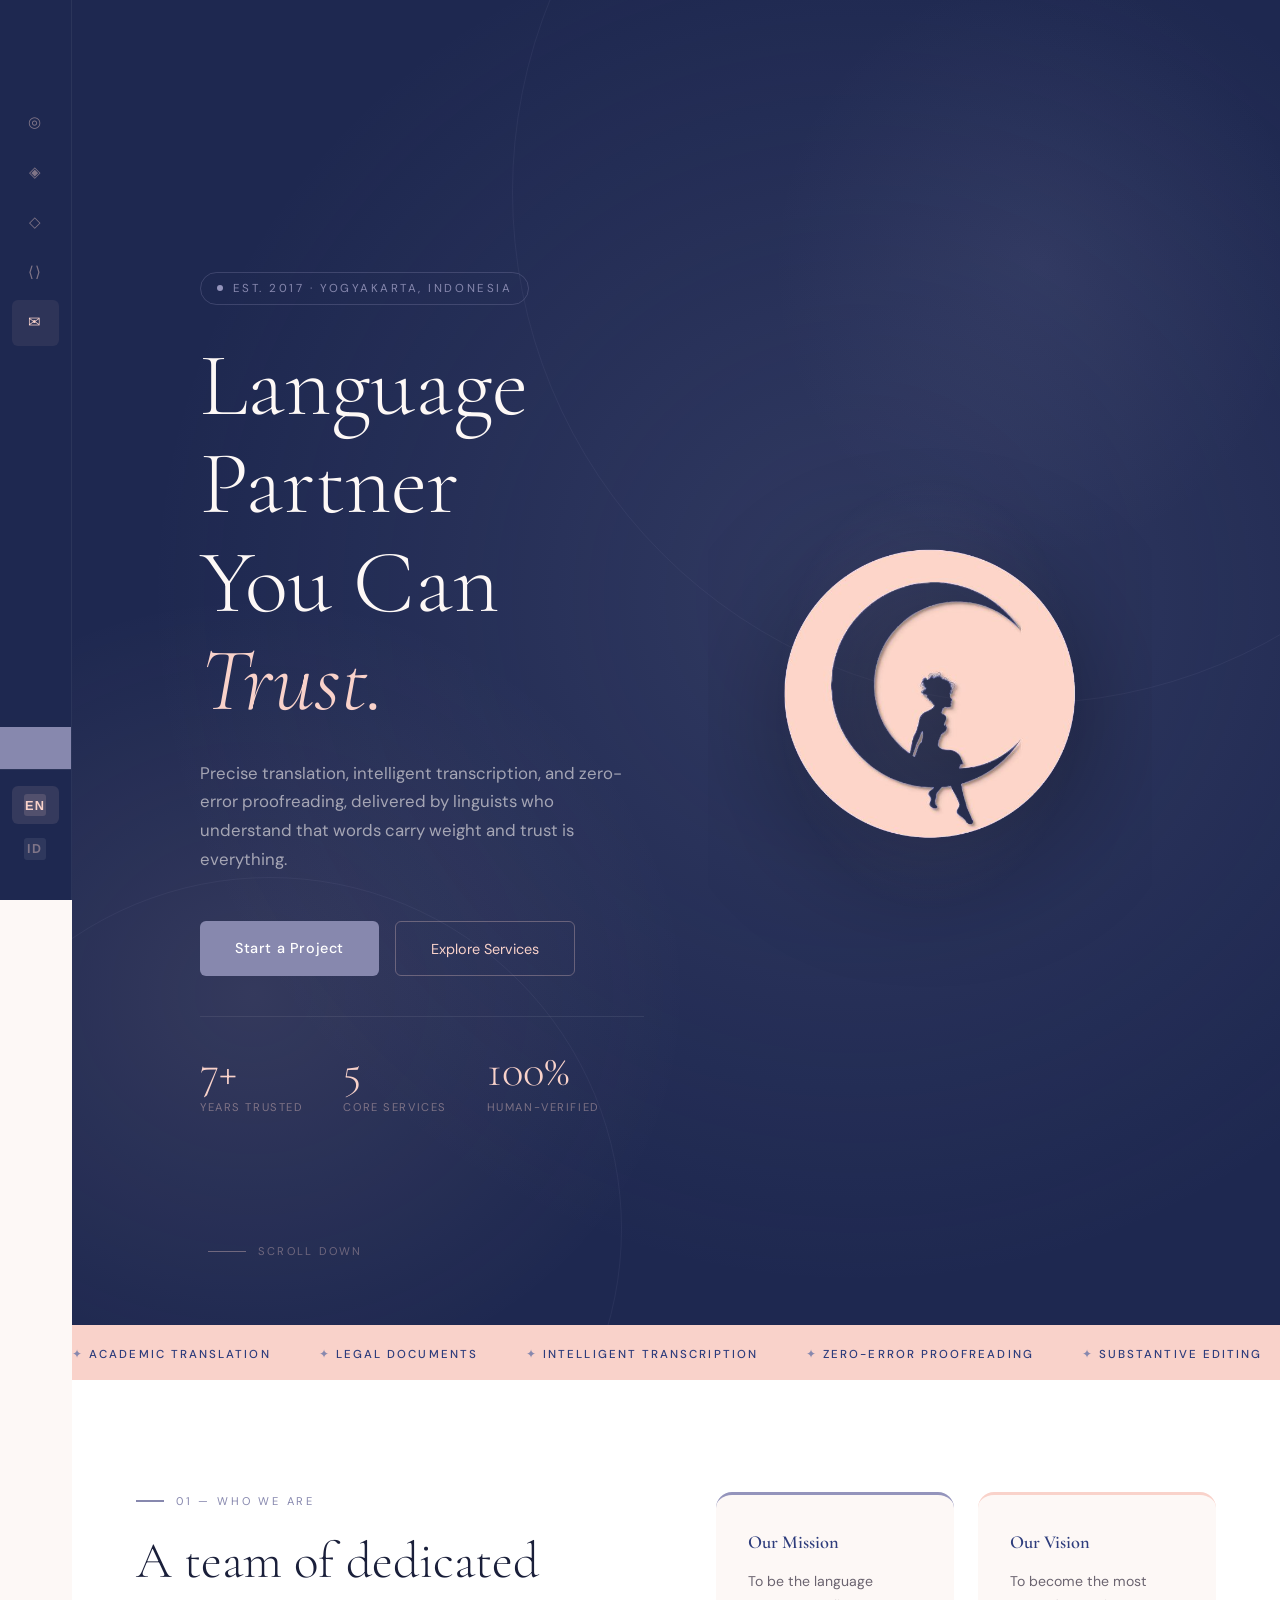
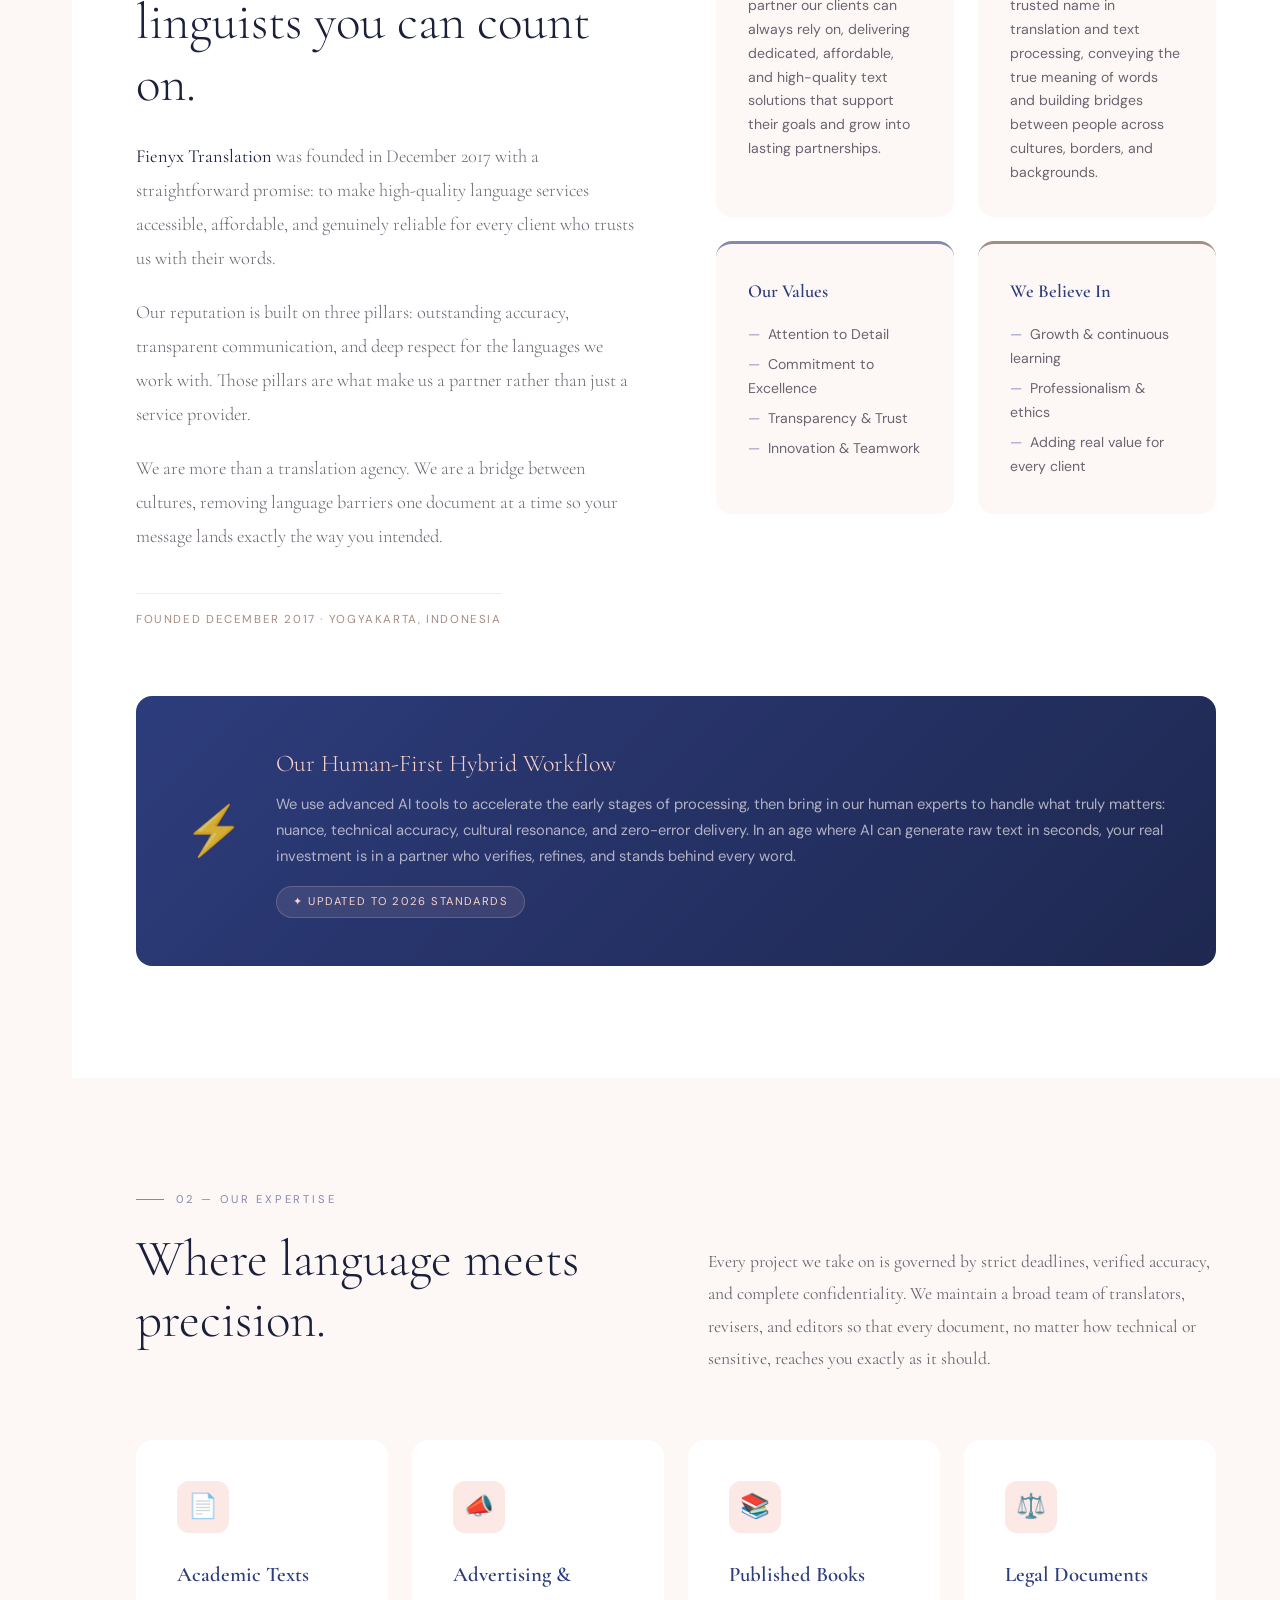
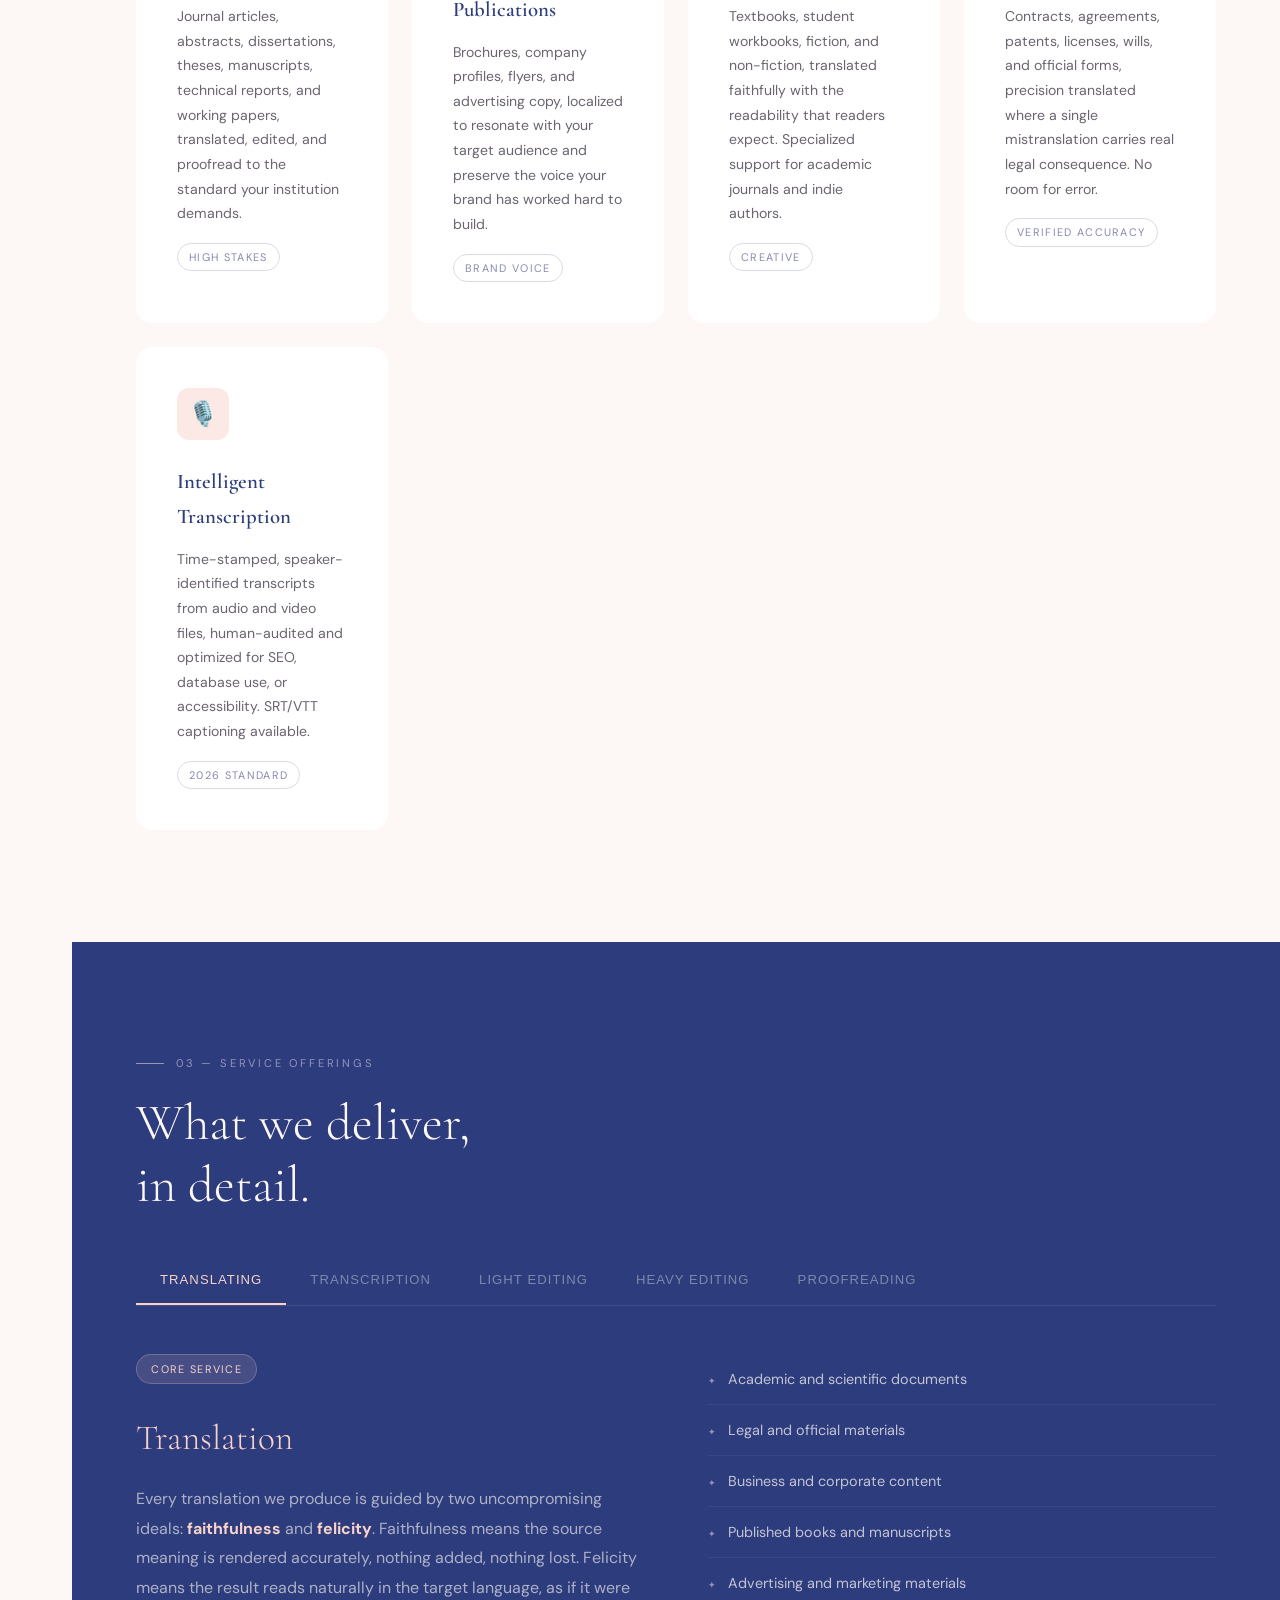
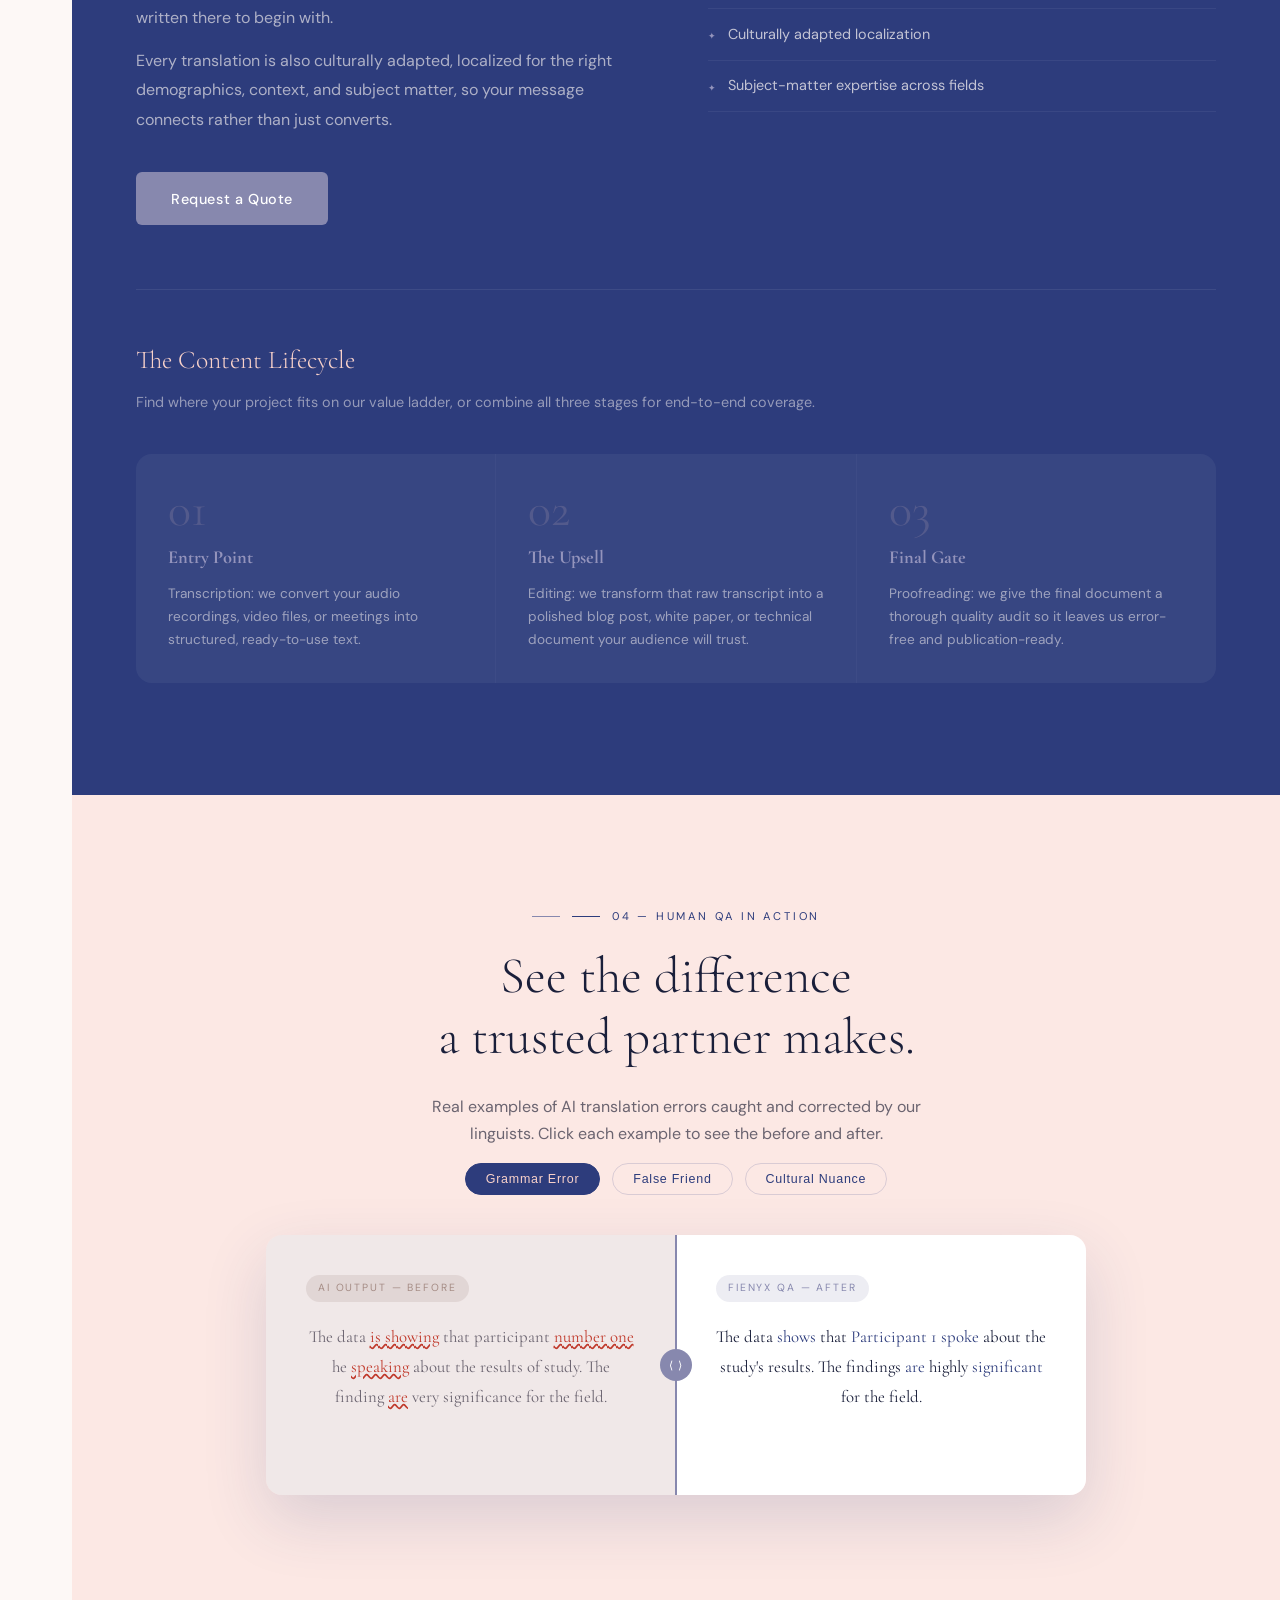
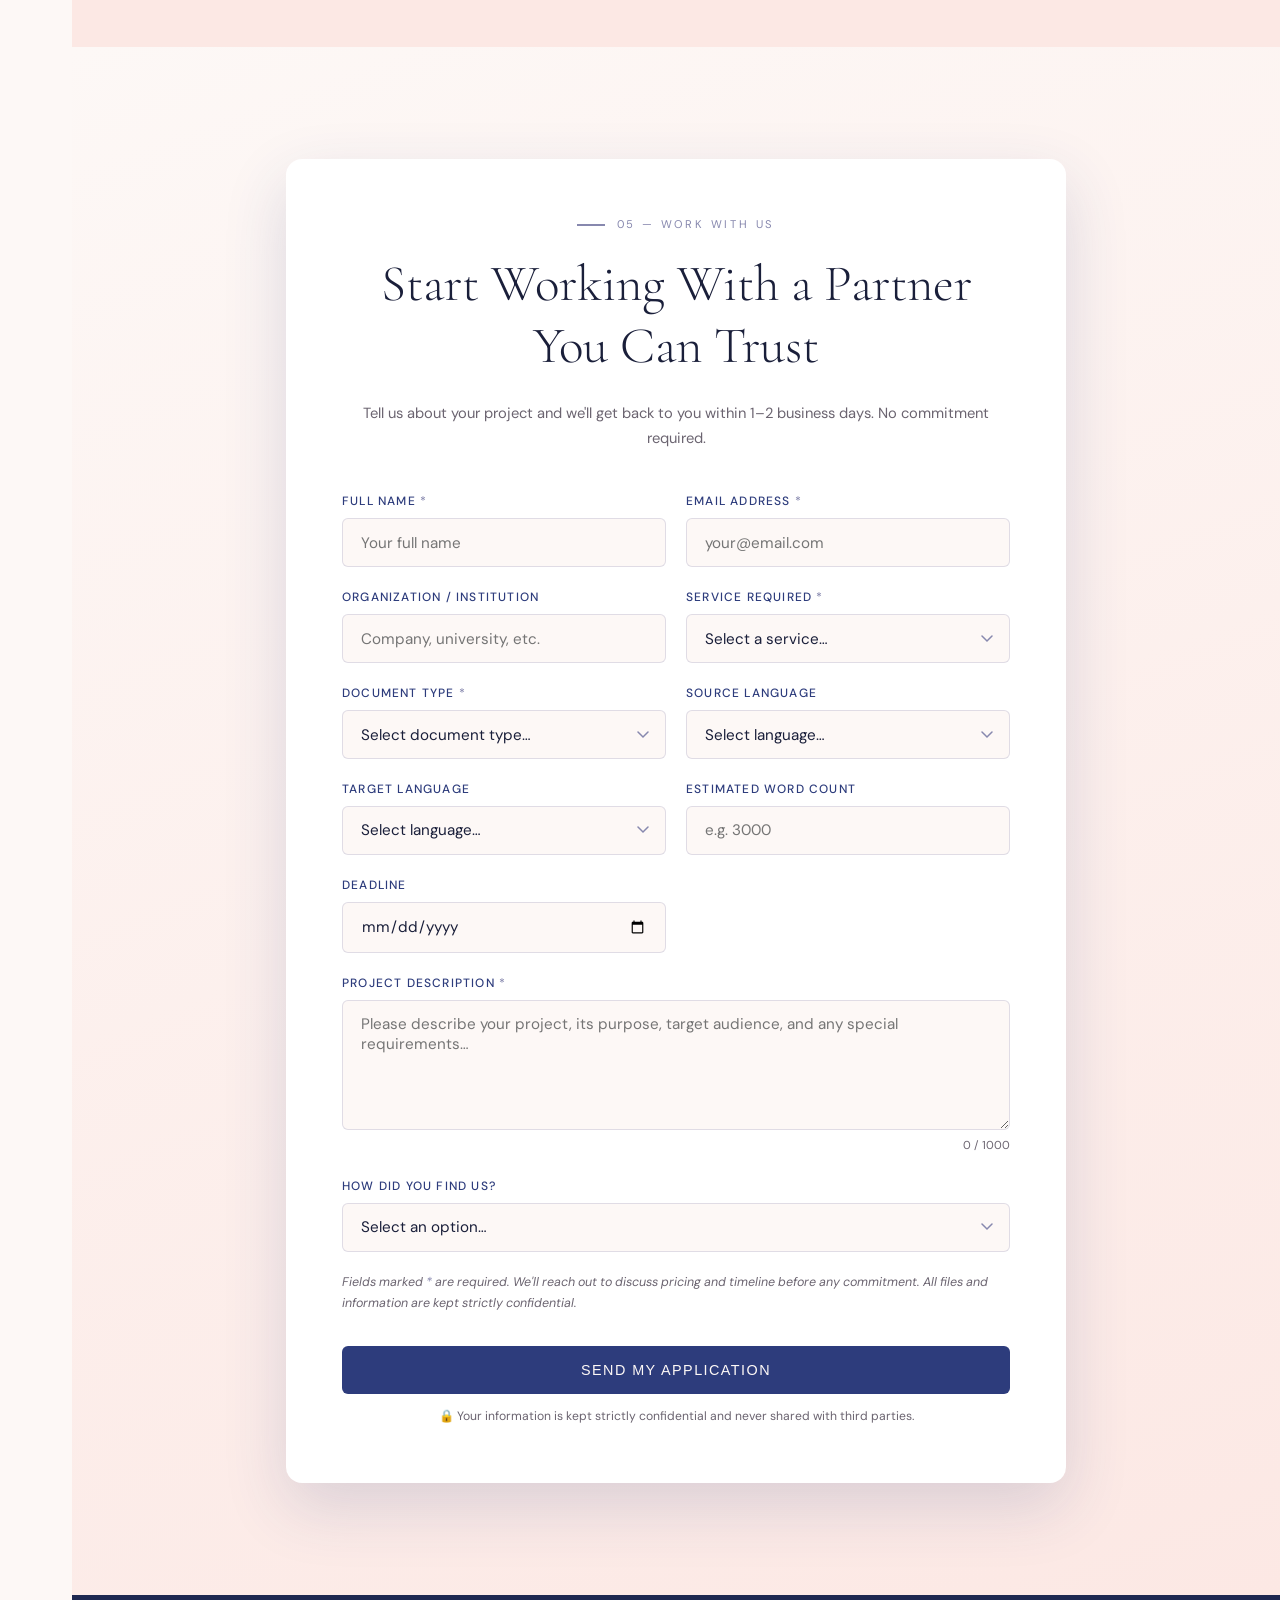
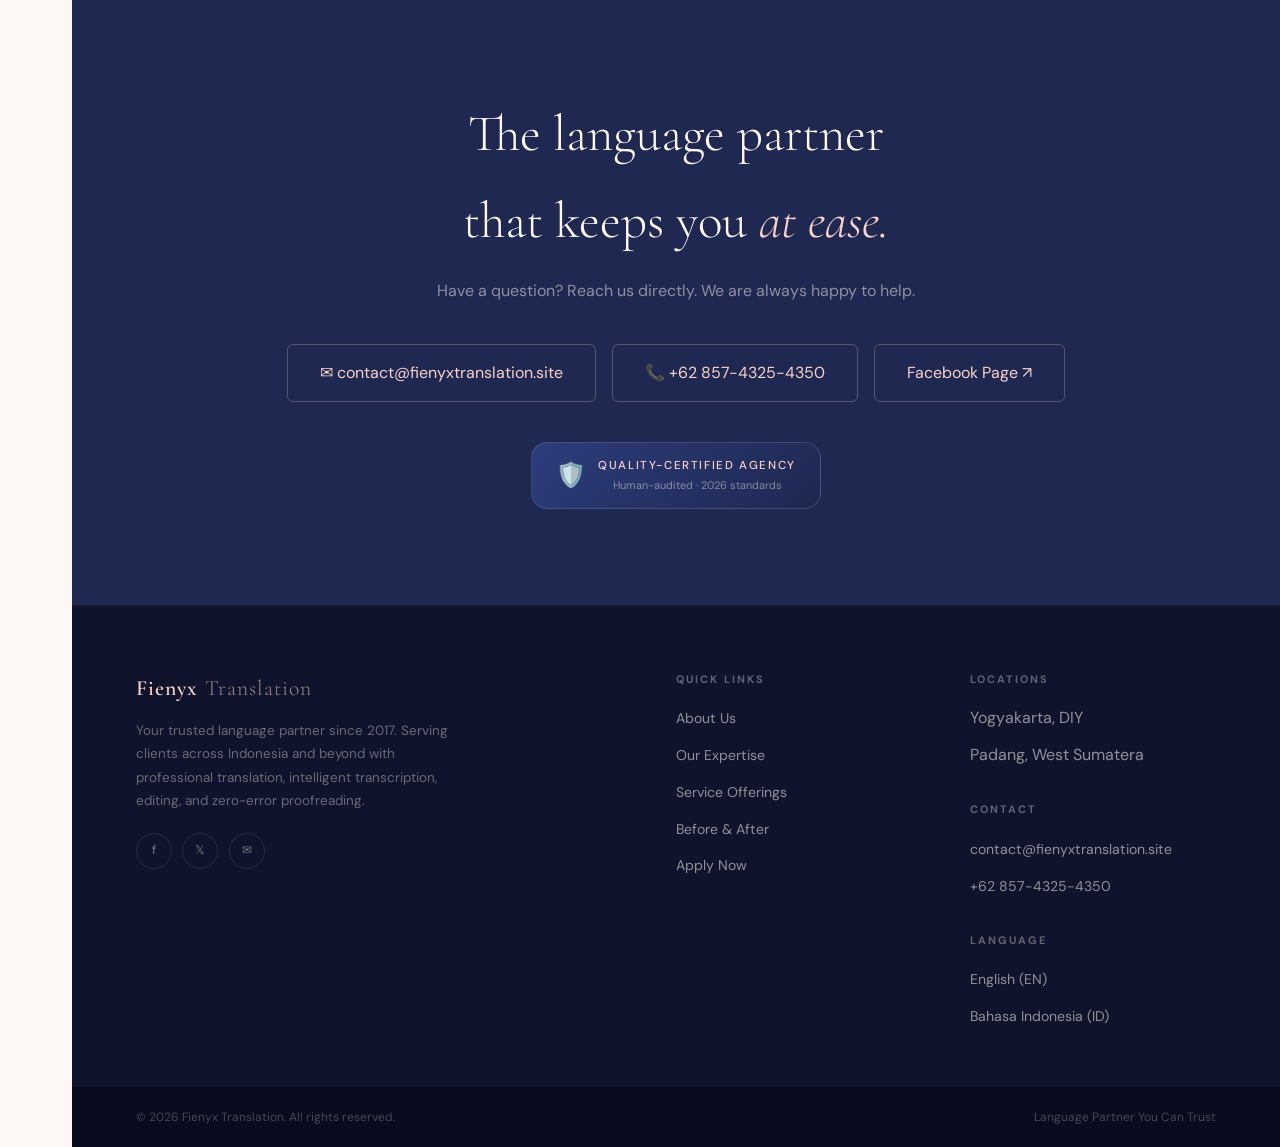
==== index.html @ a0f4c453 "Update index.html" ====
<!DOCTYPE html>
<html lang="en">
<head>
  <meta charset="UTF-8" />
  <meta name="viewport" content="width=device-width, initial-scale=1.0" />

  <!-- ===== PRIMARY SEO ===== -->
  <title>Fienyx Translation — Language Partner You Can Trust | Yogyakarta</title>
  <meta name="description" content="Fienyx Translation is your trusted language partner for professional translation (EN↔ID), intelligent transcription, zero-error proofreading, and substantive editing. Human-verified accuracy since 2017. Based in Yogyakarta, Indonesia." />
  <meta name="keywords" content="translation service Indonesia, penerjemahan, proofreading, transcription, English Indonesian translation, academic translation, legal translation, Yogyakarta" />
  <meta name="author" content="Fienyx Translation" />
  <meta name="robots" content="index, follow" />
  <link rel="canonical" href="https://fienyxtranslation.site/" />

  <!-- ===== HREFLANG ===== -->
  <link rel="alternate" hreflang="en" href="https://fienyxtranslation.site/" />
  <link rel="alternate" hreflang="id" href="https://fienyxtranslation.site/id.html" />
  <link rel="alternate" hreflang="x-default" href="https://fienyxtranslation.site/" />

  <!-- ===== OPEN GRAPH ===== -->
  <meta property="og:title" content="Fienyx Translation — Language Partner You Can Trust" />
  <meta property="og:description" content="Professional translation, intelligent transcription, and zero-error proofreading, crafted with precision and delivered with care. Your trusted language partner since 2017." />
  <meta property="og:type" content="website" />
  <meta property="og:url" content="https://fienyxtranslation.site/" />
  <meta property="og:locale" content="en_US" />
  <meta property="og:locale:alternate" content="id_ID" />
  <!-- Uncomment when og-image is available:
  <meta property="og:image" content="https://fienyxtranslation.site/images/og-image.jpg" />
  <meta property="og:image:width" content="1200" />
  <meta property="og:image:height" content="630" />
  <meta property="og:image:alt" content="Fienyx Translation — Language Partner You Can Trust" />
  -->

  <!-- ===== TWITTER CARD ===== -->
  <meta name="twitter:card" content="summary_large_image" />
  <meta name="twitter:site" content="@Fienyxtrans" />
  <meta name="twitter:title" content="Fienyx Translation — Language Partner You Can Trust" />
  <meta name="twitter:description" content="Professional translation, intelligent transcription, and zero-error proofreading. Your trusted language partner since 2017." />

  <!-- ===== FAVICON ===== -->
  <link rel="icon" type="image/x-icon" href="images/favicon.ico" />
  <link rel="icon" type="image/png" sizes="32x32" href="images/favicon-32x32.png" />
  <link rel="icon" type="image/png" sizes="16x16" href="images/favicon-16x16.png" />
  <link rel="apple-touch-icon" sizes="180x180" href="images/apple-touch-icon.png" />

  <!-- ===== FONTS ===== -->
  <link rel="preconnect" href="https://fonts.googleapis.com" />
  <link rel="preconnect" href="https://fonts.gstatic.com" crossorigin />
  <link href="https://fonts.googleapis.com/css2?family=Cormorant+Garamond:ital,wght@0,300;0,400;0,600;1,300;1,400&family=DM+Sans:ital,wght@0,300;0,400;0,500;1,300&family=Playfair+Display:wght@700&display=swap" rel="stylesheet" />

  <link rel="stylesheet" href="css/styles.css" />

  <!-- ===== SCHEMA.ORG STRUCTURED DATA ===== -->
  <script type="application/ld+json">
  {
    "@context": "https://schema.org",
    "@type": "LocalBusiness",
    "name": "Fienyx Translation",
    "description": "Professional translation, intelligent transcription, zero-error proofreading, and substantive editing services. Human-verified accuracy since 2017.",
    "url": "https://fienyxtranslation.site/",
    "email": "contact@fienyxtranslation.site",
    "foundingDate": "2017-12",
    "areaServed": ["Indonesia", "International"],
    "address": {
      "@type": "PostalAddress",
      "addressLocality": "Yogyakarta",
      "addressRegion": "DIY",
      "addressCountry": "ID"
    },
    "sameAs": [
      "https://web.facebook.com/Fienyx.translation",
      "https://twitter.com/Fienyxtrans"
    ],
    "serviceType": ["Translation", "Transcription", "Proofreading", "Editing"],
    "inLanguage": ["en", "id"]
  }
  </script>
</head>
<body>

<!-- SKIP TO CONTENT (accessibility) -->
<a href="#main-content" class="skip-link">Skip to main content</a>

<!-- PRELOADER -->
<div id="preloader" role="status" aria-label="Loading">
  <div class="loader-logo" aria-hidden="true">Fienyx</div>
  <div class="loader-bar" aria-hidden="true"><div class="loader-bar-fill"></div></div>
</div>

<!-- BACK TO TOP -->
<button id="back-top" aria-label="Back to top">↑</button>

<!-- SIDEBAR TOGGLE (mobile) -->
<button id="sidebarToggle" aria-label="Toggle navigation menu" aria-expanded="false" aria-controls="sidebar">
  <span></span><span></span><span></span>
</button>

<!-- SIDEBAR OVERLAY (mobile) -->
<div id="sidebarOverlay" aria-hidden="true"></div>

<!-- SIDEBAR NAV -->
<nav id="sidebar" role="navigation" aria-label="Main navigation">
  <!-- Logo -->
  <a href="#hero" class="sidebar-logo" aria-label="Fienyx Translation — Home">
    <div class="sidebar-logo-mark" aria-hidden="true">F</div>
    <div class="sidebar-logo-text">Fienyx <span>Trans.</span></div>
  </a>

  <!-- Nav links -->
  <div class="sidebar-nav" role="list">
    <a href="#about" class="sidebar-link" role="listitem" data-tooltip="About Us">
      <span class="sidebar-link-icon" aria-hidden="true">◎</span>
      <span class="sidebar-link-label">About</span>
    </a>
    <a href="#services" class="sidebar-link" role="listitem" data-tooltip="Our Expertise">
      <span class="sidebar-link-icon" aria-hidden="true">◈</span>
      <span class="sidebar-link-label">Expertise</span>
    </a>
    <a href="#offerings" class="sidebar-link" role="listitem" data-tooltip="Services">
      <span class="sidebar-link-icon" aria-hidden="true">◇</span>
      <span class="sidebar-link-label">Services</span>
    </a>
    <a href="#compare" class="sidebar-link" role="listitem" data-tooltip="Before & After">
      <span class="sidebar-link-icon" aria-hidden="true">⟨⟩</span>
      <span class="sidebar-link-label">Before &amp; After</span>
    </a>
    <a href="#contact" class="sidebar-link" role="listitem" data-tooltip="Contact">
      <span class="sidebar-link-icon" aria-hidden="true">✉</span>
      <span class="sidebar-link-label">Contact</span>
    </a>
  </div>

  <!-- CTA -->
  <a href="#apply" class="sidebar-cta" data-tooltip="Apply for a service">
    <span class="sidebar-link-icon" aria-hidden="true">✦</span>
    <span class="sidebar-cta-label">Apply Now</span>
  </a>

  <!-- Language switcher -->
  <div class="sidebar-lang" role="navigation" aria-label="Language selection">
    <button class="sidebar-lang-btn active" aria-current="true" aria-label="Current language: English">
      <span class="sidebar-lang-icon" aria-hidden="true">EN</span>
      <span class="sidebar-lang-label">English</span>
    </button>
    <a href="id.html" class="sidebar-lang-btn" aria-label="Switch to Bahasa Indonesia" hreflang="id">
      <span class="sidebar-lang-icon" aria-hidden="true">ID</span>
      <span class="sidebar-lang-label">Indonesia</span>
    </a>
  </div>
</nav>

<!-- MAIN CONTENT -->
<main id="main-content">

<!-- HERO -->
<section id="hero" aria-label="Hero">
  <div class="hero-bg" aria-hidden="true"></div>
  <div class="hero-mesh" aria-hidden="true"></div>
  <div class="hero-content">
    <div class="hero-text-col">
      <div class="hero-tag">Est. 2017 · Yogyakarta, Indonesia</div>
      <h1 class="hero-h1">
        Language Partner<br>You Can <em>Trust.</em>
      </h1>
      <p class="hero-sub">
        Precise translation, intelligent transcription, and zero-error proofreading, delivered by linguists who understand that words carry weight and trust is everything.
      </p>
      <div class="hero-actions">
        <a href="#apply" class="btn-primary">Start a Project</a>
        <a href="#offerings" class="btn-outline">Explore Services</a>
      </div>
      <div class="hero-stats-row">
        <div class="stat-item">
          <div class="stat-num">7+</div>
          <div class="stat-label">Years Trusted</div>
        </div>
        <div class="stat-item">
          <div class="stat-num">5</div>
          <div class="stat-label">Core Services</div>
        </div>
        <div class="stat-item">
          <div class="stat-num">100%</div>
          <div class="stat-label">Human-Verified</div>
        </div>
      </div>
    </div>

    <div class="hero-image-col">
      <img src="images/hero.png" alt="Fienyx Translation team at work" class="hero-img" width="500" height="625" />
    </div>
  </div>
  <a href="#about" class="hero-scroll" aria-label="Scroll down to About section">Scroll Down</a>
</section>

<!-- TRUST MARQUEE -->
<div class="trust-marquee" aria-hidden="true" role="presentation">
  <div class="marquee-track">
    <span>Academic Translation</span>
    <span>Legal Documents</span>
    <span>Intelligent Transcription</span>
    <span>Zero-Error Proofreading</span>
    <span>Substantive Editing</span>
    <span>Published Books</span>
    <span>Cultural Adaptation</span>
    <span>Human-Verified Accuracy</span>
    <span>Academic Translation</span>
    <span>Legal Documents</span>
    <span>Intelligent Transcription</span>
    <span>Zero-Error Proofreading</span>
    <span>Substantive Editing</span>
    <span>Published Books</span>
    <span>Cultural Adaptation</span>
    <span>Human-Verified Accuracy</span>
  </div>
</div>

<!-- ABOUT -->
<section id="about" aria-labelledby="about-heading">
  <div class="about-grid">
    <div class="about-intro reveal">
      <div class="section-label">01 — Who We Are</div>
      <h2 id="about-heading" class="section-title">A team of dedicated linguists you can count on.</h2>
      <p>
        <strong>Fienyx Translation</strong> was founded in December 2017 with a straightforward promise: to make high-quality language services accessible, affordable, and genuinely reliable for every client who trusts us with their words.
      </p>
      <p>
        Our reputation is built on three pillars: outstanding accuracy, transparent communication, and deep respect for the languages we work with. Those pillars are what make us a partner rather than just a service provider.
      </p>
      <p>
        We are more than a translation agency. We are a bridge between cultures, removing language barriers one document at a time so your message lands exactly the way you intended.
      </p>
      <span class="about-tag">Founded December 2017 · Yogyakarta, Indonesia</span>
    </div>
    <div class="about-values reveal" style="transition-delay:.15s">
      <div class="value-card">
        <h4>Our Mission</h4>
        <p>To be the language partner our clients can always rely on, delivering dedicated, affordable, and high-quality text solutions that support their goals and grow into lasting partnerships.</p>
      </div>
      <div class="value-card">
        <h4>Our Vision</h4>
        <p>To become the most trusted name in translation and text processing, conveying the true meaning of words and building bridges between people across cultures, borders, and backgrounds.</p>
      </div>
      <div class="value-card">
        <h4>Our Values</h4>
        <ul>
          <li>Attention to Detail</li>
          <li>Commitment to Excellence</li>
          <li>Transparency &amp; Trust</li>
          <li>Innovation &amp; Teamwork</li>
        </ul>
      </div>
      <div class="value-card">
        <h4>We Believe In</h4>
        <ul>
          <li>Growth &amp; continuous learning</li>
          <li>Professionalism &amp; ethics</li>
          <li>Adding real value for every client</li>
        </ul>
      </div>
    </div>
  </div>

  <div class="workflow-strip reveal">
    <div class="workflow-icon" aria-hidden="true">⚡</div>
    <div>
      <h3>Our Human-First Hybrid Workflow</h3>
      <p>We use advanced AI tools to accelerate the early stages of processing, then bring in our human experts to handle what truly matters: nuance, technical accuracy, cultural resonance, and zero-error delivery. In an age where AI can generate raw text in seconds, your real investment is in a partner who verifies, refines, and stands behind every word.</p>
      <div class="workflow-badge">✦ Updated to 2026 Standards</div>
    </div>
  </div>
</section>

<!-- SERVICES -->
<section id="services" aria-labelledby="services-heading">
  <div class="services-intro">
    <div class="reveal">
      <div class="section-label">02 — Our Expertise</div>
      <h2 id="services-heading" class="section-title">Where language meets precision.</h2>
    </div>
    <p class="services-lead reveal" style="transition-delay:.1s">
      Every project we take on is governed by strict deadlines, verified accuracy, and complete confidentiality. We maintain a broad team of translators, revisers, and editors so that every document, no matter how technical or sensitive, reaches you exactly as it should.
    </p>
  </div>
  <div class="services-grid">
    <div class="service-card reveal">
      <div class="service-icon" aria-hidden="true">📄</div>
      <h3>Academic Texts</h3>
      <p>Journal articles, abstracts, dissertations, theses, manuscripts, technical reports, and working papers, translated, edited, and proofread to the standard your institution demands.</p>
      <span class="service-tag">High Stakes</span>
    </div>
    <div class="service-card reveal" style="transition-delay:.08s">
      <div class="service-icon" aria-hidden="true">📣</div>
      <h3>Advertising &amp; Publications</h3>
      <p>Brochures, company profiles, flyers, and advertising copy, localized to resonate with your target audience and preserve the voice your brand has worked hard to build.</p>
      <span class="service-tag">Brand Voice</span>
    </div>
    <div class="service-card reveal" style="transition-delay:.16s">
      <div class="service-icon" aria-hidden="true">📚</div>
      <h3>Published Books</h3>
      <p>Textbooks, student workbooks, fiction, and non-fiction, translated faithfully with the readability that readers expect. Specialized support for academic journals and indie authors.</p>
      <span class="service-tag">Creative</span>
    </div>
    <div class="service-card reveal" style="transition-delay:.24s">
      <div class="service-icon" aria-hidden="true">⚖️</div>
      <h3>Legal Documents</h3>
      <p>Contracts, agreements, patents, licenses, wills, and official forms, precision translated where a single mistranslation carries real legal consequence. No room for error.</p>
      <span class="service-tag">Verified Accuracy</span>
    </div>
    <div class="service-card reveal" style="transition-delay:.32s">
      <div class="service-icon" aria-hidden="true">🎙️</div>
      <h3>Intelligent Transcription</h3>
      <p>Time-stamped, speaker-identified transcripts from audio and video files, human-audited and optimized for SEO, database use, or accessibility. SRT/VTT captioning available.</p>
      <span class="service-tag">2026 Standard</span>
    </div>
  </div>
</section>

<!-- OFFERINGS (TABS) -->
<section id="offerings" aria-labelledby="offerings-heading">
  <div class="reveal">
    <div class="section-label">03 — Service Offerings</div>
    <h2 id="offerings-heading" class="section-title">What we deliver,<br>in detail.</h2>
  </div>

  <div class="tabs-nav" style="margin-top:2.5rem" role="tablist" aria-label="Service types">
    <button class="tab-btn active" data-tab="translating" role="tab" aria-selected="true" aria-controls="tab-translating" id="btn-translating">Translating</button>
    <button class="tab-btn" data-tab="transcription" role="tab" aria-selected="false" aria-controls="tab-transcription" id="btn-transcription">Transcription</button>
    <button class="tab-btn" data-tab="light-editing" role="tab" aria-selected="false" aria-controls="tab-light-editing" id="btn-light-editing">Light Editing</button>
    <button class="tab-btn" data-tab="heavy-editing" role="tab" aria-selected="false" aria-controls="tab-heavy-editing" id="btn-heavy-editing">Heavy Editing</button>
    <button class="tab-btn" data-tab="proofreading" role="tab" aria-selected="false" aria-controls="tab-proofreading" id="btn-proofreading">Proofreading</button>
  </div>

  <div class="tab-content active" id="tab-translating" role="tabpanel" aria-labelledby="btn-translating">
    <div class="tab-info">
      <div class="tab-badge">Core Service</div>
      <h2>Translation</h2>
      <p>Every translation we produce is guided by two uncompromising ideals: <strong style="color:var(--blush)">faithfulness</strong> and <strong style="color:var(--blush)">felicity</strong>. Faithfulness means the source meaning is rendered accurately, nothing added, nothing lost. Felicity means the result reads naturally in the target language, as if it were written there to begin with.</p>
      <p>Every translation is also culturally adapted, localized for the right demographics, context, and subject matter, so your message connects rather than just converts.</p>
      <a href="#apply" class="btn-primary" style="display:inline-block;margin-top:1.5rem">Request a Quote</a>
    </div>
    <div>
      <ul class="tab-list">
        <li>Academic and scientific documents</li>
        <li>Legal and official materials</li>
        <li>Business and corporate content</li>
        <li>Published books and manuscripts</li>
        <li>Advertising and marketing materials</li>
        <li>Culturally adapted localization</li>
        <li>Subject-matter expertise across fields</li>
      </ul>
    </div>
  </div>

  <div class="tab-content" id="tab-transcription" role="tabpanel" aria-labelledby="btn-transcription">
    <div class="tab-info">
      <div class="tab-badge">2026 Standard</div>
      <h2>Intelligent Transcription</h2>
      <p>This is not simple dictation. It is <strong style="color:var(--blush)">Intelligent Data Capture</strong>. We deliver time-stamped, speaker-identified transcripts built for your specific use case: SEO optimization, database ingestion, or accessibility compliance.</p>
      <p>Where AI-generated transcripts hallucinate, our human-audited process guarantees verified accuracy. For legal depositions, medical records, or academic research, that difference is everything.</p>
      <a href="#apply" class="btn-primary" style="display:inline-block;margin-top:1.5rem">Request a Quote</a>
    </div>
    <div>
      <ul class="tab-list">
        <li>Time-stamped, speaker-identified transcripts</li>
        <li>Multi-format output: JSON, XML, plain text</li>
        <li>SRT/VTT subtitle and caption files</li>
        <li>Audio and video files (.mp4, .wav, .mp3, live links)</li>
        <li>SEO-optimized transcript formatting</li>
        <li>Legal and medical verified accuracy</li>
        <li>Human-audit for AI hallucination removal</li>
      </ul>
    </div>
  </div>

  <div class="tab-content" id="tab-light-editing" role="tabpanel" aria-labelledby="btn-light-editing">
    <div class="tab-info">
      <div class="tab-badge">Editing Service</div>
      <h2>Light Editing</h2>
      <p>A targeted pass through your text that catches surface-level errors and smooths rough edges, all while preserving your original voice and structure. Ideal for writing that is nearly there but needs a final push toward clarity and correctness.</p>
      <a href="#apply" class="btn-primary" style="display:inline-block;margin-top:1.5rem">Request a Quote</a>
    </div>
    <div>
      <ul class="tab-list">
        <li>Grammar, spelling, and punctuation</li>
        <li>Minor syntax errors</li>
        <li>Confusing or inconsistent word and phrase usage (with comments)</li>
        <li>Errors in common facts and general knowledge</li>
        <li>Words inappropriate for the subject or intended audience</li>
        <li>Guidance on quotation permissions and citations</li>
      </ul>
    </div>
  </div>

  <div class="tab-content" id="tab-heavy-editing" role="tabpanel" aria-labelledby="btn-heavy-editing">
    <div class="tab-info">
      <div class="tab-badge">Substantive Editing</div>
      <h2>Heavy Editing</h2>
      <p>A comprehensive structural and linguistic overhaul examining cohesion, coherence, parallelism, and overall clarity from the ground up. We strengthen logical flow, eliminate redundancy, and tailor your content for maximum cultural relevance to your target audience.</p>
      <p>We distinguish between <em>Technical Editing</em> (precision and clarity) and <em>Creative Editing</em> (tone and style), and apply whichever or both your project demands.</p>
      <a href="#apply" class="btn-primary" style="display:inline-block;margin-top:1.5rem">Request a Quote</a>
    </div>
    <div>
      <ul class="tab-list">
        <li>Grammar, spelling, capitalization, format, and punctuation</li>
        <li>Language that hinders effective communication</li>
        <li>Illogical flow, repetition, and contradictory content</li>
        <li>Titles, illustrations, tables, numbers, and references</li>
        <li>Cross-cultural optimization for target demographics</li>
        <li>Rhetoric and figurative language choices</li>
        <li>Pronouns and connectors for smooth, continuous reading</li>
      </ul>
    </div>
  </div>

  <div class="tab-content" id="tab-proofreading" role="tabpanel" aria-labelledby="btn-proofreading">
    <div class="tab-info">
      <div class="tab-badge">Linguistic QA</div>
      <h2>Zero-Error Proofreading</h2>
      <p>A multi-pass <strong style="color:var(--blush)">Linguistic Quality Assurance</strong> audit, far more than a spell-check. We verify grammar, formatting consistency, and brand-voice alignment to certify that your document is truly publication-ready.</p>
      <p>Think of it as the final safety net for high-stakes campaigns, academic submissions, and any publication where a single error can cost credibility.</p>
      <a href="#apply" class="btn-primary" style="display:inline-block;margin-top:1.5rem">Request a Quote</a>
    </div>
    <div>
      <ul class="tab-list">
        <li>Multi-pass zero-error audit</li>
        <li>Spelling errors and typos</li>
        <li>Capitalization and punctuation</li>
        <li>Formatting: font size, bold/italic, spacing, indentation</li>
        <li>Brand-voice alignment check</li>
        <li>Formatting consistency throughout the document</li>
        <li>Minor oversights from the writer or editor</li>
      </ul>
    </div>
  </div>

  <div class="value-ladder reveal">
    <h3>The Content Lifecycle</h3>
    <p>Find where your project fits on our value ladder, or combine all three stages for end-to-end coverage.</p>
    <div class="ladder-steps">
      <div class="ladder-step">
        <div class="step-num">01</div>
        <h4>Entry Point</h4>
        <p>Transcription: we convert your audio recordings, video files, or meetings into structured, ready-to-use text.</p>
      </div>
      <div class="ladder-step">
        <div class="step-num">02</div>
        <h4>The Upsell</h4>
        <p>Editing: we transform that raw transcript into a polished blog post, white paper, or technical document your audience will trust.</p>
      </div>
      <div class="ladder-step">
        <div class="step-num">03</div>
        <h4>Final Gate</h4>
        <p>Proofreading: we give the final document a thorough quality audit so it leaves us error-free and publication-ready.</p>
      </div>
    </div>
  </div>
</section>

<!-- BEFORE / AFTER COMPARE -->
<section id="compare" aria-labelledby="compare-heading">
  <div class="compare-wrapper reveal">
    <div class="section-label" style="justify-content:center;color:var(--navy)">
      <span style="background:var(--navy);width:28px;height:1.5px;display:block" aria-hidden="true"></span>
      04 — Human QA in Action
    </div>
    <h2 id="compare-heading" class="section-title" style="text-align:center">See the difference<br>a trusted partner makes.</h2>
    <p style="text-align:center;color:var(--muted);max-width:520px;margin:0 auto 1rem">
      Real examples of AI translation errors caught and corrected by our linguists. Click each example to see the before and after.
    </p>

    <div class="compare-examples" role="group" aria-label="Compare examples">
      <button class="compare-btn active" data-example="0" aria-pressed="true">Grammar Error</button>
      <button class="compare-btn" data-example="1" aria-pressed="false">False Friend</button>
      <button class="compare-btn" data-example="2" aria-pressed="false">Cultural Nuance</button>
    </div>

    <div class="compare-container">
      <div class="compare-panel" id="comparePanel">
        <div class="compare-before">
          <span class="compare-label">AI Output — Before</span>
          <div id="compareBeforeText"></div>
        </div>
        <div class="compare-after">
          <span class="compare-label">Fienyx QA — After</span>
          <div id="compareAfterText"></div>
        </div>
      </div>
      <div class="compare-divider" aria-hidden="true"></div>
    </div>
  </div>
</section>

<!-- APPLY FORM -->
<section id="apply" aria-labelledby="apply-heading">
  <div class="form-container reveal">
    <div class="section-label">05 — Work With Us</div>
    <h2 id="apply-heading" class="section-title">Start Working With a Partner You Can Trust</h2>
    <p class="form-subtitle">Tell us about your project and we'll get back to you within 1–2 business days. No commitment required.</p>

    <div id="formSuccess" class="form-success" role="status" aria-live="polite" style="display:none">
      <div class="checkmark" aria-hidden="true">✓</div>
      <h3>Application Received!</h3>
      <p>Thank you for reaching out. We'll review your project and be in touch within 1–2 business days.</p>
    </div>

    <div id="formMain">
      <form id="applicationForm" action="https://api.web3forms.com/submit" method="POST">
        <input type="hidden" name="access_key" value="4a430dfa-dbe2-4096-af6a-b5cf98ba1c91" />
        <input type="hidden" name="subject" value="New Project Application — Fienyx Translation" />
        <input type="hidden" name="redirect" value="false" />

        <div class="form-grid" role="group">
          <div class="form-group">
            <label for="fname">Full Name <span aria-hidden="true">*</span><span class="sr-only">(required)</span></label>
            <input type="text" id="fname" name="name" placeholder="Your full name" required autocomplete="name" />
          </div>
          <div class="form-group">
            <label for="femail">Email Address <span aria-hidden="true">*</span><span class="sr-only">(required)</span></label>
            <input type="email" id="femail" name="email" placeholder="your@email.com" required autocomplete="email" />
          </div>
          <div class="form-group">
            <label for="forg">Organization / Institution</label>
            <input type="text" id="forg" name="organization" placeholder="Company, university, etc." autocomplete="organization" />
          </div>
          <div class="form-group">
            <label for="fservice">Service Required <span aria-hidden="true">*</span><span class="sr-only">(required)</span></label>
            <select id="fservice" name="service" required>
              <option value="" disabled selected>Select a service…</option>
              <option value="translation">Translation</option>
              <option value="transcription">Intelligent Transcription</option>
              <option value="light-editing">Light Editing</option>
              <option value="heavy-editing">Heavy Editing</option>
              <option value="proofreading">Zero-Error Proofreading</option>
              <option value="lifecycle">Content Lifecycle Package (All Three)</option>
              <option value="multiple">Multiple Services</option>
            </select>
          </div>
          <div class="form-group">
            <label for="fdoctype">Document Type <span aria-hidden="true">*</span><span class="sr-only">(required)</span></label>
            <select id="fdoctype" name="doctype" required>
              <option value="" disabled selected>Select document type…</option>
              <option value="academic">Academic Text (thesis, article, abstract)</option>
              <option value="advertising">Advertising / Publication</option>
              <option value="book">Book or Manuscript</option>
              <option value="legal">Legal Document</option>
              <option value="audio-video">Audio / Video (for transcription)</option>
              <option value="other">Other</option>
            </select>
          </div>
          <div class="form-group">
            <label for="fsource">Source Language</label>
            <select id="fsource" name="source_language">
              <option value="" disabled selected>Select language…</option>
              <option value="en">English</option>
              <option value="id">Bahasa Indonesia</option>
              <option value="ar">Arabic</option>
              <option value="fr">French</option>
              <option value="other">Other</option>
            </select>
          </div>
          <div class="form-group">
            <label for="ftarget">Target Language</label>
            <select id="ftarget" name="target_language">
              <option value="" disabled selected>Select language…</option>
              <option value="en">English</option>
              <option value="id">Bahasa Indonesia</option>
              <option value="ar">Arabic</option>
              <option value="fr">French</option>
              <option value="other">Other</option>
            </select>
          </div>
          <div class="form-group">
            <label for="fwords">Estimated Word Count</label>
            <input type="number" id="fwords" name="word_count" placeholder="e.g. 3000" min="1" max="9999999" />
          </div>
          <div class="form-group">
            <label for="fdeadline">Deadline</label>
            <input type="date" id="fdeadline" name="deadline" />
          </div>
          <div class="form-group full">
            <label for="fdesc">Project Description <span aria-hidden="true">*</span><span class="sr-only">(required)</span></label>
            <textarea id="fdesc" name="description" placeholder="Please describe your project, its purpose, target audience, and any special requirements…" maxlength="1000" required></textarea>
            <div class="char-count"><span id="charCount">0</span> / 1000</div>
          </div>
          <div class="form-group full">
            <label for="fhear">How did you find us?</label>
            <select id="fhear" name="referral">
              <option value="" disabled selected>Select an option…</option>
              <option value="facebook">Facebook</option>
              <option value="twitter">Twitter / X</option>
              <option value="instagram">Instagram</option>
              <option value="referral">Referral from a friend</option>
              <option value="search">Search engine</option>
              <option value="other">Other</option>
            </select>
          </div>
          <div class="form-group full">
            <p class="form-note">Fields marked <span style="color:var(--periwinkle)" aria-hidden="true">*</span> are required. We'll reach out to discuss pricing and timeline before any commitment. All files and information are kept strictly confidential.</p>
          </div>
        </div>

        <div class="form-submit">
          <button class="btn-submit" id="submitBtn" type="submit" aria-describedby="form-privacy-note">Send My Application</button>
          <p class="form-privacy" id="form-privacy-note">🔒 Your information is kept strictly confidential and never shared with third parties.</p>
        </div>
      </form>
    </div>
  </div>
</section>

<!-- CONTACT -->
<section id="contact" aria-labelledby="contact-heading">
  <h2 id="contact-heading">The language partner<br>that keeps you <em>at ease.</em></h2>
  <p>Have a question? Reach us directly. We are always happy to help.</p>
  <div class="contact-actions">
    <a href="mailto:contact@fienyxtranslation.site" class="contact-link" aria-label="Send us an email">
      ✉ contact@fienyxtranslation.site
    </a>
    <a href="tel:+6285743254350" class="contact-link" aria-label="Call us">
      📞 +62 857-4325-4350
    </a>
    <a href="https://web.facebook.com/Fienyx.translation" target="_blank" rel="noopener noreferrer" class="contact-link" aria-label="Visit our Facebook page (opens in new tab)">
      Facebook Page ↗
    </a>
  </div>

  <div class="cert-badge" style="margin:2.5rem auto 0;display:inline-flex">
    <div class="cert-badge-icon" aria-hidden="true">🛡️</div>
    <div class="cert-badge-text">
      <span class="cert-badge-title">Quality-Certified Agency</span>
      <span class="cert-badge-sub">Human-audited · 2026 standards</span>
    </div>
  </div>
</section>

</main><!-- /main-content -->

<!-- FOOTER -->
<footer aria-label="Site footer">
  <div class="footer-brand">
    <a href="#hero" class="nav-logo" aria-label="Fienyx Translation — back to top">Fienyx <span>Translation</span></a>
    <p>Your trusted language partner since 2017. Serving clients across Indonesia and beyond with professional translation, intelligent transcription, editing, and zero-error proofreading.</p>
    <div class="footer-social">
      <a href="https://web.facebook.com/Fienyx.translation" target="_blank" rel="noopener noreferrer" class="social-icon" aria-label="Facebook (opens in new tab)">f</a>
      <a href="https://twitter.com/Fienyxtrans" target="_blank" rel="noopener noreferrer" class="social-icon" aria-label="Twitter (opens in new tab)">𝕏</a>
      <a href="mailto:contact@fienyxtranslation.site" class="social-icon" aria-label="Email us">✉</a>
    </div>
  </div>
  <div>
    <h5>Quick Links</h5>
    <ul>
      <li><a href="#about">About Us</a></li>
      <li><a href="#services">Our Expertise</a></li>
      <li><a href="#offerings">Service Offerings</a></li>
      <li><a href="#compare">Before &amp; After</a></li>
      <li><a href="#apply">Apply Now</a></li>
    </ul>
  </div>
  <div>
    <h5>Locations</h5>
    <ul>
      <li><span style="color:rgba(253,248,246,0.55)">Yogyakarta, DIY</span></li>
      <li><span style="color:rgba(253,248,246,0.55)">Padang, West Sumatera</span></li>
    </ul>
    <div class="mt-2">
      <h5>Contact</h5>
      <ul>
        <li><a href="mailto:contact@fienyxtranslation.site">contact@fienyxtranslation.site</a></li>
        <li><a href="tel:+6285743254350">+62 857-4325-4350</a></li>
      </ul>
    </div>
    <div class="mt-2">
      <h5>Language</h5>
      <ul>
        <li><a href="index.html" aria-current="page">English (EN)</a></li>
        <li><a href="id.html" hreflang="id">Bahasa Indonesia (ID)</a></li>
      </ul>
    </div>
  </div>
</footer>
<div class="footer-bottom">
  <span>© 2026 Fienyx Translation. All rights reserved.</span>
  <span>Language Partner You Can Trust</span>
</div>

<script>
/* ============================================================
   FIENYX TRANSLATION — MAIN SCRIPTS v3
   ============================================================ */

// ---- PRELOADER ----
window.addEventListener('load', () => {
  setTimeout(() => {
    document.getElementById('preloader').classList.add('hidden');
  }, 1000);
});

// ---- SIDEBAR ----
const sidebar       = document.getElementById('sidebar');
const sidebarToggle = document.getElementById('sidebarToggle');
const sidebarOverlay = document.getElementById('sidebarOverlay');

function openSidebar() {
  sidebar.classList.add('mobile-open');
  sidebarOverlay.classList.add('open');
  sidebarOverlay.removeAttribute('aria-hidden');
  sidebarToggle.classList.add('open');
  sidebarToggle.setAttribute('aria-expanded', 'true');
  document.body.style.overflow = 'hidden';
}
function closeSidebar() {
  sidebar.classList.remove('mobile-open');
  sidebarOverlay.classList.remove('open');
  sidebarOverlay.setAttribute('aria-hidden', 'true');
  sidebarToggle.classList.remove('open');
  sidebarToggle.setAttribute('aria-expanded', 'false');
  document.body.style.overflow = '';
}

sidebarToggle.addEventListener('click', () => {
  sidebar.classList.contains('mobile-open') ? closeSidebar() : openSidebar();
});
sidebarOverlay.addEventListener('click', closeSidebar);
sidebar.querySelectorAll('a, button.sidebar-link').forEach(el => {
  el.addEventListener('click', () => {
    if (window.innerWidth <= 768) closeSidebar();
  });
});
document.addEventListener('keydown', e => {
  if (e.key === 'Escape' && sidebar.classList.contains('mobile-open')) closeSidebar();
});

// ---- ACTIVE NAV ON SCROLL ----
const sections = document.querySelectorAll('section[id]');
const sidebarLinks = document.querySelectorAll('.sidebar-link');
const sectionObserver = new IntersectionObserver((entries) => {
  entries.forEach(entry => {
    if (entry.isIntersecting) {
      const id = entry.target.getAttribute('id');
      sidebarLinks.forEach(link => {
        link.classList.toggle('active', link.getAttribute('href') === '#' + id);
      });
    }
  });
}, { threshold: 0.3, rootMargin: '-10% 0px -60% 0px' });
sections.forEach(s => sectionObserver.observe(s));

// ---- BACK TO TOP ----
window.addEventListener('scroll', () => {
  document.getElementById('back-top').classList.toggle('visible', window.scrollY > 400);
}, { passive: true });
document.getElementById('back-top').addEventListener('click', () => {
  window.scrollTo({ top: 0, behavior: 'smooth' });
});

// ---- REVEAL ON SCROLL ----
const revealObserver = new IntersectionObserver((entries) => {
  entries.forEach(e => {
    if (e.isIntersecting) {
      e.target.classList.add('visible');
      revealObserver.unobserve(e.target);
    }
  });
}, { threshold: 0.1 });
document.querySelectorAll('.reveal').forEach(el => revealObserver.observe(el));

// ---- TABS ----
document.querySelectorAll('.tab-btn').forEach(btn => {
  btn.addEventListener('click', () => {
    document.querySelectorAll('.tab-btn').forEach(b => {
      b.classList.remove('active');
      b.setAttribute('aria-selected', 'false');
    });
    document.querySelectorAll('.tab-content').forEach(c => c.classList.remove('active'));
    btn.classList.add('active');
    btn.setAttribute('aria-selected', 'true');
    const panel = document.getElementById('tab-' + btn.dataset.tab);
    if (panel) panel.classList.add('active');
  });
});

// ---- BEFORE/AFTER COMPARE ----
const compareExamples = [
  {
    before: `The data <span class="error-text">is showing</span> that participant <span class="error-text">number one</span> he <span class="error-text">speaking</span> about the results of study. The finding <span class="error-text">are</span> very significance for the field.`,
    after:  `The data <span class="corrected-text">shows</span> that <span class="corrected-text">Participant 1</span> <span class="corrected-text">spoke</span> about the study's results. The findings <span class="corrected-text">are</span> highly <span class="corrected-text">significant</span> for the field.`
  },
  {
    before: `The translation agency will <span class="error-text">actually</span> conduct the project. The client was very <span class="error-text">sensible</span> about the deadline and the team felt very <span class="error-text">sympathetic</span> about his concerns.`,
    after:  `The translation agency will <span class="corrected-text">formally</span> conduct the project. The client was very <span class="corrected-text">sensitive</span> about the deadline and the team felt very <span class="corrected-text">empathetic</span> about his concerns.`
  },
  {
    before: `<span class="error-text">As we say in our country</span>, punctuality is important. The meeting will begin <span class="error-text">rubber time</span> style — we will start <span class="error-text">when everyone is gathered</span>.`,
    after:  `<span class="corrected-text">Punctuality is a core professional value here.</span> The meeting will begin at the <span class="corrected-text">scheduled time,</span> and participants are encouraged to arrive a few minutes early.`
  }
];

function renderCompare(idx) {
  const before = document.getElementById('compareBeforeText');
  const after  = document.getElementById('compareAfterText');
  if (before) before.innerHTML = compareExamples[idx].before;
  if (after)  after.innerHTML  = compareExamples[idx].after;
}
document.querySelectorAll('.compare-btn').forEach(btn => {
  btn.addEventListener('click', () => {
    document.querySelectorAll('.compare-btn').forEach(b => {
      b.classList.remove('active');
      b.setAttribute('aria-pressed', 'false');
    });
    btn.classList.add('active');
    btn.setAttribute('aria-pressed', 'true');
    renderCompare(parseInt(btn.dataset.example));
  });
});
renderCompare(0);

// ---- CHAR COUNT ----
const descField = document.getElementById('fdesc');
const charCounter = document.getElementById('charCount');
if (descField) {
  descField.addEventListener('input', () => {
    const len = descField.value.length;
    charCounter.textContent = len;
    charCounter.style.color = len > 900 ? '#c0392b' : '';
  });
}

// ---- SET MIN DATE ----
const deadlineInput = document.getElementById('fdeadline');
if (deadlineInput) {
  deadlineInput.min = new Date().toISOString().split('T')[0];
}

// ---- WEB3FORMS SUBMIT ----
const form = document.getElementById('applicationForm');
const submitBtn = document.getElementById('submitBtn');

if (form) {
  form.addEventListener('submit', async function(e) {
    e.preventDefault();

    // Client-side validation
    const requiredIds = ['fname', 'femail', 'fservice', 'fdoctype', 'fdesc'];
    let valid = true;

    requiredIds.forEach(id => {
      const el = document.getElementById(id);
      if (!el || el.value.trim() === '') {
        el && el.classList.add('error');
        el && el.addEventListener('input', () => el.classList.remove('error'), { once: true });
        el && el.addEventListener('change', () => el.classList.remove('error'), { once: true });
        valid = false;
      }
    });

    const emailEl = document.getElementById('femail');
    if (emailEl && !/^[^\s@]+@[^\s@]+\.[^\s@]+$/.test(emailEl.value.trim())) {
      emailEl.classList.add('error');
      emailEl.addEventListener('input', () => emailEl.classList.remove('error'), { once: true });
      valid = false;
    }

    if (!valid) {
      const firstError = form.querySelector('input.error, select.error, textarea.error');
      if (firstError) firstError.focus();
      submitBtn.textContent = 'Please fill in required fields';
      submitBtn.style.background = '#c0392b';
      setTimeout(() => {
        submitBtn.textContent = 'Send My Application';
        submitBtn.style.background = '';
      }, 2500);
      return;
    }

    // Submit to Web3Forms
    submitBtn.textContent = 'Sending…';
    submitBtn.disabled = true;

    try {
      const formData = new FormData(form);
      const response = await fetch('https://api.web3forms.com/submit', {
        method: 'POST',
        body: formData
      });
      const data = await response.json();

      if (data.success) {
        document.getElementById('formMain').style.display = 'none';
        const success = document.getElementById('formSuccess');
        success.style.display = 'block';
        success.scrollIntoView({ behavior: 'smooth', block: 'center' });
      } else {
        throw new Error(data.message || 'Submission failed');
      }
    } catch (err) {
      submitBtn.textContent = 'Something went wrong. Please try again.';
      submitBtn.style.background = '#c0392b';
      submitBtn.disabled = false;
      setTimeout(() => {
        submitBtn.textContent = 'Send My Application';
        submitBtn.style.background = '';
      }, 3000);
    }
  });
}

// ---- SMOOTH SCROLL ----
document.querySelectorAll('a[href^="#"]').forEach(a => {
  a.addEventListener('click', e => {
    const href = a.getAttribute('href');
    if (href === '#') return;
    const target = document.querySelector(href);
    if (target) {
      e.preventDefault();
      target.scrollIntoView({ behavior: 'smooth', block: 'start' });
    }
  });
});
</script>
</body>
</html>
---- css/styles.css ----
/* ============================================
   FIENYX TRANSLATION — STYLESHEET v2 2026
   Sidebar Nav · Fixed Lang Switch · Mobile-First
   Colors: #f9d2ca #2d3c7c #a58c85 #8788ae #9494bc
   ============================================ */

/* ===== CSS VARIABLES ===== */
:root {
  --blush:       #f9d2ca;
  --navy:        #2d3c7c;
  --mauve:       #a58c85;
  --periwinkle:  #8788ae;
  --lavender:    #9494bc;
  --ink:         #1a1f3a;
  --cream:       #fdf8f6;
  --white:       #ffffff;
  --dark-navy:   #1e2850;
  --light-blush: #fce8e4;
  --muted:       #6b6470;
  --radius:      6px;
  --radius-lg:   16px;
  --serif:       'Cormorant Garamond', Georgia, serif;
  --display:     'Playfair Display', serif;
  --sans:        'DM Sans', sans-serif;
  --transition:  0.35s cubic-bezier(.4,0,.2,1);
  --shadow-sm:   0 2px 12px rgba(45,60,124,0.08);
  --shadow-md:   0 8px 32px rgba(45,60,124,0.12);
  --shadow-lg:   0 24px 64px rgba(45,60,124,0.16);

  /* Sidebar width */
  --sidebar-w: 72px;
  --sidebar-expanded: 240px;
}

/* ===== RESET ===== */
*, *::before, *::after { box-sizing: border-box; margin: 0; padding: 0; }
html { scroll-behavior: smooth; font-size: 16px; }
body {
  font-family: var(--sans);
  background: var(--cream);
  color: var(--ink);
  line-height: 1.7;
  overflow-x: hidden;
  /* Offset for sidebar */
  padding-left: var(--sidebar-w);
}
img { display: block; max-width: 100%; }
a { color: inherit; text-decoration: none; }
ul { list-style: none; }

/* ===== UTILITY ===== */
.text-navy { color: var(--navy); }
.text-blush { color: var(--blush); }
.text-mauve { color: var(--mauve); }
.text-periwinkle { color: var(--periwinkle); }
.mt-1 { margin-top: 1rem; }
.mt-2 { margin-top: 2rem; }

/* ===== REVEAL ANIMATION ===== */
.reveal {
  opacity: 0;
  transform: translateY(28px);
  transition: opacity 0.75s ease, transform 0.75s ease;
}
.reveal.visible { opacity: 1; transform: translateY(0); }

/* ===== SECTION SHARED ===== */
section { padding: 7rem 5vw; }
.section-label {
  display: flex; align-items: center; gap: 0.75rem;
  font-family: var(--sans);
  font-size: 0.7rem;
  letter-spacing: 0.25em;
  text-transform: uppercase;
  color: var(--periwinkle);
  margin-bottom: 1.25rem;
}
.section-label::before {
  content: '';
  display: block;
  width: 28px; height: 1.5px;
  background: var(--periwinkle);
  flex-shrink: 0;
}
.section-title {
  font-family: var(--serif);
  font-size: clamp(2rem, 4vw, 3.2rem);
  font-weight: 300;
  line-height: 1.2;
  margin-bottom: 1.5rem;
  color: var(--ink);
}

/* ===== PRELOADER ===== */
#preloader {
  position: fixed; inset: 0;
  background: var(--dark-navy);
  display: flex; align-items: center; justify-content: center; flex-direction: column; gap: 1rem;
  z-index: 9999;
  transition: opacity 0.6s ease, visibility 0.6s ease;
}
#preloader.hidden { opacity: 0; visibility: hidden; pointer-events: none; }
.loader-logo {
  font-family: var(--serif);
  font-size: 2rem;
  color: var(--blush);
  letter-spacing: 0.3em;
  animation: pulse 1.4s ease-in-out infinite;
}
.loader-bar {
  width: 160px; height: 2px;
  background: rgba(249,210,202,0.15);
  border-radius: 2px;
  overflow: hidden;
}
.loader-bar-fill {
  height: 100%; width: 0%;
  background: linear-gradient(90deg, var(--blush), var(--lavender));
  animation: loadBar 1.2s ease forwards 0.3s;
}
@keyframes loadBar { from{width:0%} to{width:100%} }
@keyframes pulse { 0%,100%{opacity:.35} 50%{opacity:1} }

/* ===== SIDEBAR NAV ===== */
#sidebar {
  position: fixed;
  top: 0; left: 0; bottom: 0;
  width: var(--sidebar-w);
  background: var(--dark-navy);
  border-right: 1px solid rgba(255,255,255,0.06);
  z-index: 500;
  display: flex;
  flex-direction: column;
  align-items: center;
  padding: 1.5rem 0;
  transition: width var(--transition);
  overflow: hidden;
}
#sidebar:hover,
#sidebar.expanded {
  width: var(--sidebar-expanded);
  align-items: flex-start;
}
/* Sidebar logo */
.sidebar-logo {
  display: flex;
  align-items: center;
  gap: 0.75rem;
  padding: 0 1.25rem;
  margin-bottom: 2.5rem;
  white-space: nowrap;
  overflow: hidden;
  min-width: 0;
}
.sidebar-logo-mark {
  width: 36px;
  height: 36px;
  flex-shrink: 0;
  background: linear-gradient(135deg, var(--periwinkle), var(--lavender));
  border-radius: 10px;
  display: flex;
  align-items: center;
  justify-content: center;
  font-family: var(--serif);
  font-size: 1.1rem;
  font-weight: 600;
  color: var(--cream);
  letter-spacing: 0;
}
.sidebar-logo-text,
.sidebar-link-label,
.sidebar-cta-label,
.sidebar-lang-label {
  opacity: 0;
  transform: translateX(-8px);
  transition: opacity var(--transition), transform var(--transition);
  pointer-events: none;
}
#sidebar:hover .sidebar-logo-text,
#sidebar:hover .sidebar-link-label,
#sidebar:hover .sidebar-cta-label,
#sidebar:hover .sidebar-lang-label,
#sidebar.expanded .sidebar-logo-text,
#sidebar.expanded .sidebar-link-label,
#sidebar.expanded .sidebar-cta-label,
#sidebar.expanded .sidebar-lang-label,
#sidebar.mobile-open .sidebar-logo-text,
#sidebar.mobile-open .sidebar-link-label,
#sidebar.mobile-open .sidebar-cta-label,
#sidebar.mobile-open .sidebar-lang-label {
  opacity: 1;
  transform: translateX(0);
}

.sidebar-logo-text {
  font-family: var(--serif);
  font-size: 1.1rem;
  font-weight: 600;
  color: var(--blush);
  letter-spacing: 0.04em;
  white-space: nowrap;
}
.sidebar-logo-text span {
  color: rgba(249,210,202,0.5);
  font-weight: 300;
}
.sidebar-nav {
  display: flex;
  flex-direction: column;
  gap: 0.25rem;
  width: 100%;
  flex: 1;
  padding: 0 0.75rem;
}
.sidebar-link {
  display: flex;
  align-items: center;
  gap: 0.85rem;
  padding: 0.75rem 0.75rem;
  border-radius: var(--radius);
  color: rgba(249,210,202,0.45);
  font-size: 0.8rem;
  font-weight: 400;
  letter-spacing: 0.06em;
  text-transform: uppercase;
  white-space: nowrap;
  transition: color var(--transition), background var(--transition);
  cursor: pointer;
  border: none;
  background: transparent;
  text-decoration: none;
  width: 100%;
}
.sidebar-link:hover,
.sidebar-link.active {
  color: var(--blush);
  background: rgba(249,210,202,0.07);
}
.sidebar-link-icon {
  width: 22px;
  height: 22px;
  flex-shrink: 0;
  display: flex;
  align-items: center;
  justify-content: center;
  font-size: 0.95rem;
}
.sidebar-link-label {
  /* reveal handled by shared rule above */
}

/* Sidebar CTA */
.sidebar-cta {
  margin: 0 0.75rem;
  padding: 0.65rem 0.75rem;
  border-radius: var(--radius);
  background: var(--periwinkle);
  color: var(--white);
  font-size: 0.78rem;
  font-weight: 500;
  letter-spacing: 0.06em;
  text-transform: uppercase;
  white-space: nowrap;
  display: flex;
  align-items: center;
  gap: 0.85rem;
  transition: background var(--transition);
  text-decoration: none;
  overflow: hidden;
}
.sidebar-cta:hover { background: var(--navy); }
.sidebar-cta-label {
  /* reveal handled by shared rule above */
}

/* Sidebar language switcher — bottom */
.sidebar-lang {
  display: flex;
  flex-direction: column;
  gap: 0.35rem;
  padding: 1rem 0.75rem 0.5rem;
  width: 100%;
  border-top: 1px solid rgba(255,255,255,0.06);
  margin-top: auto;
}
.sidebar-lang-btn {
  display: flex;
  align-items: center;
  gap: 0.85rem;
  padding: 0.5rem 0.75rem;
  border-radius: var(--radius);
  border: none;
  background: transparent;
  cursor: pointer;
  font-size: 0.72rem;
  font-weight: 500;
  letter-spacing: 0.1em;
  color: rgba(249,210,202,0.4);
  white-space: nowrap;
  transition: color var(--transition), background var(--transition);
  width: 100%;
  text-decoration: none;
}
.sidebar-lang-btn:hover { color: var(--blush); background: rgba(249,210,202,0.07); }
.sidebar-lang-btn.active {
  color: var(--blush);
  background: rgba(249,210,202,0.1);
}
.sidebar-lang-icon {
  width: 22px;
  height: 22px;
  flex-shrink: 0;
  display: flex;
  align-items: center;
  justify-content: center;
  font-size: 0.8rem;
  border-radius: 3px;
  background: rgba(255,255,255,0.08);
  font-weight: 700;
}
.sidebar-lang-btn.active .sidebar-lang-icon {
  background: rgba(249,210,202,0.15);
}
.sidebar-lang-label {
  font-size: 0.72rem;
  /* reveal handled by shared rule above */
}

/* Sidebar mobile toggle button */
#sidebarToggle {
  display: none;
  position: fixed;
  top: 1rem;
  left: 1rem;
  z-index: 600;
  width: 44px;
  height: 44px;
  background: var(--dark-navy);
  border: 1px solid rgba(255,255,255,0.1);
  border-radius: 10px;
  flex-direction: column;
  align-items: center;
  justify-content: center;
  gap: 5px;
  cursor: pointer;
}
#sidebarToggle span {
  display: block; width: 20px; height: 2px;
  background: var(--blush);
  border-radius: 2px;
  transition: transform var(--transition), opacity var(--transition);
}
#sidebarToggle.open span:nth-child(1) { transform: translateY(7px) rotate(45deg); }
#sidebarToggle.open span:nth-child(2) { opacity: 0; }
#sidebarToggle.open span:nth-child(3) { transform: translateY(-7px) rotate(-45deg); }

/* Sidebar overlay (mobile) */
#sidebarOverlay {
  display: none;
  position: fixed; inset: 0;
  background: rgba(0,0,0,0.5);
  z-index: 490;
  backdrop-filter: blur(2px);
}
#sidebarOverlay.open { display: block; }

/* ===== BACK TO TOP ===== */
#back-top {
  position: fixed; bottom: 2rem; right: 2rem;
  width: 46px; height: 46px;
  background: var(--navy);
  color: var(--blush);
  border-radius: 50%;
  display: none; align-items: center; justify-content: center;
  font-size: 1.1rem;
  cursor: pointer;
  border: none;
  box-shadow: 0 4px 24px rgba(45,60,124,0.35);
  transition: transform var(--transition), box-shadow var(--transition);
  z-index: 90;
}
#back-top:hover { transform: translateY(-3px); box-shadow: var(--shadow-lg); }
#back-top.visible { display: flex; }

/* ===== HERO ===== */
#hero {
  min-height: 100vh;
  background: var(--dark-navy);
  position: relative;
  display: flex; align-items: center;
  overflow: hidden;
}
.hero-bg {
  position: absolute; inset: 0;
  background:
    radial-gradient(ellipse 90% 80% at 65% 45%, rgba(135,136,174,0.18) 0%, transparent 65%),
    radial-gradient(ellipse 60% 50% at 15% 75%, rgba(249,210,202,0.1) 0%, transparent 60%),
    radial-gradient(ellipse 40% 40% at 80% 20%, rgba(148,148,188,0.1) 0%, transparent 55%);
}
.hero-mesh {
  position: absolute; inset: 0; overflow: hidden; pointer-events: none;
}
.hero-mesh::before, .hero-mesh::after {
  content: '';
  position: absolute;
  border: 1px solid rgba(135,136,174,0.1);
  border-radius: 50%;
}
.hero-mesh::before { width: 80vmax; height: 80vmax; top: -25vmax; right: -20vmax; }
.hero-mesh::after  { width: 55vmax; height: 55vmax; bottom: -20vmax; left: -12vmax; }

.hero-content {
  position: relative; z-index: 2;
  padding: 10rem 5vw 6rem;
  max-width: 1260px;
  width: 100%;
  display: grid;
  grid-template-columns: 1fr 1fr;
  gap: 4rem;
  align-items: center;
}
.hero-text-col {
  display: flex;
  flex-direction: column;
}
.hero-image-col {
  display: flex;
  align-items: center;
  justify-content: center;
  position: relative;
}
/* Subtle glow behind the hero image */
.hero-image-col::before {
  content: '';
  position: absolute;
  width: 70%;
  height: 70%;
  background: radial-gradient(ellipse, rgba(135,136,174,0.22) 0%, transparent 70%);
  border-radius: 50%;
  pointer-events: none;
  z-index: 0;
}
.hero-image-col > * { position: relative; z-index: 1; }
.hero-img {
  width: 100%;
  max-width: 500px;
  object-fit: contain;
  aspect-ratio: 4/5;
  opacity: 0;
  animation: fadeUp 1s 0.6s forwards;
  /* Soft vignette blend into the dark-navy hero background */
  -webkit-mask-image:
    radial-gradient(ellipse 85% 90% at 50% 45%, black 55%, transparent 100%);
  mask-image:
    radial-gradient(ellipse 85% 90% at 50% 45%, black 55%, transparent 100%);
  filter: drop-shadow(0 24px 60px rgba(0,0,0,0.4));
}
.hero-img-placeholder {
  width: 100%;
  max-width: 420px;
  aspect-ratio: 4/5;
  border-radius: 1.5rem;
  background: rgba(135,136,174,0.12);
  border: 2px dashed rgba(135,136,174,0.3);
  display: flex;
  flex-direction: column;
  align-items: center;
  justify-content: center;
  gap: 0.5rem;
  color: rgba(249,210,202,0.35);
  font-size: 0.85rem;
  letter-spacing: 0.1em;
  text-transform: uppercase;
  opacity: 0;
  animation: fadeUp 1s 0.6s forwards;
}
.hero-img-placeholder small {
  font-size: 0.75rem;
  opacity: 0.7;
  font-family: monospace;
  text-transform: none;
  letter-spacing: 0;
}
.hero-tag {
  display: inline-flex; align-items: center; gap: 0.6rem;
  font-size: 0.72rem;
  letter-spacing: 0.22em;
  text-transform: uppercase;
  color: var(--periwinkle);
  border: 1px solid rgba(135,136,174,0.3);
  padding: 0.35rem 1rem;
  border-radius: 100px;
  margin-bottom: 2rem;
  width: fit-content;
  opacity: 0;
  animation: fadeUp 0.8s 0.3s forwards;
}
.hero-tag::before {
  content: '';
  width: 6px; height: 6px;
  background: var(--lavender);
  border-radius: 50%;
  animation: blinkDot 2s infinite;
  flex-shrink: 0;
}
@keyframes blinkDot { 0%,100%{opacity:1} 50%{opacity:.3} }

.hero-h1 {
  font-family: var(--serif);
  font-size: clamp(3.2rem, 7vw, 6.5rem);
  font-weight: 300;
  color: var(--cream);
  line-height: 1.1;
  margin-bottom: 1.75rem;
  opacity: 0;
  animation: fadeUp 0.9s 0.5s forwards;
}
.hero-h1 em {
  font-style: italic;
  color: var(--blush);
}
.hero-sub {
  font-size: 1.05rem;
  color: rgba(253,248,246,0.58);
  max-width: 540px;
  margin-bottom: 3rem;
  opacity: 0;
  animation: fadeUp 0.9s 0.7s forwards;
}
.hero-actions {
  display: flex; gap: 1rem; flex-wrap: wrap;
  opacity: 0;
  animation: fadeUp 0.9s 0.9s forwards;
}
.btn-primary {
  background: var(--periwinkle);
  color: var(--white);
  padding: 0.9rem 2.2rem;
  border-radius: var(--radius);
  font-size: 0.9rem;
  font-weight: 500;
  letter-spacing: 0.04em;
  cursor: pointer;
  border: none;
  display: inline-block;
  transition: background var(--transition), transform var(--transition), box-shadow var(--transition);
}
.btn-primary:hover { background: var(--navy); transform: translateY(-2px); box-shadow: var(--shadow-md); }
.btn-outline {
  background: transparent;
  color: var(--blush);
  padding: 0.9rem 2.2rem;
  border-radius: var(--radius);
  font-size: 0.9rem;
  font-weight: 400;
  cursor: pointer;
  border: 1px solid rgba(249,210,202,0.3);
  display: inline-block;
  transition: border-color var(--transition), transform var(--transition), background var(--transition);
}
.btn-outline:hover { border-color: var(--blush); background: rgba(249,210,202,0.07); transform: translateY(-2px); }

.hero-stats-row {
  display: flex; gap: 2.5rem; flex-wrap: wrap;
  margin-top: 2.5rem;
  padding-top: 2rem;
  border-top: 1px solid rgba(255,255,255,0.08);
  opacity: 0;
  animation: fadeUp 0.9s 1.1s forwards;
}
.stat-item { text-align: left; }
.stat-num {
  font-family: var(--serif);
  font-size: 2.8rem;
  font-weight: 300;
  color: var(--blush);
  line-height: 1;
}
.stat-label {
  font-size: 0.7rem;
  letter-spacing: 0.14em;
  text-transform: uppercase;
  color: rgba(249,210,202,0.4);
  margin-top: 0.25rem;
}
.hero-scroll {
  position: absolute; bottom: 4rem; left: calc(var(--sidebar-w) + 5vw);
  display: flex; align-items: center; gap: 0.75rem;
  font-size: 0.7rem;
  letter-spacing: 0.2em;
  text-transform: uppercase;
  color: rgba(249,210,202,0.35);
  cursor: pointer;
  opacity: 0;
  animation: fadeUp 0.9s 1.3s forwards;
  transition: color var(--transition);
}
.hero-scroll:hover { color: var(--blush); }
.hero-scroll::before {
  content: '';
  display: block; width: 38px; height: 1px;
  background: currentColor;
}
@keyframes fadeUp {
  from { opacity: 0; transform: translateY(22px); }
  to   { opacity: 1; transform: translateY(0); }
}

/* Trust marquee */
.trust-marquee {
  background: var(--blush);
  overflow: hidden;
  padding: 0.85rem 0;
  white-space: nowrap;
}
.marquee-track {
  display: inline-flex; gap: 3rem;
  animation: marquee 22s linear infinite;
}
.marquee-track span {
  font-size: 0.72rem;
  letter-spacing: 0.18em;
  text-transform: uppercase;
  color: var(--navy);
  font-weight: 500;
}
.marquee-track span::before { content: '✦ '; color: var(--periwinkle); }
@keyframes marquee { from{transform:translateX(0)} to{transform:translateX(-50%)} }

/* ===== ABOUT ===== */
#about { background: var(--white); }
.about-grid {
  display: grid;
  grid-template-columns: 1fr 1fr;
  gap: 5rem;
  align-items: start;
  margin-bottom: 4rem;
}
.about-intro p {
  font-family: var(--serif);
  font-size: 1.15rem;
  font-weight: 300;
  color: var(--muted);
  line-height: 1.85;
  margin-bottom: 1.25rem;
}
.about-intro strong { color: var(--ink); font-weight: 400; }
.about-tag {
  display: inline-block;
  font-size: 0.72rem;
  letter-spacing: 0.14em;
  text-transform: uppercase;
  color: var(--mauve);
  border-top: 1px solid var(--light-blush);
  padding-top: 1rem;
  margin-top: 1.25rem;
}
.about-values {
  display: grid;
  grid-template-columns: 1fr 1fr;
  gap: 1.5rem;
}
.value-card {
  background: var(--cream);
  border-radius: var(--radius-lg);
  padding: 2rem;
  border-top: 3px solid var(--lavender);
  transition: transform var(--transition), box-shadow var(--transition);
}
.value-card:hover { transform: translateY(-5px); box-shadow: var(--shadow-md); }
.value-card:nth-child(2) { border-top-color: var(--blush); }
.value-card:nth-child(3) { border-top-color: var(--periwinkle); }
.value-card:nth-child(4) { border-top-color: var(--mauve); }
.value-card h4 {
  font-family: var(--serif);
  font-size: 1.15rem;
  font-weight: 600;
  margin-bottom: 0.75rem;
  color: var(--navy);
}
.value-card p, .value-card li {
  font-size: 0.88rem;
  color: var(--muted);
  line-height: 1.7;
}
.value-card ul li { padding: 0.2rem 0; }
.value-card ul li::before {
  content: '—';
  color: var(--lavender);
  margin-right: 0.5rem;
}

/* Hybrid workflow strip */
.workflow-strip {
  background: linear-gradient(135deg, var(--navy) 0%, var(--dark-navy) 100%);
  border-radius: var(--radius-lg);
  padding: 3rem;
  color: var(--cream);
  display: grid;
  grid-template-columns: auto 1fr;
  gap: 2rem;
  align-items: center;
}
.workflow-icon {
  font-size: 3rem;
  opacity: 0.8;
}
.workflow-strip h3 {
  font-family: var(--serif);
  font-size: 1.5rem;
  font-weight: 300;
  color: var(--blush);
  margin-bottom: 0.5rem;
}
.workflow-strip p {
  font-size: 0.92rem;
  color: rgba(253,248,246,0.65);
  line-height: 1.75;
}
.workflow-badge {
  display: inline-flex; align-items: center; gap: 0.5rem;
  margin-top: 1rem;
  background: rgba(249,210,202,0.1);
  border: 1px solid rgba(249,210,202,0.2);
  color: var(--blush);
  font-size: 0.7rem;
  letter-spacing: 0.14em;
  text-transform: uppercase;
  padding: 0.35rem 1rem;
  border-radius: 100px;
}

/* ===== SERVICES ===== */
#services { background: var(--cream); }
.services-intro {
  display: grid;
  grid-template-columns: 1fr 1fr;
  gap: 4rem;
  align-items: end;
  margin-bottom: 4rem;
}
.services-lead {
  font-family: var(--serif);
  font-size: 1.1rem;
  color: var(--muted);
  line-height: 1.85;
}
.services-grid {
  display: grid;
  grid-template-columns: repeat(auto-fit, minmax(240px, 1fr));
  gap: 1.5rem;
}
.service-card {
  background: var(--white);
  border-radius: var(--radius-lg);
  padding: 2.5rem;
  cursor: pointer;
  transition: transform var(--transition), box-shadow var(--transition);
  border: 1.5px solid transparent;
  position: relative;
  overflow: hidden;
}
.service-card::after {
  content: '';
  position: absolute; top: 0; left: 0; right: 0;
  height: 4px;
  background: linear-gradient(90deg, var(--periwinkle), var(--lavender));
  transform: scaleX(0);
  transition: transform var(--transition);
  transform-origin: left;
}
.service-card:hover { transform: translateY(-6px); box-shadow: var(--shadow-lg); border-color: rgba(135,136,174,0.2); }
.service-card:hover::after { transform: scaleX(1); }
.service-icon {
  width: 52px; height: 52px;
  background: var(--light-blush);
  border-radius: 12px;
  display: flex; align-items: center; justify-content: center;
  font-size: 1.5rem;
  margin-bottom: 1.5rem;
  transition: background var(--transition);
}
.service-card:hover .service-icon { background: var(--blush); }
.service-card h3 {
  font-family: var(--serif);
  font-size: 1.3rem;
  font-weight: 600;
  color: var(--navy);
  margin-bottom: 0.75rem;
}
.service-card p {
  font-size: 0.88rem;
  color: var(--muted);
  line-height: 1.75;
  margin-bottom: 1rem;
}
.service-tag {
  display: inline-block;
  font-size: 0.68rem;
  letter-spacing: 0.12em;
  text-transform: uppercase;
  color: var(--periwinkle);
  border: 1px solid rgba(135,136,174,0.3);
  padding: 0.25rem 0.7rem;
  border-radius: 100px;
}

/* ===== OFFERINGS / TABS ===== */
#offerings {
  background: var(--navy);
  color: var(--cream);
}
#offerings .section-label { color: var(--lavender); }
#offerings .section-label::before { background: var(--lavender); }
#offerings .section-title { color: var(--cream); }

.tabs-nav {
  display: flex; gap: 0; margin-bottom: 3rem;
  border-bottom: 1px solid rgba(255,255,255,0.1);
  overflow-x: auto;
  -webkit-overflow-scrolling: touch;
  scrollbar-width: none;
}
.tabs-nav::-webkit-scrollbar { display: none; }
.tab-btn {
  padding: 1rem 1.5rem;
  background: none; border: none;
  font-size: 0.82rem;
  letter-spacing: 0.08em;
  text-transform: uppercase;
  color: rgba(253,248,246,0.4);
  cursor: pointer;
  border-bottom: 2px solid transparent;
  white-space: nowrap;
  transition: color var(--transition), border-color var(--transition);
  flex-shrink: 0;
}
.tab-btn.active, .tab-btn:hover { color: var(--blush); border-bottom-color: var(--blush); }
.tab-content { display: none; animation: fadeIn 0.4s ease; }
.tab-content.active { display: grid; grid-template-columns: 1fr 1fr; gap: 4rem; align-items: start; }
@keyframes fadeIn { from{opacity:0;transform:translateY(12px)} to{opacity:1;transform:translateY(0)} }

.tab-info h2 {
  font-family: var(--serif);
  font-size: 2.2rem;
  font-weight: 300;
  color: var(--blush);
  margin-bottom: 1rem;
}
.tab-info p { color: rgba(253,248,246,0.62); line-height: 1.85; margin-bottom: 0.85rem; }
.tab-badge {
  display: inline-block;
  background: rgba(249,210,202,0.12);
  border: 1px solid rgba(249,210,202,0.25);
  color: var(--blush);
  font-size: 0.68rem;
  letter-spacing: 0.12em;
  text-transform: uppercase;
  padding: 0.3rem 0.9rem;
  border-radius: 100px;
  margin-bottom: 1.5rem;
}
.tab-list li {
  display: flex; align-items: flex-start; gap: 0.75rem;
  color: rgba(253,248,246,0.72);
  font-size: 0.9rem;
  padding: 0.8rem 0;
  border-bottom: 1px solid rgba(255,255,255,0.06);
}
.tab-list li::before {
  content: '✦';
  color: var(--lavender);
  font-size: 0.55rem;
  margin-top: 0.45rem;
  flex-shrink: 0;
}

/* Value Ladder strip */
.value-ladder {
  margin-top: 4rem;
  padding-top: 3rem;
  border-top: 1px solid rgba(255,255,255,0.08);
}
.value-ladder h3 {
  font-family: var(--serif);
  font-size: 1.6rem;
  font-weight: 300;
  color: var(--blush);
  margin-bottom: 0.5rem;
}
.value-ladder > p {
  color: rgba(253,248,246,0.5);
  font-size: 0.9rem;
  margin-bottom: 2.5rem;
}
.ladder-steps {
  display: grid;
  grid-template-columns: repeat(3, 1fr);
  gap: 1px;
  background: rgba(255,255,255,0.08);
  border-radius: var(--radius-lg);
  overflow: hidden;
}
.ladder-step {
  background: rgba(45,60,124,0.35);
  padding: 2rem;
  transition: background var(--transition);
}
.ladder-step:hover { background: rgba(45,60,124,0.6); }
.ladder-step .step-num {
  font-family: var(--serif);
  font-size: 3rem;
  color: rgba(249,210,202,0.15);
  line-height: 1;
  margin-bottom: 0.5rem;
}
.ladder-step h4 {
  font-family: var(--serif);
  font-size: 1.15rem;
  color: var(--lavender);
  margin-bottom: 0.5rem;
}
.ladder-step p {
  font-size: 0.85rem;
  color: rgba(253,248,246,0.52);
  line-height: 1.7;
}

/* ===== BEFORE/AFTER COMPARE ===== */
#compare {
  background: var(--light-blush);
  text-align: center;
}
.compare-wrapper {
  max-width: 820px; margin: 0 auto;
}
.compare-container {
  position: relative;
  border-radius: var(--radius-lg);
  overflow: hidden;
  box-shadow: var(--shadow-lg);
  user-select: none;
  margin: 2.5rem 0;
}
.compare-panel {
  display: grid;
  grid-template-columns: 1fr 1fr;
  min-height: 260px;
}
.compare-before, .compare-after {
  padding: 2.5rem;
  font-family: var(--serif);
  font-size: 1.05rem;
  line-height: 1.8;
  position: relative;
}
.compare-before {
  background: #f0e8e8;
  color: var(--muted);
}
.compare-after {
  background: var(--white);
  color: var(--ink);
}
.compare-label {
  display: block;
  font-size: 0.65rem; letter-spacing: 0.18em; text-transform: uppercase;
  font-family: var(--sans);
  padding: 0.25rem 0.75rem;
  border-radius: 100px;
  margin-bottom: 1.25rem;
  width: fit-content;
}
.compare-before .compare-label { background: rgba(165,140,133,0.2); color: var(--mauve); }
.compare-after .compare-label  { background: rgba(135,136,174,0.15); color: var(--periwinkle); }
.compare-divider {
  position: absolute; top: 0; bottom: 0; left: 50%;
  width: 2px;
  background: var(--periwinkle);
  transform: translateX(-50%);
  display: flex; align-items: center; justify-content: center;
  pointer-events: none;
}
.compare-divider::after {
  content: '⟨ ⟩';
  position: absolute;
  background: var(--periwinkle);
  color: var(--white);
  font-size: 0.7rem;
  padding: 0.4rem 0.6rem;
  border-radius: 100px;
  letter-spacing: 0.08em;
  white-space: nowrap;
}
.error-text { color: #c0392b; text-decoration: underline wavy #c0392b; }
.corrected-text { color: var(--navy); font-weight: 400; }
.compare-examples {
  display: flex; gap: 0.75rem; justify-content: center; flex-wrap: wrap;
  margin-top: 1rem;
}
.compare-btn {
  padding: 0.5rem 1.25rem;
  border: 1.5px solid rgba(135,136,174,0.3);
  border-radius: 100px;
  font-size: 0.78rem;
  letter-spacing: 0.06em;
  cursor: pointer;
  background: transparent;
  color: var(--navy);
  transition: all var(--transition);
}
.compare-btn.active { background: var(--navy); color: var(--blush); border-color: var(--navy); }
.compare-btn:hover:not(.active) { background: rgba(45,60,124,0.08); }

/* ===== TEAM ===== */
#team { background: var(--white); }
.team-grid {
  display: grid;
  grid-template-columns: repeat(auto-fit, minmax(260px, 1fr));
  gap: 2rem;
  margin-top: 3rem;
}
.team-card {
  background: var(--cream);
  border-radius: var(--radius-lg);
  overflow: hidden;
  transition: transform var(--transition), box-shadow var(--transition);
}
.team-card:hover { transform: translateY(-6px); box-shadow: var(--shadow-lg); }
.team-avatar-placeholder {
  width: 100%; aspect-ratio: 4/3;
  background: linear-gradient(135deg, var(--navy) 0%, var(--periwinkle) 100%);
  display: flex; align-items: center; justify-content: center;
  font-family: var(--serif);
  font-size: 4rem;
  color: rgba(249,210,202,0.5);
}
.team-photo {
  width: 100%;
  aspect-ratio: 4/3;
  object-fit: cover;
  object-position: center top;
  display: block;
}
.team-info { padding: 1.75rem; }
.team-info .role {
  font-size: 0.72rem;
  letter-spacing: 0.12em;
  text-transform: uppercase;
  color: var(--periwinkle);
  margin-bottom: 0.5rem;
}
.team-info h4 {
  font-family: var(--serif);
  font-size: 1.2rem;
  font-weight: 600;
  color: var(--navy);
  margin-bottom: 0.65rem;
}
.team-info p {
  font-size: 0.87rem;
  color: var(--muted);
  line-height: 1.7;
}

/* ===== APPLY FORM ===== */
#apply { background: linear-gradient(160deg, var(--cream) 0%, var(--light-blush) 100%); }
.form-container {
  max-width: 780px;
  margin: 0 auto;
  background: var(--white);
  border-radius: var(--radius-lg);
  padding: 3.5rem;
  box-shadow: var(--shadow-lg);
}
.form-container .section-label { justify-content: center; }
.form-container .section-title { text-align: center; }
.form-subtitle {
  text-align: center;
  color: var(--muted);
  font-size: 0.92rem;
  margin-bottom: 2.5rem;
}
.form-grid {
  display: grid;
  grid-template-columns: 1fr 1fr;
  gap: 1.25rem;
}
.form-group { display: flex; flex-direction: column; gap: 0.4rem; }
.form-group.full { grid-column: 1 / -1; }
.form-group label {
  font-size: 0.75rem;
  font-weight: 500;
  letter-spacing: 0.1em;
  text-transform: uppercase;
  color: var(--navy);
}
.form-group label span { color: var(--periwinkle); }
.form-group input,
.form-group select,
.form-group textarea {
  padding: 0.85rem 1.1rem;
  border: 1.5px solid rgba(135,136,174,0.25);
  border-radius: var(--radius);
  font-family: var(--sans);
  font-size: 0.95rem;
  color: var(--ink);
  background: var(--cream);
  transition: border-color var(--transition), box-shadow var(--transition);
  outline: none;
  width: 100%;
  -webkit-appearance: none;
  appearance: none;
}
.form-group input:focus,
.form-group select:focus,
.form-group textarea:focus {
  border-color: var(--periwinkle);
  box-shadow: 0 0 0 3px rgba(135,136,174,0.15);
  background: var(--white);
}
.form-group textarea { resize: vertical; min-height: 130px; }
.form-group select {
  cursor: pointer;
  background-image: url("data:image/svg+xml,%3Csvg xmlns='http://www.w3.org/2000/svg' width='12' height='8' viewBox='0 0 12 8'%3E%3Cpath d='M1 1l5 5 5-5' stroke='%238788ae' stroke-width='1.5' fill='none' stroke-linecap='round'/%3E%3C/svg%3E");
  background-repeat: no-repeat;
  background-position: right 1rem center;
  background-color: var(--cream);
  padding-right: 2.5rem;
}
.char-count { font-size: 0.72rem; color: var(--muted); text-align: right; }
.form-submit {
  margin-top: 2rem;
  display: flex; flex-direction: column; align-items: center; gap: 0.75rem;
}
.btn-submit {
  background: var(--navy);
  color: var(--cream);
  padding: 1rem 3rem;
  border: none;
  border-radius: var(--radius);
  font-size: 0.9rem;
  font-weight: 500;
  letter-spacing: 0.1em;
  text-transform: uppercase;
  cursor: pointer;
  width: 100%;
  transition: background var(--transition), transform var(--transition);
  position: relative; overflow: hidden;
}
.btn-submit::after {
  content: '';
  position: absolute; inset: 0;
  background: linear-gradient(90deg, transparent, rgba(255,255,255,0.07), transparent);
  transform: translateX(-100%);
  transition: transform 0.6s ease;
}
.btn-submit:hover::after { transform: translateX(100%); }
.btn-submit:hover { background: var(--periwinkle); transform: translateY(-2px); }
.form-privacy { font-size: 0.76rem; color: var(--muted); text-align: center; }
.form-note { font-size: 0.78rem; color: var(--muted); font-style: italic; }
.form-success {
  display: none; text-align: center; padding: 3rem;
}
.form-success .checkmark {
  width: 64px; height: 64px;
  background: linear-gradient(135deg, var(--periwinkle), var(--navy));
  border-radius: 50%;
  display: flex; align-items: center; justify-content: center;
  font-size: 1.75rem; color: var(--white);
  margin: 0 auto 1.5rem;
}
.form-success h3 { font-family: var(--serif); font-size: 1.75rem; color: var(--navy); margin-bottom: 0.5rem; }
.form-success p { color: var(--muted); }

/* Input validation states */
.form-group input.error,
.form-group select.error,
.form-group textarea.error {
  border-color: #c0392b;
  box-shadow: 0 0 0 3px rgba(192,57,43,0.1);
}
.field-error {
  font-size: 0.72rem;
  color: #c0392b;
  margin-top: 0.25rem;
}

/* ===== CONTACT ===== */
#contact {
  background: var(--dark-navy);
  padding: 6rem 5vw;
  text-align: center;
}
#contact h2 {
  font-family: var(--serif);
  font-size: clamp(2rem, 4vw, 3.2rem);
  font-weight: 300;
  color: var(--cream);
  margin-bottom: 0.75rem;
}
#contact h2 em { color: var(--blush); font-style: italic; }
#contact > p { color: rgba(253,248,246,0.5); margin-bottom: 2.5rem; }
.contact-actions { display: flex; gap: 1rem; justify-content: center; flex-wrap: wrap; }
.contact-link {
  display: inline-flex; align-items: center; gap: 0.6rem;
  color: var(--blush);
  font-size: 1rem;
  border: 1px solid rgba(249,210,202,0.25);
  padding: 0.9rem 2rem;
  border-radius: var(--radius);
  transition: all var(--transition);
}
.contact-link:hover { background: var(--blush); color: var(--navy); border-color: var(--blush); }

/* ===== FOOTER ===== */
footer {
  background: #0f132b;
  padding: 4rem 5vw 3rem;
  display: grid;
  grid-template-columns: 2fr 1fr 1fr;
  gap: 3rem;
  border-top: 1px solid rgba(255,255,255,0.04);
}
.footer-brand .nav-logo { display: block; margin-bottom: 0.75rem; }
.footer-brand p { font-size: 0.84rem; color: rgba(253,248,246,0.38); line-height: 1.75; max-width: 320px; }
.nav-logo {
  font-family: var(--serif);
  font-size: 1.35rem;
  font-weight: 600;
  color: var(--blush);
  letter-spacing: 0.05em;
}
.nav-logo span { color: rgba(249,210,202,0.6); font-weight: 300; }
footer h5 {
  font-size: 0.68rem; letter-spacing: 0.18em; text-transform: uppercase;
  color: rgba(253,248,246,0.35); margin-bottom: 1rem;
}
footer ul li { margin-bottom: 0.6rem; }
footer ul li a { font-size: 0.88rem; color: rgba(253,248,246,0.55); transition: color var(--transition); }
footer ul li a:hover { color: var(--blush); }
.footer-social { display: flex; gap: 0.65rem; margin-top: 1.25rem; }
.social-icon {
  width: 36px; height: 36px;
  border: 1px solid rgba(255,255,255,0.1);
  border-radius: 50%;
  display: flex; align-items: center; justify-content: center;
  font-size: 0.78rem; color: rgba(253,248,246,0.45);
  transition: all var(--transition);
}
.social-icon:hover { border-color: var(--blush); color: var(--blush); }
.footer-bottom {
  background: #090c1e;
  padding: 1.25rem 5vw;
  display: flex; align-items: center; justify-content: space-between;
  font-size: 0.75rem; color: rgba(253,248,246,0.25);
  flex-wrap: wrap;
  gap: 0.5rem;
}
.footer-bottom a { color: var(--lavender); }

/* ===== CERT BADGE ===== */
.cert-badge {
  display: inline-flex; align-items: center; gap: 0.75rem;
  background: linear-gradient(135deg, var(--navy), var(--dark-navy));
  border: 1px solid rgba(135,136,174,0.3);
  border-radius: var(--radius-lg);
  padding: 0.75rem 1.5rem;
  margin-top: 2rem;
}
.cert-badge-icon { font-size: 1.5rem; }
.cert-badge-text { display: flex; flex-direction: column; }
.cert-badge-title { font-size: 0.72rem; letter-spacing: 0.14em; text-transform: uppercase; color: var(--blush); font-weight: 500; }
.cert-badge-sub { font-size: 0.68rem; color: rgba(253,248,246,0.45); }

/* ===== TOOLTIP ===== */
[data-tooltip] {
  position: relative;
}
[data-tooltip]::after {
  content: attr(data-tooltip);
  position: absolute;
  left: calc(100% + 12px);
  top: 50%;
  transform: translateY(-50%);
  background: rgba(26,31,58,0.95);
  color: var(--cream);
  font-size: 0.72rem;
  white-space: nowrap;
  padding: 0.4rem 0.8rem;
  border-radius: var(--radius);
  pointer-events: none;
  opacity: 0;
  transition: opacity 0.2s ease;
  z-index: 999;
  border: 1px solid rgba(255,255,255,0.08);
}
[data-tooltip]:hover::after {
  opacity: 1;
}

/* ===== RESPONSIVE ===== */

/* Large tablets and below */
@media (max-width: 1024px) {
  :root { --sidebar-w: 64px; }
}

/* Tablet */
@media (max-width: 960px) {
  .about-grid, .services-intro,
  .tab-content.active, .workflow-strip { grid-template-columns: 1fr; gap: 2.5rem; }
  .about-values { grid-template-columns: 1fr 1fr; }
  .ladder-steps { grid-template-columns: 1fr; }
  footer { grid-template-columns: 1fr 1fr; }
  .form-grid { grid-template-columns: 1fr; }
  .form-group.full { grid-column: auto; }
  .hero-content { grid-template-columns: 1fr; padding: 9rem 5vw 5rem; gap: 3rem; }
  .hero-image-col { order: -1; }
  .hero-img, .hero-img-placeholder { max-width: 100%; aspect-ratio: 16/9; }
}

/* Mobile — sidebar becomes overlay */
@media (max-width: 768px) {
  body { padding-left: 0; }

  #sidebar {
    transform: translateX(-100%);
    width: var(--sidebar-expanded);
    align-items: flex-start;
    transition: transform var(--transition), width var(--transition);
  }
  #sidebar.mobile-open {
    transform: translateX(0);
  }

  #sidebarToggle { display: flex; }

  .hero-scroll { display: none; }
  .hero-stats-row { gap: 1.5rem; }
  .hero-h1 { font-size: clamp(2.5rem, 10vw, 4rem); }
}

@media (max-width: 640px) {
  section { padding: 5rem 4vw; }
  .form-container { padding: 1.75rem; }
  footer { grid-template-columns: 1fr; gap: 2rem; }
  .footer-bottom { flex-direction: column; gap: 0.5rem; text-align: center; }
  .about-values { grid-template-columns: 1fr; }
  .compare-panel { grid-template-columns: 1fr; }
  .compare-divider { display: none; }
  .hero-actions { flex-direction: column; }
  .btn-primary, .btn-outline { width: 100%; text-align: center; padding: 1rem; }
  .compare-before, .compare-after { padding: 1.5rem; }
  .tabs-nav { gap: 0; }
  .tab-btn { padding: 0.8rem 1rem; font-size: 0.75rem; }
}

/* Focus accessibility */
a:focus-visible,
button:focus-visible,
input:focus-visible,
select:focus-visible,
textarea:focus-visible {
  outline: 2px solid var(--periwinkle);
  outline-offset: 2px;
}

/* Smooth scroll offset for fixed sidebar */
html { scroll-padding-top: 2rem; }

/* Skip to content */
.skip-link {
  position: fixed;
  top: -100%;
  left: 50%;
  transform: translateX(-50%);
  background: var(--navy);
  color: var(--cream);
  padding: 0.75rem 1.5rem;
  border-radius: 0 0 var(--radius) var(--radius);
  font-size: 0.85rem;
  z-index: 9999;
  transition: top 0.2s ease;
  white-space: nowrap;
}
.skip-link:focus {
  top: 0;
}

/* Print */
@media print {
  #sidebar, #sidebarToggle, #sidebarOverlay, #back-top, #preloader { display: none !important; }
  body { padding-left: 0; }
}

/* ===== SCREEN READER ONLY ===== */
.sr-only {
  position: absolute; width: 1px; height: 1px;
  padding: 0; margin: -1px; overflow: hidden;
  clip: rect(0,0,0,0); white-space: nowrap; border: 0;
}
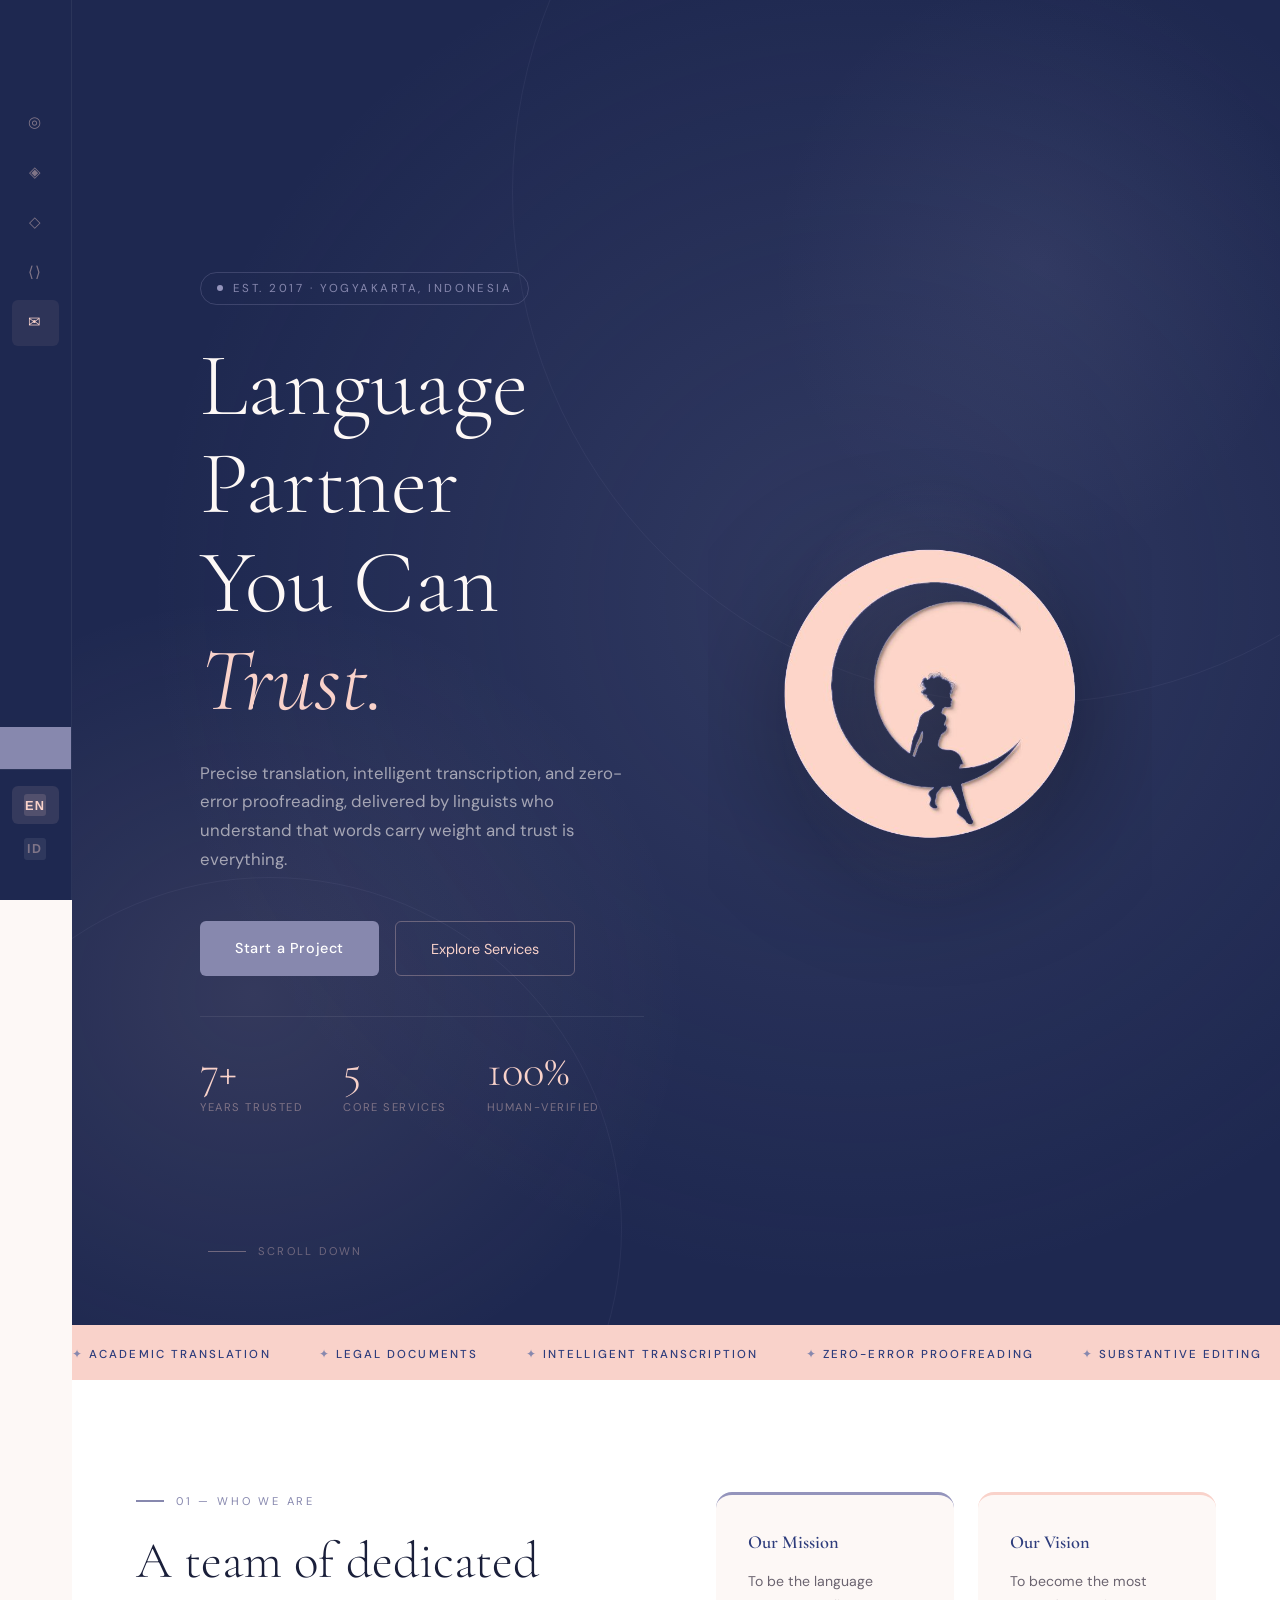
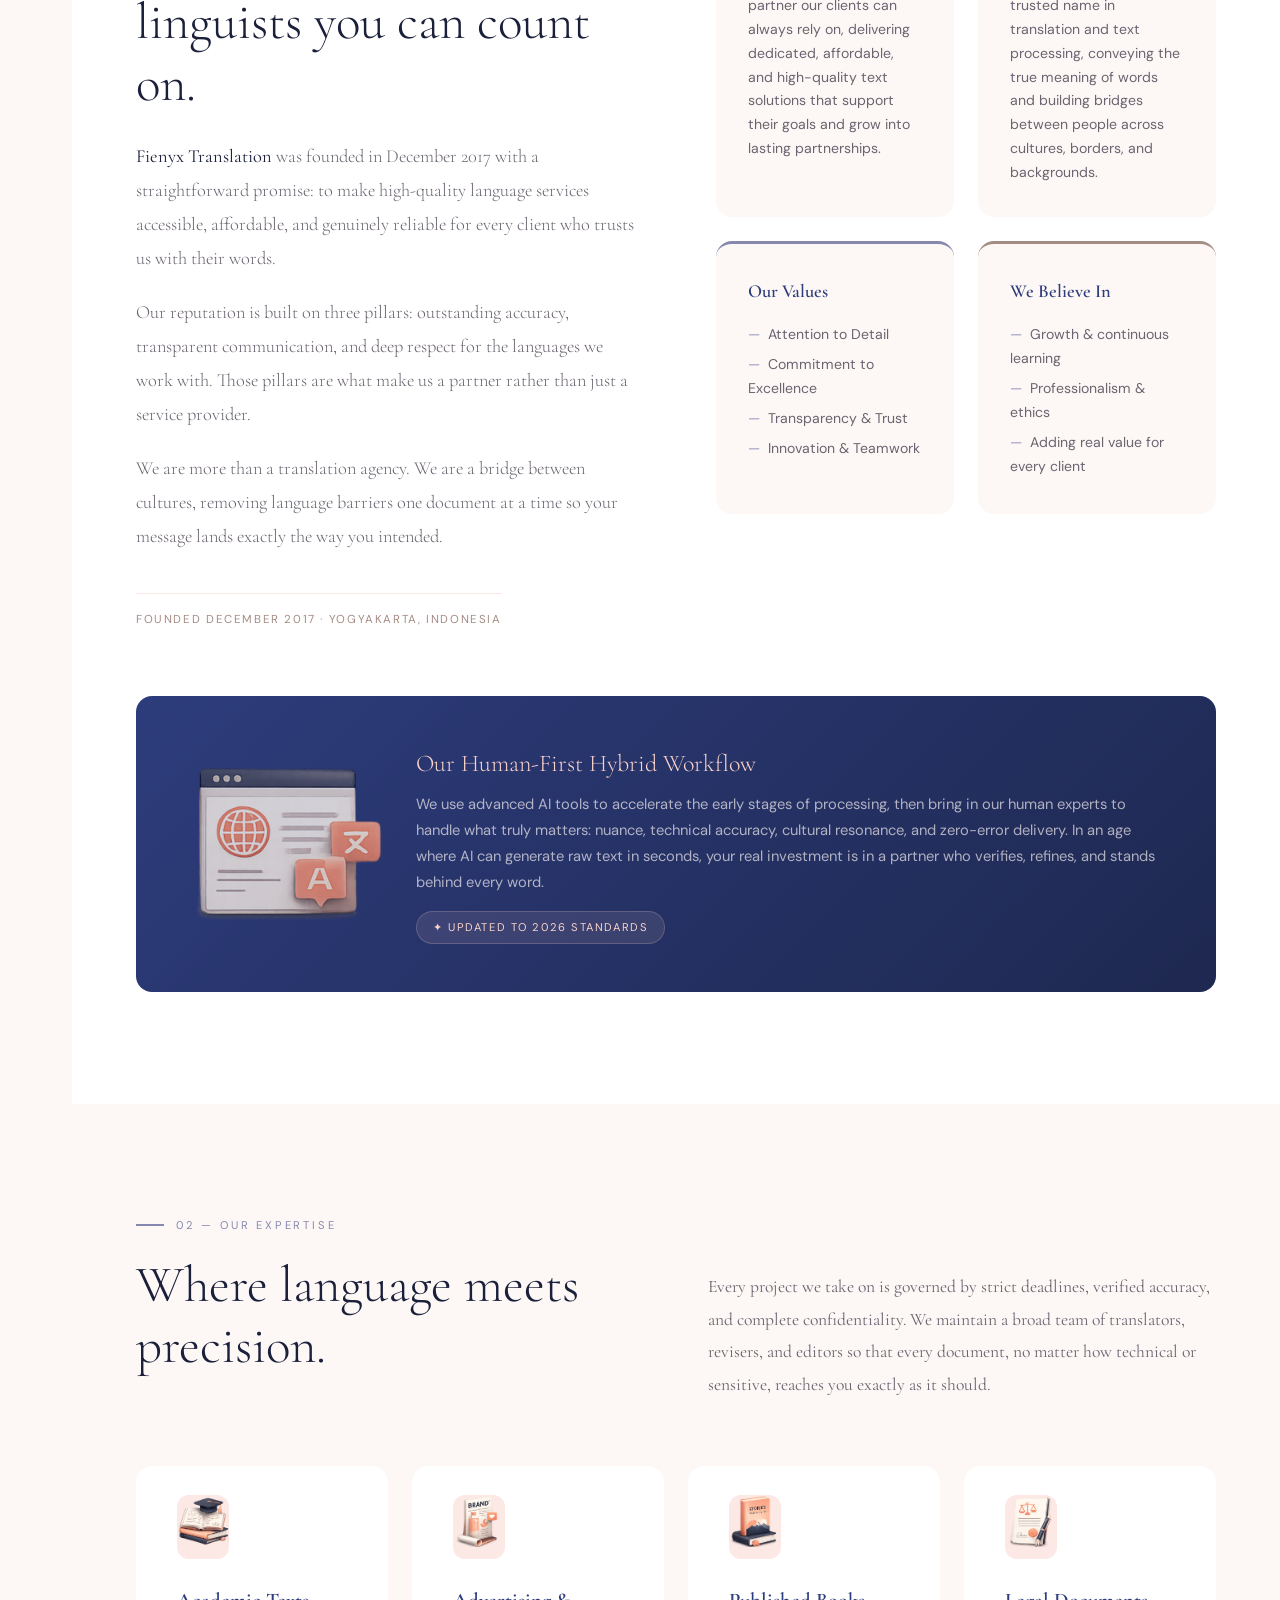
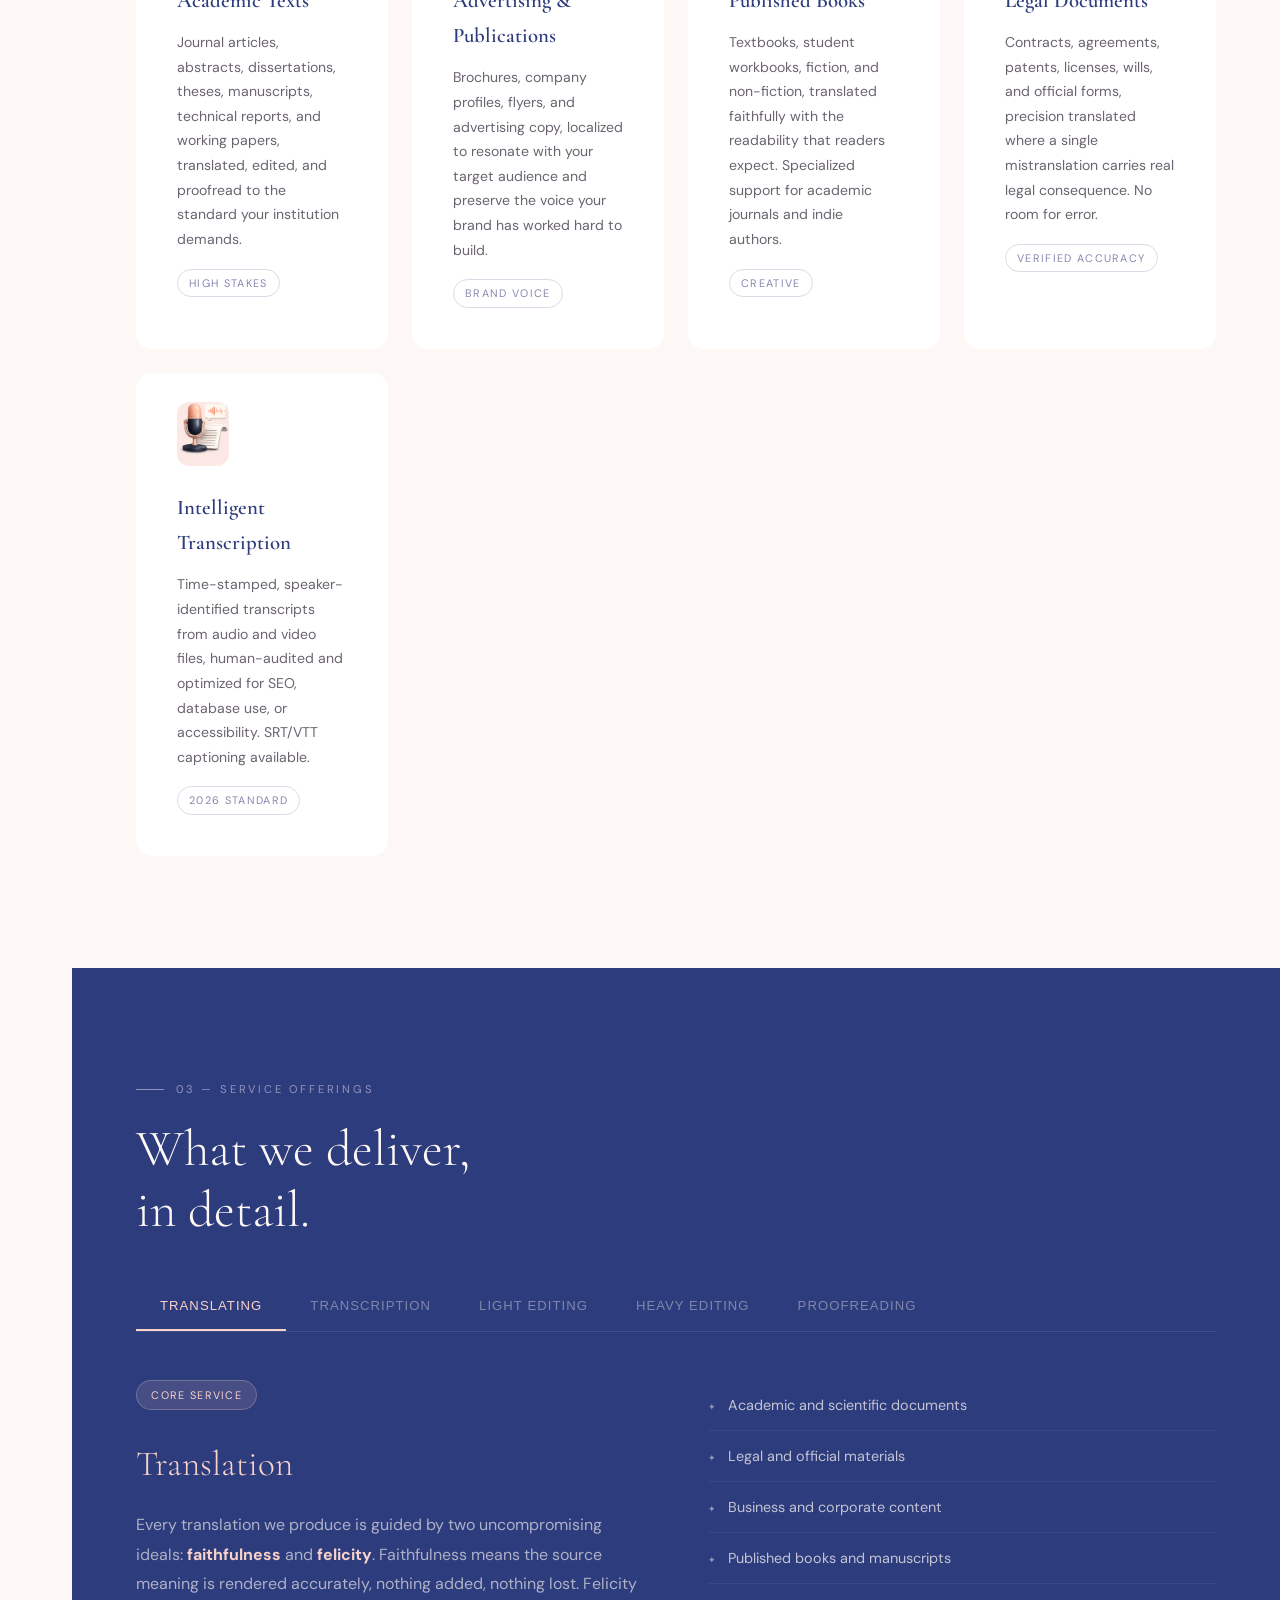
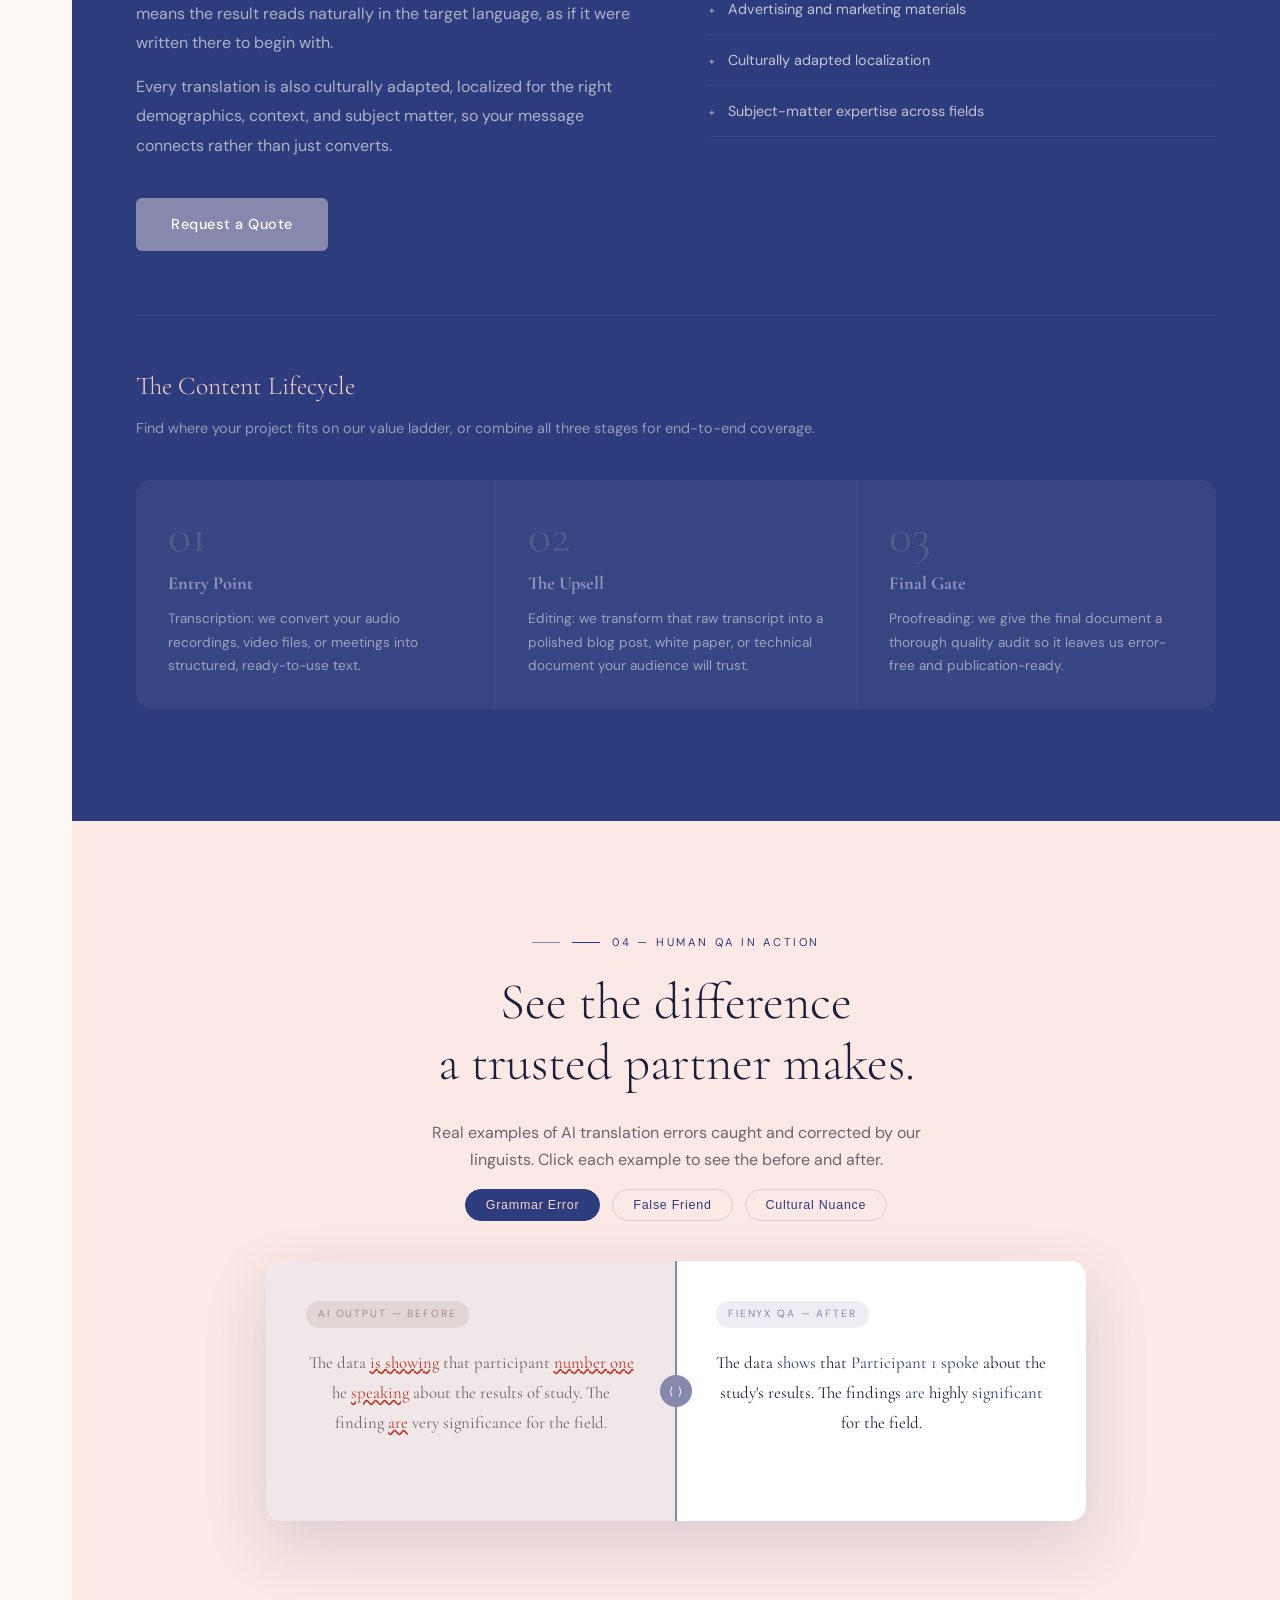
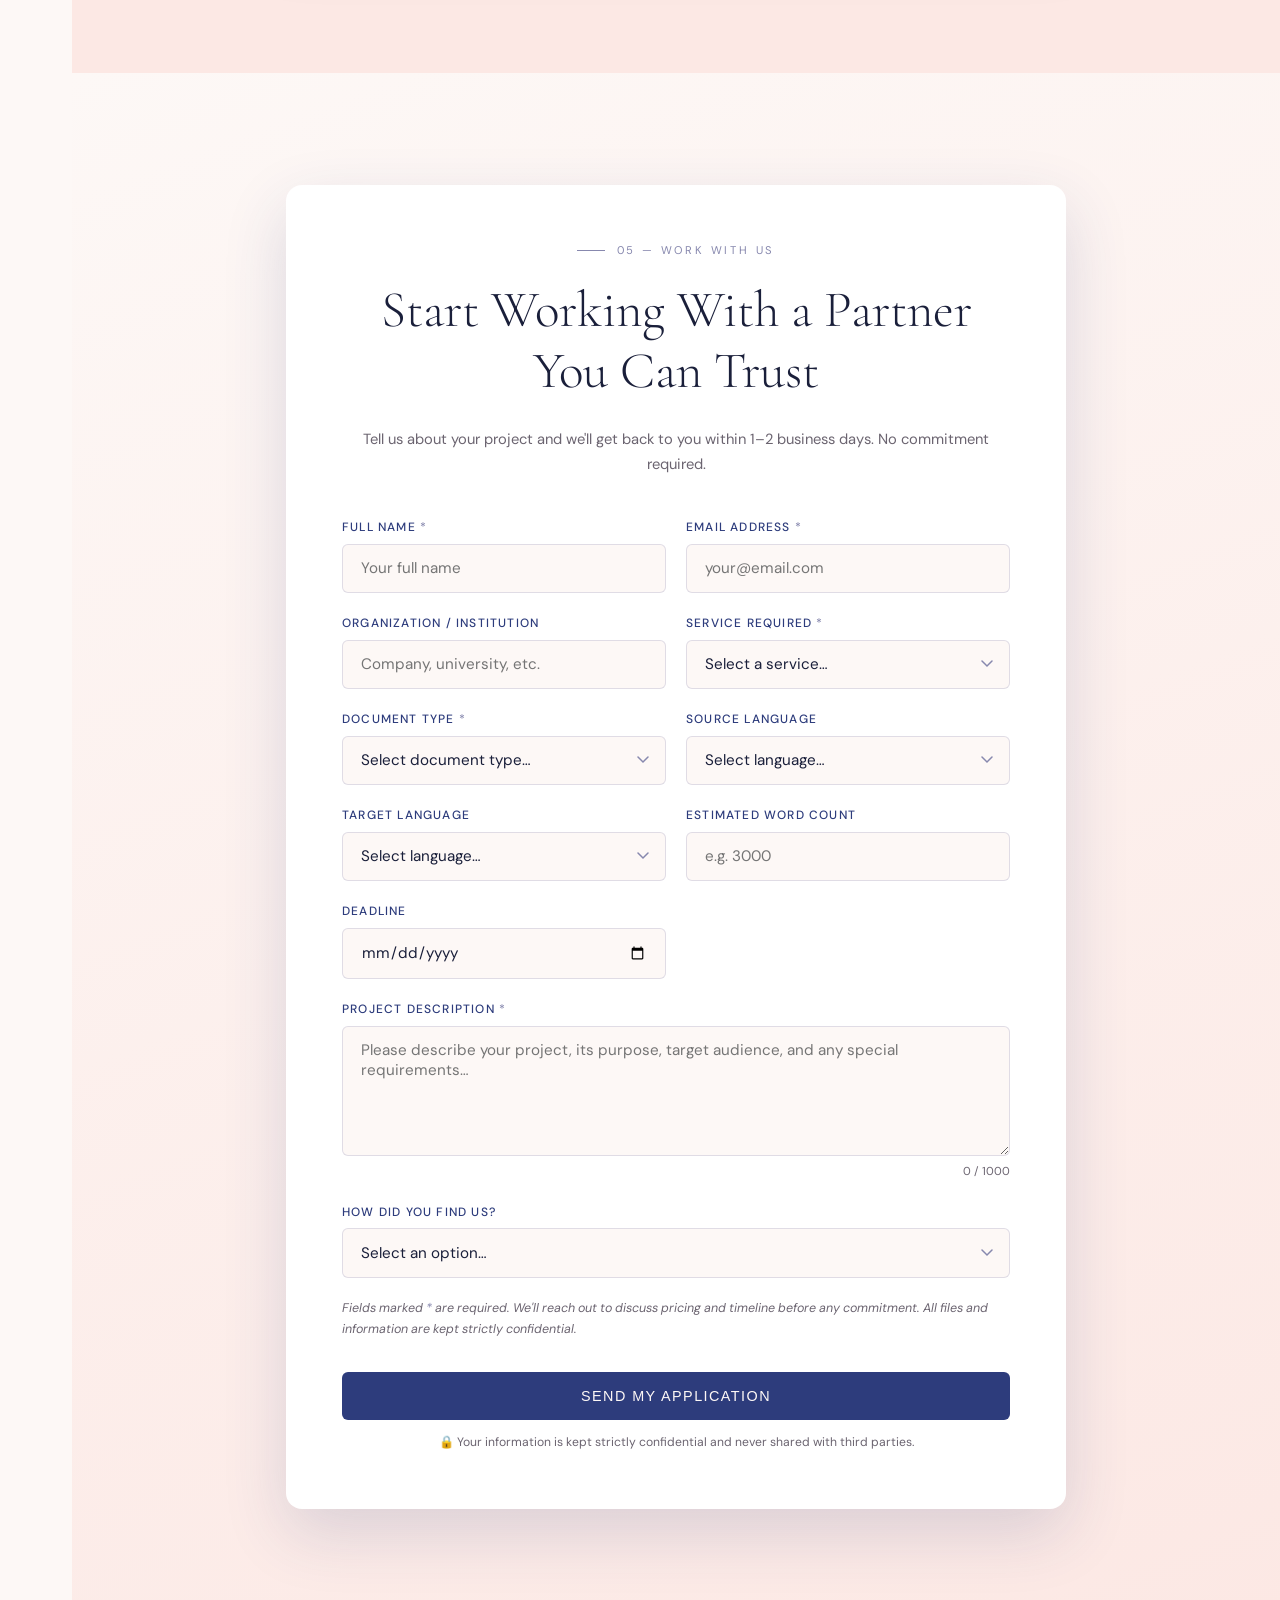
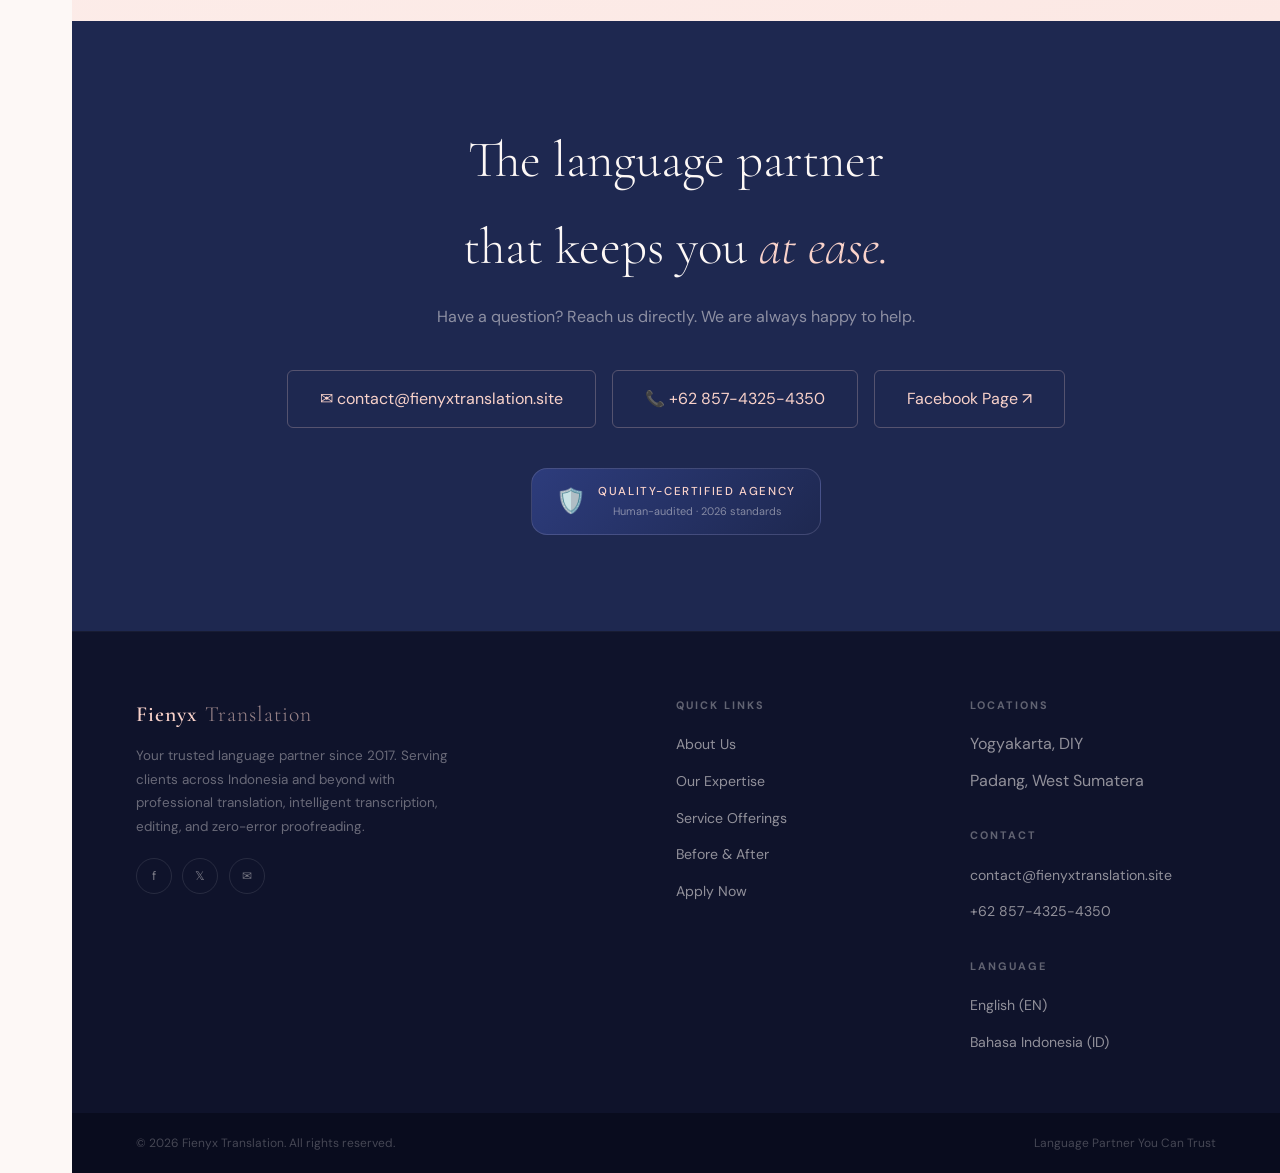
==== commit 6501c573: "Update index.html" ====
--- a/index.html
+++ b/index.html
@@ -261,7 +261,7 @@
   </div>
 
   <div class="workflow-strip reveal">
-    <div class="workflow-icon" aria-hidden="true">⚡</div>
+    <div class="workflow-icon" aria-hidden="true"><img src="/images/Fienyx - Icon.png" alt="Translation" width="200" height="200"></div>
     <div>
       <h3>Our Human-First Hybrid Workflow</h3>
       <p>We use advanced AI tools to accelerate the early stages of processing, then bring in our human experts to handle what truly matters: nuance, technical accuracy, cultural resonance, and zero-error delivery. In an age where AI can generate raw text in seconds, your real investment is in a partner who verifies, refines, and stands behind every word.</p>
@@ -283,31 +283,31 @@
   </div>
   <div class="services-grid">
     <div class="service-card reveal">
-      <div class="service-icon" aria-hidden="true">📄</div>
+      <div class="service-icon" aria-hidden="true"><div class="service-icon" aria-hidden="true"><img src="/images/Fienyx - Icon Academic.png" alt="Academic Text"></div></div>
       <h3>Academic Texts</h3>
       <p>Journal articles, abstracts, dissertations, theses, manuscripts, technical reports, and working papers, translated, edited, and proofread to the standard your institution demands.</p>
       <span class="service-tag">High Stakes</span>
     </div>
     <div class="service-card reveal" style="transition-delay:.08s">
-      <div class="service-icon" aria-hidden="true">📣</div>
+      <div class="service-icon" aria-hidden="true"><div class="service-icon" aria-hidden="true"><img src="/images/Fienyx - Icon Brand.png" alt="Brand"></div></div>
       <h3>Advertising &amp; Publications</h3>
       <p>Brochures, company profiles, flyers, and advertising copy, localized to resonate with your target audience and preserve the voice your brand has worked hard to build.</p>
       <span class="service-tag">Brand Voice</span>
     </div>
     <div class="service-card reveal" style="transition-delay:.16s">
-      <div class="service-icon" aria-hidden="true">📚</div>
+      <div class="service-icon" aria-hidden="true"><div class="service-icon" aria-hidden="true"><img src="/images/Fienyx - Icon Story.png" alt="Fiction"></div></div>
       <h3>Published Books</h3>
       <p>Textbooks, student workbooks, fiction, and non-fiction, translated faithfully with the readability that readers expect. Specialized support for academic journals and indie authors.</p>
       <span class="service-tag">Creative</span>
     </div>
     <div class="service-card reveal" style="transition-delay:.24s">
-      <div class="service-icon" aria-hidden="true">⚖️</div>
+      <div class="service-icon" aria-hidden="true"><div class="service-icon" aria-hidden="true"><img src="/images/Fienyx - Icon Law.png" alt="Law"></div></div>
       <h3>Legal Documents</h3>
       <p>Contracts, agreements, patents, licenses, wills, and official forms, precision translated where a single mistranslation carries real legal consequence. No room for error.</p>
       <span class="service-tag">Verified Accuracy</span>
     </div>
     <div class="service-card reveal" style="transition-delay:.32s">
-      <div class="service-icon" aria-hidden="true">🎙️</div>
+      <div class="service-icon" aria-hidden="true"><div class="service-icon" aria-hidden="true"><img src="/images/Fienyx - Icon Transcript.png" alt="Academic Text"></div></div>
       <h3>Intelligent Transcription</h3>
       <p>Time-stamped, speaker-identified transcripts from audio and video files, human-audited and optimized for SEO, database use, or accessibility. SRT/VTT captioning available.</p>
       <span class="service-tag">2026 Standard</span>
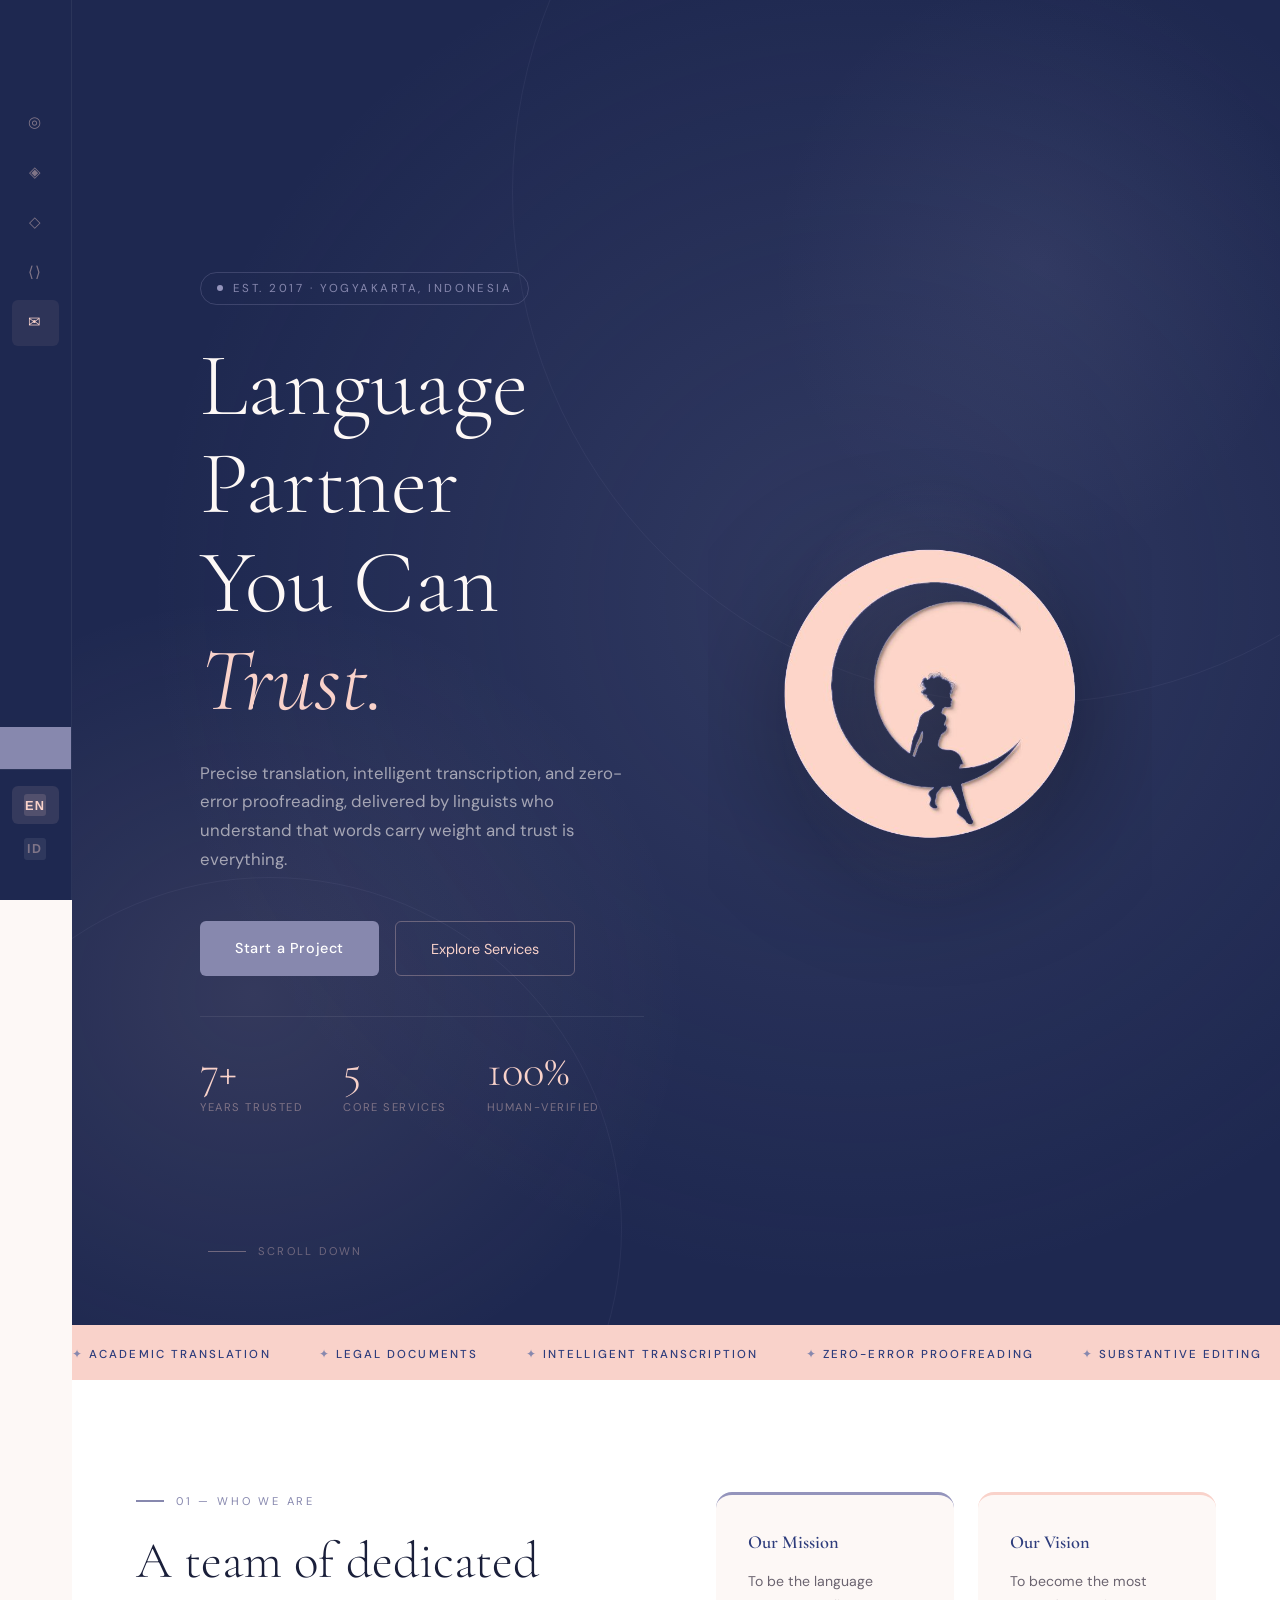
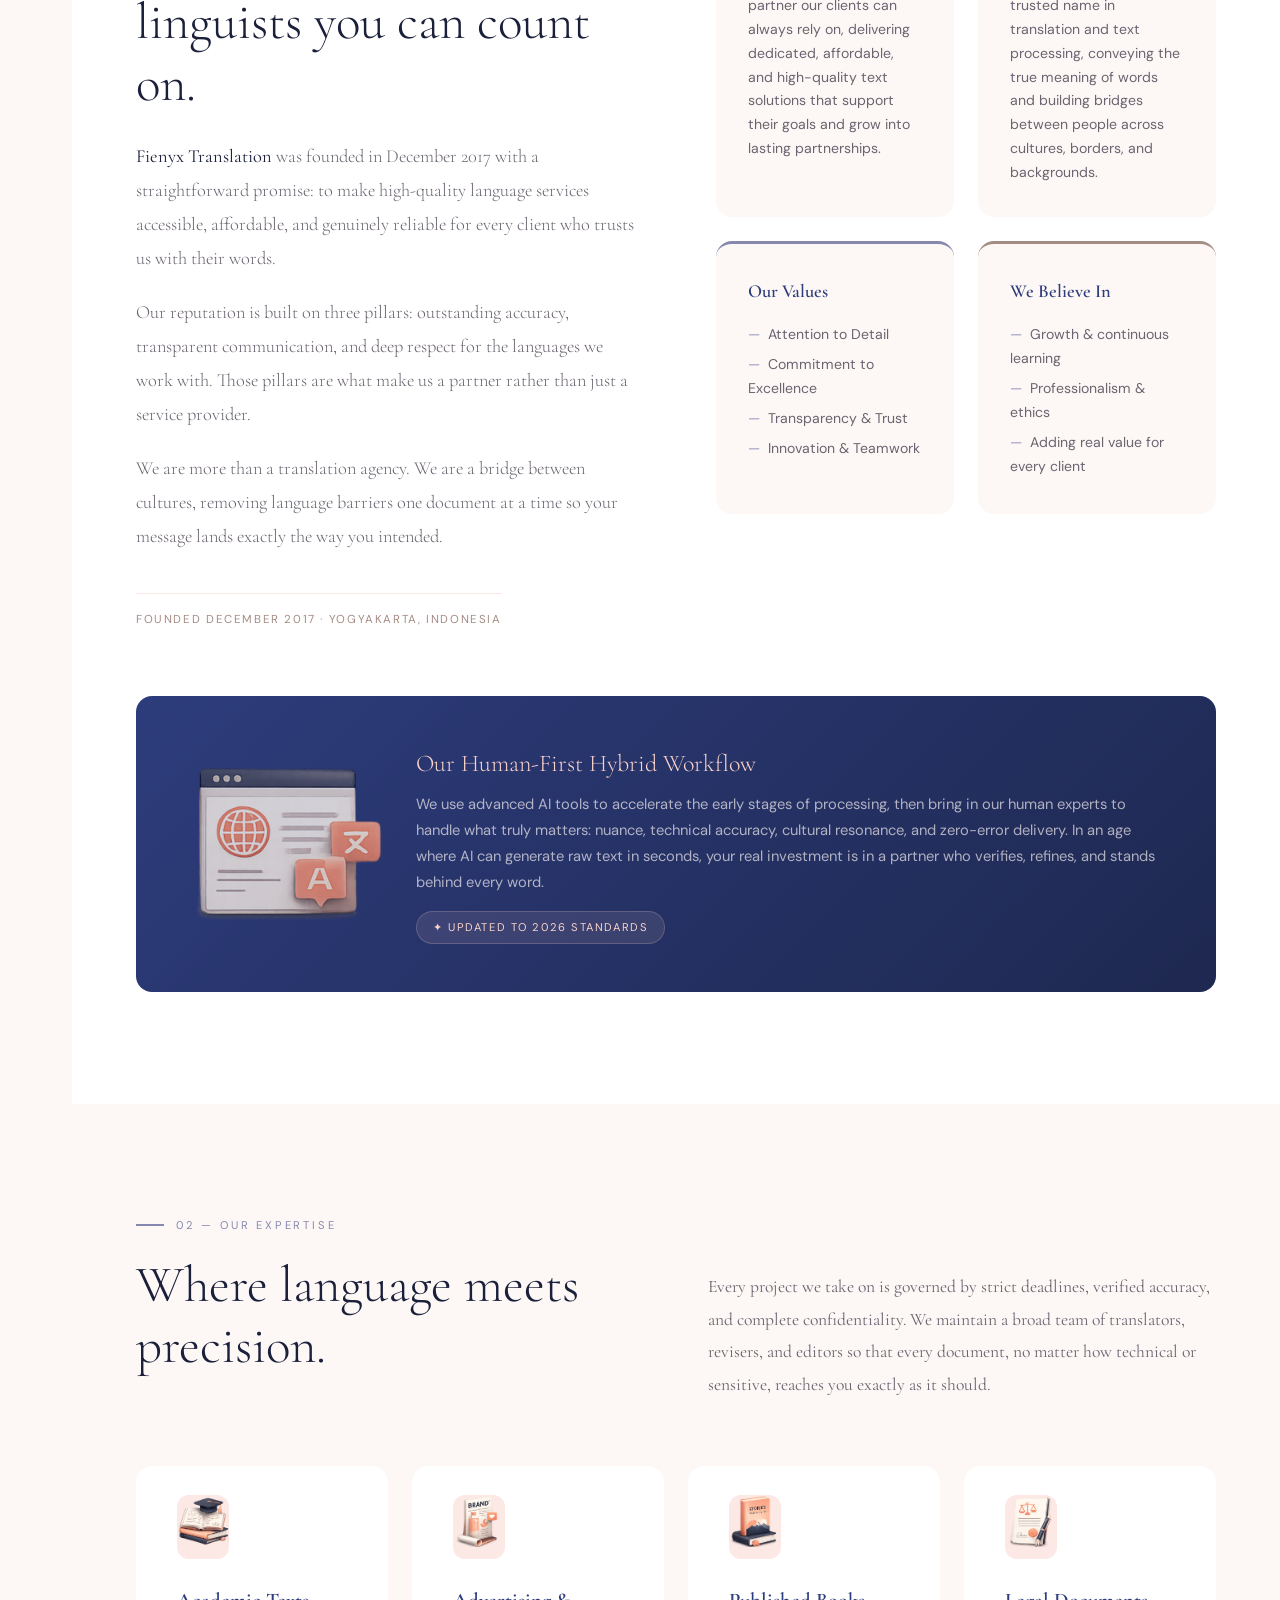
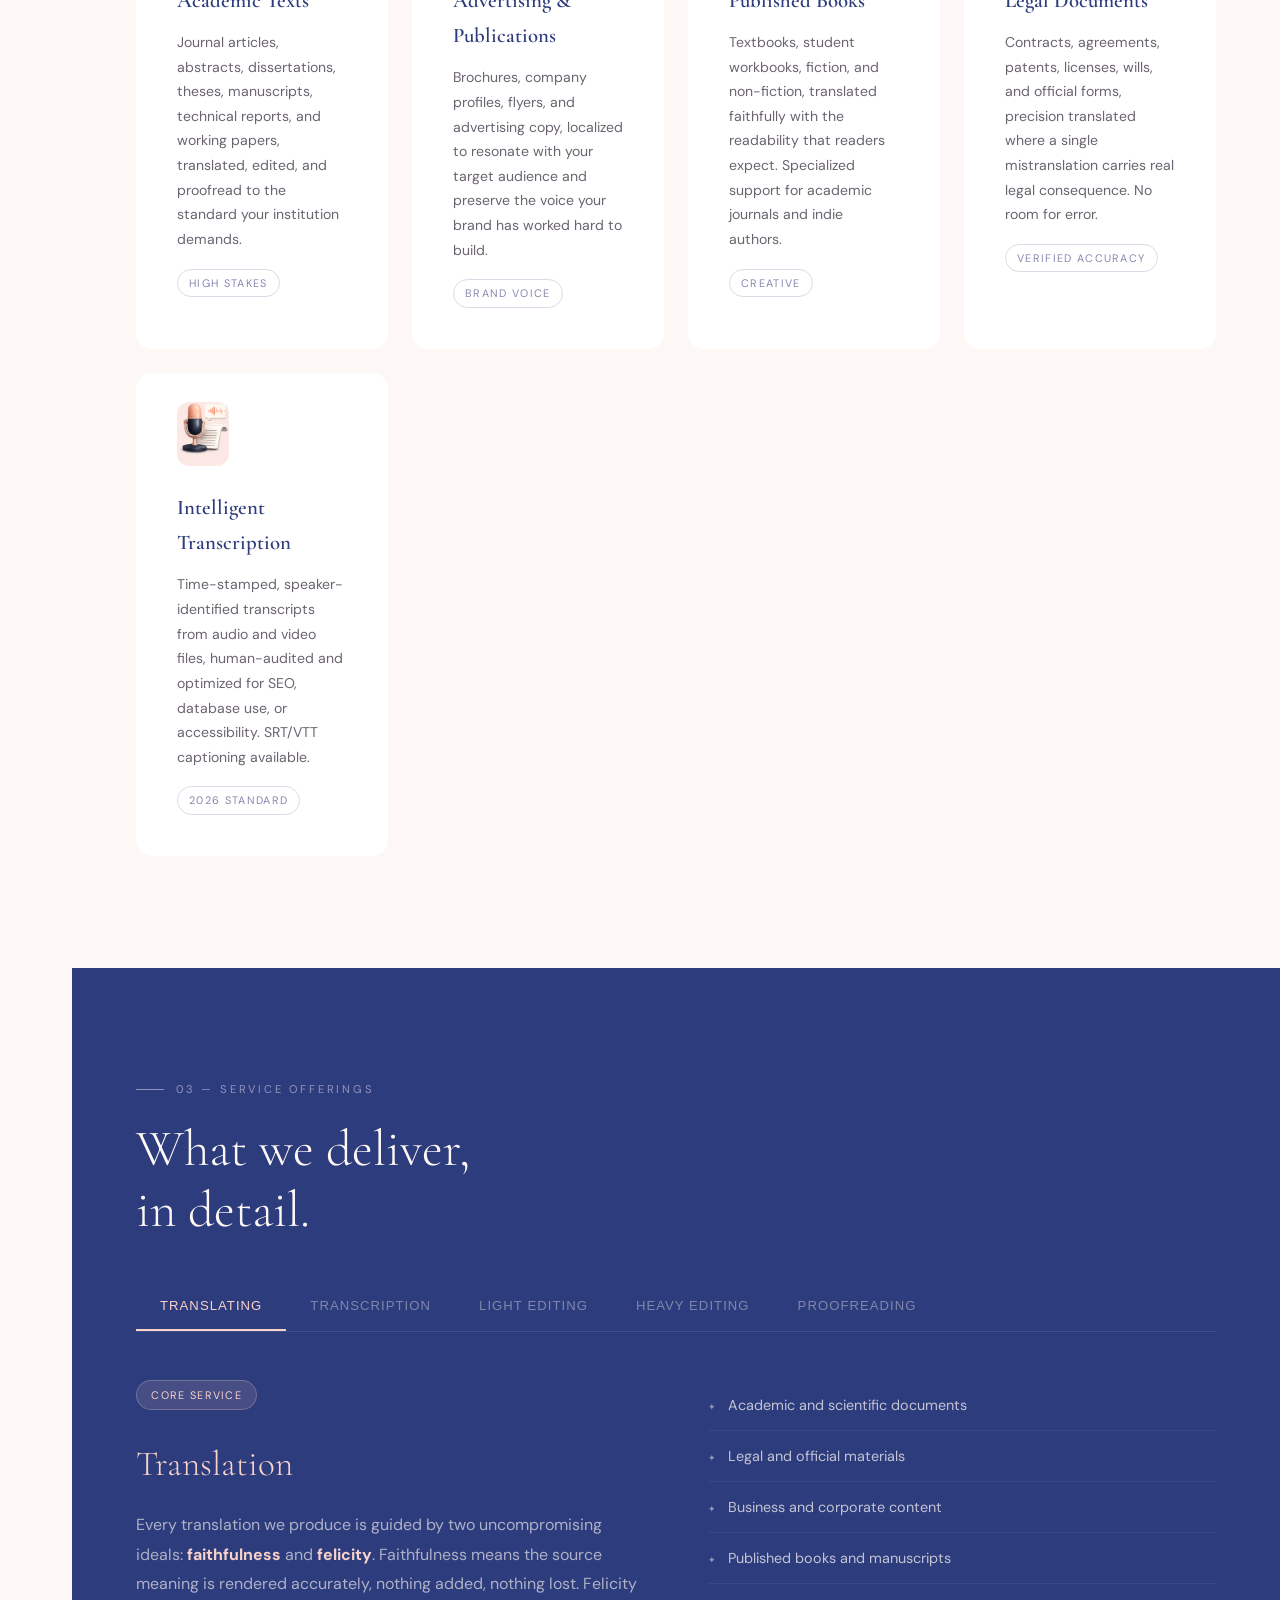
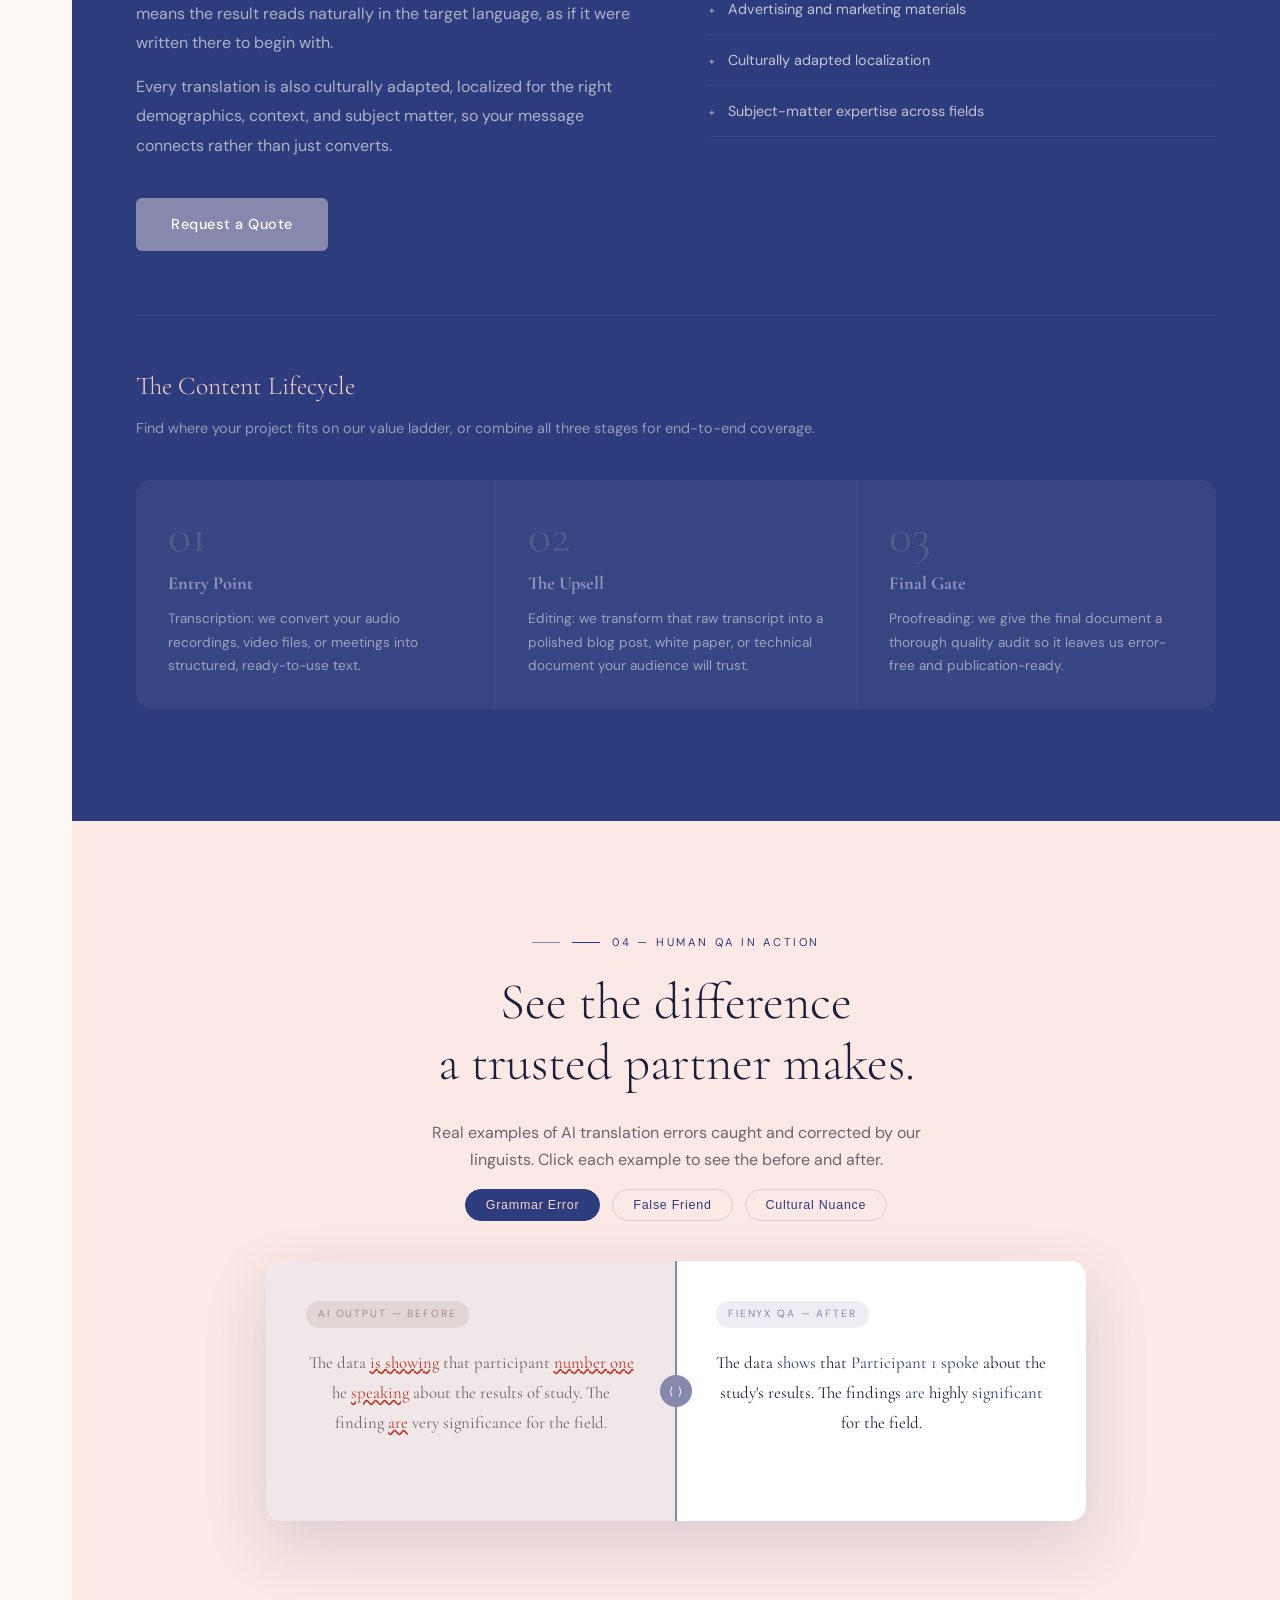
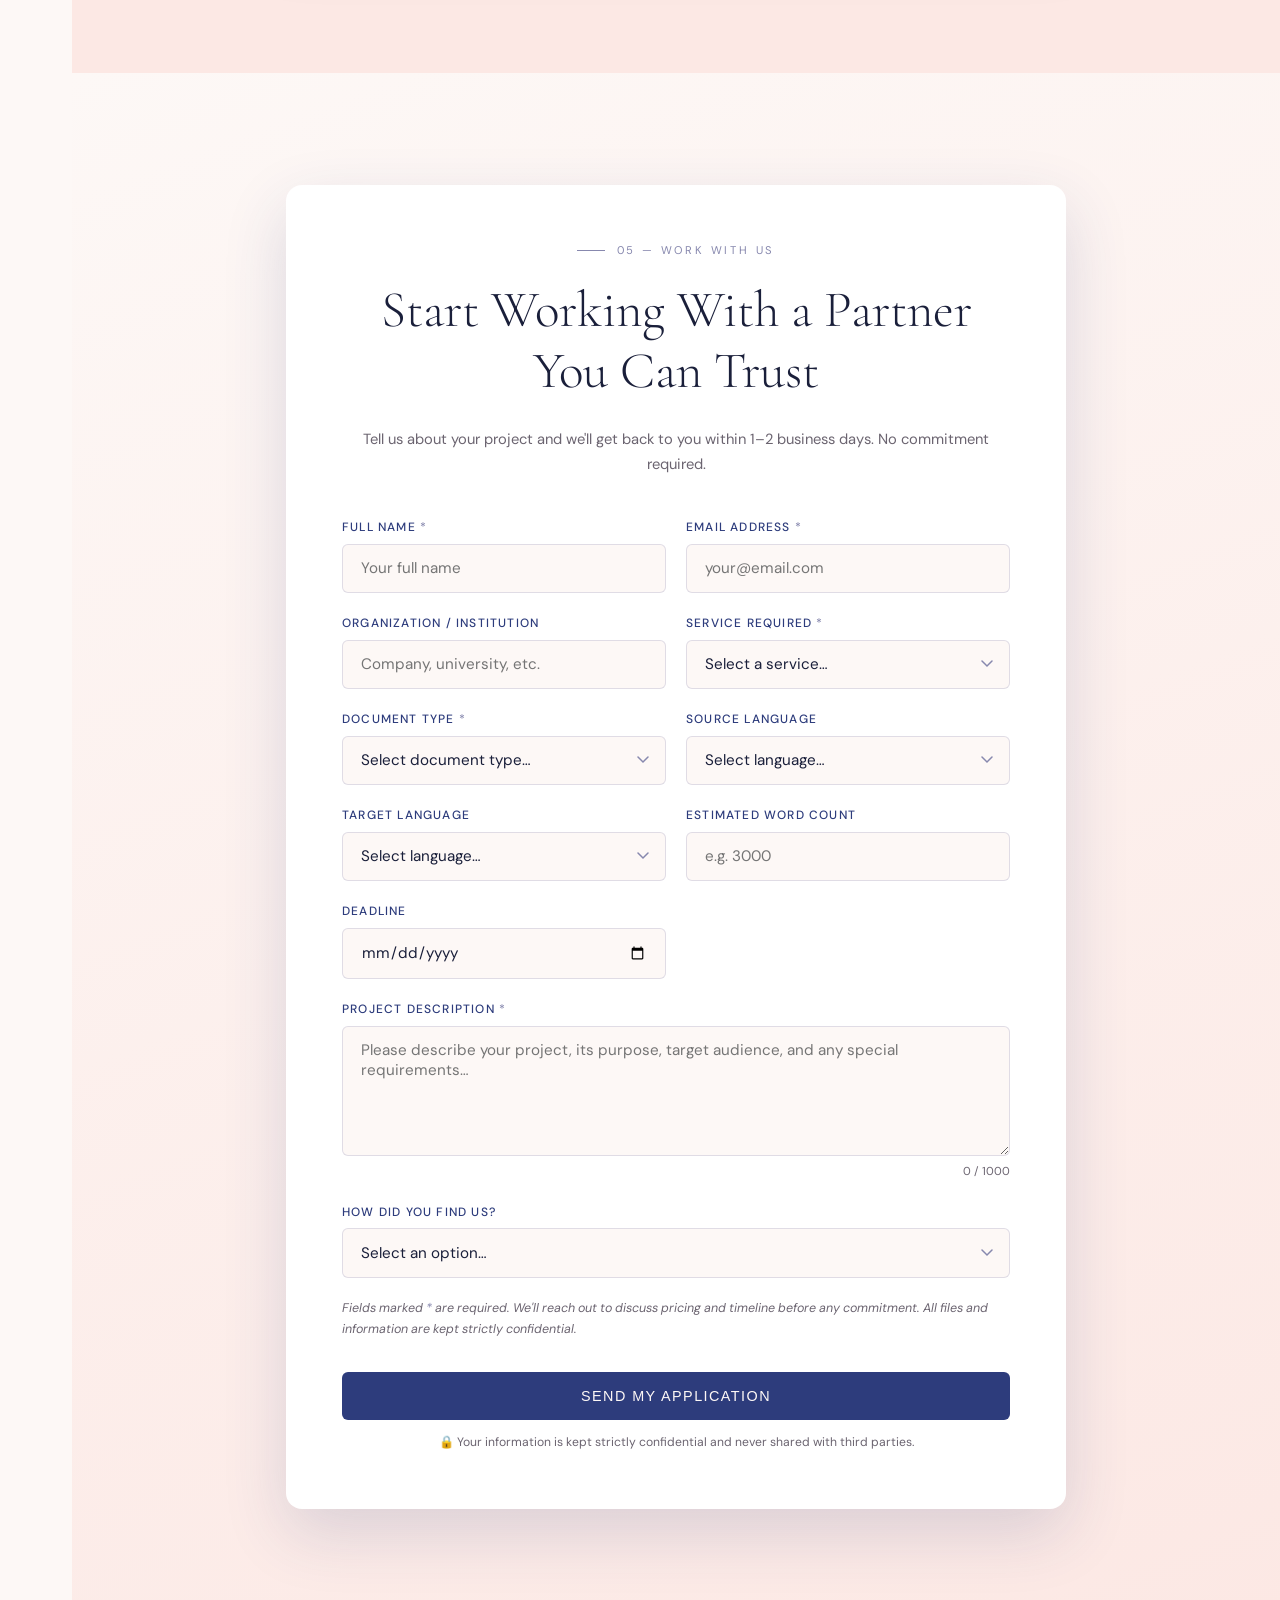
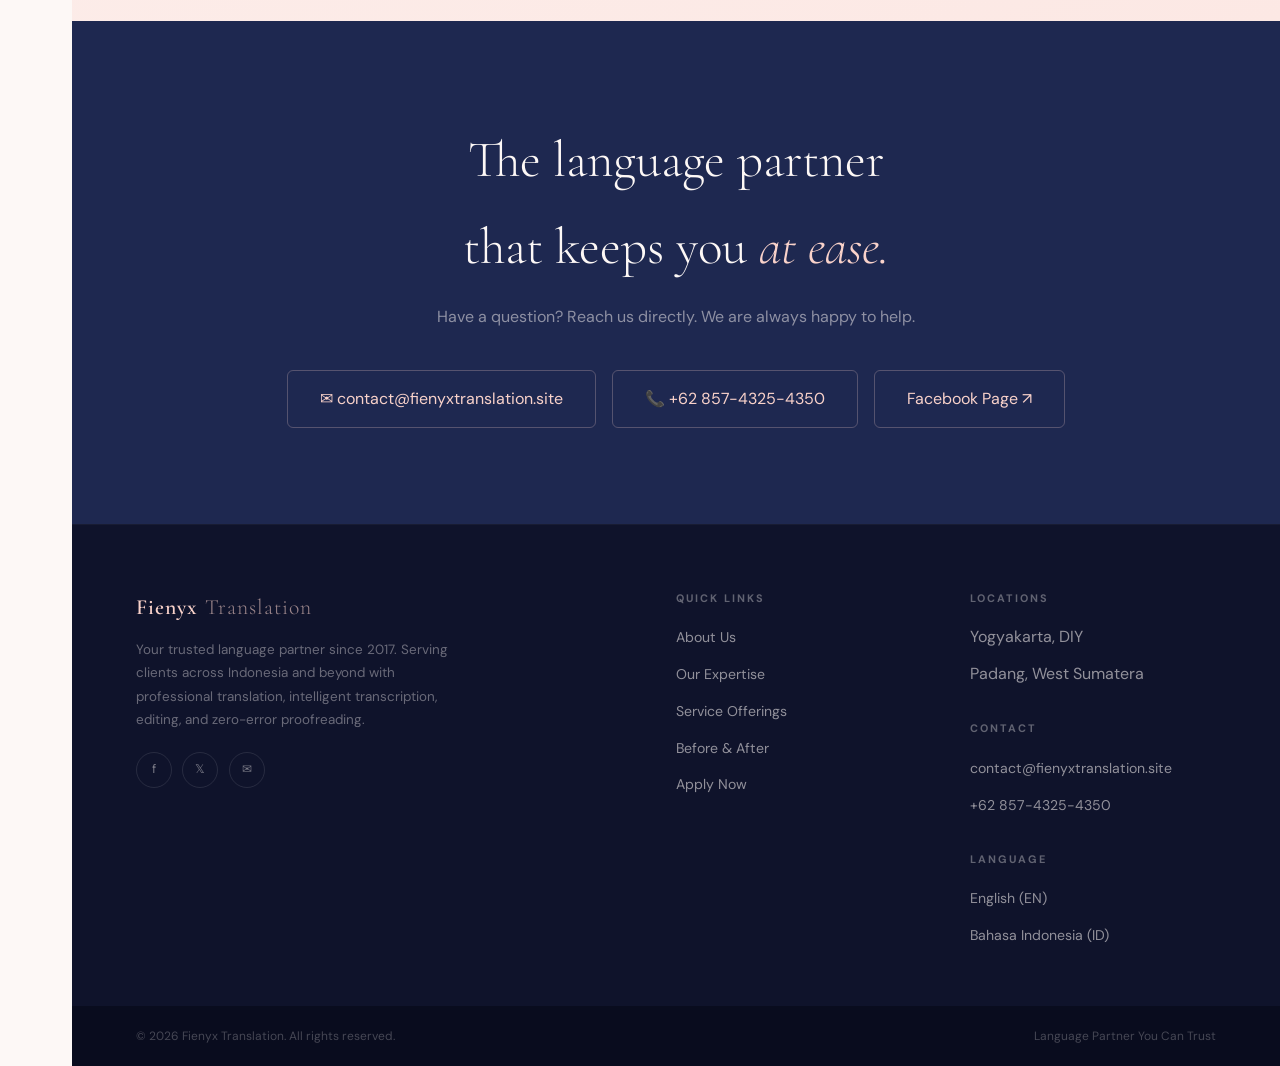
==== commit 63bb356c: "Update index.html" ====
--- a/index.html
+++ b/index.html
@@ -623,16 +623,6 @@
       Facebook Page ↗
     </a>
   </div>
-
-  <div class="cert-badge" style="margin:2.5rem auto 0;display:inline-flex">
-    <div class="cert-badge-icon" aria-hidden="true">🛡️</div>
-    <div class="cert-badge-text">
-      <span class="cert-badge-title">Quality-Certified Agency</span>
-      <span class="cert-badge-sub">Human-audited · 2026 standards</span>
-    </div>
-  </div>
-</section>
-
 </main><!-- /main-content -->
 
 <!-- FOOTER -->
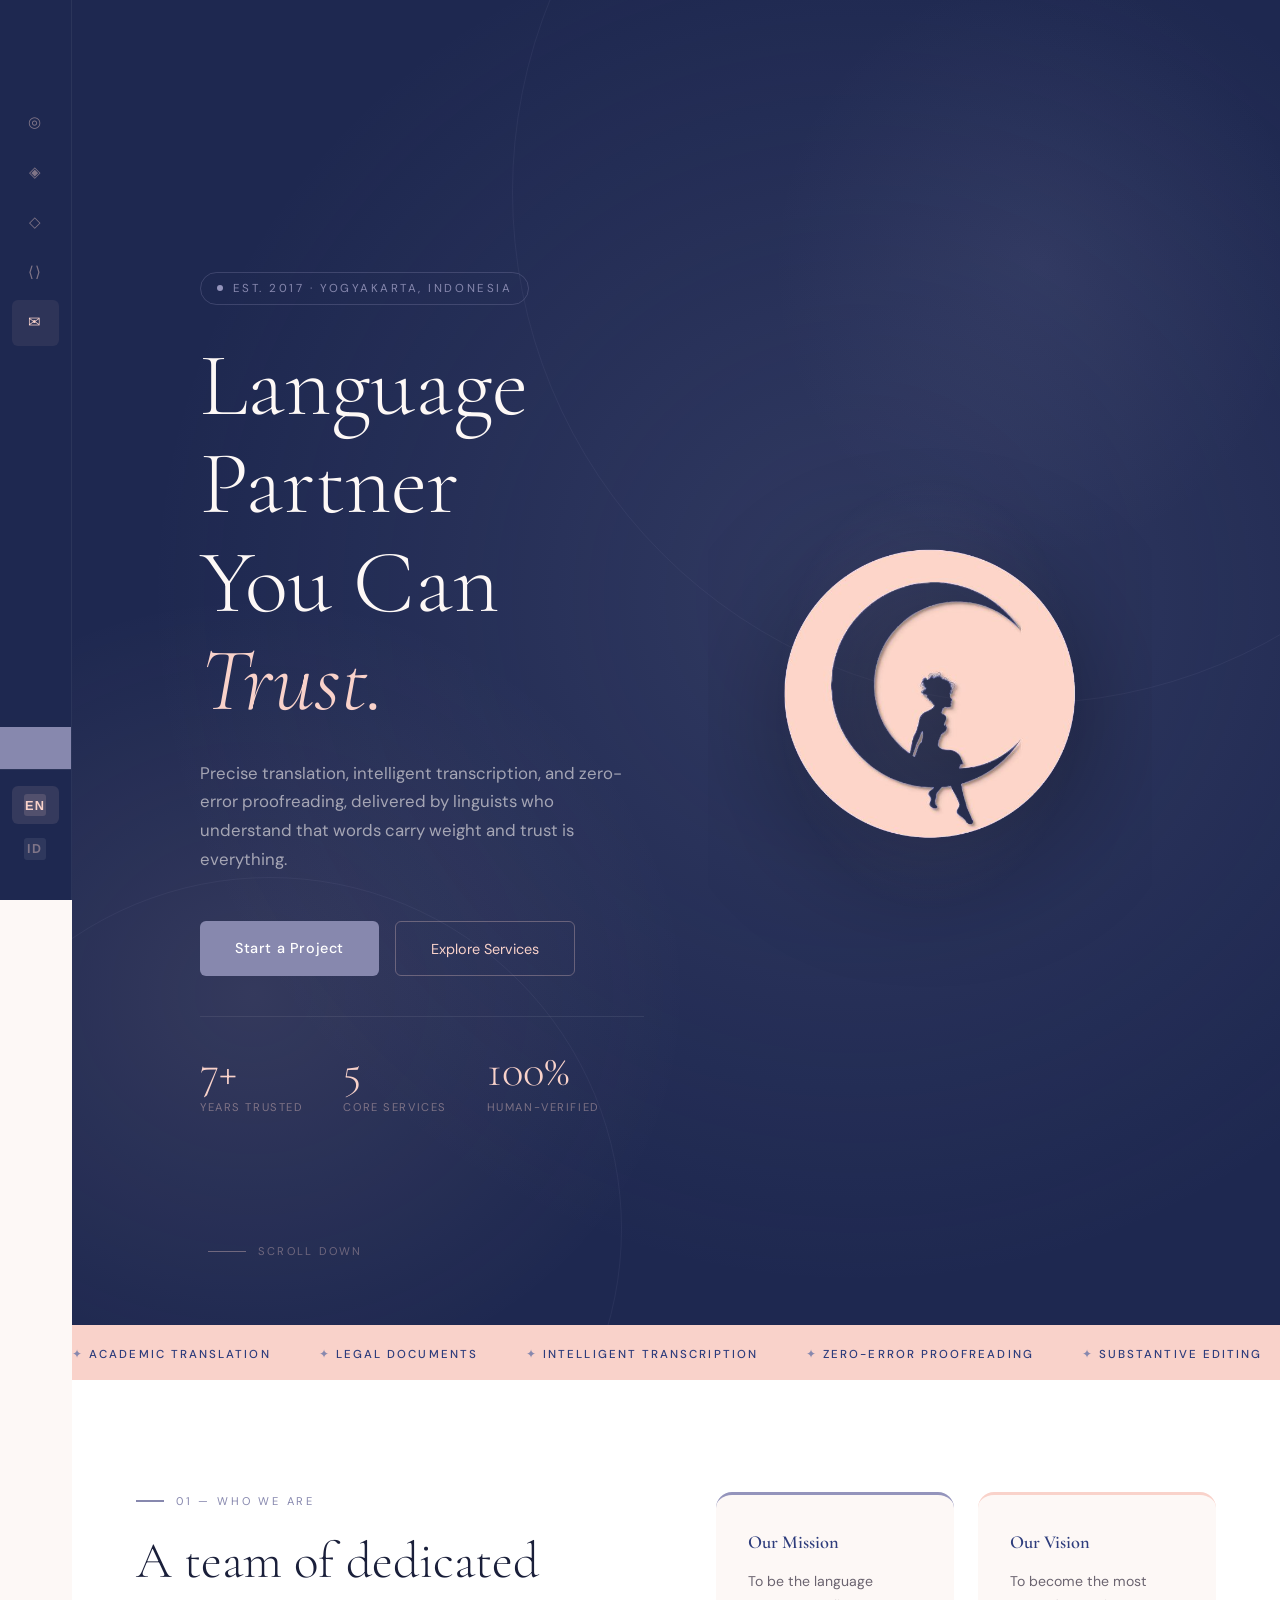
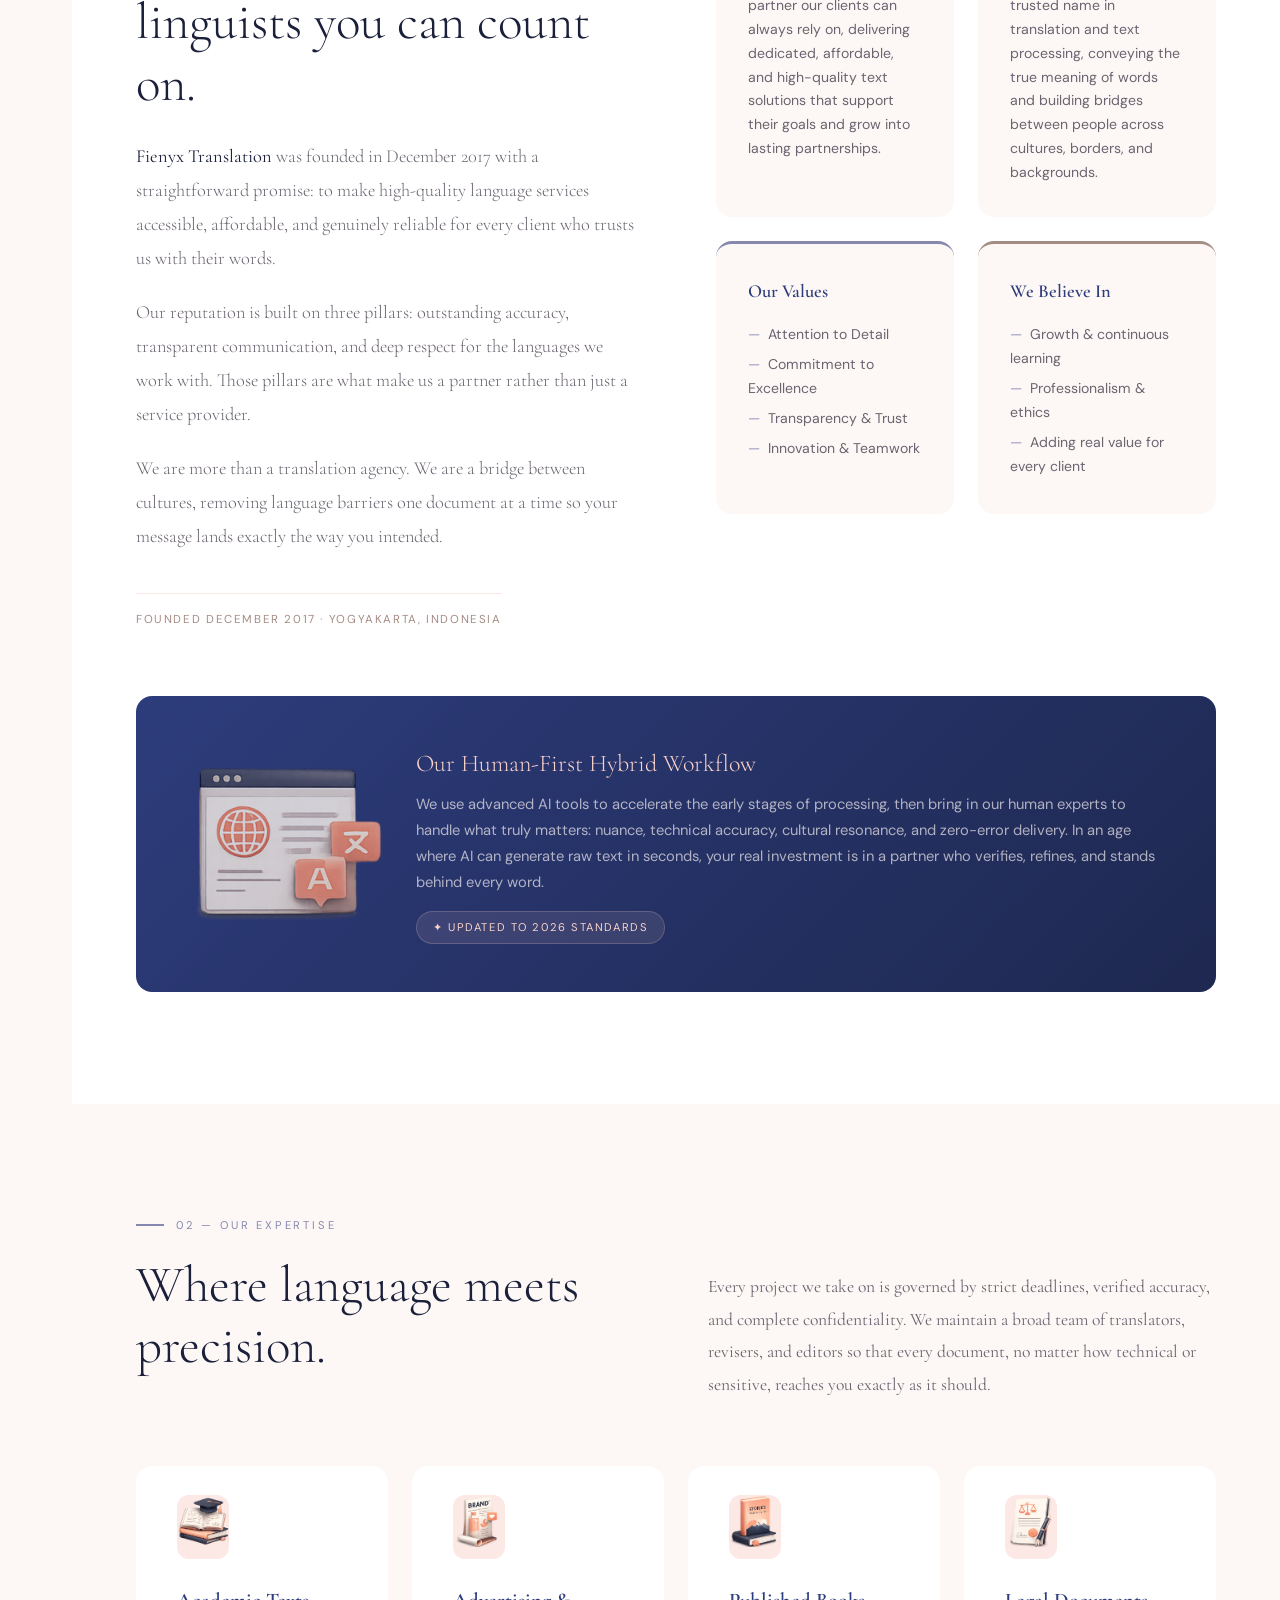
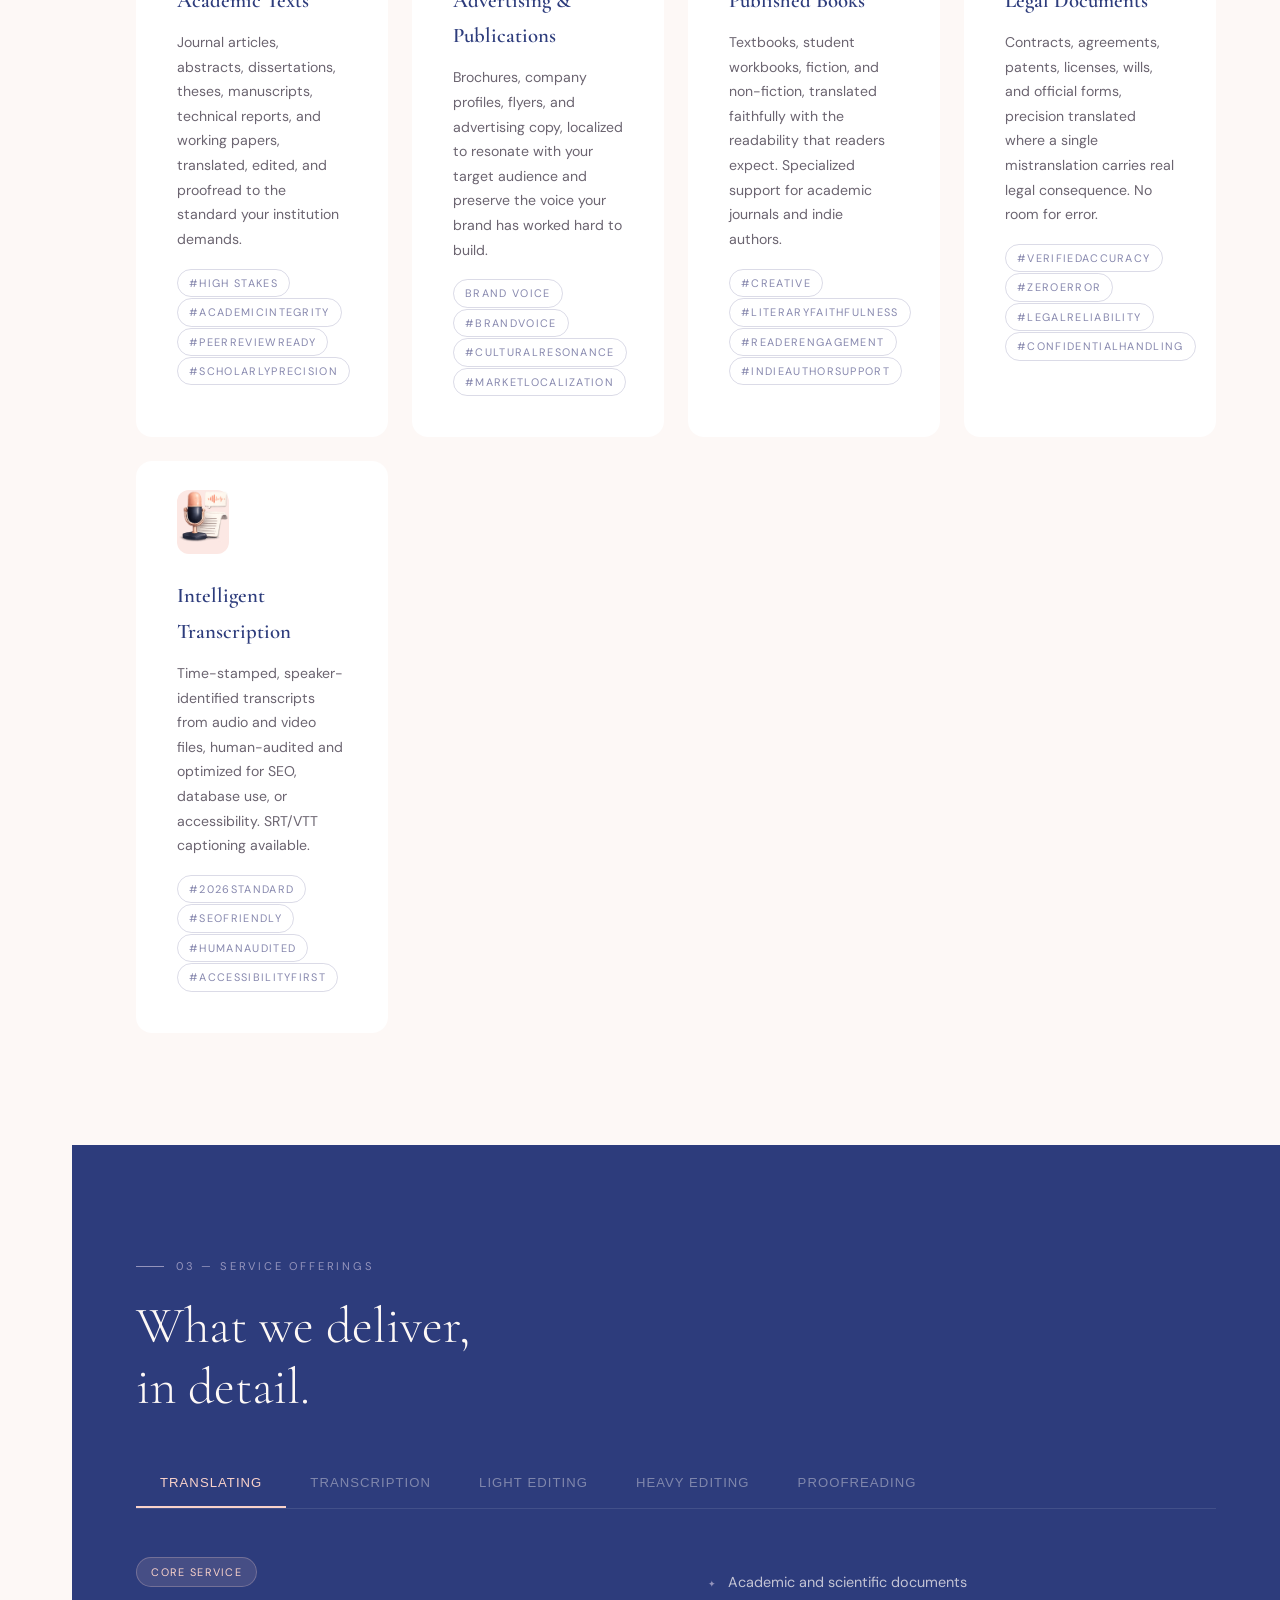
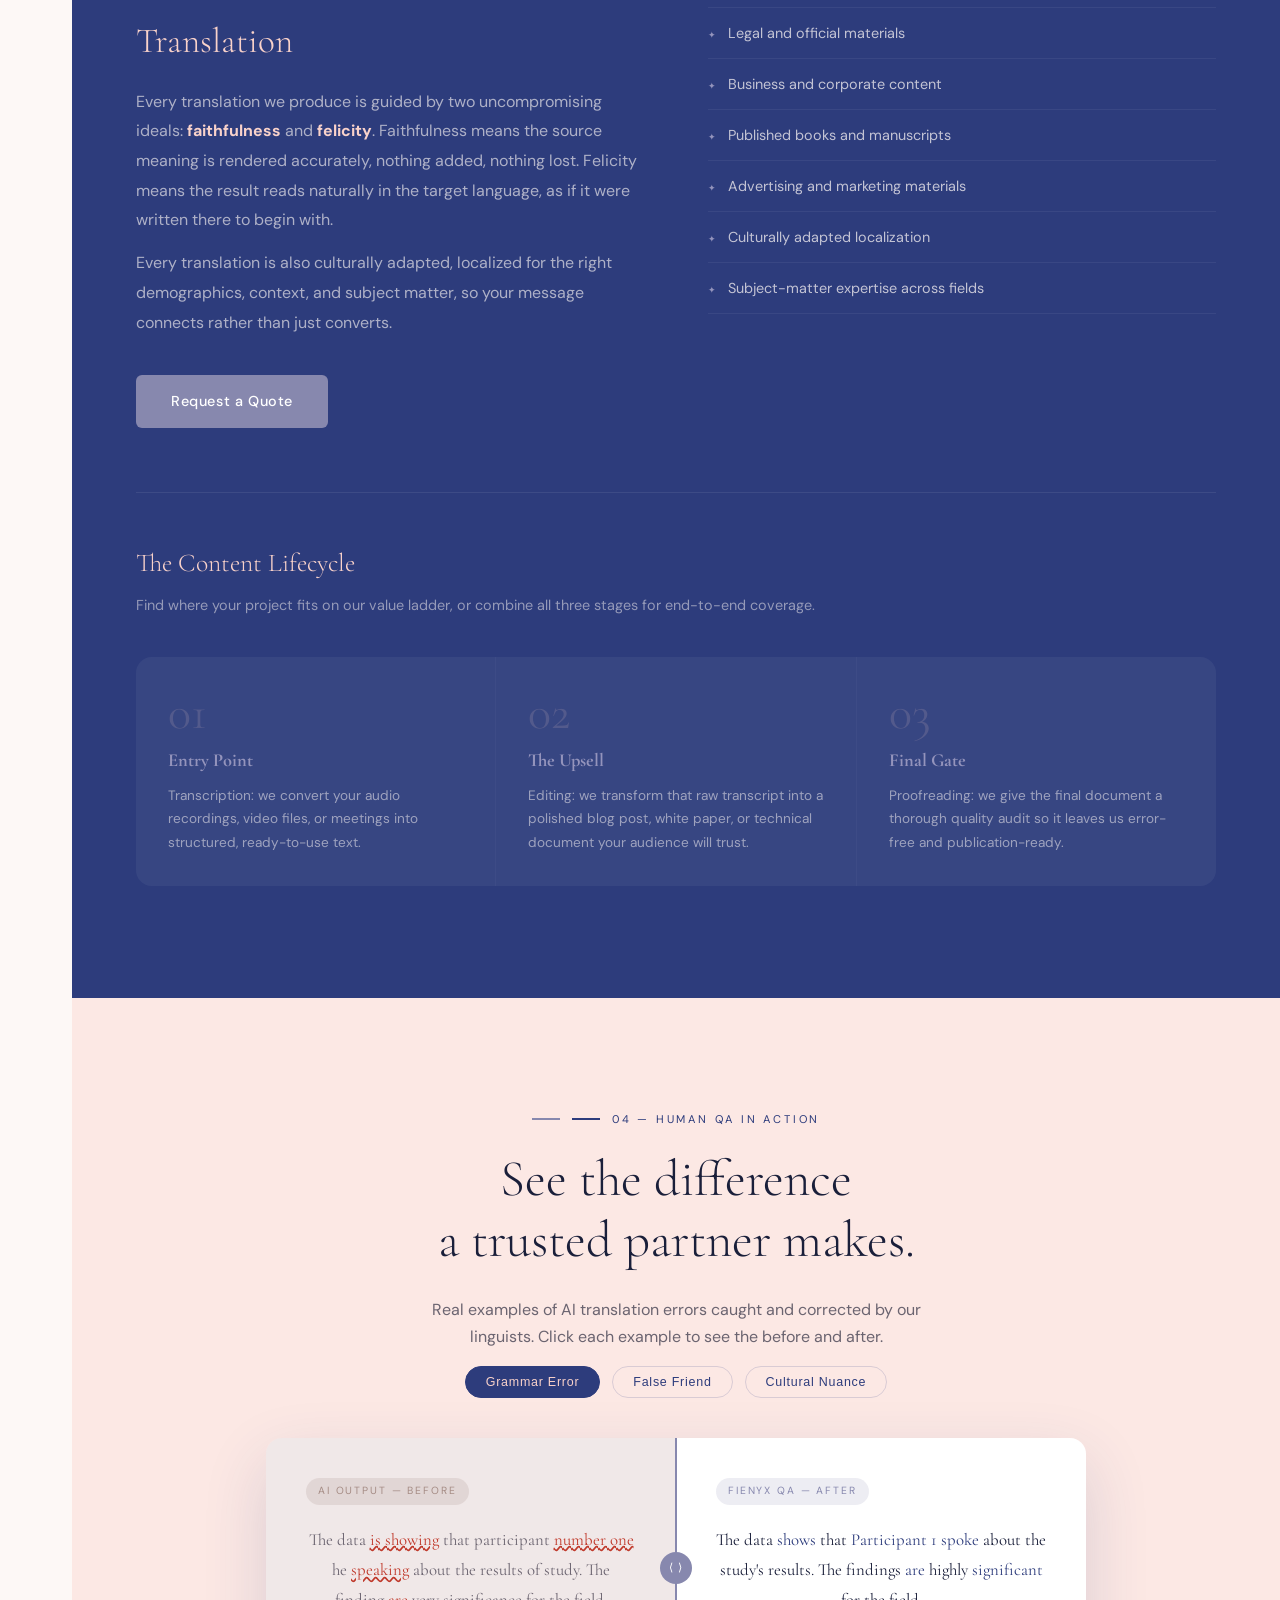
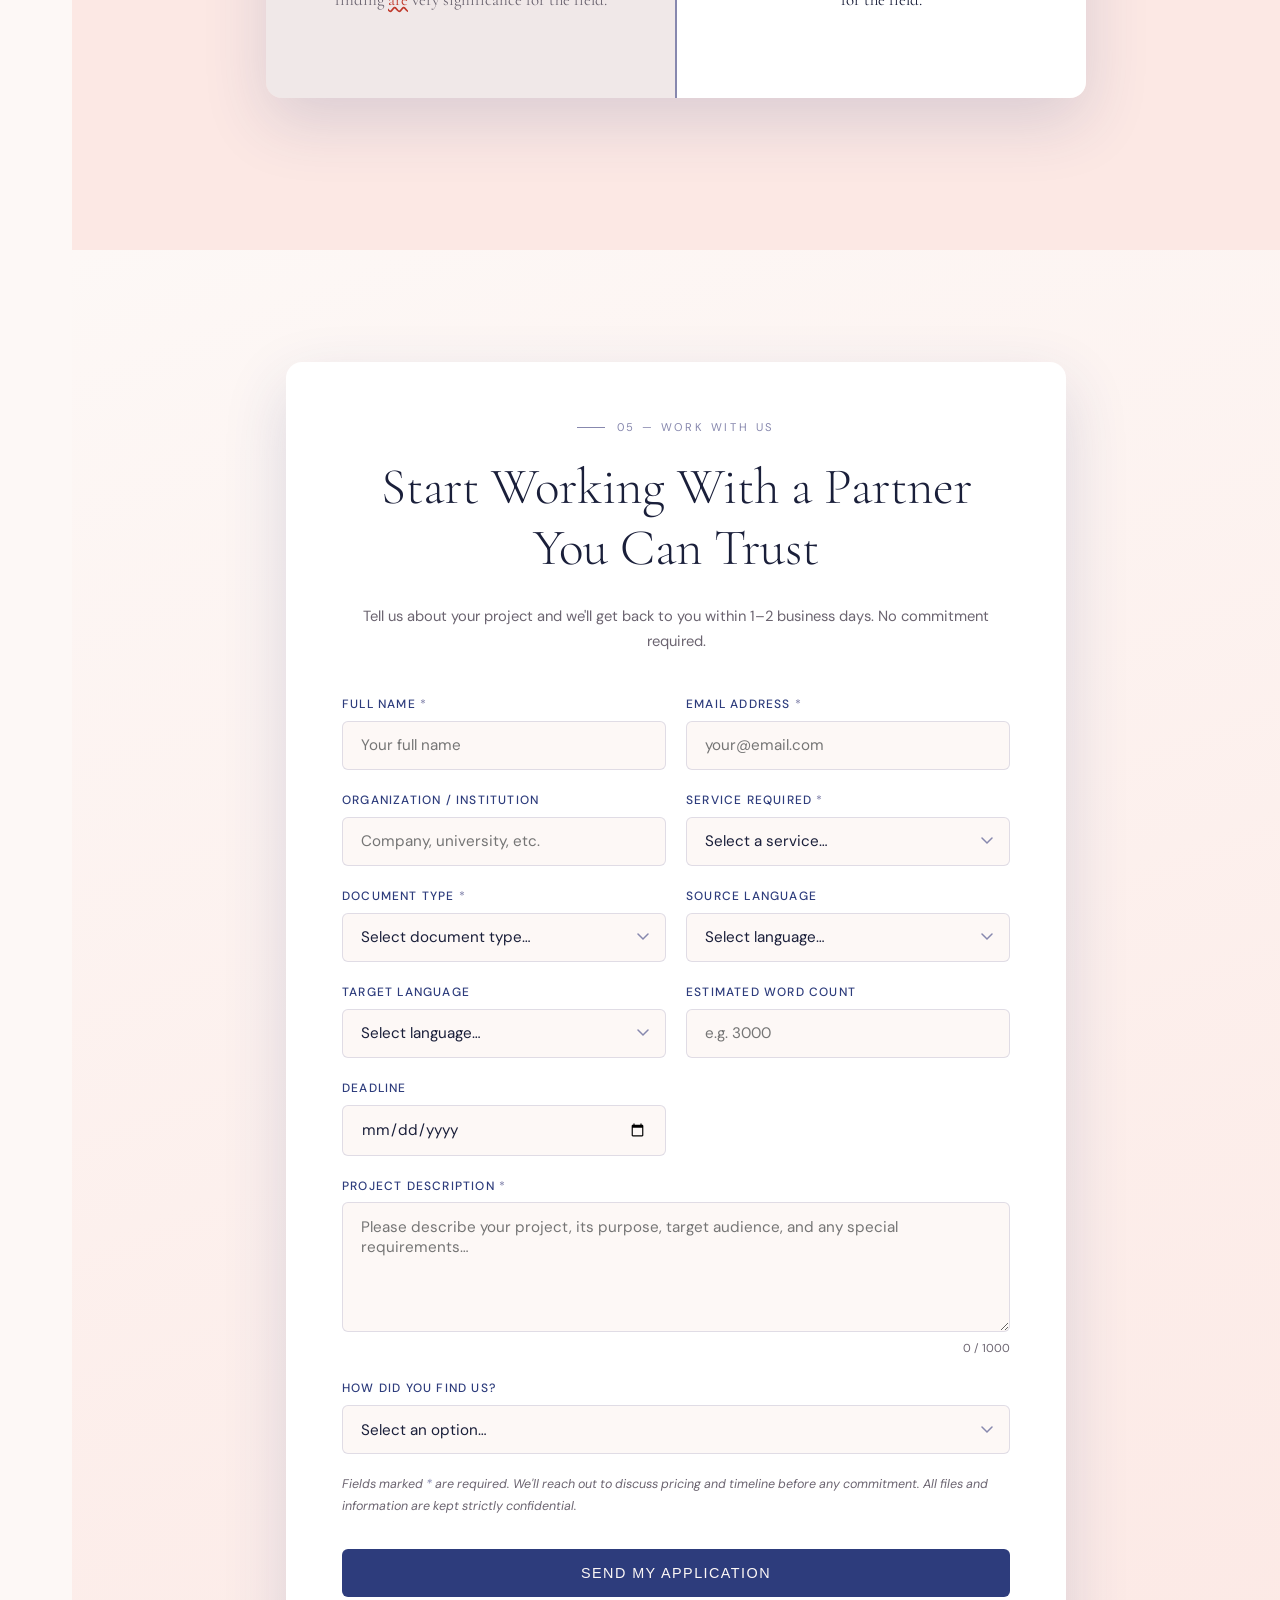
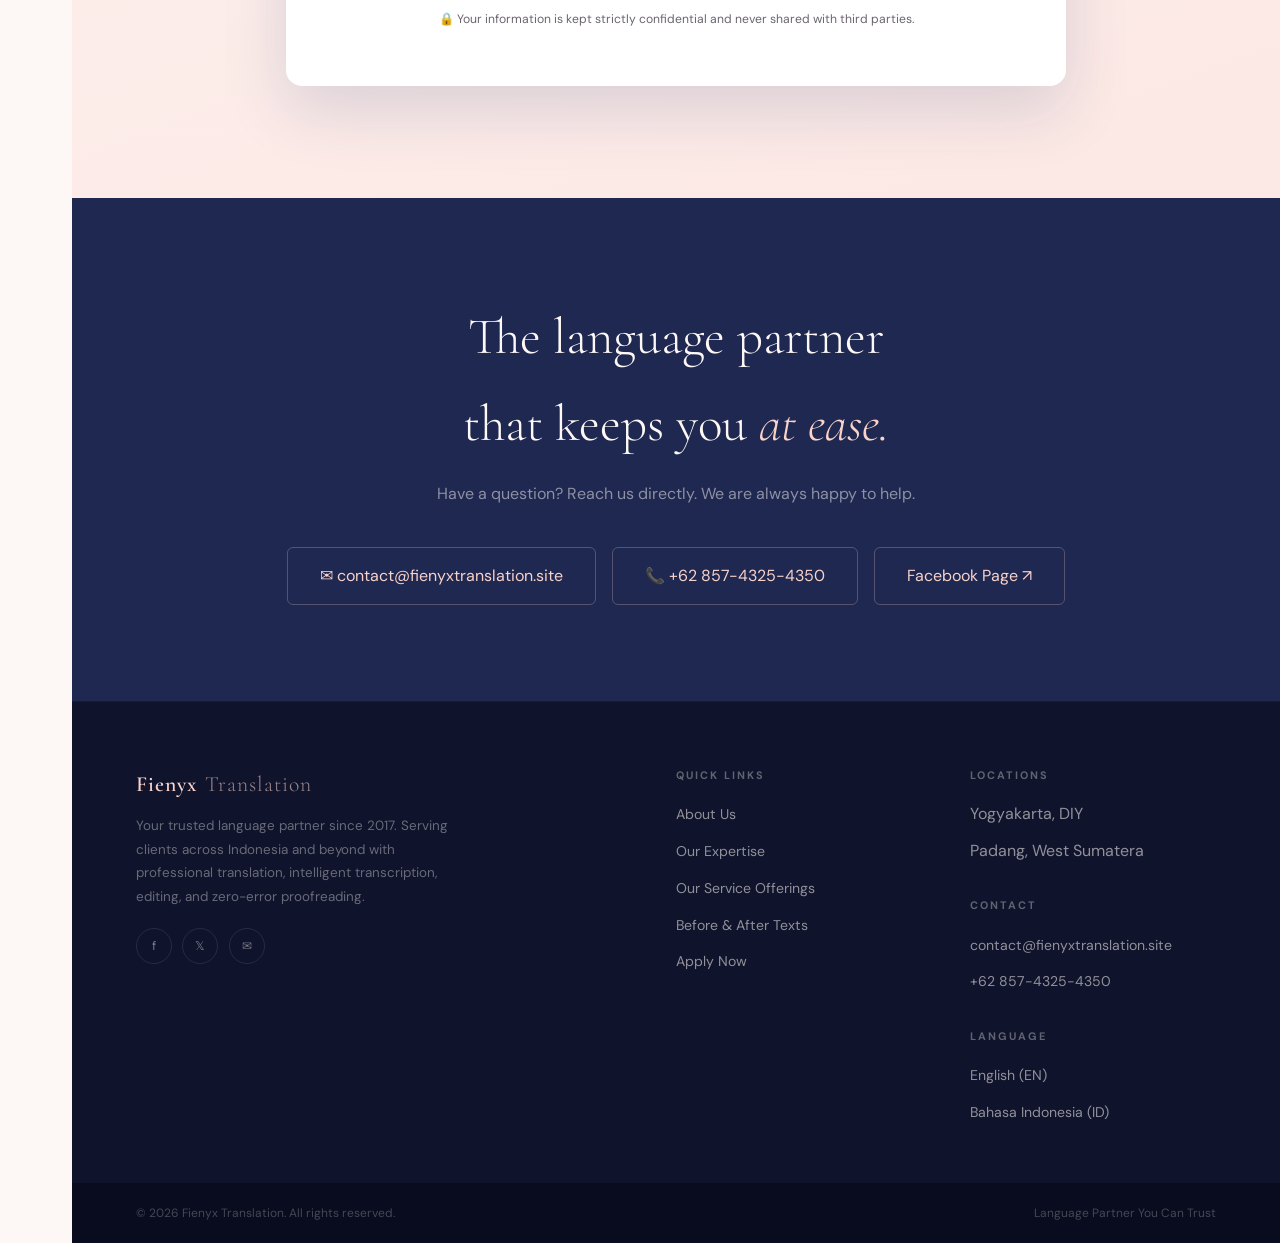
==== commit de568a7d: "Update index.html" ====
--- a/index.html
+++ b/index.html
@@ -102,31 +102,31 @@
 <nav id="sidebar" role="navigation" aria-label="Main navigation">
   <!-- Logo -->
   <a href="#hero" class="sidebar-logo" aria-label="Fienyx Translation — Home">
-    <div class="sidebar-logo-mark" aria-hidden="true">F</div>
-    <div class="sidebar-logo-text">Fienyx <span>Trans.</span></div>
+    <div class="sidebar-logo-mark" aria-hidden="true"><img src="/images/favicon-16x16.png" alt="Fienyx Logo"></div>
+    <div class="sidebar-logo-text">Fienyx <span>Translation</span></div>
   </a>
 
   <!-- Nav links -->
   <div class="sidebar-nav" role="list">
     <a href="#about" class="sidebar-link" role="listitem" data-tooltip="About Us">
       <span class="sidebar-link-icon" aria-hidden="true">◎</span>
-      <span class="sidebar-link-label">About</span>
+      <span class="sidebar-link-label">About Us</span>
     </a>
     <a href="#services" class="sidebar-link" role="listitem" data-tooltip="Our Expertise">
       <span class="sidebar-link-icon" aria-hidden="true">◈</span>
-      <span class="sidebar-link-label">Expertise</span>
+      <span class="sidebar-link-label">Our Expertise</span>
     </a>
     <a href="#offerings" class="sidebar-link" role="listitem" data-tooltip="Services">
       <span class="sidebar-link-icon" aria-hidden="true">◇</span>
-      <span class="sidebar-link-label">Services</span>
+      <span class="sidebar-link-label">Our Services</span>
     </a>
     <a href="#compare" class="sidebar-link" role="listitem" data-tooltip="Before & After">
       <span class="sidebar-link-icon" aria-hidden="true">⟨⟩</span>
-      <span class="sidebar-link-label">Before &amp; After</span>
+      <span class="sidebar-link-label">Comparison: Before &amp; After Teks</span>
     </a>
     <a href="#contact" class="sidebar-link" role="listitem" data-tooltip="Contact">
       <span class="sidebar-link-icon" aria-hidden="true">✉</span>
-      <span class="sidebar-link-label">Contact</span>
+      <span class="sidebar-link-label">Our Contact</span>
     </a>
   </div>
 
@@ -286,31 +286,31 @@
       <div class="service-icon" aria-hidden="true"><div class="service-icon" aria-hidden="true"><img src="/images/Fienyx - Icon Academic.png" alt="Academic Text"></div></div>
       <h3>Academic Texts</h3>
       <p>Journal articles, abstracts, dissertations, theses, manuscripts, technical reports, and working papers, translated, edited, and proofread to the standard your institution demands.</p>
-      <span class="service-tag">High Stakes</span>
+      <span class="service-tag">#High Stakes</span><span class="service-tag">#AcademicIntegrity</span><span class="service-tag">#PeerReviewReady</span><span class="service-tag">#ScholarlyPrecision</span>
     </div>
     <div class="service-card reveal" style="transition-delay:.08s">
       <div class="service-icon" aria-hidden="true"><div class="service-icon" aria-hidden="true"><img src="/images/Fienyx - Icon Brand.png" alt="Brand"></div></div>
       <h3>Advertising &amp; Publications</h3>
       <p>Brochures, company profiles, flyers, and advertising copy, localized to resonate with your target audience and preserve the voice your brand has worked hard to build.</p>
-      <span class="service-tag">Brand Voice</span>
+      <span class="service-tag">Brand Voice</span><span class="service-tag">#BrandVoice</span><span class="service-tag">#CulturalResonance</span><span class="service-tag">#MarketLocalization</span>
     </div>
     <div class="service-card reveal" style="transition-delay:.16s">
       <div class="service-icon" aria-hidden="true"><div class="service-icon" aria-hidden="true"><img src="/images/Fienyx - Icon Story.png" alt="Fiction"></div></div>
       <h3>Published Books</h3>
       <p>Textbooks, student workbooks, fiction, and non-fiction, translated faithfully with the readability that readers expect. Specialized support for academic journals and indie authors.</p>
-      <span class="service-tag">Creative</span>
+      <span class="service-tag">#Creative</span><span class="service-tag">#LiteraryFaithfulness</span><span class="service-tag">#ReaderEngagement</span><span class="service-tag">#IndieAuthorSupport</span>
     </div>
     <div class="service-card reveal" style="transition-delay:.24s">
       <div class="service-icon" aria-hidden="true"><div class="service-icon" aria-hidden="true"><img src="/images/Fienyx - Icon Law.png" alt="Law"></div></div>
       <h3>Legal Documents</h3>
       <p>Contracts, agreements, patents, licenses, wills, and official forms, precision translated where a single mistranslation carries real legal consequence. No room for error.</p>
-      <span class="service-tag">Verified Accuracy</span>
+      <span class="service-tag">#VerifiedAccuracy</span><span class="service-tag">#ZeroError</span><span class="service-tag">#LegalReliability</span><span class="service-tag">#ConfidentialHandling</span>
     </div>
     <div class="service-card reveal" style="transition-delay:.32s">
       <div class="service-icon" aria-hidden="true"><div class="service-icon" aria-hidden="true"><img src="/images/Fienyx - Icon Transcript.png" alt="Academic Text"></div></div>
       <h3>Intelligent Transcription</h3>
       <p>Time-stamped, speaker-identified transcripts from audio and video files, human-audited and optimized for SEO, database use, or accessibility. SRT/VTT captioning available.</p>
-      <span class="service-tag">2026 Standard</span>
+      <span class="service-tag">#2026Standard</span><span class="service-tag">#SEOfriendly</span><span class="service-tag">#HumanAudited</span><span class="service-tag">#AccessibilityFirst</span>
     </div>
   </div>
 </section>
@@ -641,8 +641,8 @@
     <ul>
       <li><a href="#about">About Us</a></li>
       <li><a href="#services">Our Expertise</a></li>
-      <li><a href="#offerings">Service Offerings</a></li>
-      <li><a href="#compare">Before &amp; After</a></li>
+      <li><a href="#offerings">Our Service Offerings</a></li>
+      <li><a href="#compare">Before &amp; After Texts</a></li>
       <li><a href="#apply">Apply Now</a></li>
     </ul>
   </div>
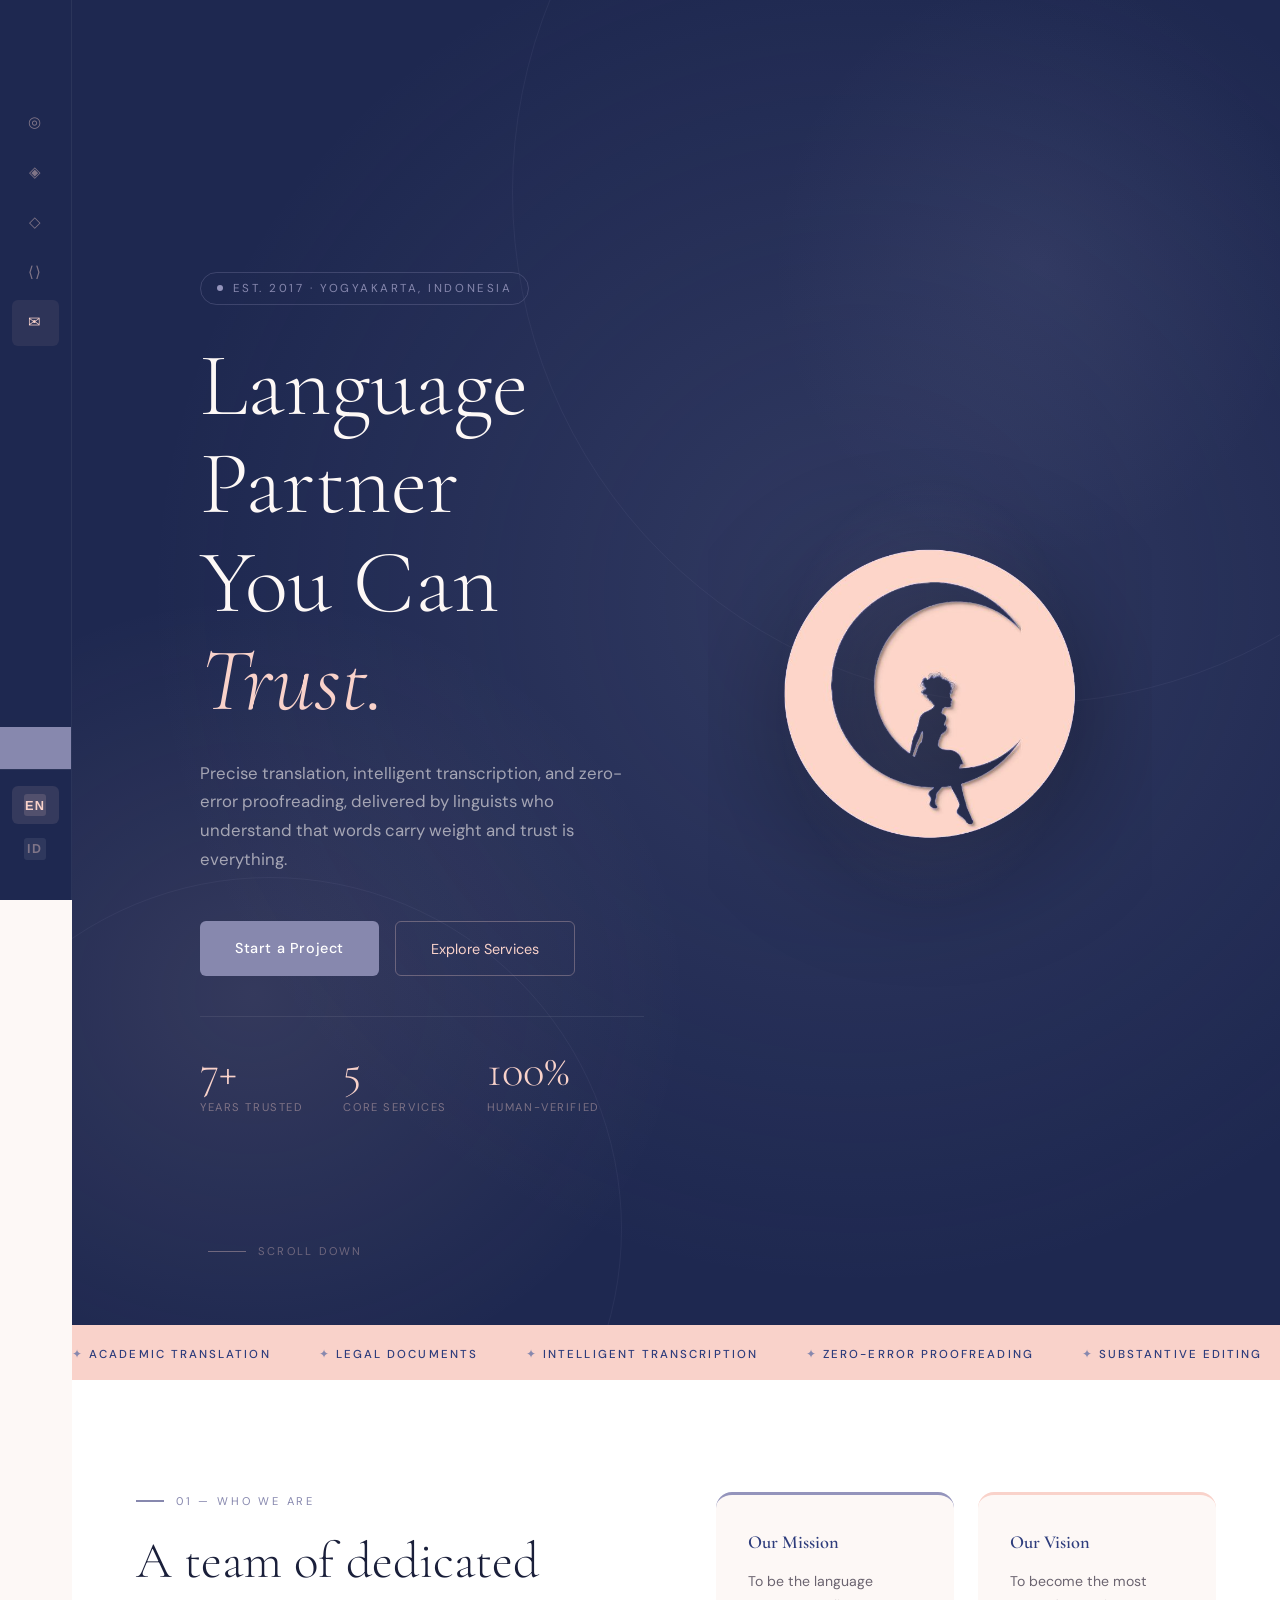
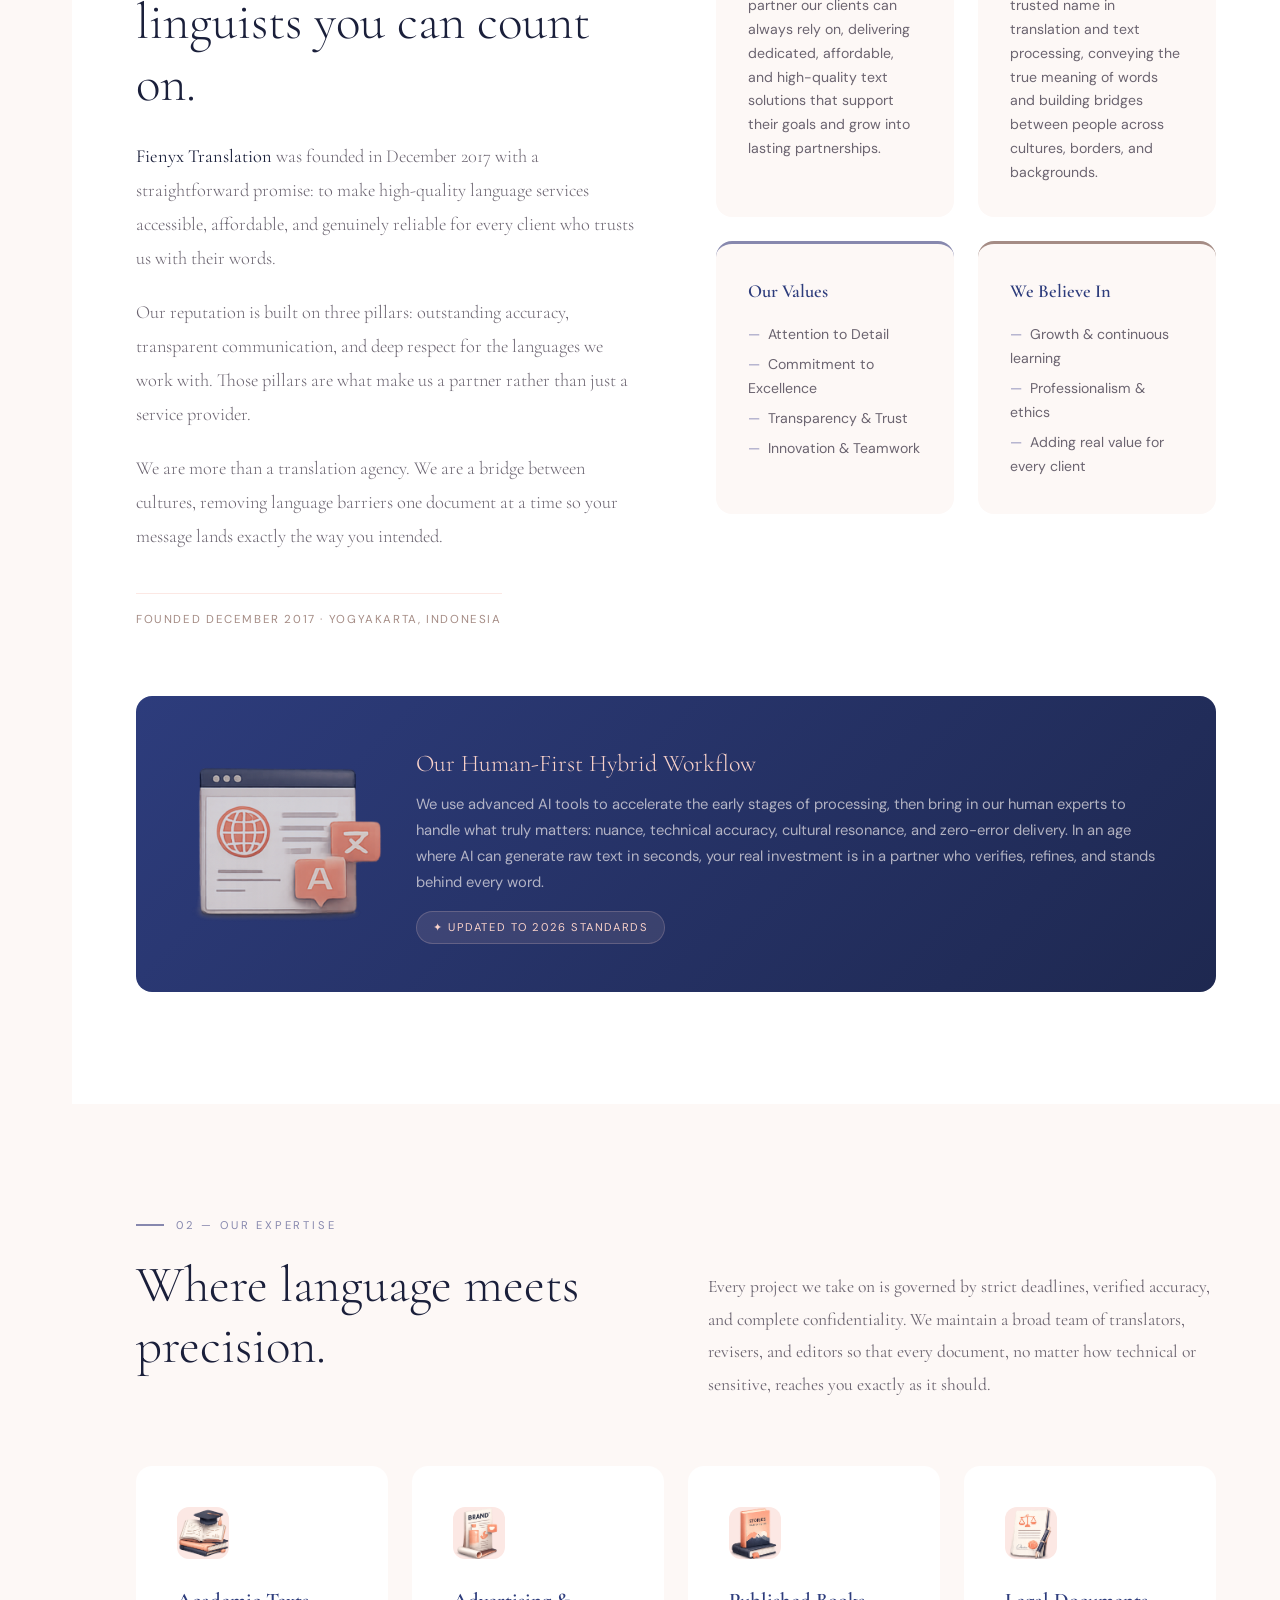
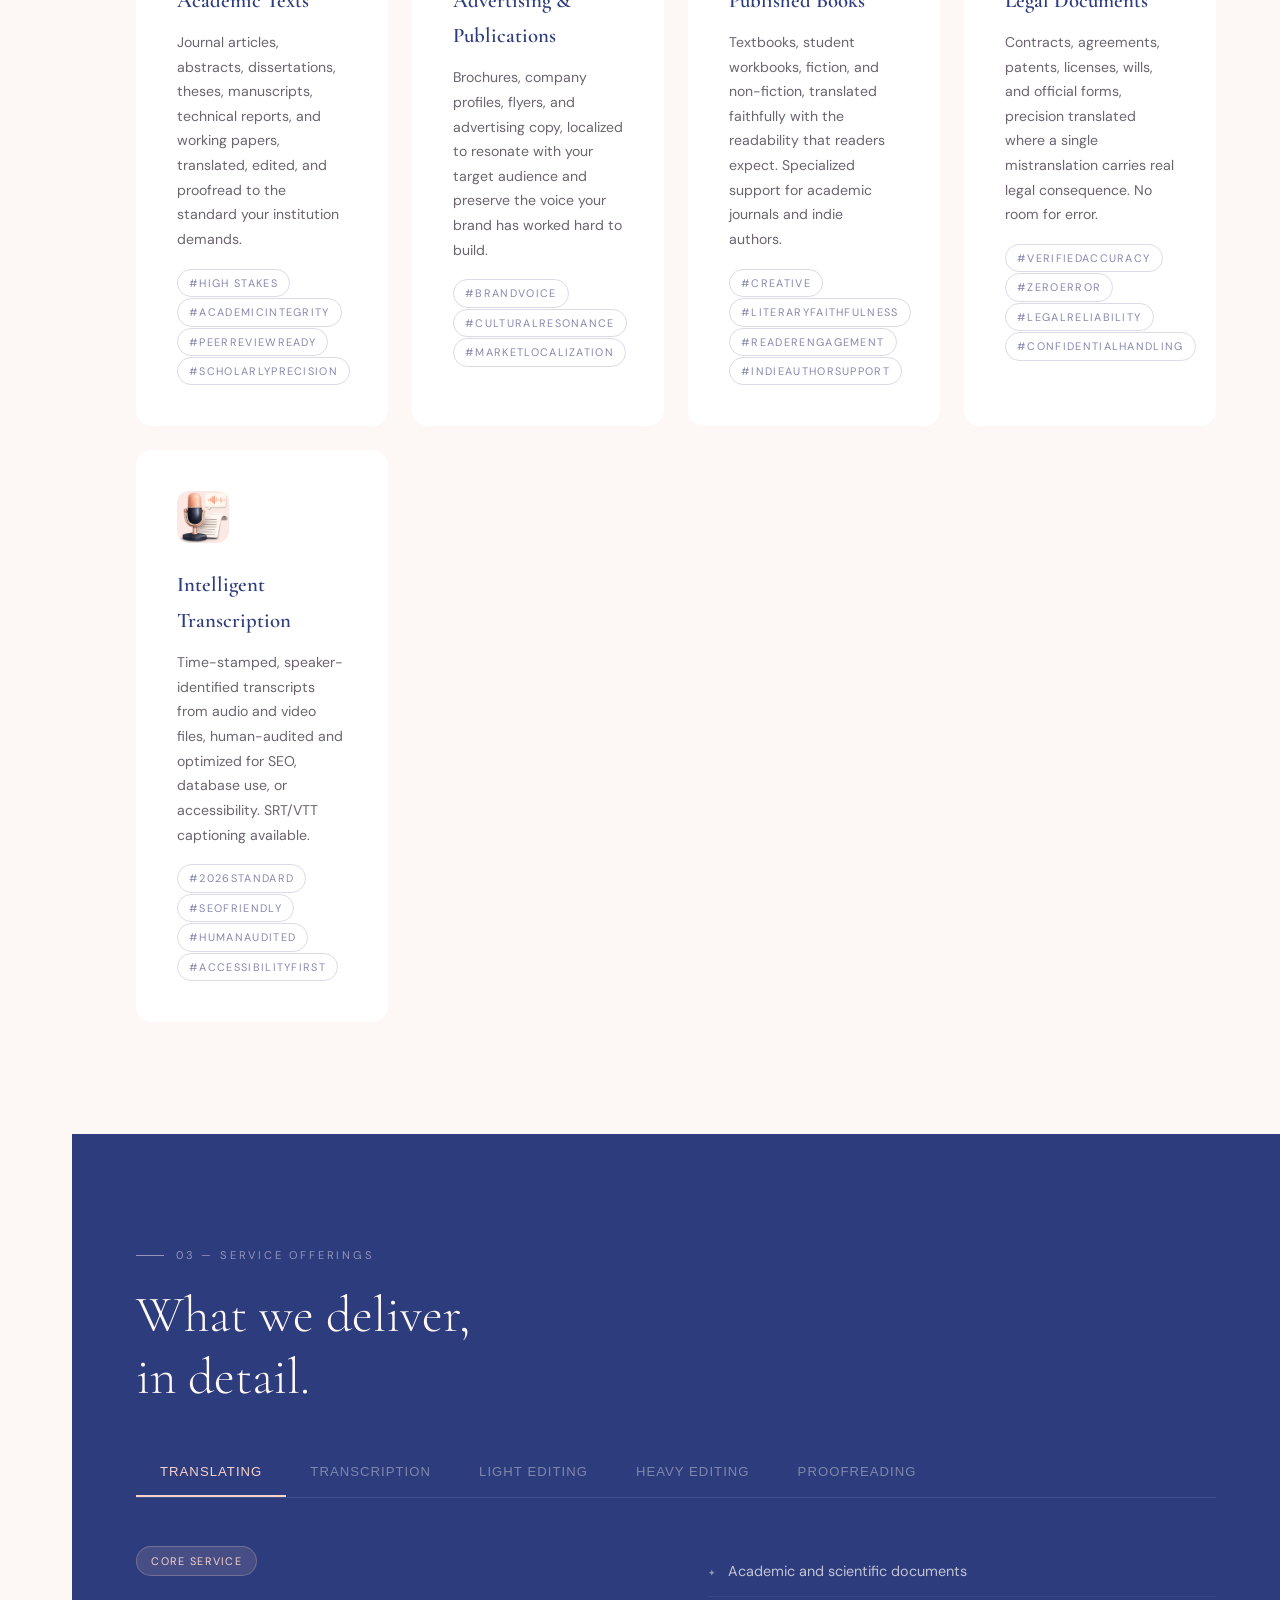
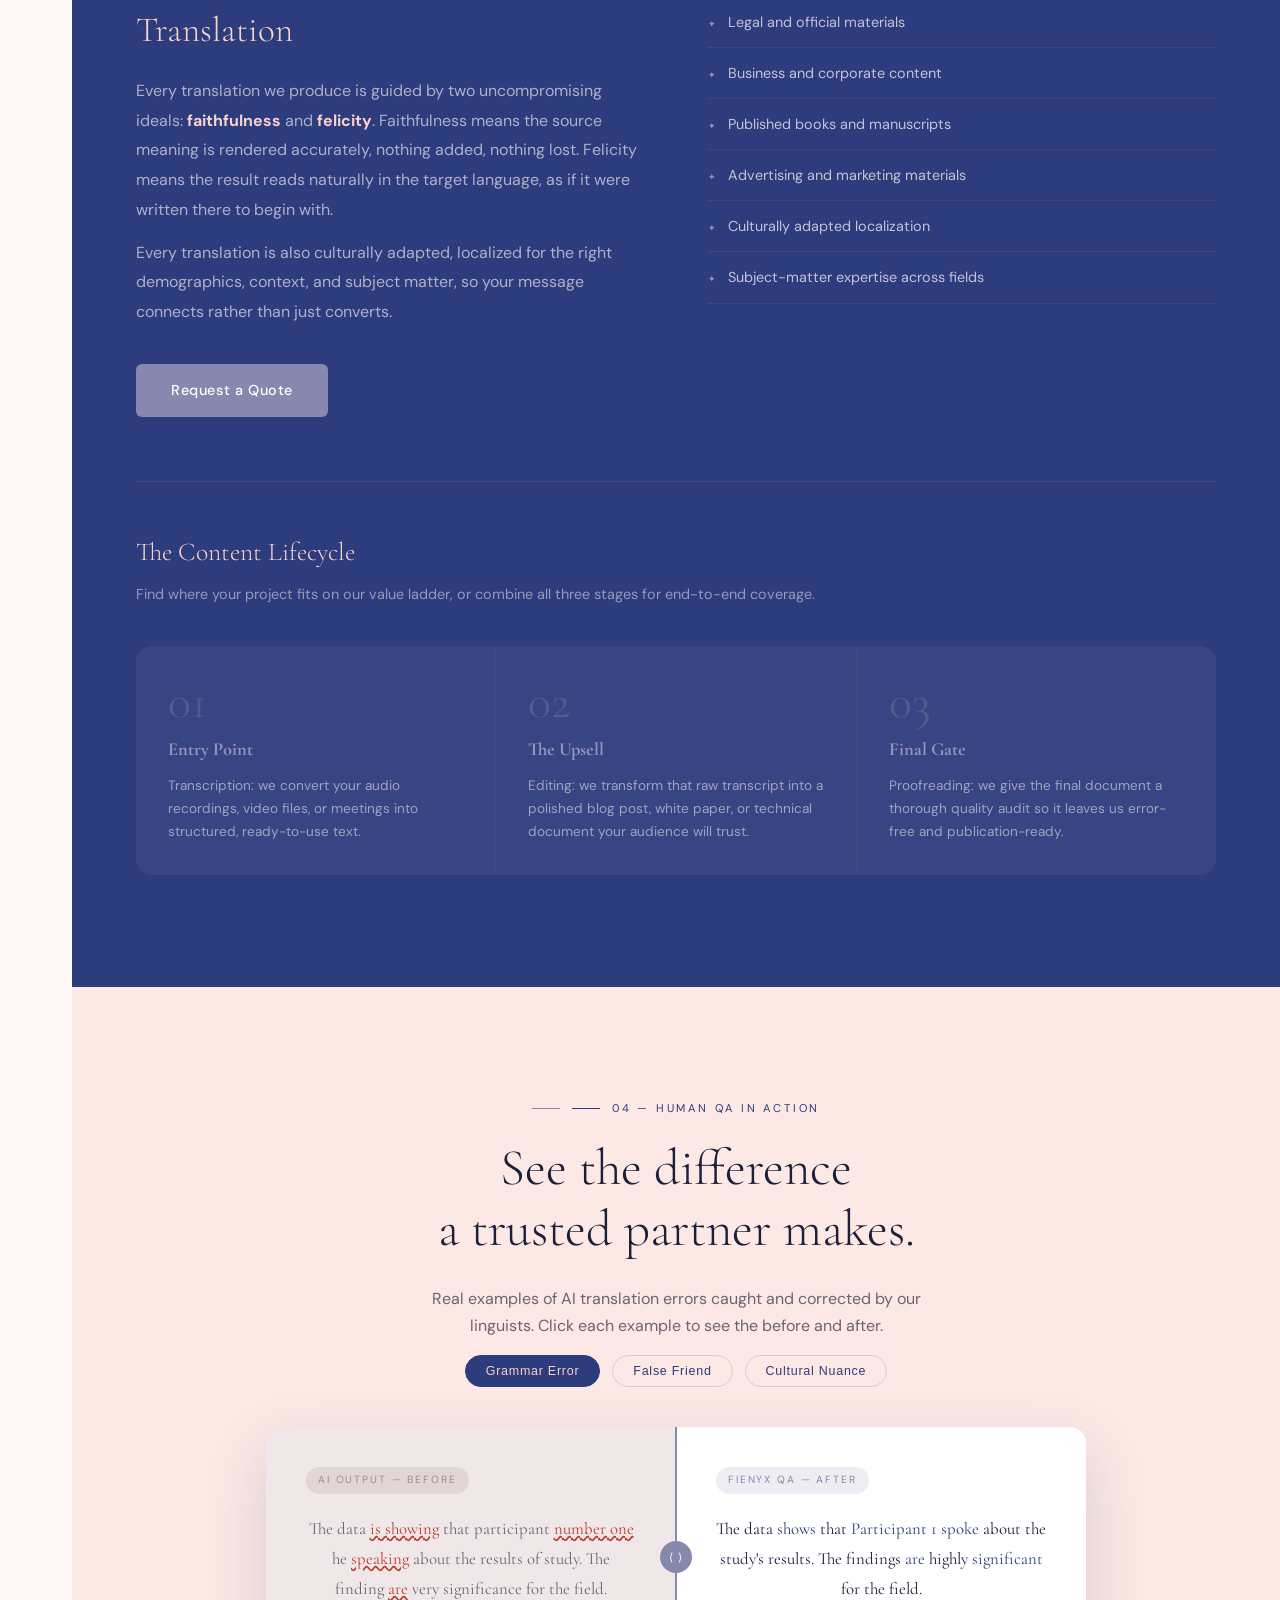
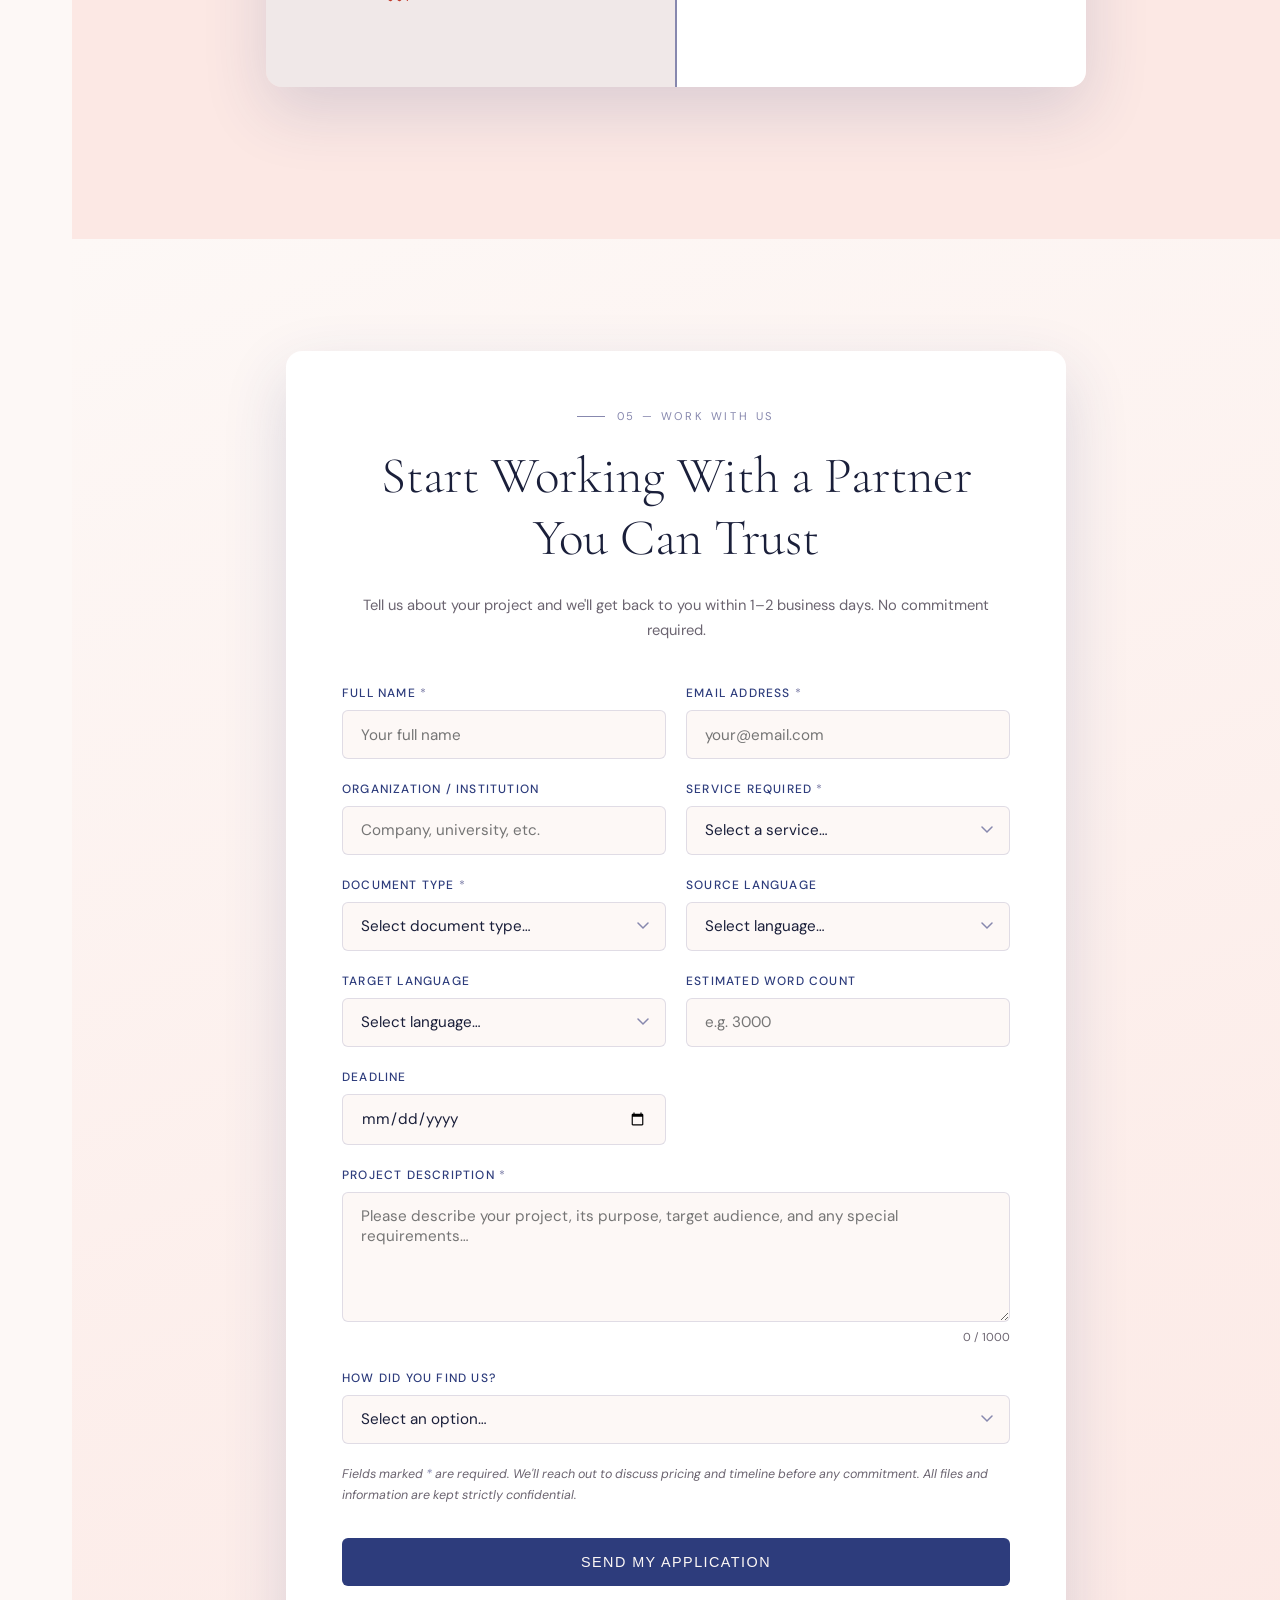
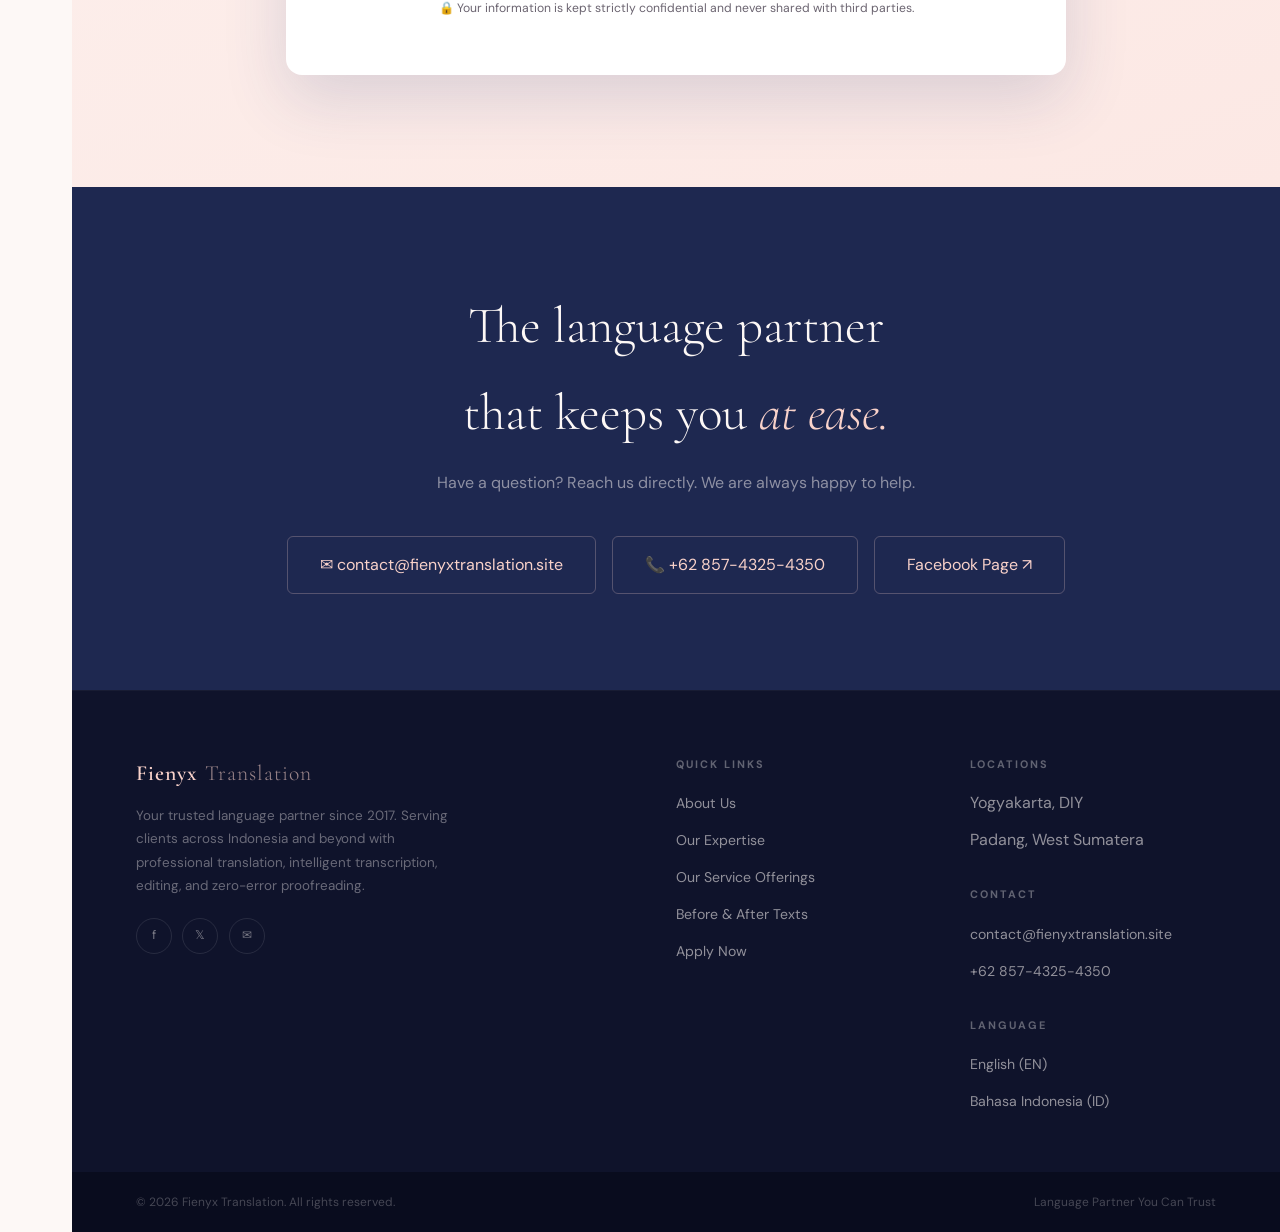
==== commit 542d5ba1: "Update index.html" ====
--- a/index.html
+++ b/index.html
@@ -122,7 +122,7 @@
     </a>
     <a href="#compare" class="sidebar-link" role="listitem" data-tooltip="Before & After">
       <span class="sidebar-link-icon" aria-hidden="true">⟨⟩</span>
-      <span class="sidebar-link-label">Comparison: Before &amp; After Teks</span>
+      <span class="sidebar-link-label">Before &amp; After Texts</span>
     </a>
     <a href="#contact" class="sidebar-link" role="listitem" data-tooltip="Contact">
       <span class="sidebar-link-icon" aria-hidden="true">✉</span>
@@ -283,31 +283,31 @@
   </div>
   <div class="services-grid">
     <div class="service-card reveal">
-      <div class="service-icon" aria-hidden="true"><div class="service-icon" aria-hidden="true"><img src="/images/Fienyx - Icon Academic.png" alt="Academic Text"></div></div>
+      <div class="service-icon" aria-hidden="true"><img src="/images/Fienyx - Icon Academic.png" alt="Academic Text"></div>
       <h3>Academic Texts</h3>
       <p>Journal articles, abstracts, dissertations, theses, manuscripts, technical reports, and working papers, translated, edited, and proofread to the standard your institution demands.</p>
       <span class="service-tag">#High Stakes</span><span class="service-tag">#AcademicIntegrity</span><span class="service-tag">#PeerReviewReady</span><span class="service-tag">#ScholarlyPrecision</span>
     </div>
     <div class="service-card reveal" style="transition-delay:.08s">
-      <div class="service-icon" aria-hidden="true"><div class="service-icon" aria-hidden="true"><img src="/images/Fienyx - Icon Brand.png" alt="Brand"></div></div>
+      <div class="service-icon" aria-hidden="true"><img src="/images/Fienyx - Icon Brand.png" alt="Brand"></div>
       <h3>Advertising &amp; Publications</h3>
       <p>Brochures, company profiles, flyers, and advertising copy, localized to resonate with your target audience and preserve the voice your brand has worked hard to build.</p>
-      <span class="service-tag">Brand Voice</span><span class="service-tag">#BrandVoice</span><span class="service-tag">#CulturalResonance</span><span class="service-tag">#MarketLocalization</span>
+      <span class="service-tag">#BrandVoice</span><span class="service-tag">#CulturalResonance</span><span class="service-tag">#MarketLocalization</span>
     </div>
     <div class="service-card reveal" style="transition-delay:.16s">
-      <div class="service-icon" aria-hidden="true"><div class="service-icon" aria-hidden="true"><img src="/images/Fienyx - Icon Story.png" alt="Fiction"></div></div>
+      <div class="service-icon" aria-hidden="true"><img src="/images/Fienyx - Icon Story.png" alt="Fiction"></div>
       <h3>Published Books</h3>
       <p>Textbooks, student workbooks, fiction, and non-fiction, translated faithfully with the readability that readers expect. Specialized support for academic journals and indie authors.</p>
       <span class="service-tag">#Creative</span><span class="service-tag">#LiteraryFaithfulness</span><span class="service-tag">#ReaderEngagement</span><span class="service-tag">#IndieAuthorSupport</span>
     </div>
     <div class="service-card reveal" style="transition-delay:.24s">
-      <div class="service-icon" aria-hidden="true"><div class="service-icon" aria-hidden="true"><img src="/images/Fienyx - Icon Law.png" alt="Law"></div></div>
+      <div class="service-icon" aria-hidden="true"><img src="/images/Fienyx - Icon Law.png" alt="Law"></div>
       <h3>Legal Documents</h3>
       <p>Contracts, agreements, patents, licenses, wills, and official forms, precision translated where a single mistranslation carries real legal consequence. No room for error.</p>
       <span class="service-tag">#VerifiedAccuracy</span><span class="service-tag">#ZeroError</span><span class="service-tag">#LegalReliability</span><span class="service-tag">#ConfidentialHandling</span>
     </div>
     <div class="service-card reveal" style="transition-delay:.32s">
-      <div class="service-icon" aria-hidden="true"><div class="service-icon" aria-hidden="true"><img src="/images/Fienyx - Icon Transcript.png" alt="Academic Text"></div></div>
+      <div class="service-icon" aria-hidden="true"><img src="/images/Fienyx - Icon Transcript.png" alt="Academic Text"></div>
       <h3>Intelligent Transcription</h3>
       <p>Time-stamped, speaker-identified transcripts from audio and video files, human-audited and optimized for SEO, database use, or accessibility. SRT/VTT captioning available.</p>
       <span class="service-tag">#2026Standard</span><span class="service-tag">#SEOfriendly</span><span class="service-tag">#HumanAudited</span><span class="service-tag">#AccessibilityFirst</span>
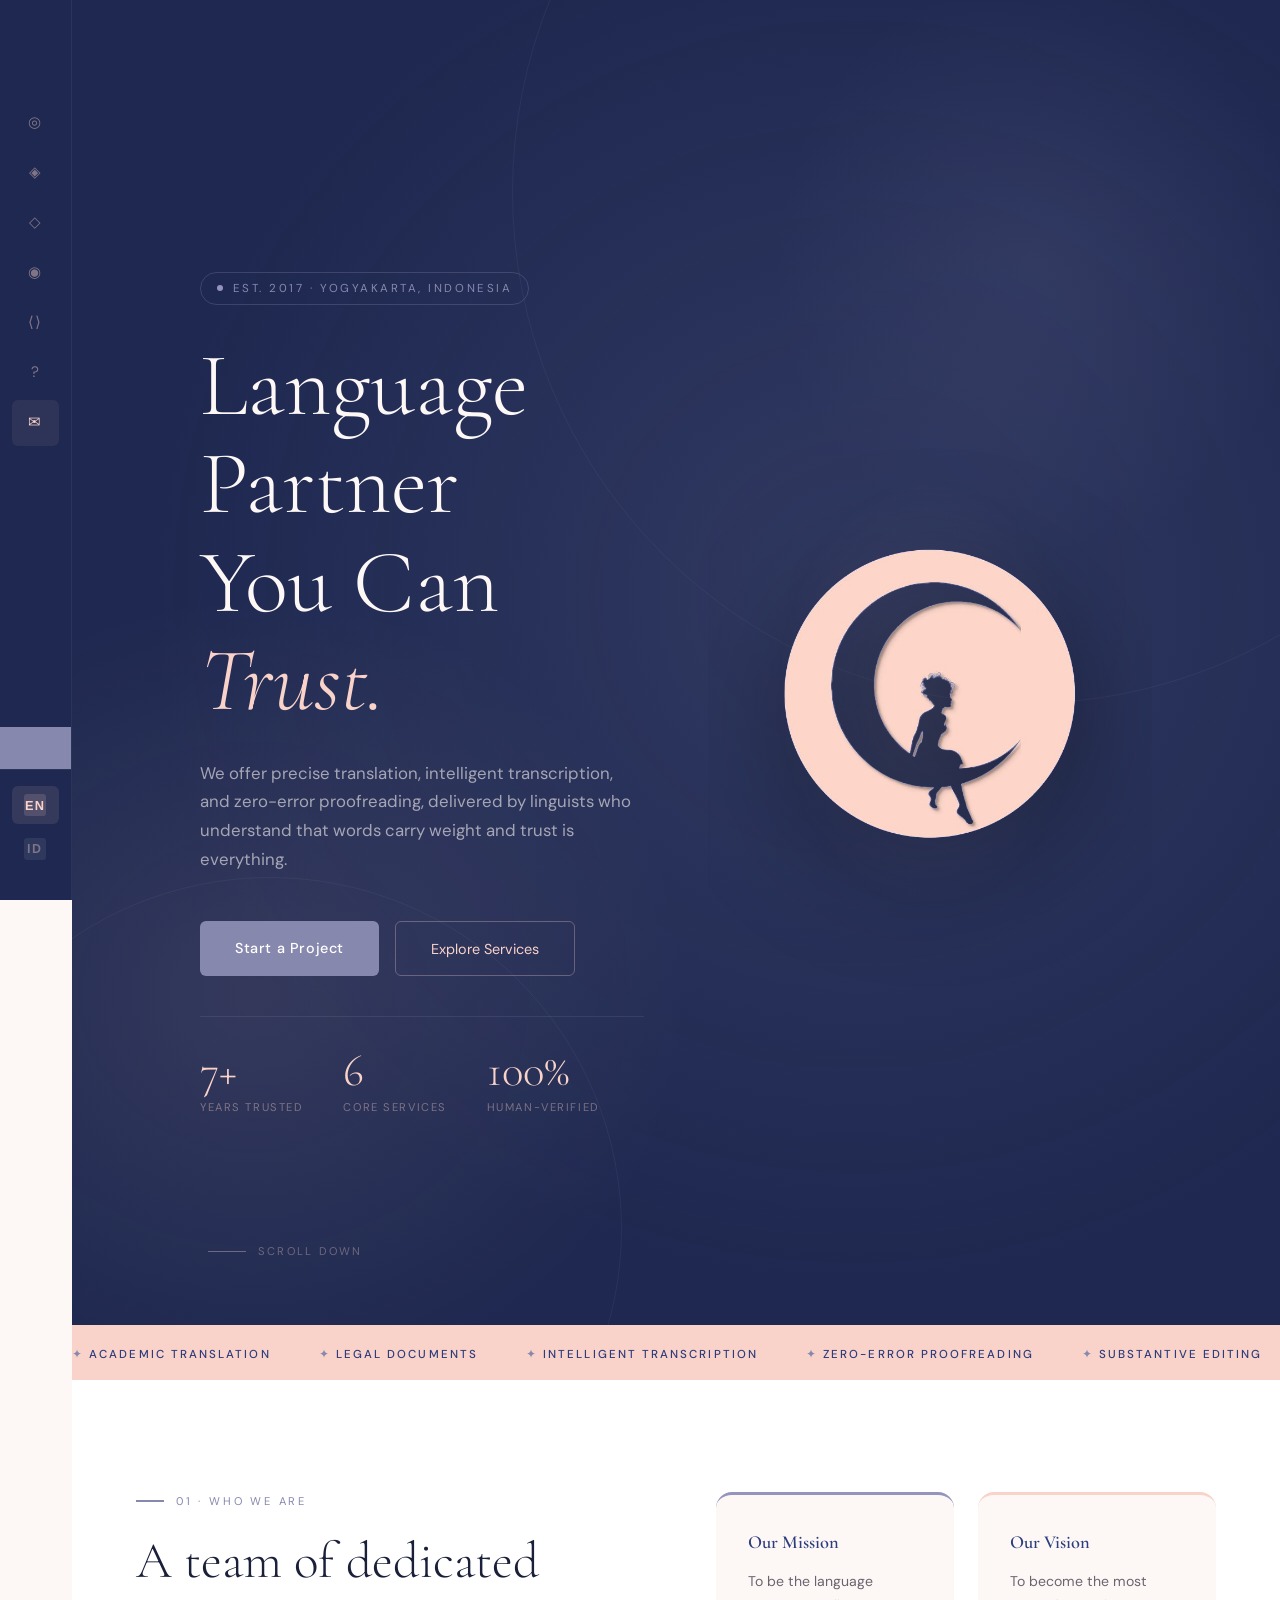
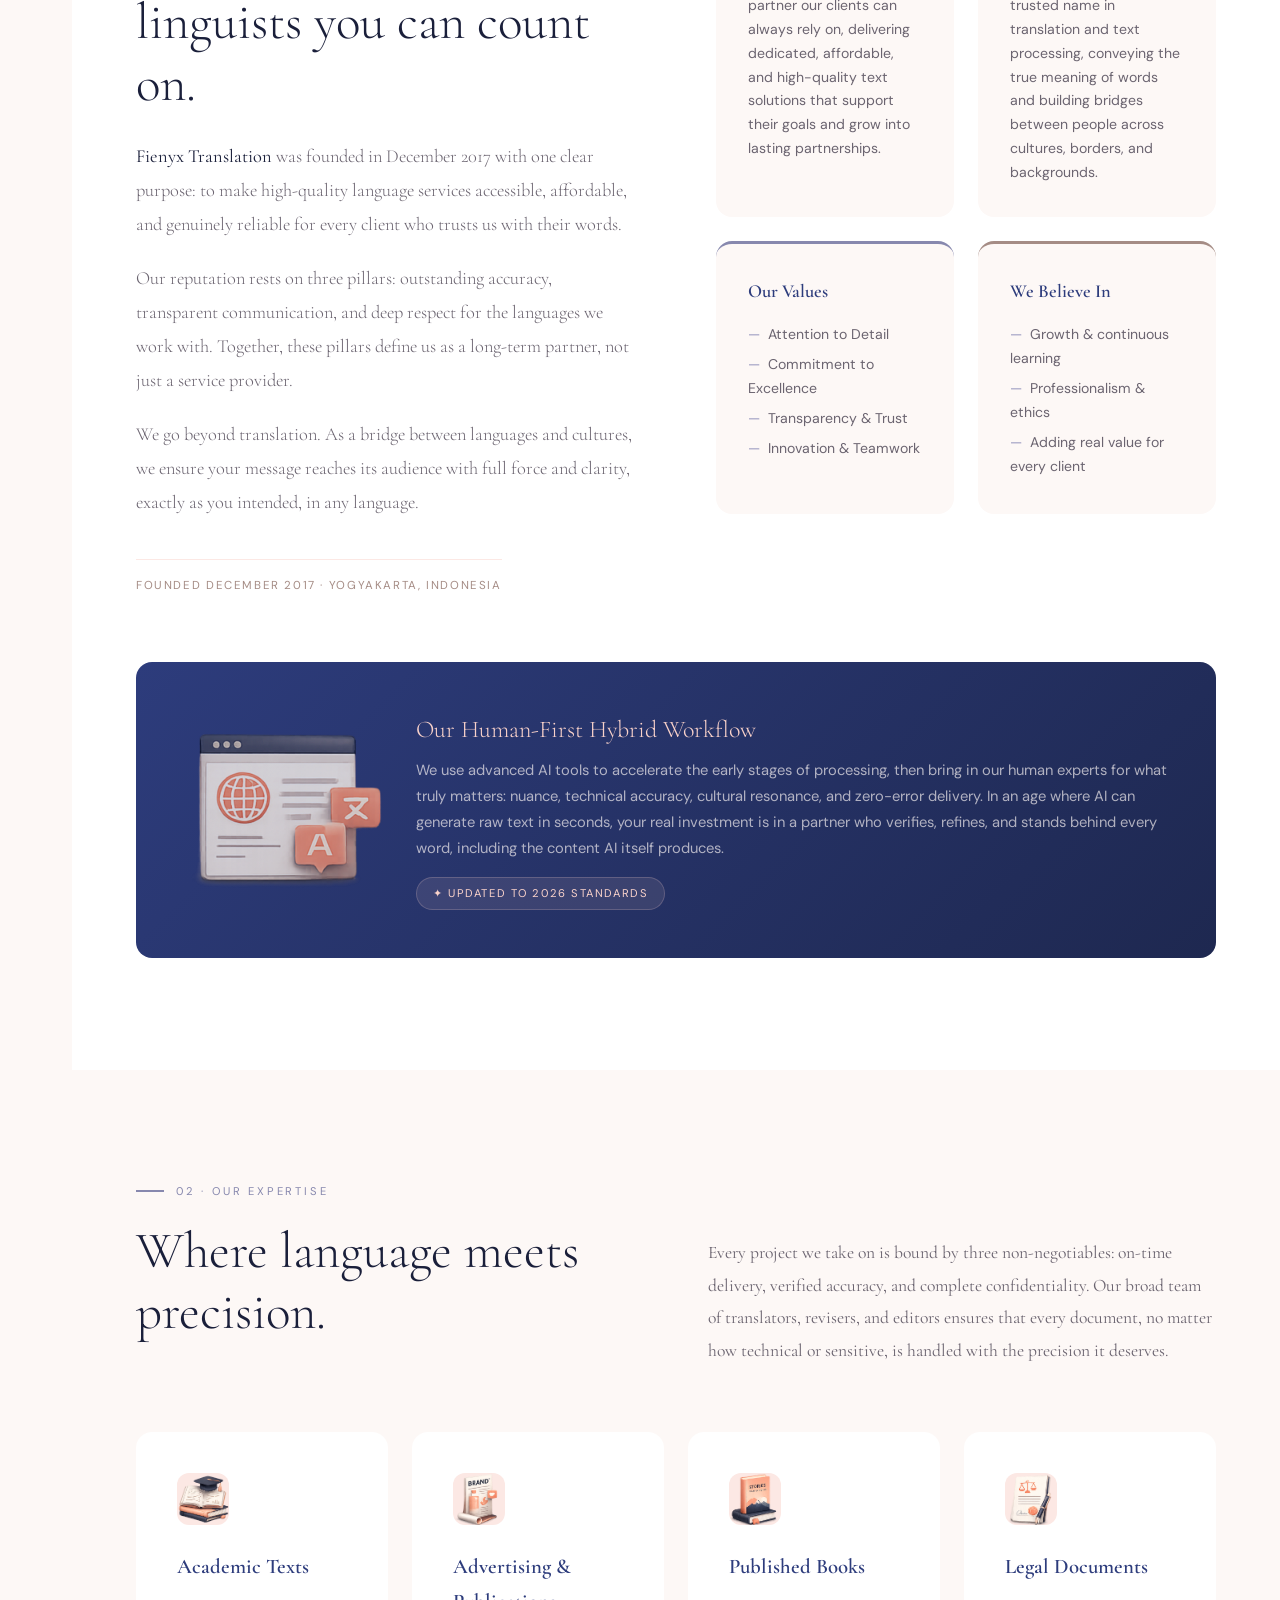
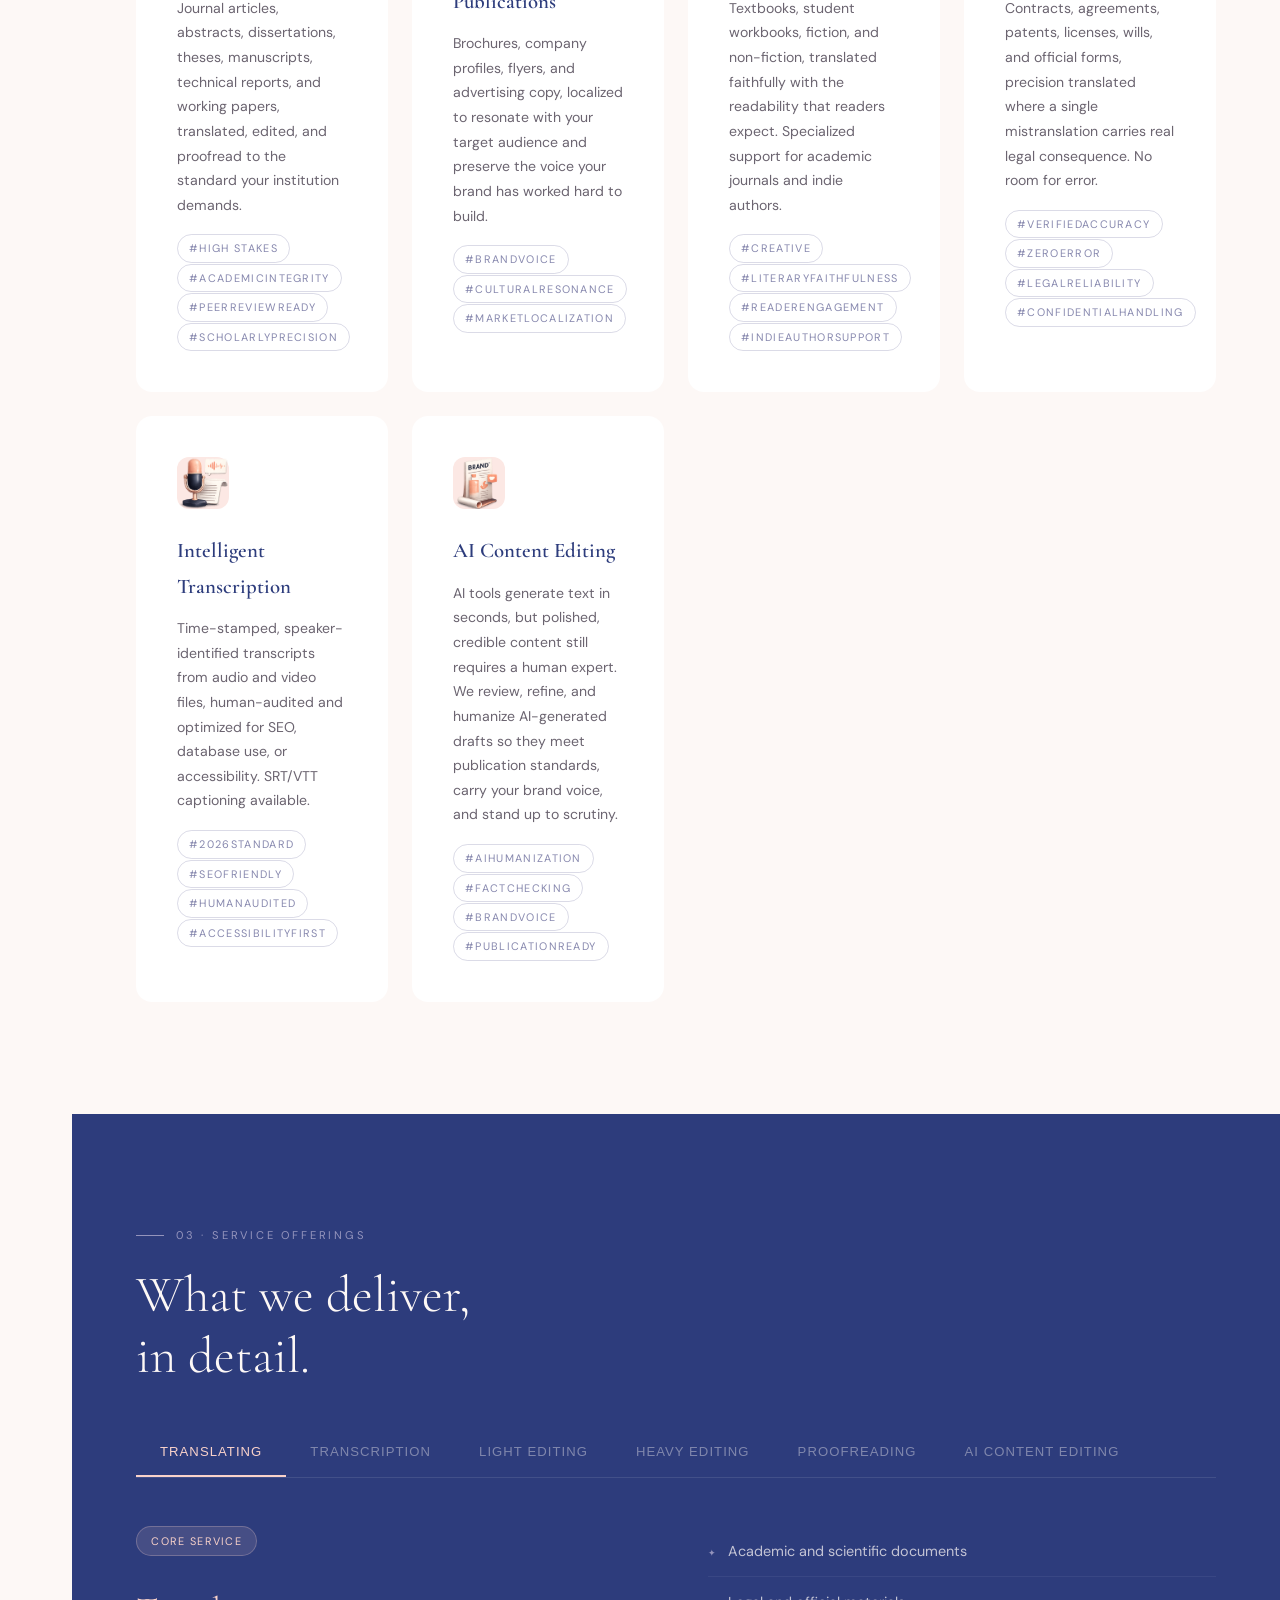
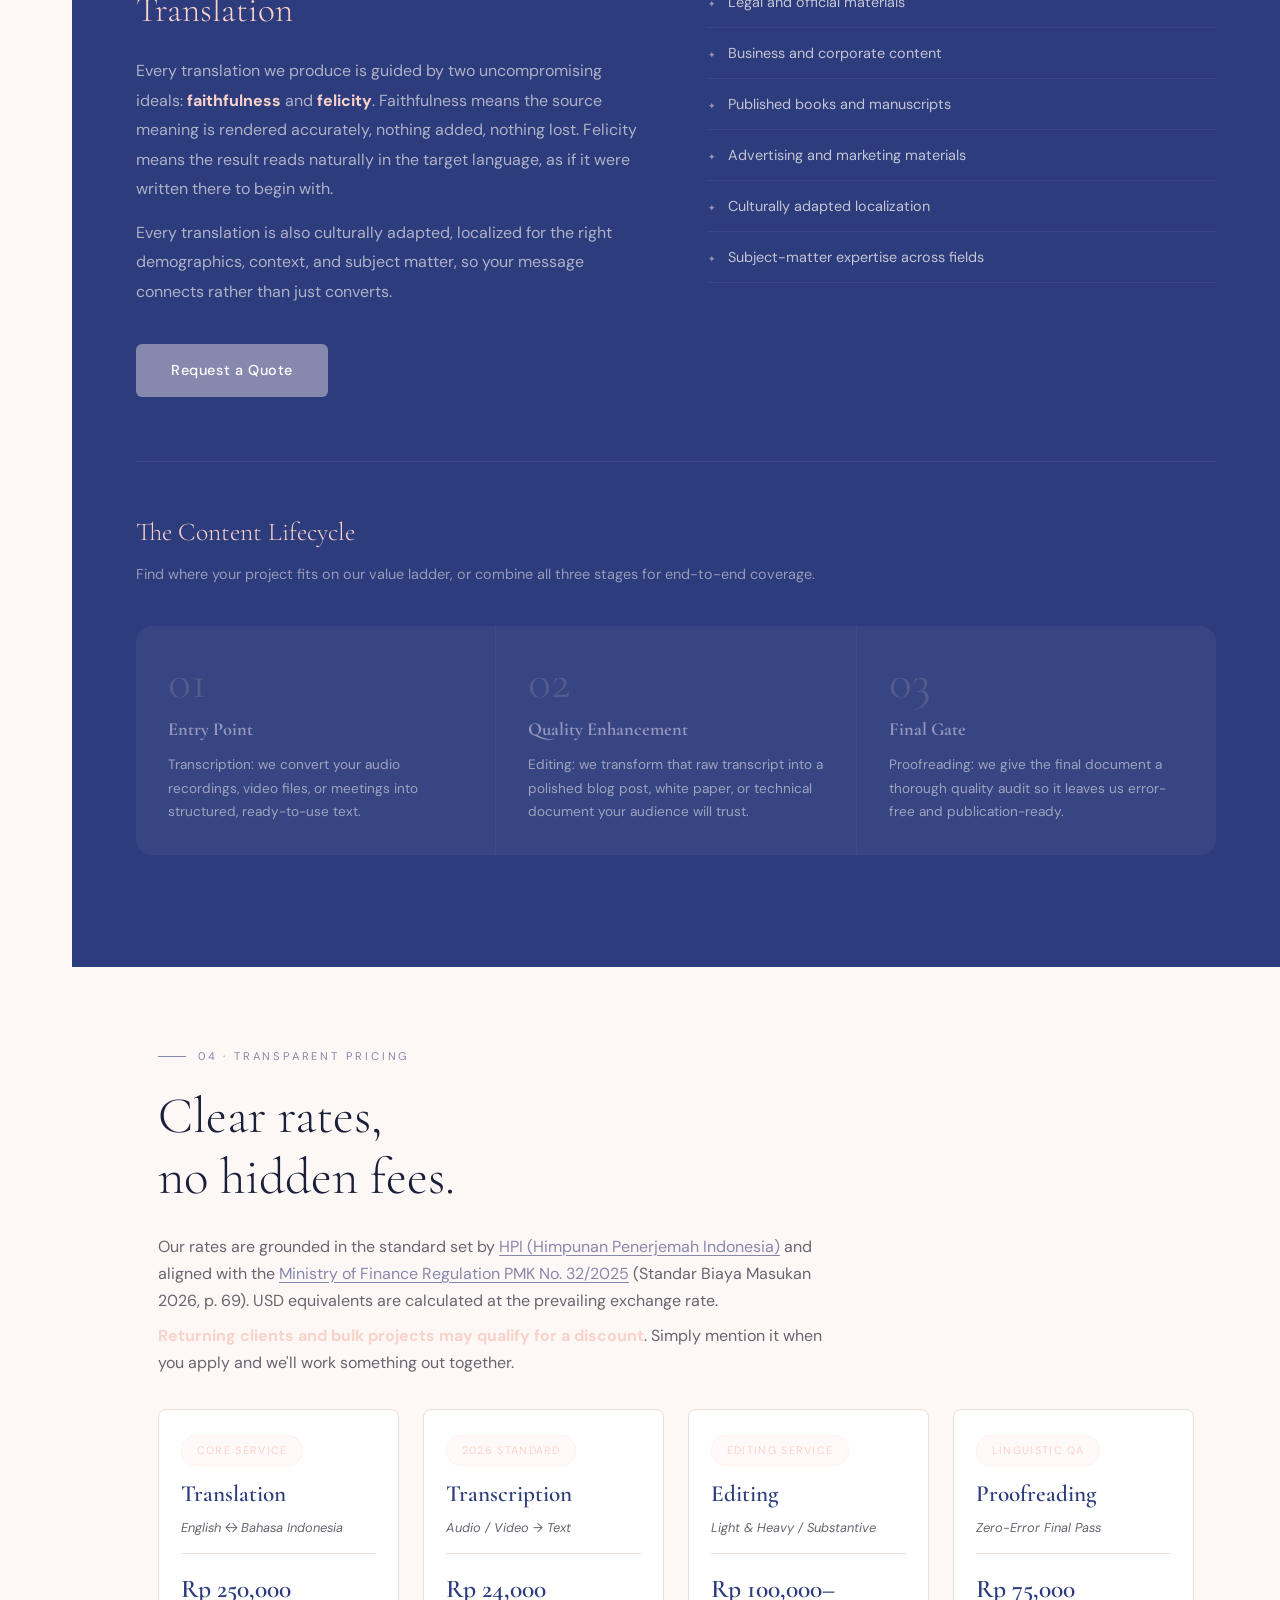
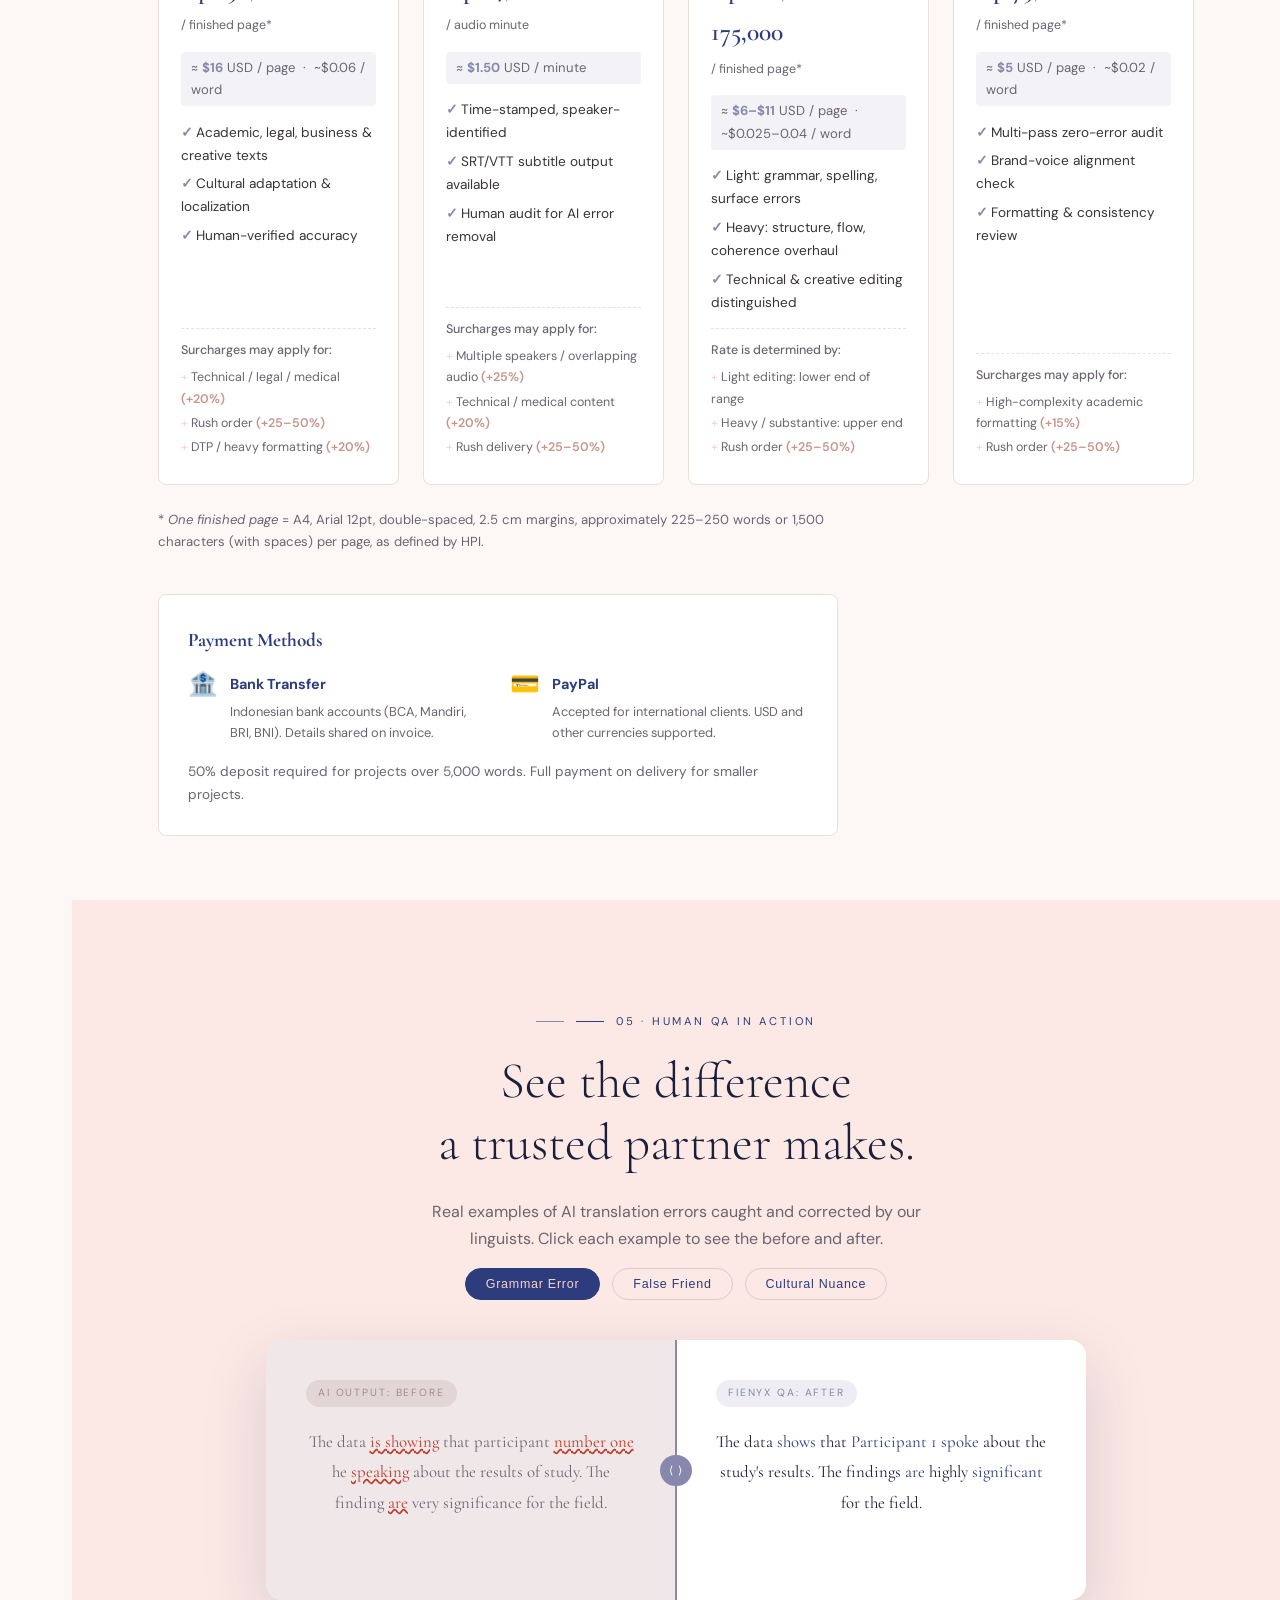
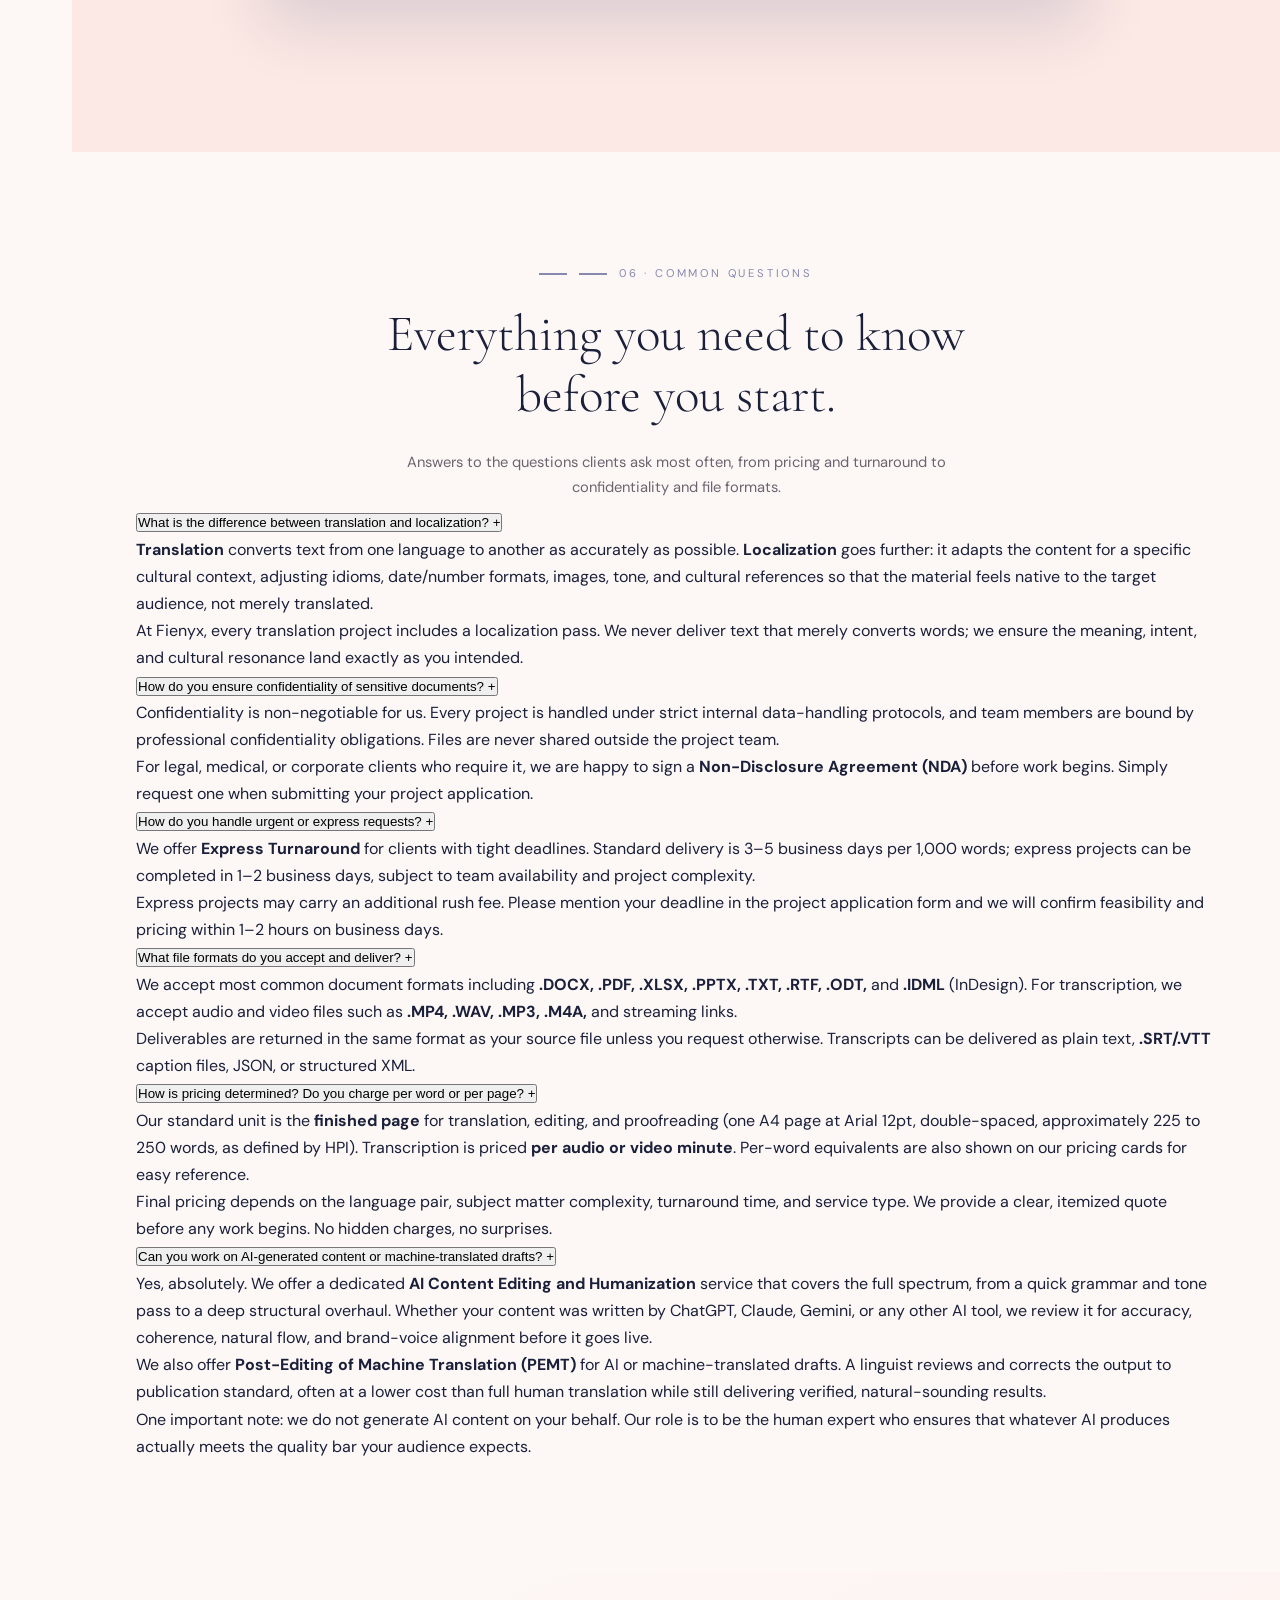
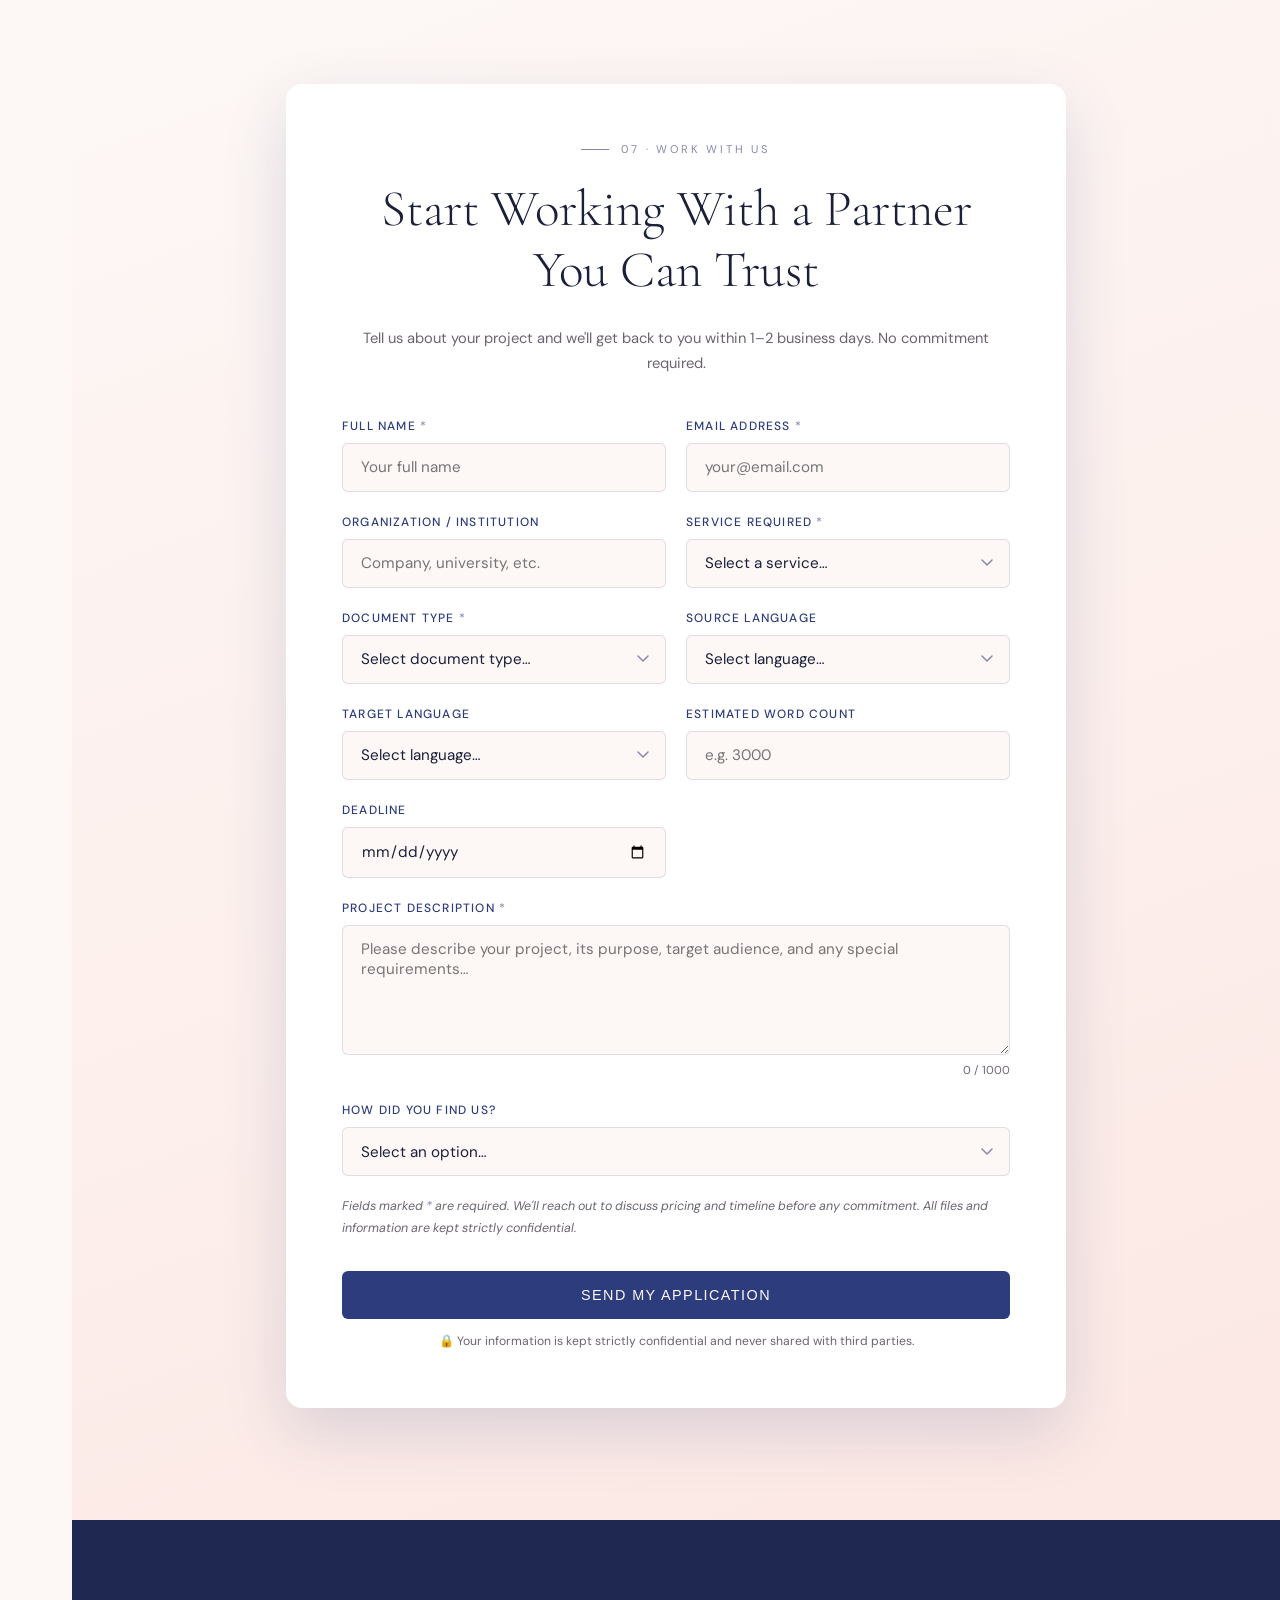
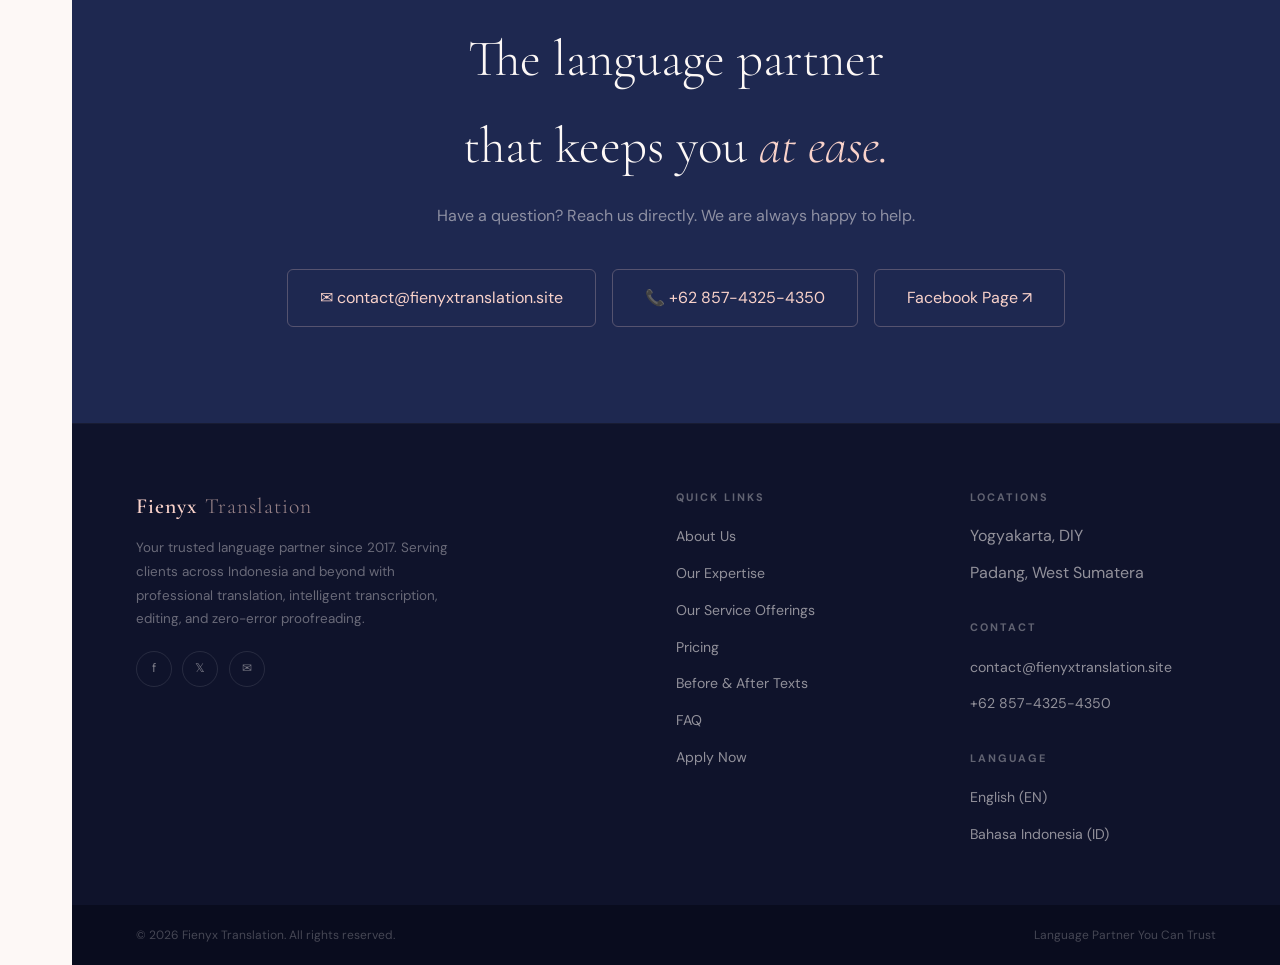
==== commit 3d8c9579: "Update index.html" ====
--- a/index.html
+++ b/index.html
@@ -5,7 +5,7 @@
   <meta name="viewport" content="width=device-width, initial-scale=1.0" />
 
   <!-- ===== PRIMARY SEO ===== -->
-  <title>Fienyx Translation — Language Partner You Can Trust | Yogyakarta</title>
+  <title>Fienyx Translation: Language Partner You Can Trust | Translation, Transcription, Editing | Yogyakarta</title>
   <meta name="description" content="Fienyx Translation is your trusted language partner for professional translation (EN↔ID), intelligent transcription, zero-error proofreading, and substantive editing. Human-verified accuracy since 2017. Based in Yogyakarta, Indonesia." />
   <meta name="keywords" content="translation service Indonesia, penerjemahan, proofreading, transcription, English Indonesian translation, academic translation, legal translation, Yogyakarta" />
   <meta name="author" content="Fienyx Translation" />
@@ -18,7 +18,7 @@
   <link rel="alternate" hreflang="x-default" href="https://fienyxtranslation.site/" />
 
   <!-- ===== OPEN GRAPH ===== -->
-  <meta property="og:title" content="Fienyx Translation — Language Partner You Can Trust" />
+  <meta property="og:title" content="Fienyx Translation: Language Partner You Can Trust" />
   <meta property="og:description" content="Professional translation, intelligent transcription, and zero-error proofreading, crafted with precision and delivered with care. Your trusted language partner since 2017." />
   <meta property="og:type" content="website" />
   <meta property="og:url" content="https://fienyxtranslation.site/" />
@@ -28,13 +28,13 @@
   <meta property="og:image" content="https://fienyxtranslation.site/images/og-image.jpg" />
   <meta property="og:image:width" content="1200" />
   <meta property="og:image:height" content="630" />
-  <meta property="og:image:alt" content="Fienyx Translation — Language Partner You Can Trust" />
+  <meta property="og:image:alt" content="Fienyx Translation: Language Partner You Can Trust" />
   -->
 
   <!-- ===== TWITTER CARD ===== -->
   <meta name="twitter:card" content="summary_large_image" />
   <meta name="twitter:site" content="@Fienyxtrans" />
-  <meta name="twitter:title" content="Fienyx Translation — Language Partner You Can Trust" />
+  <meta name="twitter:title" content="Fienyx Translation: Language Partner You Can Trust" />
   <meta name="twitter:description" content="Professional translation, intelligent transcription, and zero-error proofreading. Your trusted language partner since 2017." />
 
   <!-- ===== FAVICON ===== -->
@@ -75,6 +75,198 @@
     "inLanguage": ["en", "id"]
   }
   </script>
+
+  <!-- Pricing Section Styles -->
+  <style>
+  #pricing {
+    padding: 5rem 2rem 4rem;
+    max-width: 1100px;
+    margin: 0 auto;
+  }
+
+  .pricing-grid {
+    display: grid;
+    grid-template-columns: repeat(auto-fit, minmax(240px, 1fr));
+    gap: 1.5rem;
+    margin-top: 1rem;
+  }
+
+  .pricing-card {
+    background: var(--surface, #fff);
+    border: 1.5px solid var(--border, #e8e0da);
+    border-radius: 8px;
+    padding: 1.6rem 1.4rem;
+    display: flex;
+    flex-direction: column;
+    gap: 0.9rem;
+    transition: box-shadow 0.25s ease, border-color 0.25s ease;
+  }
+
+  .pricing-card:hover {
+    box-shadow: 0 6px 24px rgba(45,60,124,0.10);
+    border-color: var(--periwinkle, #8788ae);
+  }
+
+  .pricing-card-header h3 {
+    font-family: 'Cormorant Garamond', serif;
+    font-size: 1.45rem;
+    font-weight: 600;
+    color: var(--navy, #2d3c7c);
+    margin: 0 0 0.15rem;
+  }
+
+  .pricing-lang {
+    font-size: 0.8rem;
+    color: var(--muted, #888);
+    font-style: italic;
+    margin: 0;
+  }
+
+  .pricing-rate {
+    border-top: 1px solid var(--border, #e8e0da);
+    padding-top: 0.8rem;
+  }
+
+  .pricing-amount {
+    display: block;
+    font-family: 'Cormorant Garamond', serif;
+    font-size: 1.6rem;
+    font-weight: 600;
+    color: var(--navy, #2d3c7c);
+  }
+
+  .pricing-unit {
+    font-size: 0.78rem;
+    color: var(--muted, #888);
+  }
+
+  .pricing-usd {
+    font-size: 0.82rem;
+    color: var(--muted, #888);
+    background: rgba(138,140,174,0.10);
+    border-radius: 4px;
+    padding: 0.3rem 0.6rem;
+    display: inline-block;
+  }
+
+  .pricing-usd strong {
+    color: var(--periwinkle, #8788ae);
+  }
+
+  .pricing-includes {
+    list-style: none;
+    padding: 0;
+    margin: 0;
+    font-size: 0.85rem;
+    color: var(--body, #3a3334);
+    display: flex;
+    flex-direction: column;
+    gap: 0.35rem;
+  }
+
+  .pricing-includes li::before {
+    content: "✓ ";
+    color: var(--periwinkle, #8788ae);
+    font-weight: 700;
+  }
+
+  .pricing-surcharge {
+    border-top: 1px dashed var(--border, #e8e0da);
+    padding-top: 0.7rem;
+    font-size: 0.78rem;
+    color: var(--muted, #888);
+    margin-top: auto;
+  }
+
+  .pricing-surcharge p {
+    margin: 0 0 0.35rem;
+    font-weight: 500;
+  }
+
+  .pricing-surcharge ul {
+    list-style: none;
+    padding: 0;
+    margin: 0;
+    display: flex;
+    flex-direction: column;
+    gap: 0.2rem;
+  }
+
+  .pricing-surcharge li::before {
+    content: "+ ";
+    color: var(--blush, #f9d2ca);
+  }
+
+  .pricing-surcharge em {
+    font-style: normal;
+    color: var(--blush-dark, #c7958a);
+    font-weight: 600;
+  }
+
+  .pricing-footnote {
+    font-size: 0.82rem;
+    color: var(--muted, #888);
+    margin-top: 1.5rem;
+    max-width: 680px;
+  }
+
+  .pricing-payment {
+    margin-top: 2.5rem;
+    padding: 1.8rem;
+    background: var(--surface, #fff);
+    border: 1.5px solid var(--border, #e8e0da);
+    border-radius: 8px;
+    max-width: 680px;
+  }
+
+  .pricing-payment h4 {
+    font-family: 'Cormorant Garamond', serif;
+    font-size: 1.2rem;
+    color: var(--navy, #2d3c7c);
+    margin: 0 0 1rem;
+  }
+
+  .payment-methods {
+    display: flex;
+    flex-direction: column;
+    gap: 1rem;
+  }
+
+  @media (min-width: 600px) {
+    .payment-methods { flex-direction: row; gap: 1.5rem; }
+  }
+
+  .payment-method {
+    display: flex;
+    align-items: flex-start;
+    gap: 0.75rem;
+    flex: 1;
+  }
+
+  .payment-icon {
+    font-size: 1.5rem;
+    line-height: 1;
+    flex-shrink: 0;
+  }
+
+  .payment-method strong {
+    display: block;
+    font-size: 0.9rem;
+    color: var(--navy, #2d3c7c);
+    margin-bottom: 0.25rem;
+  }
+
+  .payment-method p {
+    font-size: 0.8rem;
+    color: var(--muted, #888);
+    margin: 0;
+  }
+
+  @media (max-width: 600px) {
+    .pricing-grid { grid-template-columns: 1fr; }
+    #pricing { padding: 3.5rem 1.25rem 3rem; }
+  }
+  </style>
 </head>
 <body>
 
@@ -101,7 +293,7 @@
 <!-- SIDEBAR NAV -->
 <nav id="sidebar" role="navigation" aria-label="Main navigation">
   <!-- Logo -->
-  <a href="#hero" class="sidebar-logo" aria-label="Fienyx Translation — Home">
+  <a href="#hero" class="sidebar-logo" aria-label="Fienyx Translation: Home">
     <div class="sidebar-logo-mark" aria-hidden="true"><img src="/images/favicon-16x16.png" alt="Fienyx Logo"></div>
     <div class="sidebar-logo-text">Fienyx <span>Translation</span></div>
   </a>
@@ -120,9 +312,17 @@
       <span class="sidebar-link-icon" aria-hidden="true">◇</span>
       <span class="sidebar-link-label">Our Services</span>
     </a>
+    <a href="#pricing" class="sidebar-link" role="listitem" data-tooltip="Pricing">
+      <span class="sidebar-link-icon" aria-hidden="true">◉</span>
+      <span class="sidebar-link-label">Pricing</span>
+    </a>
     <a href="#compare" class="sidebar-link" role="listitem" data-tooltip="Before & After">
       <span class="sidebar-link-icon" aria-hidden="true">⟨⟩</span>
       <span class="sidebar-link-label">Before &amp; After Texts</span>
+    </a>
+    <a href="#faq" class="sidebar-link" role="listitem" data-tooltip="FAQ">
+      <span class="sidebar-link-icon" aria-hidden="true">?</span>
+      <span class="sidebar-link-label">FAQ</span>
     </a>
     <a href="#contact" class="sidebar-link" role="listitem" data-tooltip="Contact">
       <span class="sidebar-link-icon" aria-hidden="true">✉</span>
@@ -163,7 +363,7 @@
         Language Partner<br>You Can <em>Trust.</em>
       </h1>
       <p class="hero-sub">
-        Precise translation, intelligent transcription, and zero-error proofreading, delivered by linguists who understand that words carry weight and trust is everything.
+        We offer precise translation, intelligent transcription, and zero-error proofreading, delivered by linguists who understand that words carry weight and trust is everything.
       </p>
       <div class="hero-actions">
         <a href="#apply" class="btn-primary">Start a Project</a>
@@ -175,7 +375,7 @@
           <div class="stat-label">Years Trusted</div>
         </div>
         <div class="stat-item">
-          <div class="stat-num">5</div>
+          <div class="stat-num">6</div>
           <div class="stat-label">Core Services</div>
         </div>
         <div class="stat-item">
@@ -201,6 +401,7 @@
     <span>Zero-Error Proofreading</span>
     <span>Substantive Editing</span>
     <span>Published Books</span>
+    <span>AI Content Editing</span>
     <span>Cultural Adaptation</span>
     <span>Human-Verified Accuracy</span>
     <span>Academic Translation</span>
@@ -209,6 +410,7 @@
     <span>Zero-Error Proofreading</span>
     <span>Substantive Editing</span>
     <span>Published Books</span>
+    <span>AI Content Editing</span>
     <span>Cultural Adaptation</span>
     <span>Human-Verified Accuracy</span>
   </div>
@@ -218,16 +420,16 @@
 <section id="about" aria-labelledby="about-heading">
   <div class="about-grid">
     <div class="about-intro reveal">
-      <div class="section-label">01 — Who We Are</div>
+      <div class="section-label">01 · Who We Are</div>
       <h2 id="about-heading" class="section-title">A team of dedicated linguists you can count on.</h2>
       <p>
-        <strong>Fienyx Translation</strong> was founded in December 2017 with a straightforward promise: to make high-quality language services accessible, affordable, and genuinely reliable for every client who trusts us with their words.
+        <strong>Fienyx Translation</strong> was founded in December 2017 with one clear purpose: to make high-quality language services accessible, affordable, and genuinely reliable for every client who trusts us with their words.
       </p>
       <p>
-        Our reputation is built on three pillars: outstanding accuracy, transparent communication, and deep respect for the languages we work with. Those pillars are what make us a partner rather than just a service provider.
+        Our reputation rests on three pillars: outstanding accuracy, transparent communication, and deep respect for the languages we work with. Together, these pillars define us as a long-term partner, not just a service provider.
       </p>
       <p>
-        We are more than a translation agency. We are a bridge between cultures, removing language barriers one document at a time so your message lands exactly the way you intended.
+        We go beyond translation. As a bridge between languages and cultures, we ensure your message reaches its audience with full force and clarity, exactly as you intended, in any language.
       </p>
       <span class="about-tag">Founded December 2017 · Yogyakarta, Indonesia</span>
     </div>
@@ -264,7 +466,7 @@
     <div class="workflow-icon" aria-hidden="true"><img src="/images/Fienyx - Icon.png" alt="Translation" width="200" height="200"></div>
     <div>
       <h3>Our Human-First Hybrid Workflow</h3>
-      <p>We use advanced AI tools to accelerate the early stages of processing, then bring in our human experts to handle what truly matters: nuance, technical accuracy, cultural resonance, and zero-error delivery. In an age where AI can generate raw text in seconds, your real investment is in a partner who verifies, refines, and stands behind every word.</p>
+      <p>We use advanced AI tools to accelerate the early stages of processing, then bring in our human experts for what truly matters: nuance, technical accuracy, cultural resonance, and zero-error delivery. In an age where AI can generate raw text in seconds, your real investment is in a partner who verifies, refines, and stands behind every word, including the content AI itself produces.</p>
       <div class="workflow-badge">✦ Updated to 2026 Standards</div>
     </div>
   </div>
@@ -274,11 +476,11 @@
 <section id="services" aria-labelledby="services-heading">
   <div class="services-intro">
     <div class="reveal">
-      <div class="section-label">02 — Our Expertise</div>
+      <div class="section-label">02 · Our Expertise</div>
       <h2 id="services-heading" class="section-title">Where language meets precision.</h2>
     </div>
     <p class="services-lead reveal" style="transition-delay:.1s">
-      Every project we take on is governed by strict deadlines, verified accuracy, and complete confidentiality. We maintain a broad team of translators, revisers, and editors so that every document, no matter how technical or sensitive, reaches you exactly as it should.
+      Every project we take on is bound by three non-negotiables: on-time delivery, verified accuracy, and complete confidentiality. Our broad team of translators, revisers, and editors ensures that every document, no matter how technical or sensitive, is handled with the precision it deserves.
     </p>
   </div>
   <div class="services-grid">
@@ -312,13 +514,19 @@
       <p>Time-stamped, speaker-identified transcripts from audio and video files, human-audited and optimized for SEO, database use, or accessibility. SRT/VTT captioning available.</p>
       <span class="service-tag">#2026Standard</span><span class="service-tag">#SEOfriendly</span><span class="service-tag">#HumanAudited</span><span class="service-tag">#AccessibilityFirst</span>
     </div>
+    <div class="service-card reveal" style="transition-delay:.40s">
+      <div class="service-icon" aria-hidden="true"><img src="/images/Fienyx - Icon Brand.png" alt="AI Content"></div>
+      <h3>AI Content Editing</h3>
+      <p>AI tools generate text in seconds, but polished, credible content still requires a human expert. We review, refine, and humanize AI-generated drafts so they meet publication standards, carry your brand voice, and stand up to scrutiny.</p>
+      <span class="service-tag">#AIHumanization</span><span class="service-tag">#FactChecking</span><span class="service-tag">#BrandVoice</span><span class="service-tag">#PublicationReady</span>
+    </div>
   </div>
 </section>
 
 <!-- OFFERINGS (TABS) -->
 <section id="offerings" aria-labelledby="offerings-heading">
   <div class="reveal">
-    <div class="section-label">03 — Service Offerings</div>
+    <div class="section-label">03 · Service Offerings</div>
     <h2 id="offerings-heading" class="section-title">What we deliver,<br>in detail.</h2>
   </div>
 
@@ -328,6 +536,7 @@
     <button class="tab-btn" data-tab="light-editing" role="tab" aria-selected="false" aria-controls="tab-light-editing" id="btn-light-editing">Light Editing</button>
     <button class="tab-btn" data-tab="heavy-editing" role="tab" aria-selected="false" aria-controls="tab-heavy-editing" id="btn-heavy-editing">Heavy Editing</button>
     <button class="tab-btn" data-tab="proofreading" role="tab" aria-selected="false" aria-controls="tab-proofreading" id="btn-proofreading">Proofreading</button>
+    <button class="tab-btn" data-tab="ai-editing" role="tab" aria-selected="false" aria-controls="tab-ai-editing" id="btn-ai-editing">AI Content Editing</button>
   </div>
 
   <div class="tab-content active" id="tab-translating" role="tabpanel" aria-labelledby="btn-translating">
@@ -376,7 +585,7 @@
     <div class="tab-info">
       <div class="tab-badge">Editing Service</div>
       <h2>Light Editing</h2>
-      <p>A targeted pass through your text that catches surface-level errors and smooths rough edges, all while preserving your original voice and structure. Ideal for writing that is nearly there but needs a final push toward clarity and correctness.</p>
+      <p>A focused pass through your text that catches surface-level errors and smooths rough edges, while fully preserving your original voice and structure. Ideal for writing that is nearly there and needs a final push toward clarity and correctness. Also suitable for AI-generated drafts that require a quick accuracy and grammar pass before use.</p>
       <a href="#apply" class="btn-primary" style="display:inline-block;margin-top:1.5rem">Request a Quote</a>
     </div>
     <div>
@@ -387,6 +596,7 @@
         <li>Errors in common facts and general knowledge</li>
         <li>Words inappropriate for the subject or intended audience</li>
         <li>Guidance on quotation permissions and citations</li>
+        <li>Surface-level grammar and tone pass for AI-generated content</li>
       </ul>
     </div>
   </div>
@@ -395,8 +605,8 @@
     <div class="tab-info">
       <div class="tab-badge">Substantive Editing</div>
       <h2>Heavy Editing</h2>
-      <p>A comprehensive structural and linguistic overhaul examining cohesion, coherence, parallelism, and overall clarity from the ground up. We strengthen logical flow, eliminate redundancy, and tailor your content for maximum cultural relevance to your target audience.</p>
-      <p>We distinguish between <em>Technical Editing</em> (precision and clarity) and <em>Creative Editing</em> (tone and style), and apply whichever or both your project demands.</p>
+      <p>A comprehensive structural and linguistic overhaul addressing cohesion, coherence, parallelism, and overall clarity from the ground up. We strengthen logical flow, eliminate redundancy, and tailor your content for maximum cultural relevance to your target audience.</p>
+      <p>We distinguish between <em>Technical Editing</em> (precision and clarity) and <em>Creative Editing</em> (tone and style), and apply whichever, or both, your project demands. This service is also particularly effective for AI-generated content that needs significant restructuring, factual verification, and a natural human voice.</p>
       <a href="#apply" class="btn-primary" style="display:inline-block;margin-top:1.5rem">Request a Quote</a>
     </div>
     <div>
@@ -408,6 +618,8 @@
         <li>Cross-cultural optimization for target demographics</li>
         <li>Rhetoric and figurative language choices</li>
         <li>Pronouns and connectors for smooth, continuous reading</li>
+        <li>Deep restructuring and humanization of AI-generated drafts</li>
+        <li>Hallucination and factual error detection in AI content</li>
       </ul>
     </div>
   </div>
@@ -416,8 +628,8 @@
     <div class="tab-info">
       <div class="tab-badge">Linguistic QA</div>
       <h2>Zero-Error Proofreading</h2>
-      <p>A multi-pass <strong style="color:var(--blush)">Linguistic Quality Assurance</strong> audit, far more than a spell-check. We verify grammar, formatting consistency, and brand-voice alignment to certify that your document is truly publication-ready.</p>
-      <p>Think of it as the final safety net for high-stakes campaigns, academic submissions, and any publication where a single error can cost credibility.</p>
+      <p>A multi-pass <strong style="color:var(--blush)">Linguistic Quality Assurance</strong> audit that goes far beyond a spell-check. We verify grammar, formatting consistency, and brand-voice alignment to certify that your document is truly publication-ready.</p>
+      <p>Think of it as the final safety net for high-stakes campaigns, academic submissions, and any publication where a single error costs credibility. We also offer final-pass proofreading specifically for AI-generated content, catching the subtle artifacts, unnatural phrasing, and inconsistencies that automated tools tend to leave behind.</p>
       <a href="#apply" class="btn-primary" style="display:inline-block;margin-top:1.5rem">Request a Quote</a>
     </div>
     <div>
@@ -429,6 +641,29 @@
         <li>Brand-voice alignment check</li>
         <li>Formatting consistency throughout the document</li>
         <li>Minor oversights from the writer or editor</li>
+        <li>Final-pass review for AI-generated content artifacts and unnatural phrasing</li>
+      </ul>
+    </div>
+  </div>
+
+  <div class="tab-content" id="tab-ai-editing" role="tabpanel" aria-labelledby="btn-ai-editing">
+    <div class="tab-info">
+      <div class="tab-badge">New Service</div>
+      <h2>AI Content Editing &amp; Humanization</h2>
+      <p>AI tools can produce a first draft in seconds, but raw AI output is rarely publication-ready. It may be repetitive, factually shaky, tonally flat, or missing the nuance your audience expects. Our specialists bridge that gap, transforming AI-generated drafts into content that is accurate, engaging, and authentically yours.</p>
+      <p>Whether you need a light grammar pass or a deep structural overhaul, we apply the right level of human expertise to make your AI-assisted content truly work.</p>
+      <a href="#apply" class="btn-primary" style="display:inline-block;margin-top:1.5rem">Request a Quote</a>
+    </div>
+    <div>
+      <ul class="tab-list">
+        <li>Grammar, tone, and coherence correction</li>
+        <li>Humanization: removing robotic phrasing and improving natural flow</li>
+        <li>Hallucination and factual error detection</li>
+        <li>Brand voice alignment and consistency check</li>
+        <li>Structural and logical flow improvement</li>
+        <li>Cultural sensitivity and localization review</li>
+        <li>Citation, reference, and source verification</li>
+        <li>Post-Editing of Machine Translation (PEMT) for AI-translated drafts</li>
       </ul>
     </div>
   </div>
@@ -444,7 +679,7 @@
       </div>
       <div class="ladder-step">
         <div class="step-num">02</div>
-        <h4>The Upsell</h4>
+        <h4>Quality Enhancement</h4>
         <p>Editing: we transform that raw transcript into a polished blog post, white paper, or technical document your audience will trust.</p>
       </div>
       <div class="ladder-step">
@@ -454,6 +689,162 @@
       </div>
     </div>
   </div>
+</section>
+
+<!-- PRICING -->
+<section id="pricing" aria-labelledby="pricing-heading">
+  <div class="reveal">
+    <div class="section-label">04 · Transparent Pricing</div>
+    <h2 id="pricing-heading" class="section-title">Clear rates,<br>no hidden fees.</h2>
+  </div>
+  <p class="reveal" style="max-width:680px;color:var(--muted);margin:1.2rem 0 0.4rem;transition-delay:.05s">
+    Our rates are grounded in the standard set by 
+    <a href="https://www.hpi.or.id/acuan-tarif-penerjemahan" target="_blank" rel="noopener" style="color:var(--periwinkle);text-decoration:underline;text-underline-offset:3px">HPI (Himpunan Penerjemah Indonesia)</a>
+    and aligned with the 
+    <a href="https://jdih.kemenkeu.go.id/api/download/ccce2e9f-11fe-41ee-9da3-c7d42609b484/2025pmkeuangan032.pdf" target="_blank" rel="noopener" style="color:var(--periwinkle);text-decoration:underline;text-underline-offset:3px">Ministry of Finance Regulation PMK No. 32/2025</a>
+    (Standar Biaya Masukan 2026, p. 69). USD equivalents are calculated at the prevailing exchange rate.
+  </p>
+  <p class="reveal" style="max-width:680px;color:var(--muted);margin:0.5rem 0 2rem;transition-delay:.08s">
+    <strong style="color:var(--blush)">Returning clients and bulk projects may qualify for a discount</strong>. Simply mention it when you apply and we'll work something out together.
+  </p>
+
+  <div class="pricing-grid reveal" style="transition-delay:.1s">
+
+    <!-- Translation -->
+    <div class="pricing-card">
+      <div class="pricing-card-header">
+        <div class="tab-badge" style="margin-bottom:.6rem">Core Service</div>
+        <h3>Translation</h3>
+        <p class="pricing-lang">English ↔ Bahasa Indonesia</p>
+      </div>
+      <div class="pricing-rate">
+        <span class="pricing-amount">Rp 250,000</span>
+        <span class="pricing-unit">/ finished page*</span>
+      </div>
+      <div class="pricing-usd">≈ <strong>$16</strong> USD / page &nbsp;·&nbsp; ~$0.06 / word</div>
+      <ul class="pricing-includes">
+        <li>Academic, legal, business &amp; creative texts</li>
+        <li>Cultural adaptation &amp; localization</li>
+        <li>Human-verified accuracy</li>
+      </ul>
+      <div class="pricing-surcharge">
+        <p>Surcharges may apply for:</p>
+        <ul>
+          <li>Technical / legal / medical <em>(+20%)</em></li>
+          <li>Rush order <em>(+25–50%)</em></li>
+          <li>DTP / heavy formatting <em>(+20%)</em></li>
+        </ul>
+      </div>
+    </div>
+
+    <!-- Transcription -->
+    <div class="pricing-card">
+      <div class="pricing-card-header">
+        <div class="tab-badge" style="margin-bottom:.6rem">2026 Standard</div>
+        <h3>Transcription</h3>
+        <p class="pricing-lang">Audio / Video → Text</p>
+      </div>
+      <div class="pricing-rate">
+        <span class="pricing-amount">Rp 24,000</span>
+        <span class="pricing-unit">/ audio minute</span>
+      </div>
+      <div class="pricing-usd">≈ <strong>$1.50</strong> USD / minute</div>
+      <ul class="pricing-includes">
+        <li>Time-stamped, speaker-identified</li>
+        <li>SRT/VTT subtitle output available</li>
+        <li>Human audit for AI error removal</li>
+      </ul>
+      <div class="pricing-surcharge">
+        <p>Surcharges may apply for:</p>
+        <ul>
+          <li>Multiple speakers / overlapping audio <em>(+25%)</em></li>
+          <li>Technical / medical content <em>(+20%)</em></li>
+          <li>Rush delivery <em>(+25–50%)</em></li>
+        </ul>
+      </div>
+    </div>
+
+    <!-- Editing -->
+    <div class="pricing-card">
+      <div class="pricing-card-header">
+        <div class="tab-badge" style="margin-bottom:.6rem">Editing Service</div>
+        <h3>Editing</h3>
+        <p class="pricing-lang">Light &amp; Heavy / Substantive</p>
+      </div>
+      <div class="pricing-rate">
+        <span class="pricing-amount">Rp 100,000–175,000</span>
+        <span class="pricing-unit">/ finished page*</span>
+      </div>
+      <div class="pricing-usd">≈ <strong>$6–$11</strong> USD / page &nbsp;·&nbsp; ~$0.025–0.04 / word</div>
+      <ul class="pricing-includes">
+        <li>Light: grammar, spelling, surface errors</li>
+        <li>Heavy: structure, flow, coherence overhaul</li>
+        <li>Technical &amp; creative editing distinguished</li>
+      </ul>
+      <div class="pricing-surcharge">
+        <p>Rate is determined by:</p>
+        <ul>
+          <li>Light editing: lower end of range</li>
+          <li>Heavy / substantive: upper end</li>
+          <li>Rush order <em>(+25–50%)</em></li>
+        </ul>
+      </div>
+    </div>
+
+    <!-- Proofreading -->
+    <div class="pricing-card">
+      <div class="pricing-card-header">
+        <div class="tab-badge" style="margin-bottom:.6rem">Linguistic QA</div>
+        <h3>Proofreading</h3>
+        <p class="pricing-lang">Zero-Error Final Pass</p>
+      </div>
+      <div class="pricing-rate">
+        <span class="pricing-amount">Rp 75,000</span>
+        <span class="pricing-unit">/ finished page*</span>
+      </div>
+      <div class="pricing-usd">≈ <strong>$5</strong> USD / page &nbsp;·&nbsp; ~$0.02 / word</div>
+      <ul class="pricing-includes">
+        <li>Multi-pass zero-error audit</li>
+        <li>Brand-voice alignment check</li>
+        <li>Formatting &amp; consistency review</li>
+      </ul>
+      <div class="pricing-surcharge">
+        <p>Surcharges may apply for:</p>
+        <ul>
+          <li>High-complexity academic formatting <em>(+15%)</em></li>
+          <li>Rush order <em>(+25–50%)</em></li>
+        </ul>
+      </div>
+    </div>
+
+  </div><!-- /pricing-grid -->
+
+  <p class="reveal pricing-footnote" style="transition-delay:.12s">
+    * <em>One finished page</em> = A4, Arial 12pt, double-spaced, 2.5 cm margins, approximately 225–250 words or 1,500 characters (with spaces) per page, as defined by HPI.
+  </p>
+
+  <!-- Payment methods -->
+  <div class="pricing-payment reveal" style="transition-delay:.14s">
+    <h4>Payment Methods</h4>
+    <div class="payment-methods">
+      <div class="payment-method">
+        <span class="payment-icon" aria-hidden="true">🏦</span>
+        <div>
+          <strong>Bank Transfer</strong>
+          <p>Indonesian bank accounts (BCA, Mandiri, BRI, BNI). Details shared on invoice.</p>
+        </div>
+      </div>
+      <div class="payment-method">
+        <span class="payment-icon" aria-hidden="true">💳</span>
+        <div>
+          <strong>PayPal</strong>
+          <p>Accepted for international clients. USD and other currencies supported.</p>
+        </div>
+      </div>
+    </div>
+    <p style="color:var(--muted);font-size:.85rem;margin-top:1rem">50% deposit required for projects over 5,000 words. Full payment on delivery for smaller projects.</p>
+  </div>
+
 </section>
 
 <!-- BEFORE / AFTER COMPARE -->
@@ -461,7 +852,7 @@
   <div class="compare-wrapper reveal">
     <div class="section-label" style="justify-content:center;color:var(--navy)">
       <span style="background:var(--navy);width:28px;height:1.5px;display:block" aria-hidden="true"></span>
-      04 — Human QA in Action
+      05 · Human QA in Action
     </div>
     <h2 id="compare-heading" class="section-title" style="text-align:center">See the difference<br>a trusted partner makes.</h2>
     <p style="text-align:center;color:var(--muted);max-width:520px;margin:0 auto 1rem">
@@ -477,15 +868,102 @@
     <div class="compare-container">
       <div class="compare-panel" id="comparePanel">
         <div class="compare-before">
-          <span class="compare-label">AI Output — Before</span>
+          <span class="compare-label">AI Output: Before</span>
           <div id="compareBeforeText"></div>
         </div>
         <div class="compare-after">
-          <span class="compare-label">Fienyx QA — After</span>
+          <span class="compare-label">Fienyx QA: After</span>
           <div id="compareAfterText"></div>
         </div>
       </div>
       <div class="compare-divider" aria-hidden="true"></div>
+    </div>
+  </div>
+</section>
+
+<!-- FAQ -->
+<section id="faq" aria-labelledby="faq-heading">
+  <div class="reveal" style="text-align:center">
+    <div class="section-label" style="justify-content:center">
+      <span style="background:var(--periwinkle);width:28px;height:1.5px;display:block" aria-hidden="true"></span>
+      06 · Common Questions
+    </div>
+    <h2 id="faq-heading" class="section-title">Everything you need to know<br>before you start.</h2>
+    <p style="color:var(--muted);max-width:540px;margin:0 auto 0.5rem;font-size:0.92rem">Answers to the questions clients ask most often, from pricing and turnaround to confidentiality and file formats.</p>
+  </div>
+
+  <div class="faq-grid reveal" style="transition-delay:.1s">
+    <!-- Q1 -->
+    <div class="faq-item">
+      <button class="faq-btn" aria-expanded="false" aria-controls="faq-a1" id="faq-q1">
+        What is the difference between translation and localization?
+        <span class="faq-btn-icon" aria-hidden="true">+</span>
+      </button>
+      <div class="faq-answer" id="faq-a1" role="region" aria-labelledby="faq-q1">
+        <p><strong>Translation</strong> converts text from one language to another as accurately as possible. <strong>Localization</strong> goes further: it adapts the content for a specific cultural context, adjusting idioms, date/number formats, images, tone, and cultural references so that the material feels native to the target audience, not merely translated.</p>
+        <p>At Fienyx, every translation project includes a localization pass. We never deliver text that merely converts words; we ensure the meaning, intent, and cultural resonance land exactly as you intended.</p>
+      </div>
+    </div>
+
+    <!-- Q2 -->
+    <div class="faq-item">
+      <button class="faq-btn" aria-expanded="false" aria-controls="faq-a2" id="faq-q2">
+        How do you ensure confidentiality of sensitive documents?
+        <span class="faq-btn-icon" aria-hidden="true">+</span>
+      </button>
+      <div class="faq-answer" id="faq-a2" role="region" aria-labelledby="faq-q2">
+        <p>Confidentiality is non-negotiable for us. Every project is handled under strict internal data-handling protocols, and team members are bound by professional confidentiality obligations. Files are never shared outside the project team.</p>
+        <p>For legal, medical, or corporate clients who require it, we are happy to sign a <strong>Non-Disclosure Agreement (NDA)</strong> before work begins. Simply request one when submitting your project application.</p>
+      </div>
+    </div>
+
+    <!-- Q3 -->
+    <div class="faq-item">
+      <button class="faq-btn" aria-expanded="false" aria-controls="faq-a3" id="faq-q3">
+        How do you handle urgent or express requests?
+        <span class="faq-btn-icon" aria-hidden="true">+</span>
+      </button>
+      <div class="faq-answer" id="faq-a3" role="region" aria-labelledby="faq-q3">
+        <p>We offer <strong>Express Turnaround</strong> for clients with tight deadlines. Standard delivery is 3–5 business days per 1,000 words; express projects can be completed in 1–2 business days, subject to team availability and project complexity.</p>
+        <p>Express projects may carry an additional rush fee. Please mention your deadline in the project application form and we will confirm feasibility and pricing within 1–2 hours on business days.</p>
+      </div>
+    </div>
+
+    <!-- Q4 -->
+    <div class="faq-item">
+      <button class="faq-btn" aria-expanded="false" aria-controls="faq-a4" id="faq-q4">
+        What file formats do you accept and deliver?
+        <span class="faq-btn-icon" aria-hidden="true">+</span>
+      </button>
+      <div class="faq-answer" id="faq-a4" role="region" aria-labelledby="faq-q4">
+        <p>We accept most common document formats including <strong>.DOCX, .PDF, .XLSX, .PPTX, .TXT, .RTF, .ODT,</strong> and <strong>.IDML</strong> (InDesign). For transcription, we accept audio and video files such as <strong>.MP4, .WAV, .MP3, .M4A,</strong> and streaming links.</p>
+        <p>Deliverables are returned in the same format as your source file unless you request otherwise. Transcripts can be delivered as plain text, <strong>.SRT/.VTT</strong> caption files, JSON, or structured XML.</p>
+      </div>
+    </div>
+
+    <!-- Q5 -->
+    <div class="faq-item">
+      <button class="faq-btn" aria-expanded="false" aria-controls="faq-a5" id="faq-q5">
+        How is pricing determined? Do you charge per word or per page?
+        <span class="faq-btn-icon" aria-hidden="true">+</span>
+      </button>
+      <div class="faq-answer" id="faq-a5" role="region" aria-labelledby="faq-q5">
+        <p>Our standard unit is the <strong>finished page</strong> for translation, editing, and proofreading (one A4 page at Arial 12pt, double-spaced, approximately 225 to 250 words, as defined by HPI). Transcription is priced <strong>per audio or video minute</strong>. Per-word equivalents are also shown on our pricing cards for easy reference.</p>
+        <p>Final pricing depends on the language pair, subject matter complexity, turnaround time, and service type. We provide a clear, itemized quote before any work begins. No hidden charges, no surprises.</p>
+      </div>
+    </div>
+
+    <!-- Q6 -->
+    <div class="faq-item">
+      <button class="faq-btn" aria-expanded="false" aria-controls="faq-a6" id="faq-q6">
+        Can you work on AI-generated content or machine-translated drafts?
+        <span class="faq-btn-icon" aria-hidden="true">+</span>
+      </button>
+      <div class="faq-answer" id="faq-a6" role="region" aria-labelledby="faq-q6">
+        <p>Yes, absolutely. We offer a dedicated <strong>AI Content Editing and Humanization</strong> service that covers the full spectrum, from a quick grammar and tone pass to a deep structural overhaul. Whether your content was written by ChatGPT, Claude, Gemini, or any other AI tool, we review it for accuracy, coherence, natural flow, and brand-voice alignment before it goes live.</p>
+        <p>We also offer <strong>Post-Editing of Machine Translation (PEMT)</strong> for AI or machine-translated drafts. A linguist reviews and corrects the output to publication standard, often at a lower cost than full human translation while still delivering verified, natural-sounding results.</p>
+        <p>One important note: we do not generate AI content on your behalf. Our role is to be the human expert who ensures that whatever AI produces actually meets the quality bar your audience expects.</p>
+      </div>
     </div>
   </div>
 </section>
@@ -493,7 +971,7 @@
 <!-- APPLY FORM -->
 <section id="apply" aria-labelledby="apply-heading">
   <div class="form-container reveal">
-    <div class="section-label">05 — Work With Us</div>
+    <div class="section-label">07 · Work With Us</div>
     <h2 id="apply-heading" class="section-title">Start Working With a Partner You Can Trust</h2>
     <p class="form-subtitle">Tell us about your project and we'll get back to you within 1–2 business days. No commitment required.</p>
 
@@ -506,7 +984,7 @@
     <div id="formMain">
       <form id="applicationForm" action="https://api.web3forms.com/submit" method="POST">
         <input type="hidden" name="access_key" value="4a430dfa-dbe2-4096-af6a-b5cf98ba1c91" />
-        <input type="hidden" name="subject" value="New Project Application — Fienyx Translation" />
+        <input type="hidden" name="subject" value="New Project Application: Fienyx Translation" />
         <input type="hidden" name="redirect" value="false" />
 
         <div class="form-grid" role="group">
@@ -531,6 +1009,8 @@
               <option value="light-editing">Light Editing</option>
               <option value="heavy-editing">Heavy Editing</option>
               <option value="proofreading">Zero-Error Proofreading</option>
+              <option value="ai-content-editing">AI Content Editing &amp; Humanization</option>
+              <option value="pemt">Post-Editing of Machine Translation (PEMT)</option>
               <option value="lifecycle">Content Lifecycle Package (All Three)</option>
               <option value="multiple">Multiple Services</option>
             </select>
@@ -544,6 +1024,7 @@
               <option value="book">Book or Manuscript</option>
               <option value="legal">Legal Document</option>
               <option value="audio-video">Audio / Video (for transcription)</option>
+              <option value="ai-content">AI-Generated Content</option>
               <option value="other">Other</option>
             </select>
           </div>
@@ -623,12 +1104,14 @@
       Facebook Page ↗
     </a>
   </div>
+</section>
+
 </main><!-- /main-content -->
 
 <!-- FOOTER -->
 <footer aria-label="Site footer">
   <div class="footer-brand">
-    <a href="#hero" class="nav-logo" aria-label="Fienyx Translation — back to top">Fienyx <span>Translation</span></a>
+    <a href="#hero" class="nav-logo" aria-label="Fienyx Translation: back to top">Fienyx <span>Translation</span></a>
     <p>Your trusted language partner since 2017. Serving clients across Indonesia and beyond with professional translation, intelligent transcription, editing, and zero-error proofreading.</p>
     <div class="footer-social">
       <a href="https://web.facebook.com/Fienyx.translation" target="_blank" rel="noopener noreferrer" class="social-icon" aria-label="Facebook (opens in new tab)">f</a>
@@ -642,7 +1125,9 @@
       <li><a href="#about">About Us</a></li>
       <li><a href="#services">Our Expertise</a></li>
       <li><a href="#offerings">Our Service Offerings</a></li>
+      <li><a href="#pricing">Pricing</a></li>
       <li><a href="#compare">Before &amp; After Texts</a></li>
+      <li><a href="#faq">FAQ</a></li>
       <li><a href="#apply">Apply Now</a></li>
     </ul>
   </div>
@@ -675,7 +1160,7 @@
 
 <script>
 /* ============================================================
-   FIENYX TRANSLATION — MAIN SCRIPTS v3
+   FIENYX TRANSLATION - MAIN SCRIPTS v3
    ============================================================ */
 
 // ---- PRELOADER ----
@@ -780,7 +1265,7 @@
     after:  `The translation agency will <span class="corrected-text">formally</span> conduct the project. The client was very <span class="corrected-text">sensitive</span> about the deadline and the team felt very <span class="corrected-text">empathetic</span> about his concerns.`
   },
   {
-    before: `<span class="error-text">As we say in our country</span>, punctuality is important. The meeting will begin <span class="error-text">rubber time</span> style — we will start <span class="error-text">when everyone is gathered</span>.`,
+    before: `<span class="error-text">As we say in our country</span>, punctuality is important. The meeting will begin <span class="error-text">rubber time</span> style; we will start <span class="error-text">when everyone is gathered</span>.`,
     after:  `<span class="corrected-text">Punctuality is a core professional value here.</span> The meeting will begin at the <span class="corrected-text">scheduled time,</span> and participants are encouraged to arrive a few minutes early.`
   }
 ];
@@ -906,6 +1391,43 @@
     }
   });
 });
+
+// ---- FAQ ACCORDION ----
+document.querySelectorAll('.faq-btn').forEach(btn => {
+  btn.addEventListener('click', () => {
+    const expanded = btn.getAttribute('aria-expanded') === 'true';
+    const answerId = btn.getAttribute('aria-controls');
+    const answer = document.getElementById(answerId);
+
+    // Collapse all
+    document.querySelectorAll('.faq-btn').forEach(b => {
+      b.setAttribute('aria-expanded', 'false');
+      const a = document.getElementById(b.getAttribute('aria-controls'));
+      if (a) a.classList.remove('open');
+    });
+
+    // Toggle clicked
+    if (!expanded) {
+      btn.setAttribute('aria-expanded', 'true');
+      if (answer) answer.classList.add('open');
+    }
+  });
+});
+
+// ---- FILE UPLOAD DISPLAY ----
+const fileInput = document.getElementById('fdocupload');
+const fileNamesList = document.getElementById('fdocupload-names');
+if (fileInput && fileNamesList) {
+  fileInput.addEventListener('change', () => {
+    fileNamesList.innerHTML = '';
+    Array.from(fileInput.files).forEach(f => {
+      const tag = document.createElement('span');
+      tag.className = 'file-name-tag';
+      tag.textContent = f.name;
+      fileNamesList.appendChild(tag);
+    });
+  });
+}
 </script>
 </body>
 </html>
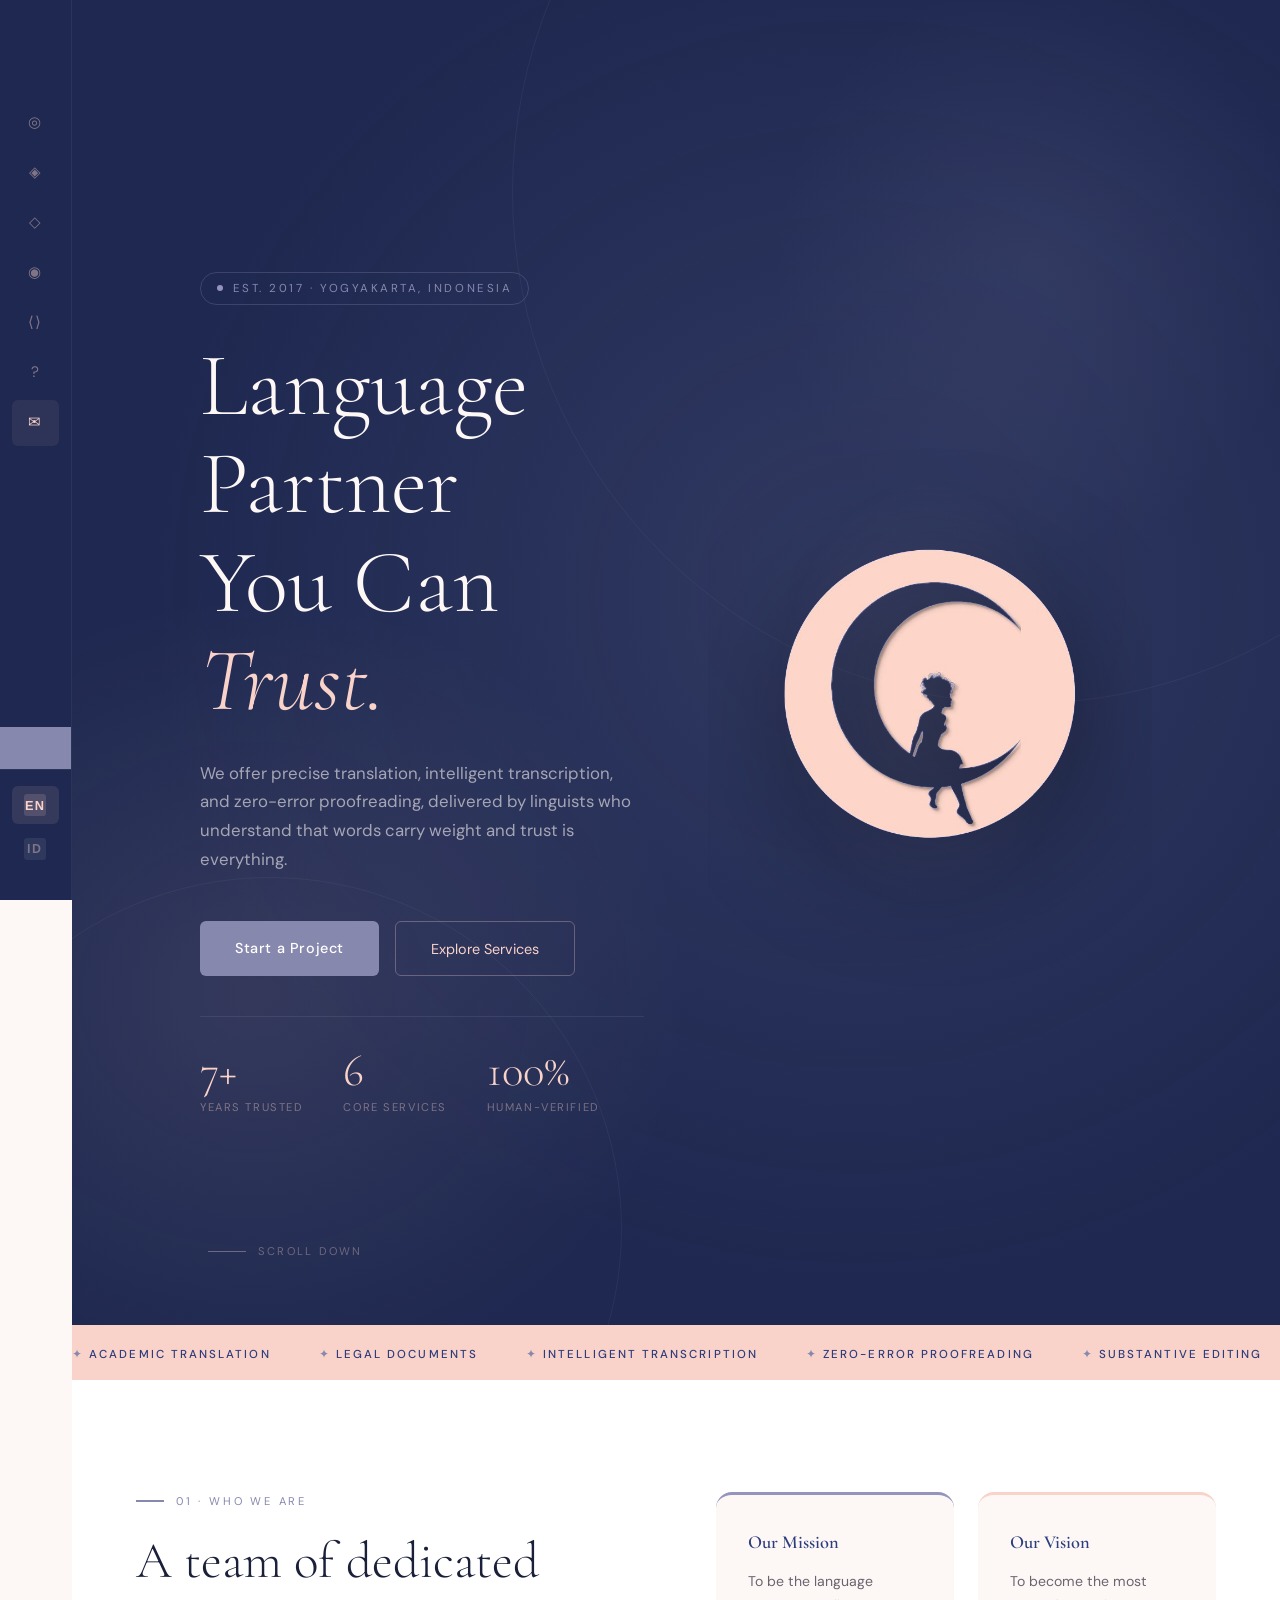
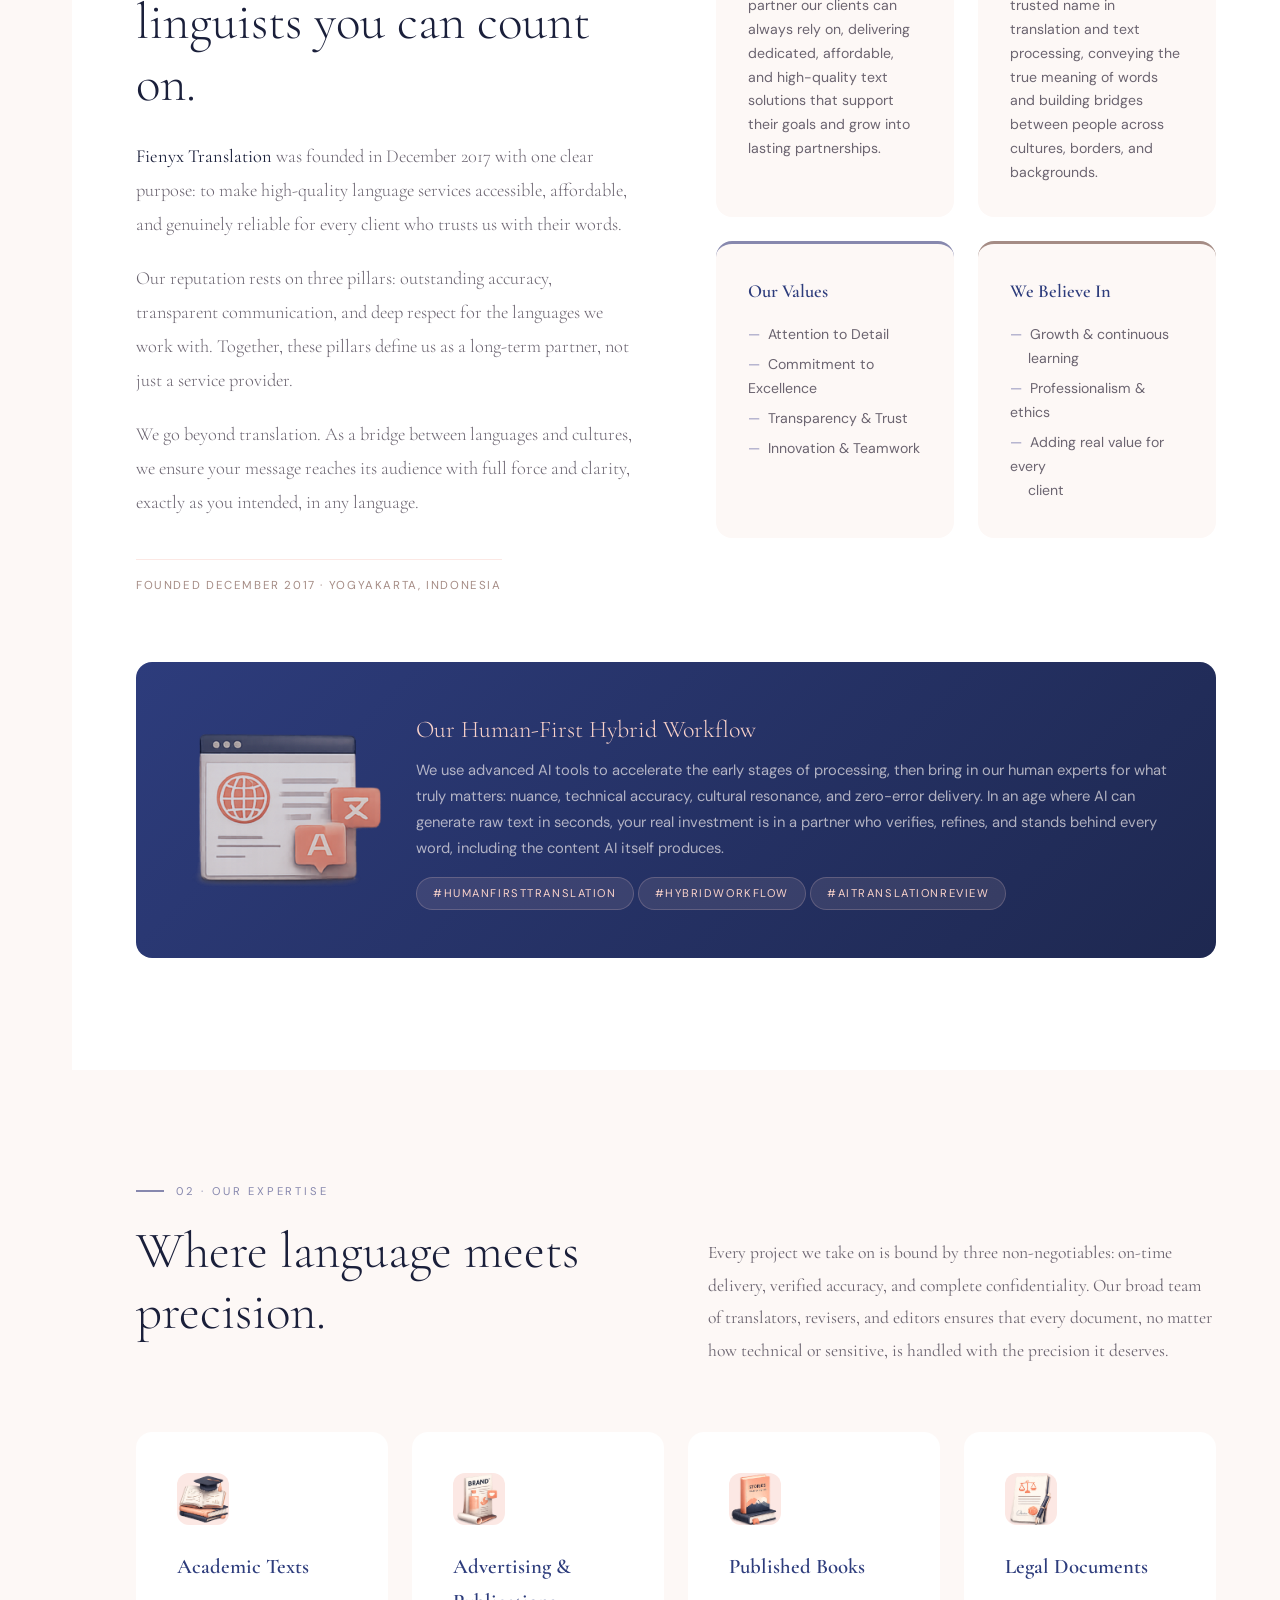
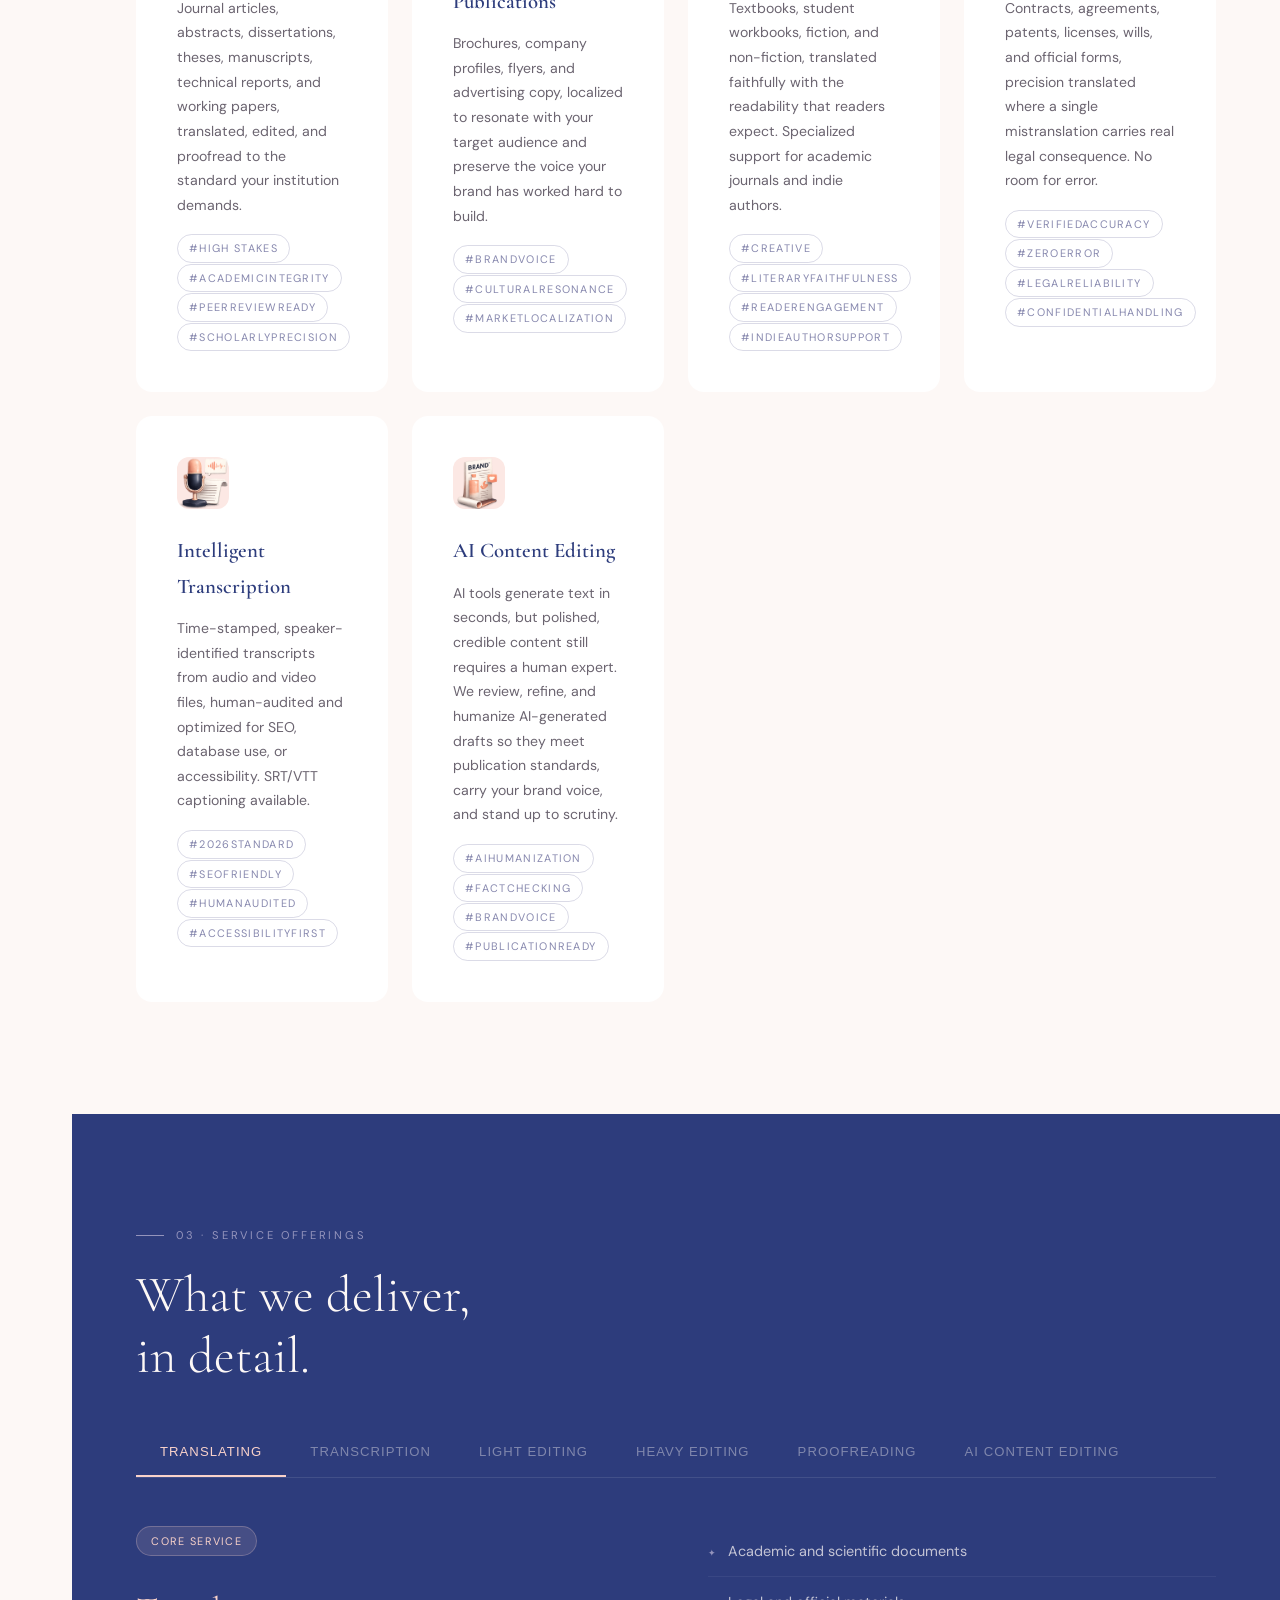
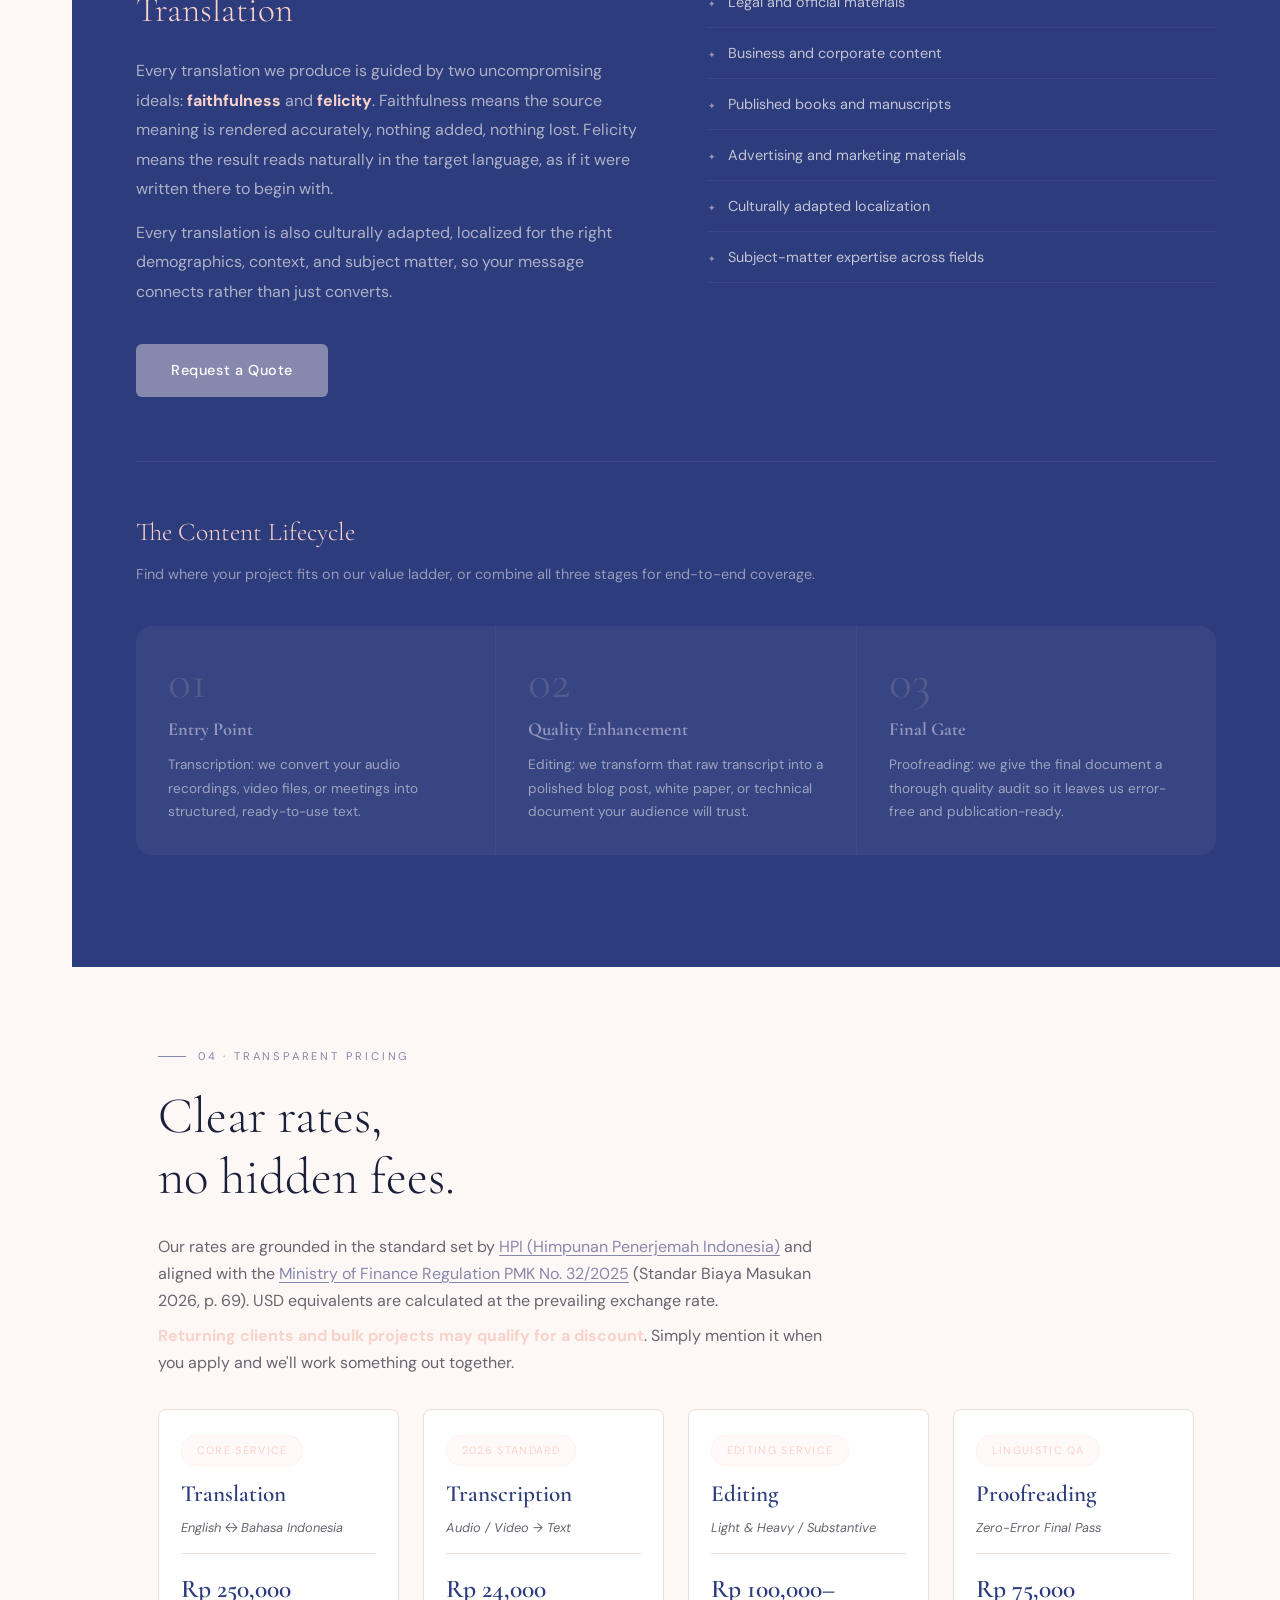
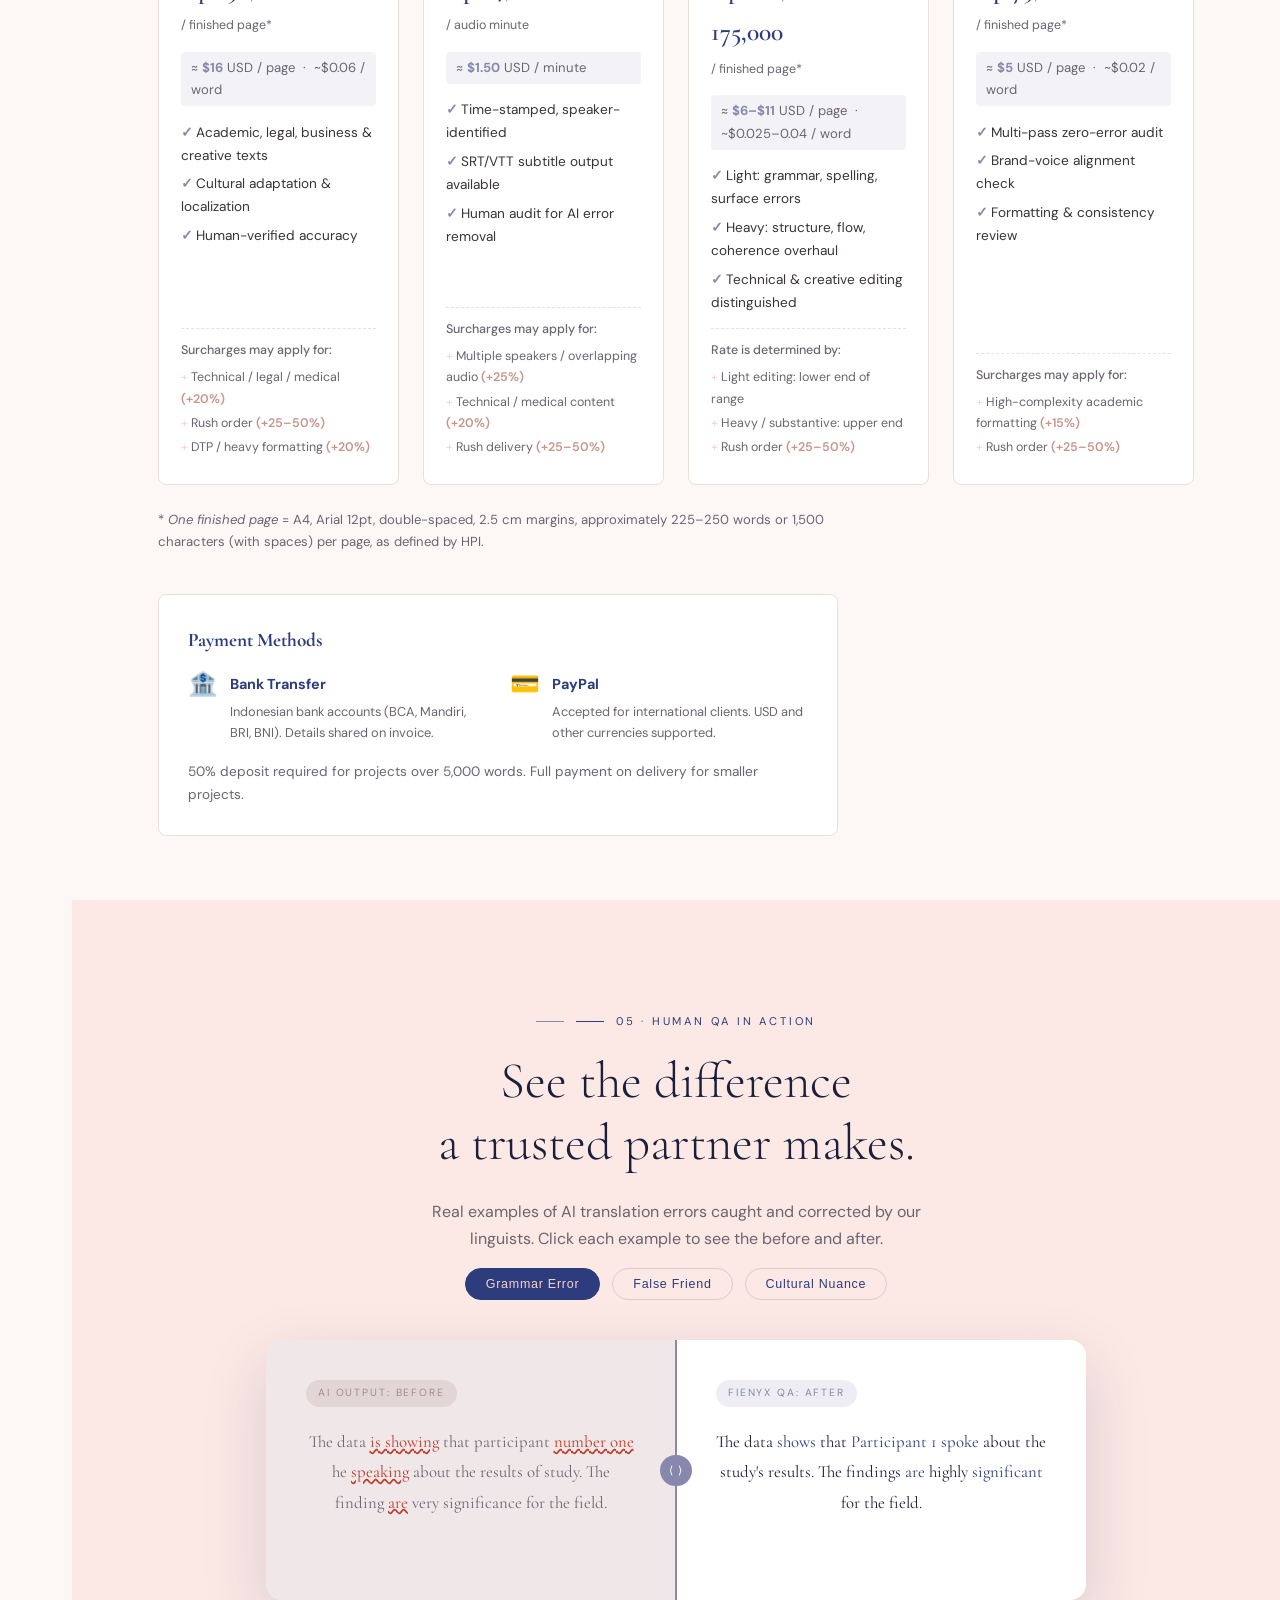
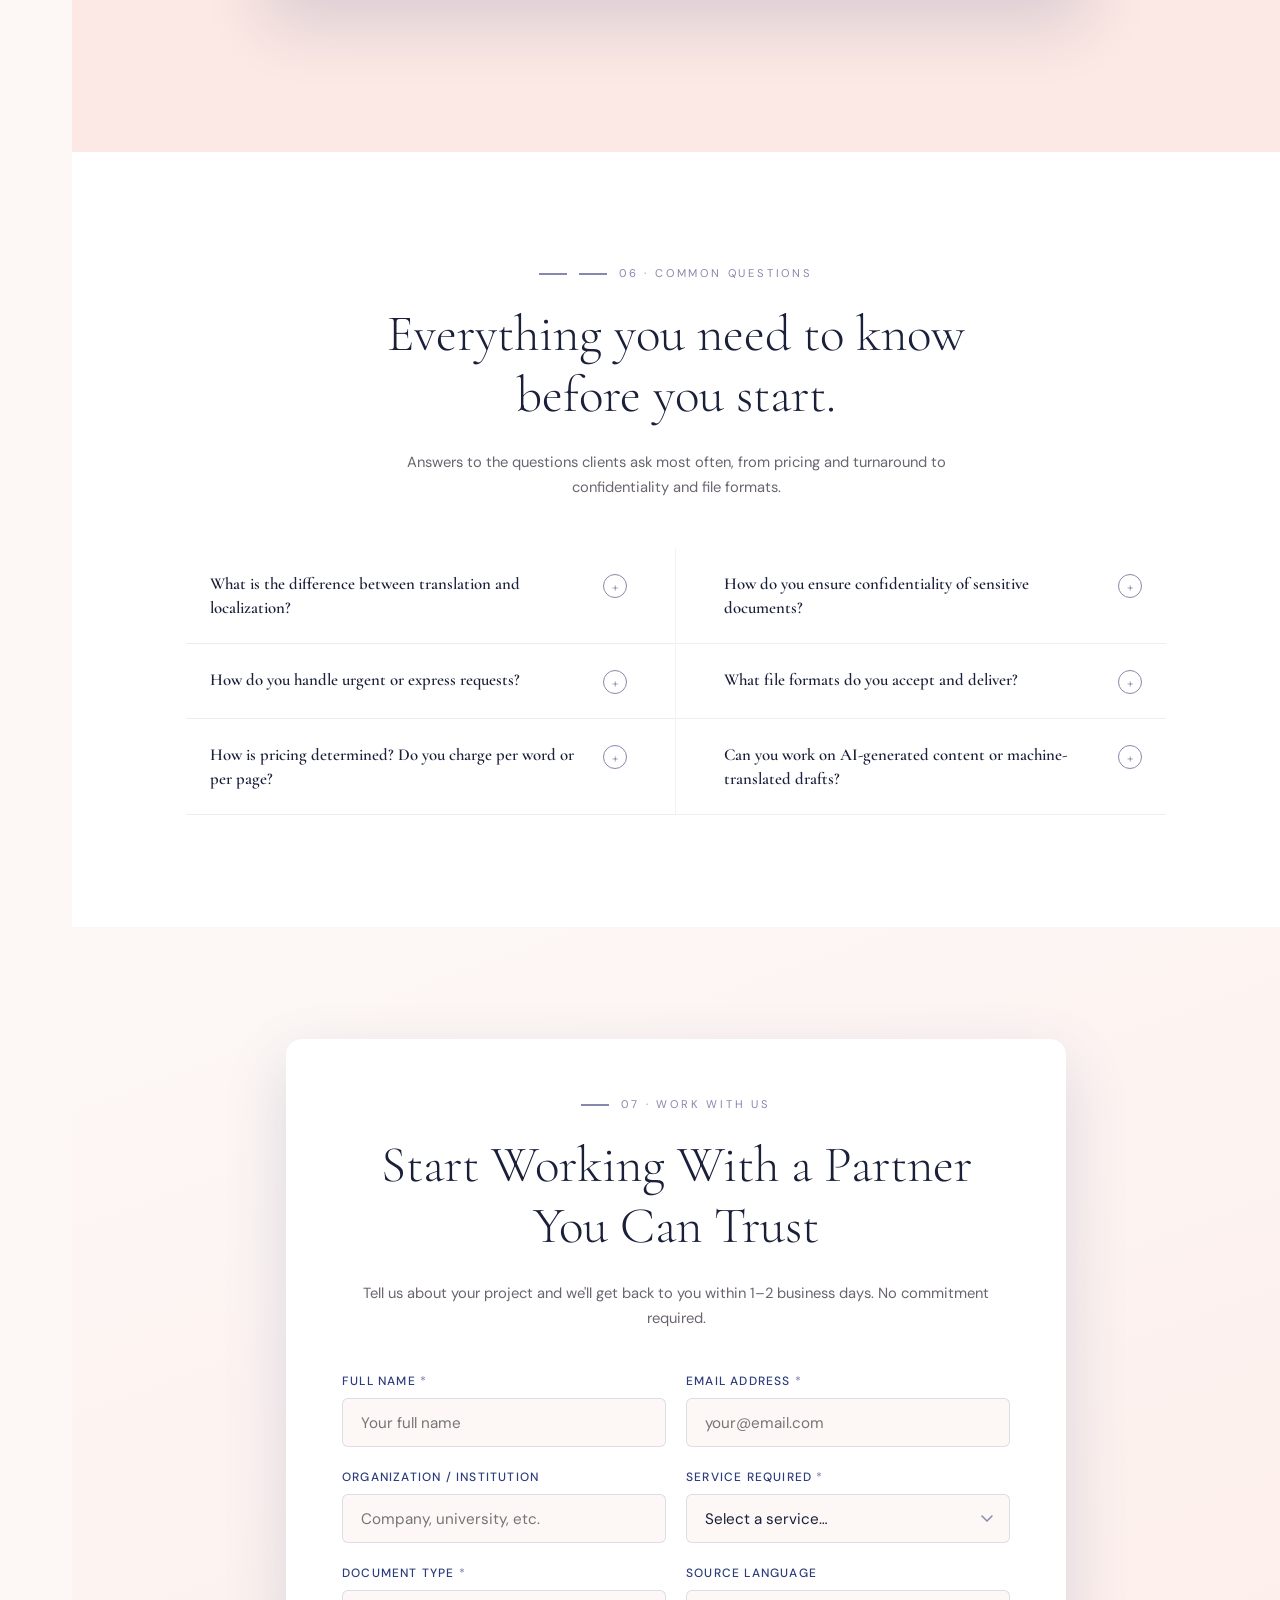
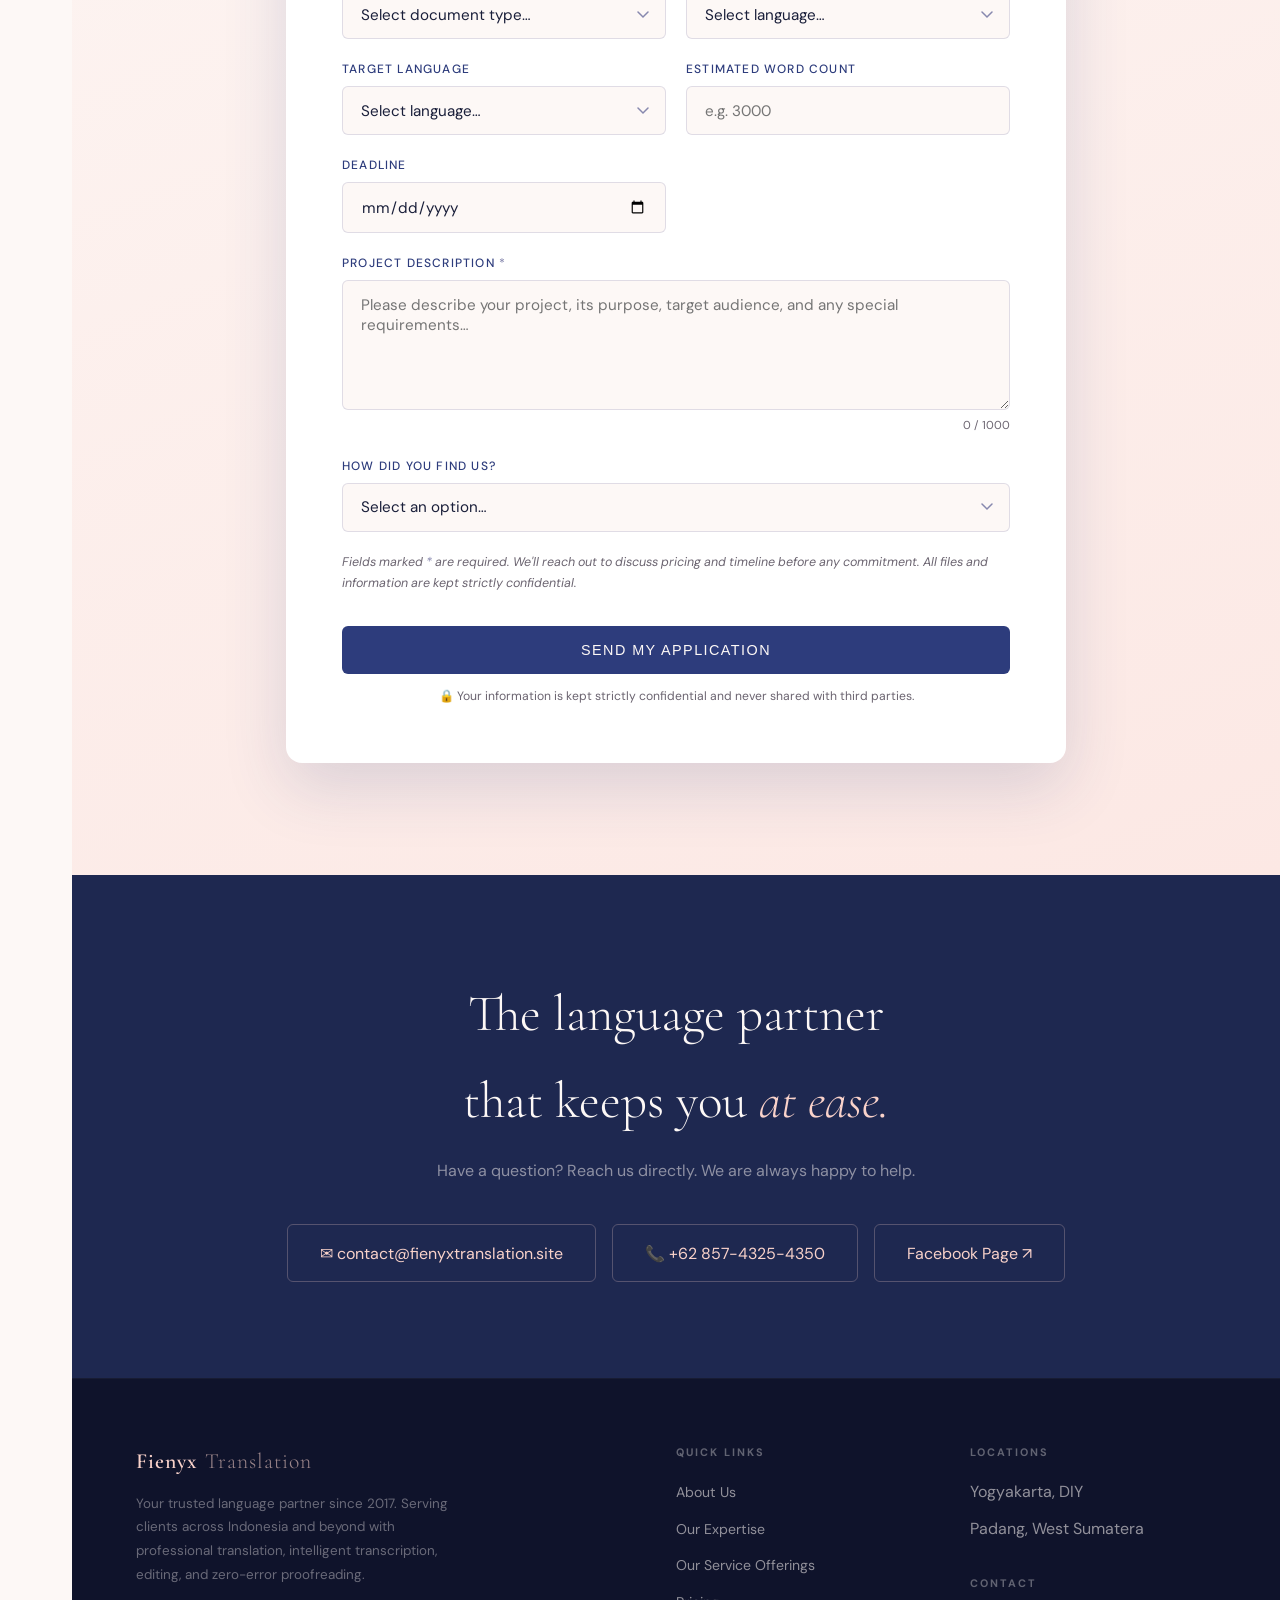
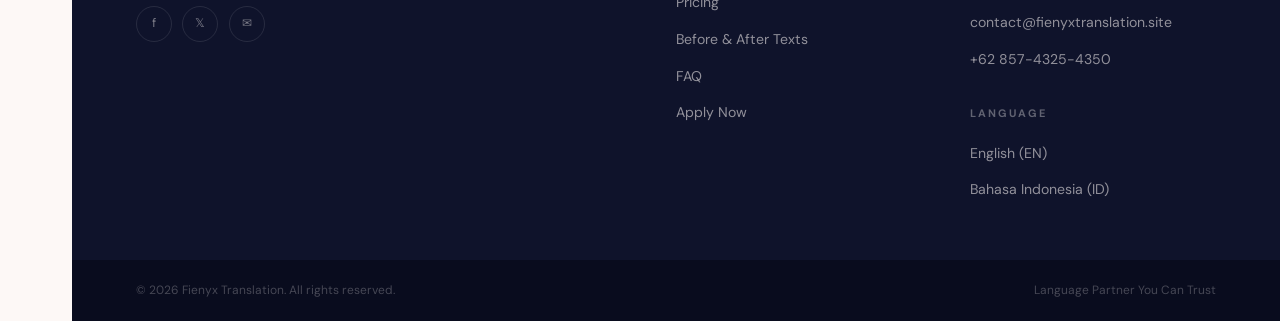
==== commit 063b50cc: "Update index.html" ====
--- a/index.html
+++ b/index.html
@@ -454,9 +454,11 @@
       <div class="value-card">
         <h4>We Believe In</h4>
         <ul>
-          <li>Growth &amp; continuous learning</li>
+          <li>Growth &amp; continuous <br>
+            &emsp; learning</li>
           <li>Professionalism &amp; ethics</li>
-          <li>Adding real value for every client</li>
+          <li>Adding real value for every <br> 
+            &emsp; client</li>
         </ul>
       </div>
     </div>
@@ -467,7 +469,9 @@
     <div>
       <h3>Our Human-First Hybrid Workflow</h3>
       <p>We use advanced AI tools to accelerate the early stages of processing, then bring in our human experts for what truly matters: nuance, technical accuracy, cultural resonance, and zero-error delivery. In an age where AI can generate raw text in seconds, your real investment is in a partner who verifies, refines, and stands behind every word, including the content AI itself produces.</p>
-      <div class="workflow-badge">✦ Updated to 2026 Standards</div>
+      <div class="workflow-badge">#HumanFirstTranslation</div>
+      <div class="workflow-badge">#HybridWorkflow </div>
+      <div class="workflow-badge">#AITranslationReview </div>
     </div>
   </div>
 </section>
--- a/css/styles.css
+++ b/css/styles.css
@@ -1400,3 +1400,376 @@
   padding: 0; margin: -1px; overflow: hidden;
   clip: rect(0,0,0,0); white-space: nowrap; border: 0;
 }
+
+/* ===== WHATSAPP FLOATING BUTTON ===== */
+.whatsapp-float {
+  position: fixed;
+  bottom: 2rem;
+  right: 2rem;
+  z-index: 1200;
+  display: flex;
+  align-items: center;
+  gap: 0.6rem;
+  background: #25D366;
+  color: #fff;
+  padding: 0.85rem 1.35rem;
+  border-radius: 100px;
+  box-shadow: 0 4px 24px rgba(37,211,102,0.4);
+  font-family: var(--sans);
+  font-size: 0.85rem;
+  font-weight: 500;
+  text-decoration: none;
+  transition: transform 0.25s ease, box-shadow 0.25s ease, background 0.25s ease;
+  cursor: pointer;
+}
+.whatsapp-float:hover {
+  transform: translateY(-3px);
+  box-shadow: 0 8px 32px rgba(37,211,102,0.5);
+  background: #1ebe5d;
+}
+.whatsapp-float svg {
+  width: 22px;
+  height: 22px;
+  flex-shrink: 0;
+}
+.whatsapp-float-label { white-space: nowrap; }
+@media (max-width: 640px) {
+  .whatsapp-float { bottom: 1.25rem; right: 1.25rem; padding: 0.8rem; border-radius: 50%; }
+  .whatsapp-float-label { display: none; }
+}
+
+/* ===== PRICING ANCHOR ===== */
+.pricing-anchor {
+  background: linear-gradient(135deg, var(--navy) 0%, var(--dark-navy) 100%);
+  border-radius: var(--radius-lg);
+  padding: 2.5rem 3rem;
+  margin-bottom: 3rem;
+  color: var(--cream);
+  display: grid;
+  grid-template-columns: 1fr 1fr 1fr;
+  gap: 2rem;
+  align-items: start;
+  position: relative;
+  overflow: hidden;
+}
+.pricing-anchor::before {
+  content: '✦';
+  position: absolute;
+  top: -1rem;
+  right: 2rem;
+  font-size: 6rem;
+  color: rgba(249,210,202,0.04);
+  pointer-events: none;
+  line-height: 1;
+}
+.pricing-anchor-title {
+  font-family: var(--serif);
+  font-size: 1.1rem;
+  font-weight: 300;
+  color: var(--blush);
+  letter-spacing: 0.04em;
+  margin-bottom: 0.5rem;
+  grid-column: 1 / -1;
+}
+.pricing-tier {
+  display: flex;
+  flex-direction: column;
+  gap: 0.4rem;
+  padding: 1.25rem;
+  background: rgba(255,255,255,0.05);
+  border: 1px solid rgba(249,210,202,0.12);
+  border-radius: var(--radius);
+  transition: background 0.25s ease, border-color 0.25s ease;
+}
+.pricing-tier:hover {
+  background: rgba(255,255,255,0.09);
+  border-color: rgba(249,210,202,0.22);
+}
+.pricing-tier-name {
+  font-size: 0.68rem;
+  text-transform: uppercase;
+  letter-spacing: 0.18em;
+  color: rgba(249,210,202,0.55);
+}
+.pricing-tier-price {
+  font-family: var(--serif);
+  font-size: 1.85rem;
+  font-weight: 600;
+  color: var(--blush);
+  line-height: 1.1;
+}
+.pricing-tier-price sup {
+  font-size: 0.8rem;
+  font-family: var(--sans);
+  font-weight: 400;
+  vertical-align: super;
+  color: rgba(249,210,202,0.65);
+}
+.pricing-tier-detail {
+  font-size: 0.78rem;
+  color: rgba(253,248,246,0.5);
+  line-height: 1.5;
+}
+.pricing-note {
+  grid-column: 1 / -1;
+  font-size: 0.75rem;
+  color: rgba(249,210,202,0.45);
+  font-style: italic;
+  border-top: 1px solid rgba(255,255,255,0.07);
+  padding-top: 1rem;
+  margin-top: 0.25rem;
+}
+@media (max-width: 960px) {
+  .pricing-anchor { grid-template-columns: 1fr 1fr; }
+  .pricing-anchor-title { grid-column: 1 / -1; }
+  .pricing-note { grid-column: 1 / -1; }
+}
+@media (max-width: 640px) {
+  .pricing-anchor { grid-template-columns: 1fr; padding: 1.75rem; gap: 1rem; }
+}
+
+/* ===== TURNAROUND STRIP ===== */
+.turnaround-strip {
+  background: linear-gradient(90deg, var(--light-blush) 0%, rgba(249,210,202,0.15) 100%);
+  border: 1px solid rgba(249,210,202,0.4);
+  border-radius: var(--radius-lg);
+  padding: 1.75rem 2.5rem;
+  margin-bottom: 3rem;
+  display: flex;
+  align-items: center;
+  gap: 2rem;
+  flex-wrap: wrap;
+}
+.turnaround-icon {
+  font-size: 2rem;
+  flex-shrink: 0;
+  width: 52px; height: 52px;
+  background: var(--navy);
+  border-radius: 50%;
+  display: flex; align-items: center; justify-content: center;
+  color: var(--blush);
+}
+.turnaround-content { flex: 1; min-width: 200px; }
+.turnaround-title {
+  font-family: var(--serif);
+  font-size: 1rem;
+  font-weight: 600;
+  color: var(--navy);
+  margin-bottom: 0.5rem;
+}
+.turnaround-items {
+  display: flex;
+  gap: 1.5rem;
+  flex-wrap: wrap;
+}
+.turnaround-item {
+  display: flex;
+  flex-direction: column;
+  gap: 0.15rem;
+}
+.turnaround-item-label {
+  font-size: 0.67rem;
+  text-transform: uppercase;
+  letter-spacing: 0.16em;
+  color: var(--periwinkle);
+  font-weight: 500;
+}
+.turnaround-item-value {
+  font-size: 0.88rem;
+  color: var(--ink);
+  font-weight: 400;
+}
+.turnaround-cta {
+  display: inline-flex;
+  align-items: center;
+  gap: 0.5rem;
+  background: var(--navy);
+  color: var(--cream);
+  padding: 0.65rem 1.4rem;
+  border-radius: var(--radius);
+  font-size: 0.78rem;
+  font-weight: 500;
+  letter-spacing: 0.08em;
+  text-transform: uppercase;
+  white-space: nowrap;
+  transition: background var(--transition);
+  flex-shrink: 0;
+}
+.turnaround-cta:hover { background: var(--periwinkle); }
+@media (max-width: 640px) {
+  .turnaround-strip { padding: 1.25rem 1.5rem; gap: 1rem; }
+}
+
+/* ===== FAQ SECTION ===== */
+#faq { background: var(--white); }
+.faq-grid {
+  display: grid;
+  grid-template-columns: 1fr 1fr;
+  gap: 0;
+  max-width: 980px;
+  margin: 3rem auto 0;
+}
+.faq-item {
+  border-bottom: 1px solid rgba(135,136,174,0.15);
+  padding: 0 1.5rem;
+}
+.faq-item:nth-child(odd) { border-right: 1px solid rgba(135,136,174,0.1); padding-right: 3rem; }
+.faq-item:nth-child(even) { padding-left: 3rem; }
+.faq-btn {
+  width: 100%;
+  background: none;
+  border: none;
+  cursor: pointer;
+  display: flex;
+  align-items: flex-start;
+  justify-content: space-between;
+  gap: 1rem;
+  padding: 1.5rem 0;
+  text-align: left;
+  color: var(--ink);
+  font-family: var(--serif);
+  font-size: 1.05rem;
+  font-weight: 600;
+  line-height: 1.4;
+  transition: color var(--transition);
+}
+.faq-btn:hover { color: var(--navy); }
+.faq-btn-icon {
+  width: 24px; height: 24px;
+  border: 1.5px solid var(--periwinkle);
+  border-radius: 50%;
+  display: flex; align-items: center; justify-content: center;
+  flex-shrink: 0;
+  font-size: 1rem;
+  color: var(--periwinkle);
+  transition: transform var(--transition), background var(--transition);
+  margin-top: 2px;
+}
+.faq-btn[aria-expanded="true"] .faq-btn-icon {
+  background: var(--navy);
+  border-color: var(--navy);
+  color: var(--cream);
+  transform: rotate(45deg);
+}
+.faq-answer {
+  overflow: hidden;
+  max-height: 0;
+  transition: max-height 0.45s cubic-bezier(.4,0,.2,1), padding 0.3s ease;
+  font-size: 0.9rem;
+  color: var(--muted);
+  line-height: 1.75;
+  padding-bottom: 0;
+}
+.faq-answer.open {
+  max-height: 400px;
+  padding-bottom: 1.5rem;
+}
+.faq-answer p + p { margin-top: 0.75rem; }
+.faq-answer strong { color: var(--navy); font-weight: 500; }
+@media (max-width: 768px) {
+  .faq-grid { grid-template-columns: 1fr; }
+  .faq-item:nth-child(odd),
+  .faq-item:nth-child(even) { border-right: none; padding: 0; }
+}
+
+/* ===== FILE UPLOAD FIELD ===== */
+.file-upload-wrapper {
+  position: relative;
+}
+.file-upload-input {
+  position: absolute;
+  inset: 0;
+  opacity: 0;
+  cursor: pointer;
+  width: 100%;
+  height: 100%;
+  z-index: 2;
+}
+.file-upload-display {
+  display: flex;
+  align-items: center;
+  gap: 0.75rem;
+  padding: 0.85rem 1.1rem;
+  border: 1.5px dashed rgba(135,136,174,0.4);
+  border-radius: var(--radius);
+  background: var(--cream);
+  cursor: pointer;
+  transition: border-color var(--transition), background var(--transition);
+  min-height: 52px;
+}
+.file-upload-wrapper:hover .file-upload-display,
+.file-upload-wrapper:focus-within .file-upload-display {
+  border-color: var(--periwinkle);
+  background: rgba(135,136,174,0.06);
+}
+.file-upload-icon {
+  width: 32px; height: 32px;
+  background: linear-gradient(135deg, var(--periwinkle), var(--navy));
+  border-radius: var(--radius);
+  display: flex; align-items: center; justify-content: center;
+  flex-shrink: 0;
+  font-size: 0.9rem;
+  color: white;
+}
+.file-upload-text { flex: 1; }
+.file-upload-text-main {
+  font-size: 0.88rem;
+  color: var(--ink);
+  font-weight: 400;
+}
+.file-upload-text-sub {
+  font-size: 0.72rem;
+  color: var(--muted);
+}
+.file-upload-badge {
+  font-size: 0.68rem;
+  background: rgba(135,136,174,0.12);
+  color: var(--periwinkle);
+  padding: 0.2rem 0.6rem;
+  border-radius: 100px;
+  font-weight: 500;
+  letter-spacing: 0.06em;
+  white-space: nowrap;
+}
+.file-names-list {
+  margin-top: 0.5rem;
+  display: flex;
+  flex-wrap: wrap;
+  gap: 0.4rem;
+}
+.file-name-tag {
+  font-size: 0.72rem;
+  background: rgba(45,60,124,0.08);
+  color: var(--navy);
+  padding: 0.2rem 0.65rem;
+  border-radius: 100px;
+  display: flex; align-items: center; gap: 0.35rem;
+}
+
+/* ===== FORMAT BADGE (used in tabs) ===== */
+.format-row {
+  display: flex;
+  flex-wrap: wrap;
+  gap: 0.4rem;
+  margin-top: 0.75rem;
+  padding-top: 0.75rem;
+  border-top: 1px solid rgba(135,136,174,0.15);
+}
+.format-badge {
+  font-size: 0.67rem;
+  background: rgba(45,60,124,0.07);
+  color: var(--navy);
+  padding: 0.2rem 0.55rem;
+  border-radius: 4px;
+  font-family: monospace;
+  letter-spacing: 0.04em;
+  font-weight: 600;
+}
+.format-label {
+  font-size: 0.68rem;
+  color: var(--muted);
+  text-transform: uppercase;
+  letter-spacing: 0.12em;
+  width: 100%;
+  margin-bottom: 0.2rem;
+}
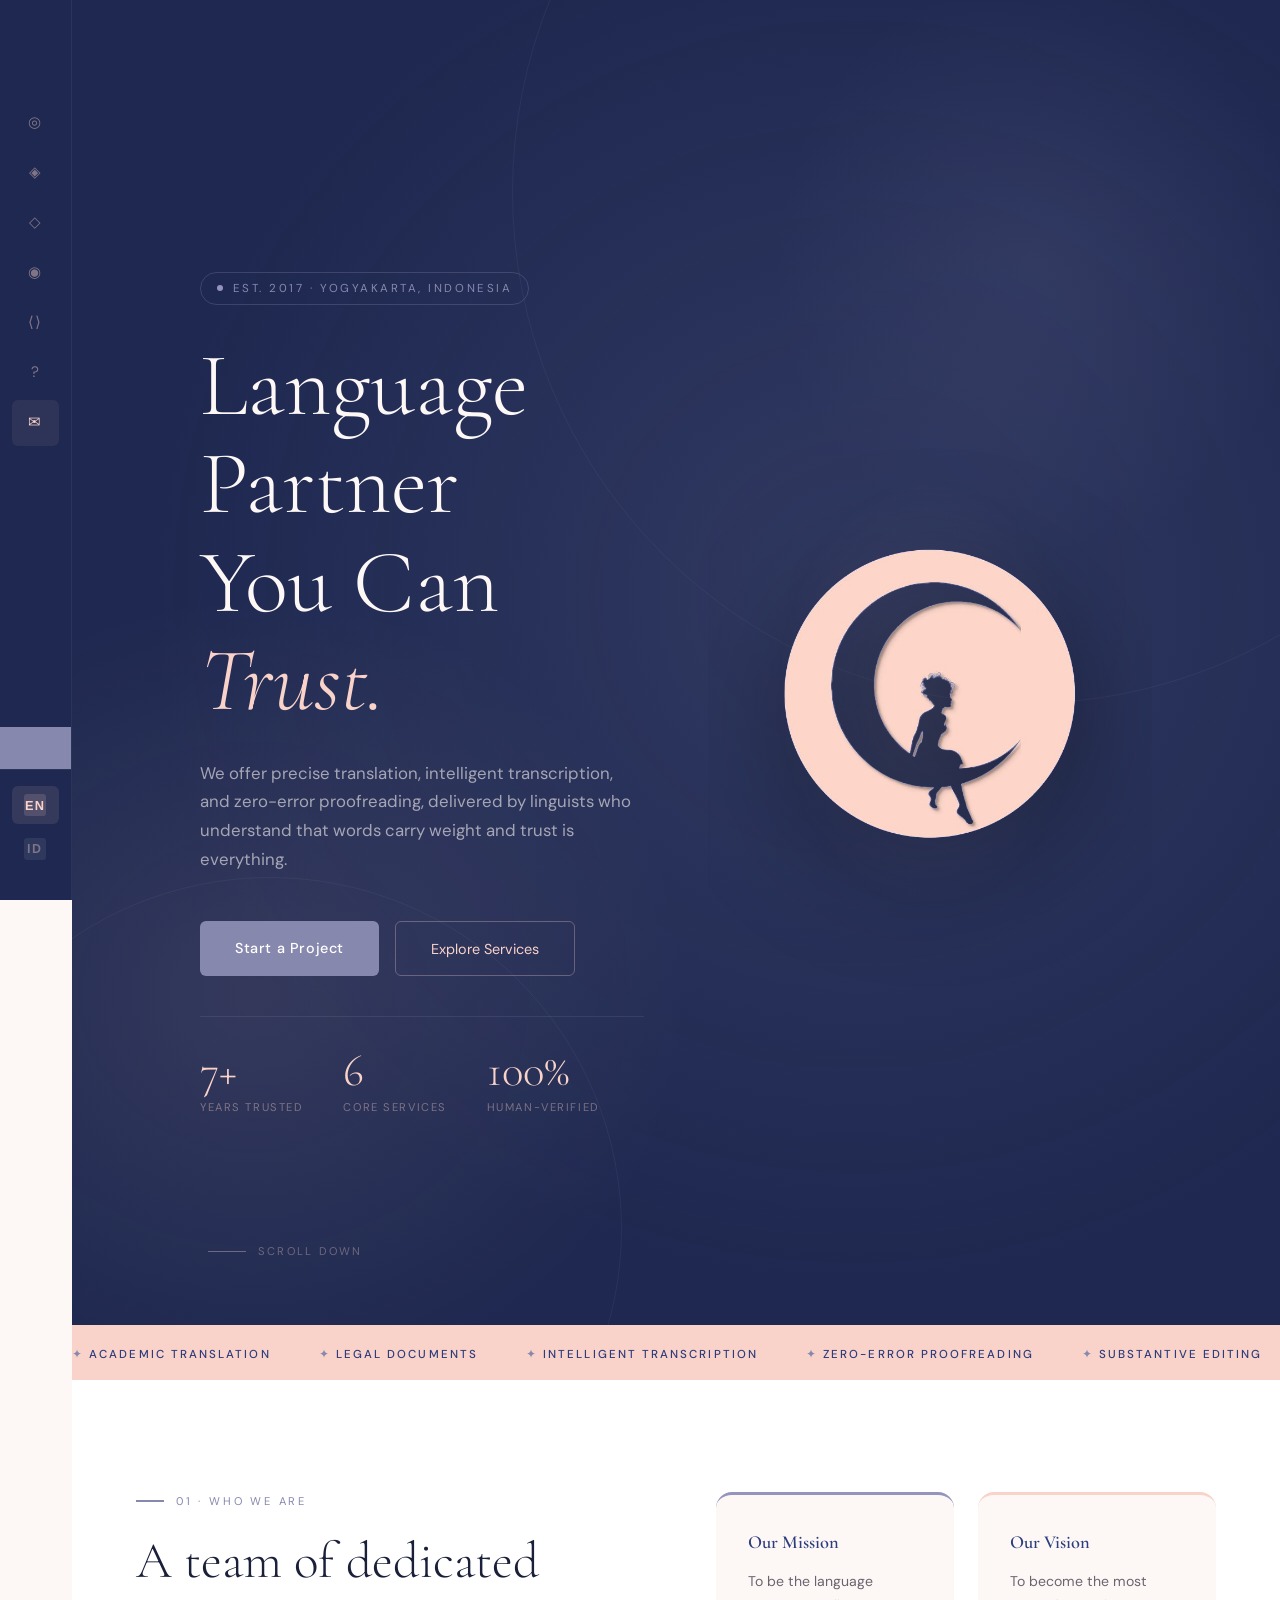
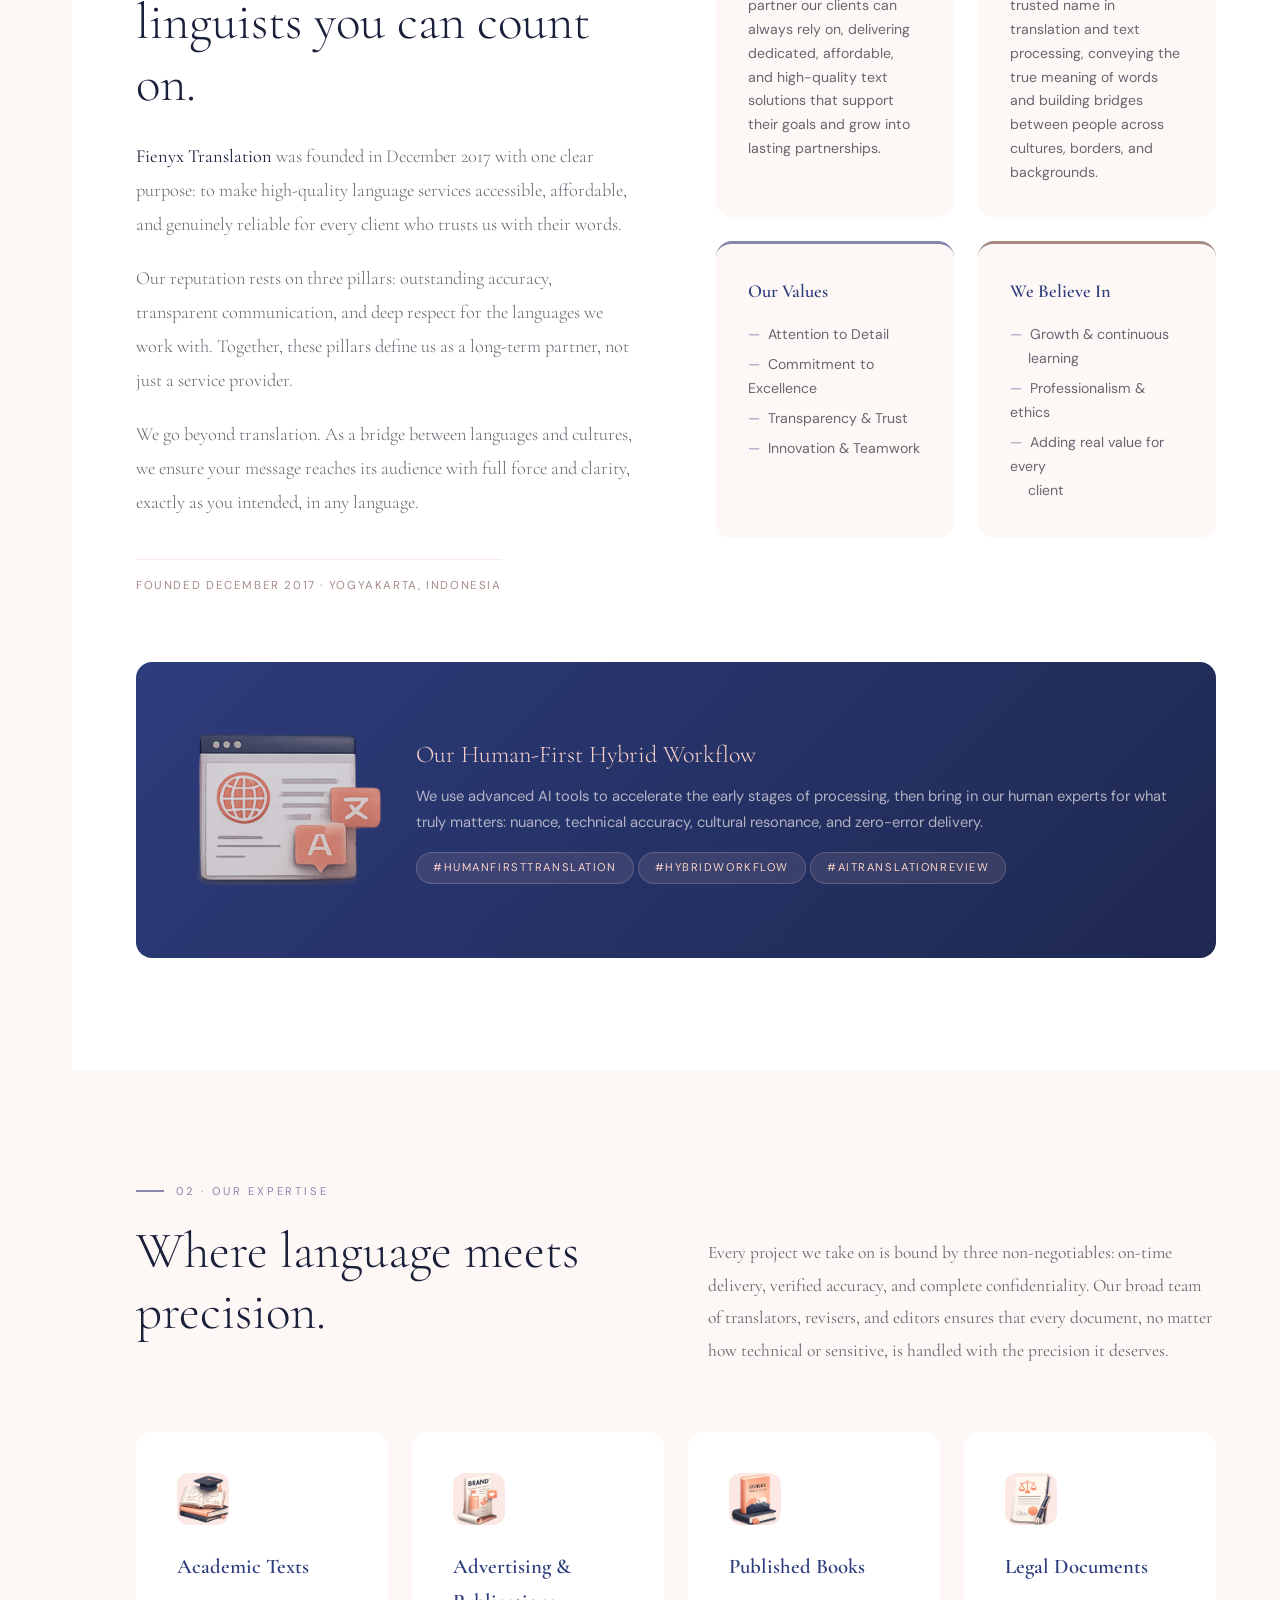
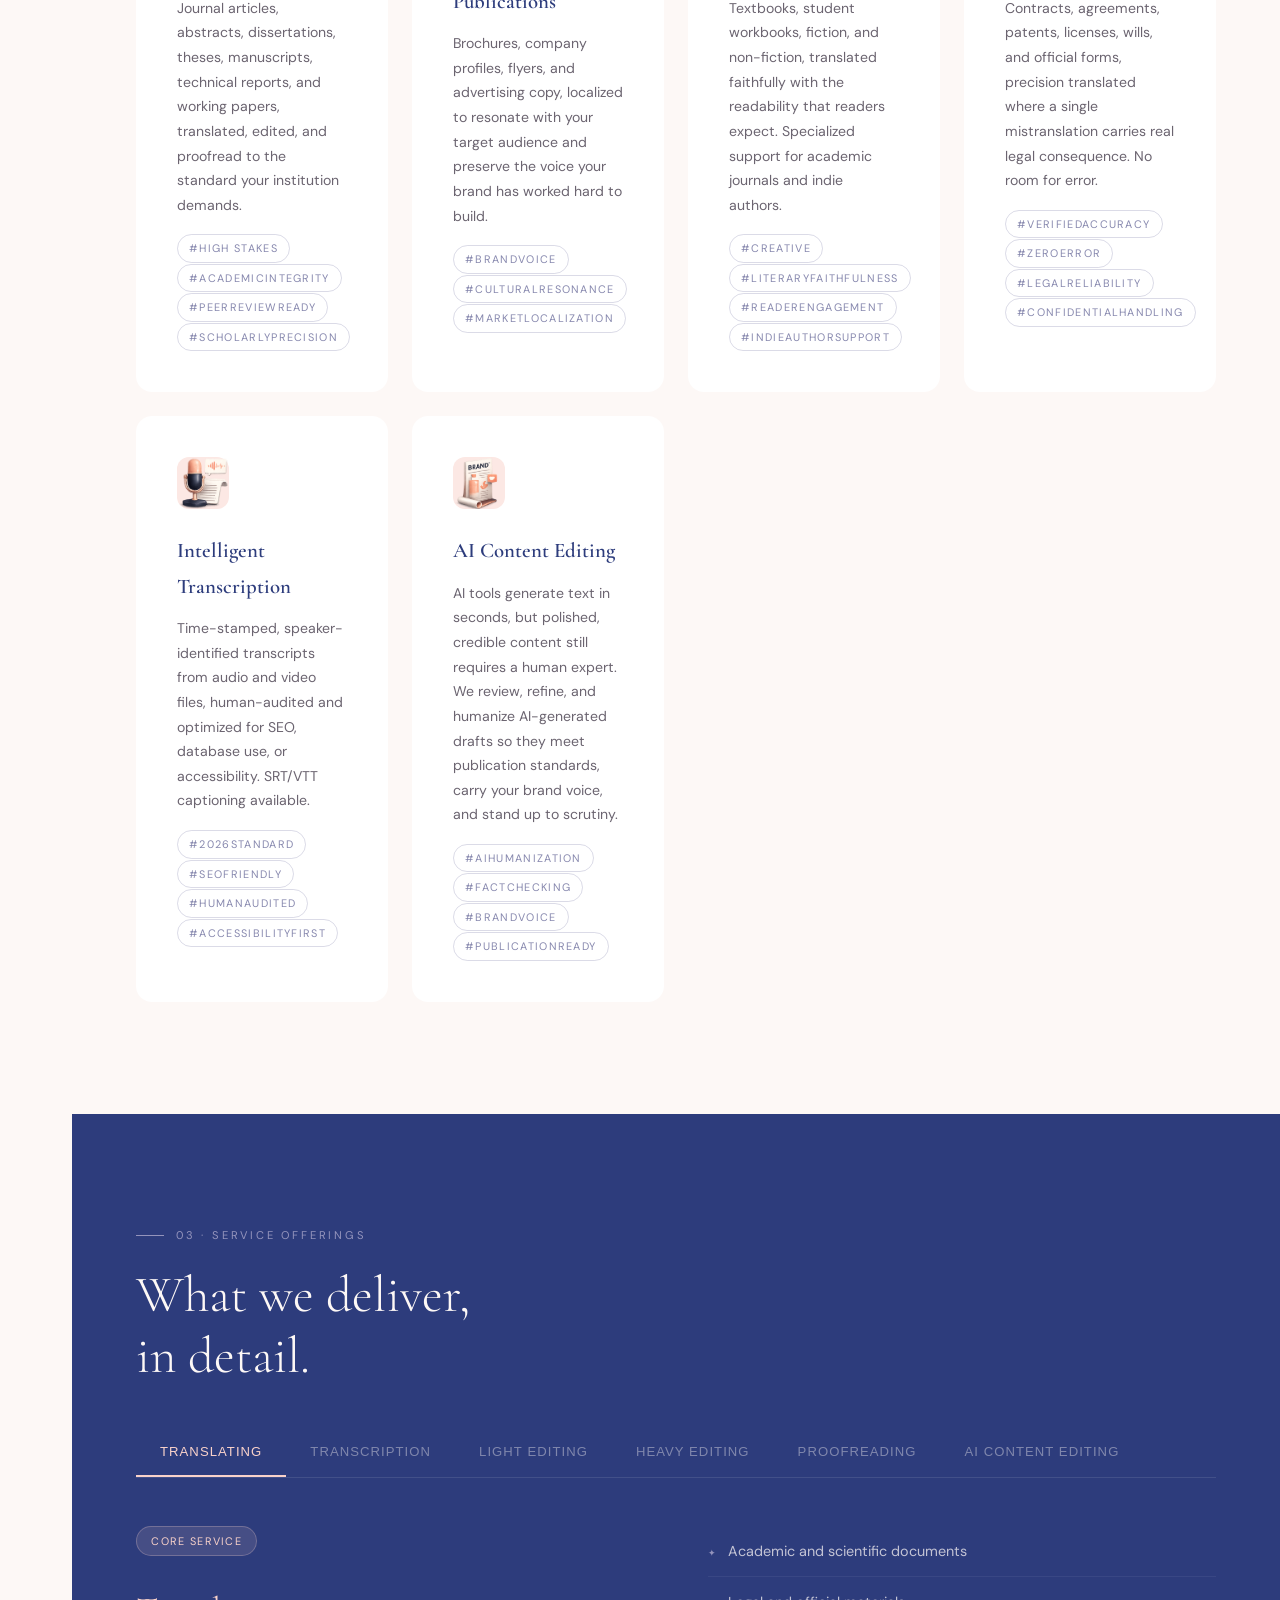
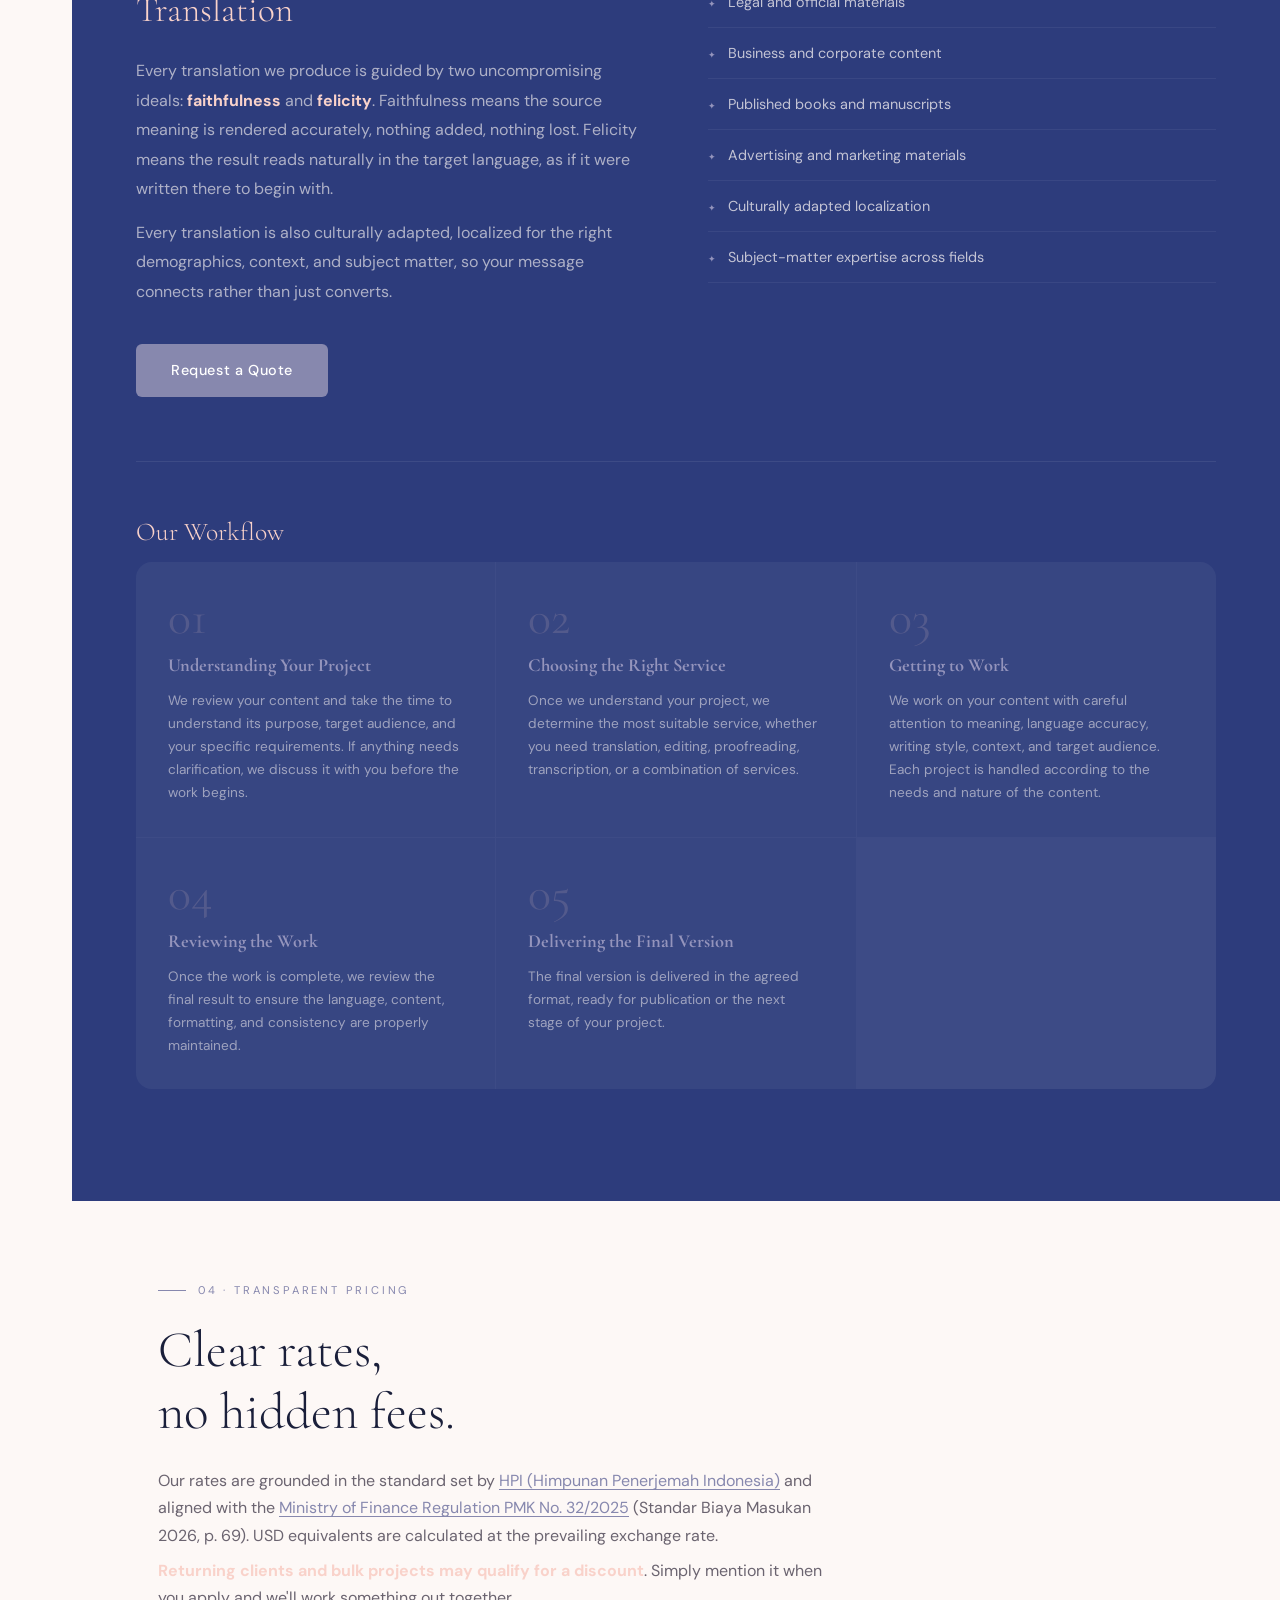
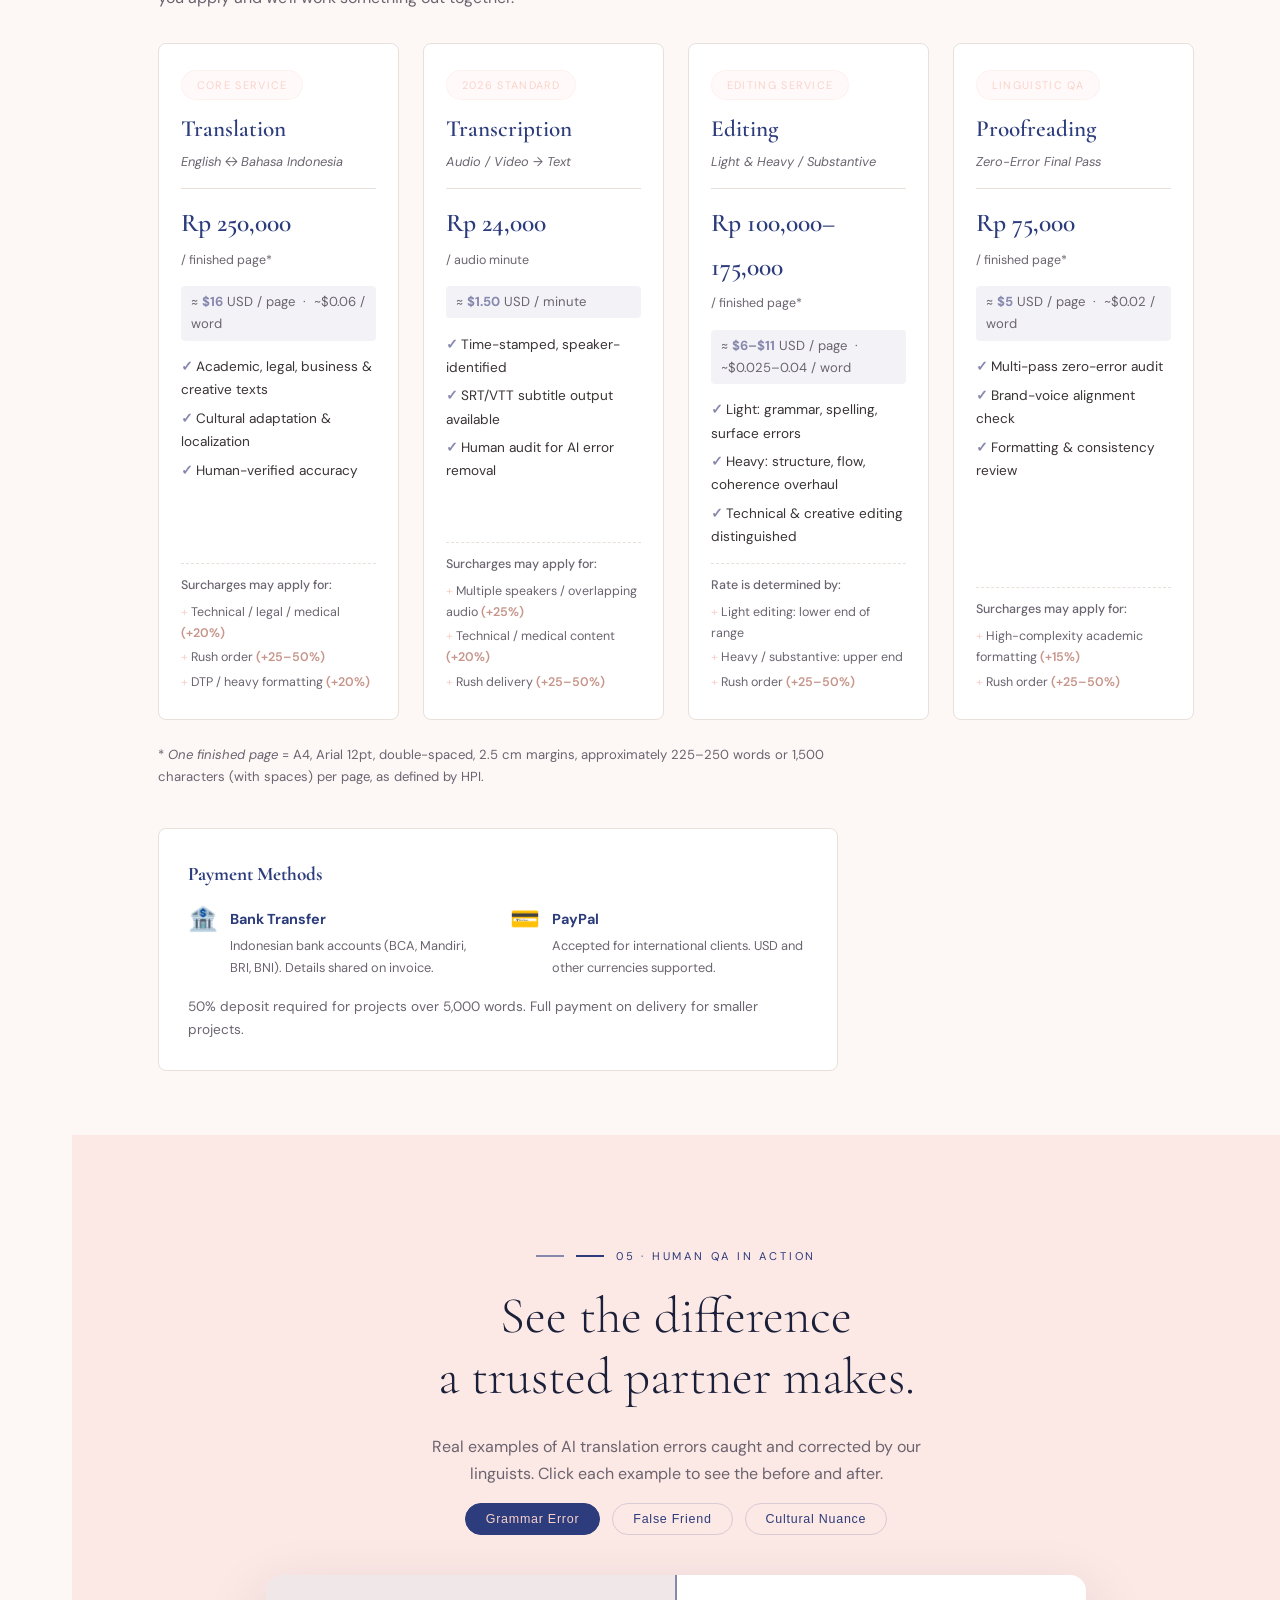
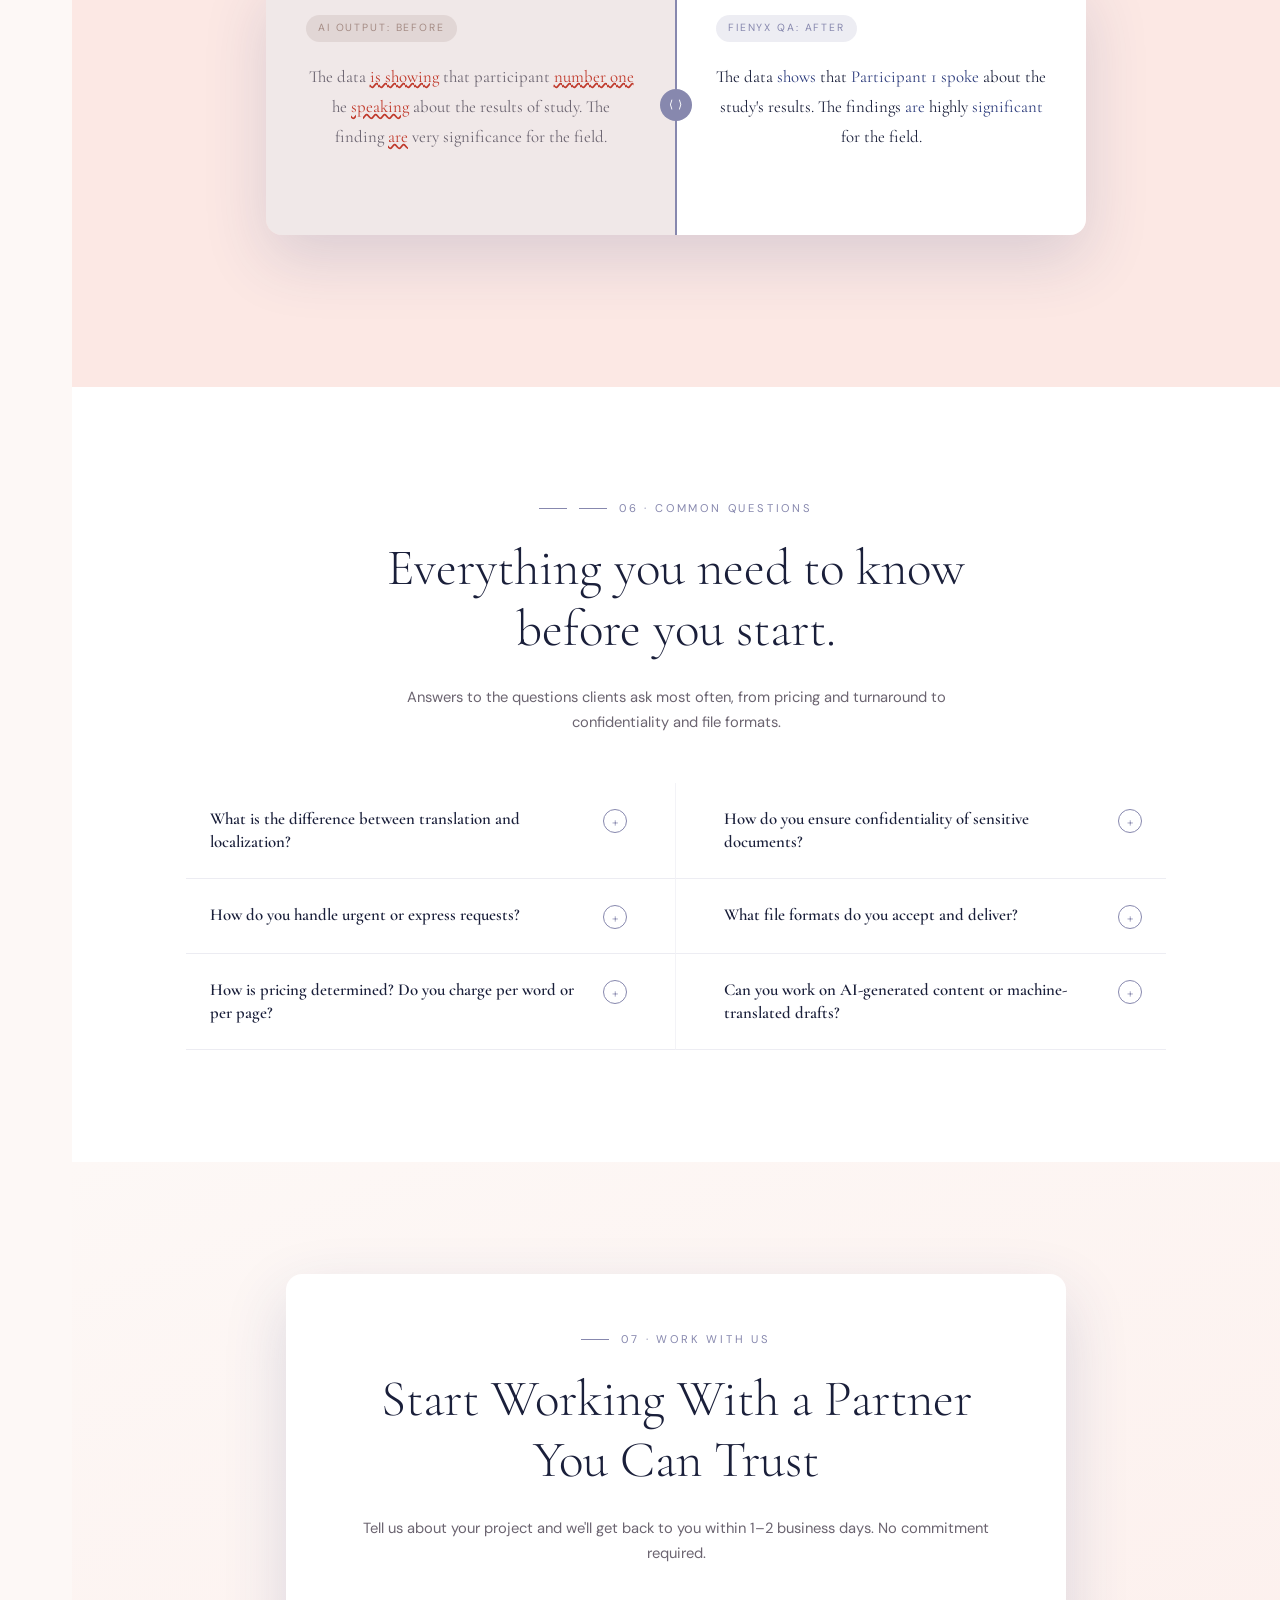
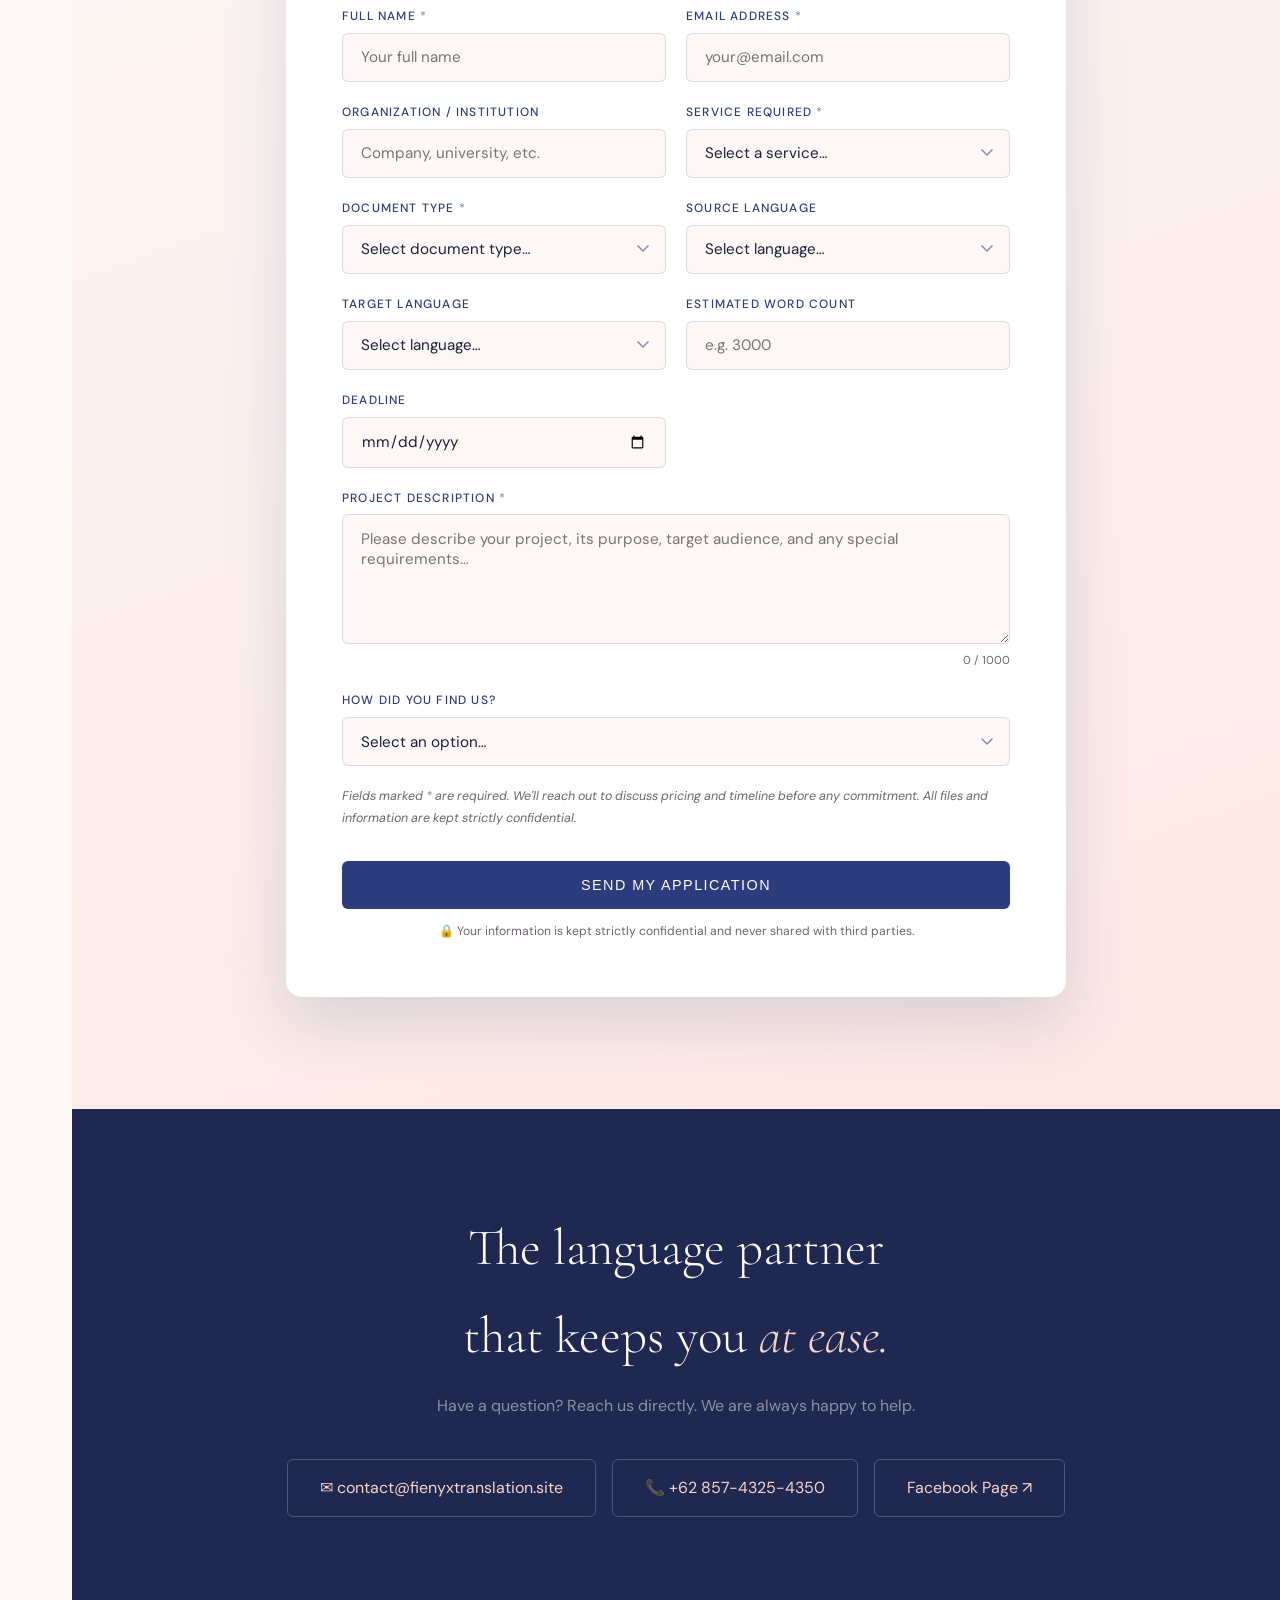
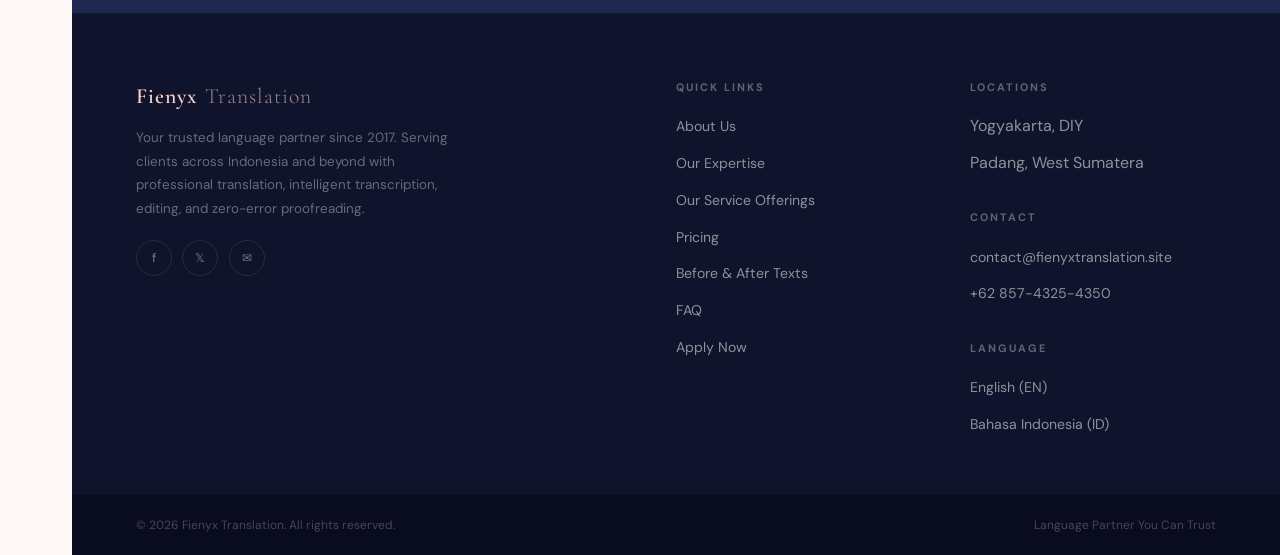
==== commit 2cdef809: "Update index.html" ====
--- a/index.html
+++ b/index.html
@@ -468,7 +468,7 @@
     <div class="workflow-icon" aria-hidden="true"><img src="/images/Fienyx - Icon.png" alt="Translation" width="200" height="200"></div>
     <div>
       <h3>Our Human-First Hybrid Workflow</h3>
-      <p>We use advanced AI tools to accelerate the early stages of processing, then bring in our human experts for what truly matters: nuance, technical accuracy, cultural resonance, and zero-error delivery. In an age where AI can generate raw text in seconds, your real investment is in a partner who verifies, refines, and stands behind every word, including the content AI itself produces.</p>
+      <p>We use advanced AI tools to accelerate the early stages of processing, then bring in our human experts for what truly matters: nuance, technical accuracy, cultural resonance, and zero-error delivery.</p>
       <div class="workflow-badge">#HumanFirstTranslation</div>
       <div class="workflow-badge">#HybridWorkflow </div>
       <div class="workflow-badge">#AITranslationReview </div>
@@ -672,27 +672,61 @@
     </div>
   </div>
 
-  <div class="value-ladder reveal">
-    <h3>The Content Lifecycle</h3>
-    <p>Find where your project fits on our value ladder, or combine all three stages for end-to-end coverage.</p>
-    <div class="ladder-steps">
-      <div class="ladder-step">
-        <div class="step-num">01</div>
-        <h4>Entry Point</h4>
-        <p>Transcription: we convert your audio recordings, video files, or meetings into structured, ready-to-use text.</p>
-      </div>
-      <div class="ladder-step">
-        <div class="step-num">02</div>
-        <h4>Quality Enhancement</h4>
-        <p>Editing: we transform that raw transcript into a polished blog post, white paper, or technical document your audience will trust.</p>
-      </div>
-      <div class="ladder-step">
-        <div class="step-num">03</div>
-        <h4>Final Gate</h4>
-        <p>Proofreading: we give the final document a thorough quality audit so it leaves us error-free and publication-ready.</p>
-      </div>
-    </div>
-  </div>
+<div class="value-ladder reveal">
+  <h3>Our Workflow</h3>
+
+  <div class="ladder-steps">
+
+    <div class="ladder-step">
+      <div class="step-num">01</div>
+      <h4>Understanding Your Project</h4>
+      <p>
+        We review your content and take the time to understand its purpose,
+        target audience, and your specific requirements. If anything needs
+        clarification, we discuss it with you before the work begins.
+      </p>
+    </div>
+
+    <div class="ladder-step">
+      <div class="step-num">02</div>
+      <h4>Choosing the Right Service</h4>
+      <p>
+        Once we understand your project, we determine the most suitable service,
+        whether you need translation, editing, proofreading, transcription,
+        or a combination of services.
+      </p>
+    </div>
+
+    <div class="ladder-step">
+      <div class="step-num">03</div>
+      <h4>Getting to Work</h4>
+      <p>
+        We work on your content with careful attention to meaning, language
+        accuracy, writing style, context, and target audience. Each project
+        is handled according to the needs and nature of the content.
+      </p>
+    </div>
+
+    <div class="ladder-step">
+      <div class="step-num">04</div>
+      <h4>Reviewing the Work</h4>
+      <p>
+        Once the work is complete, we review the final result to ensure the
+        language, content, formatting, and consistency are properly maintained.
+      </p>
+    </div>
+
+    <div class="ladder-step">
+      <div class="step-num">05</div>
+      <h4>Delivering the Final Version</h4>
+      <p>
+        The final version is delivered in the agreed format, ready for
+        publication or the next stage of your project.
+      </p>
+    </div>
+
+  </div>
+</div>
 </section>
 
 <!-- PRICING -->
